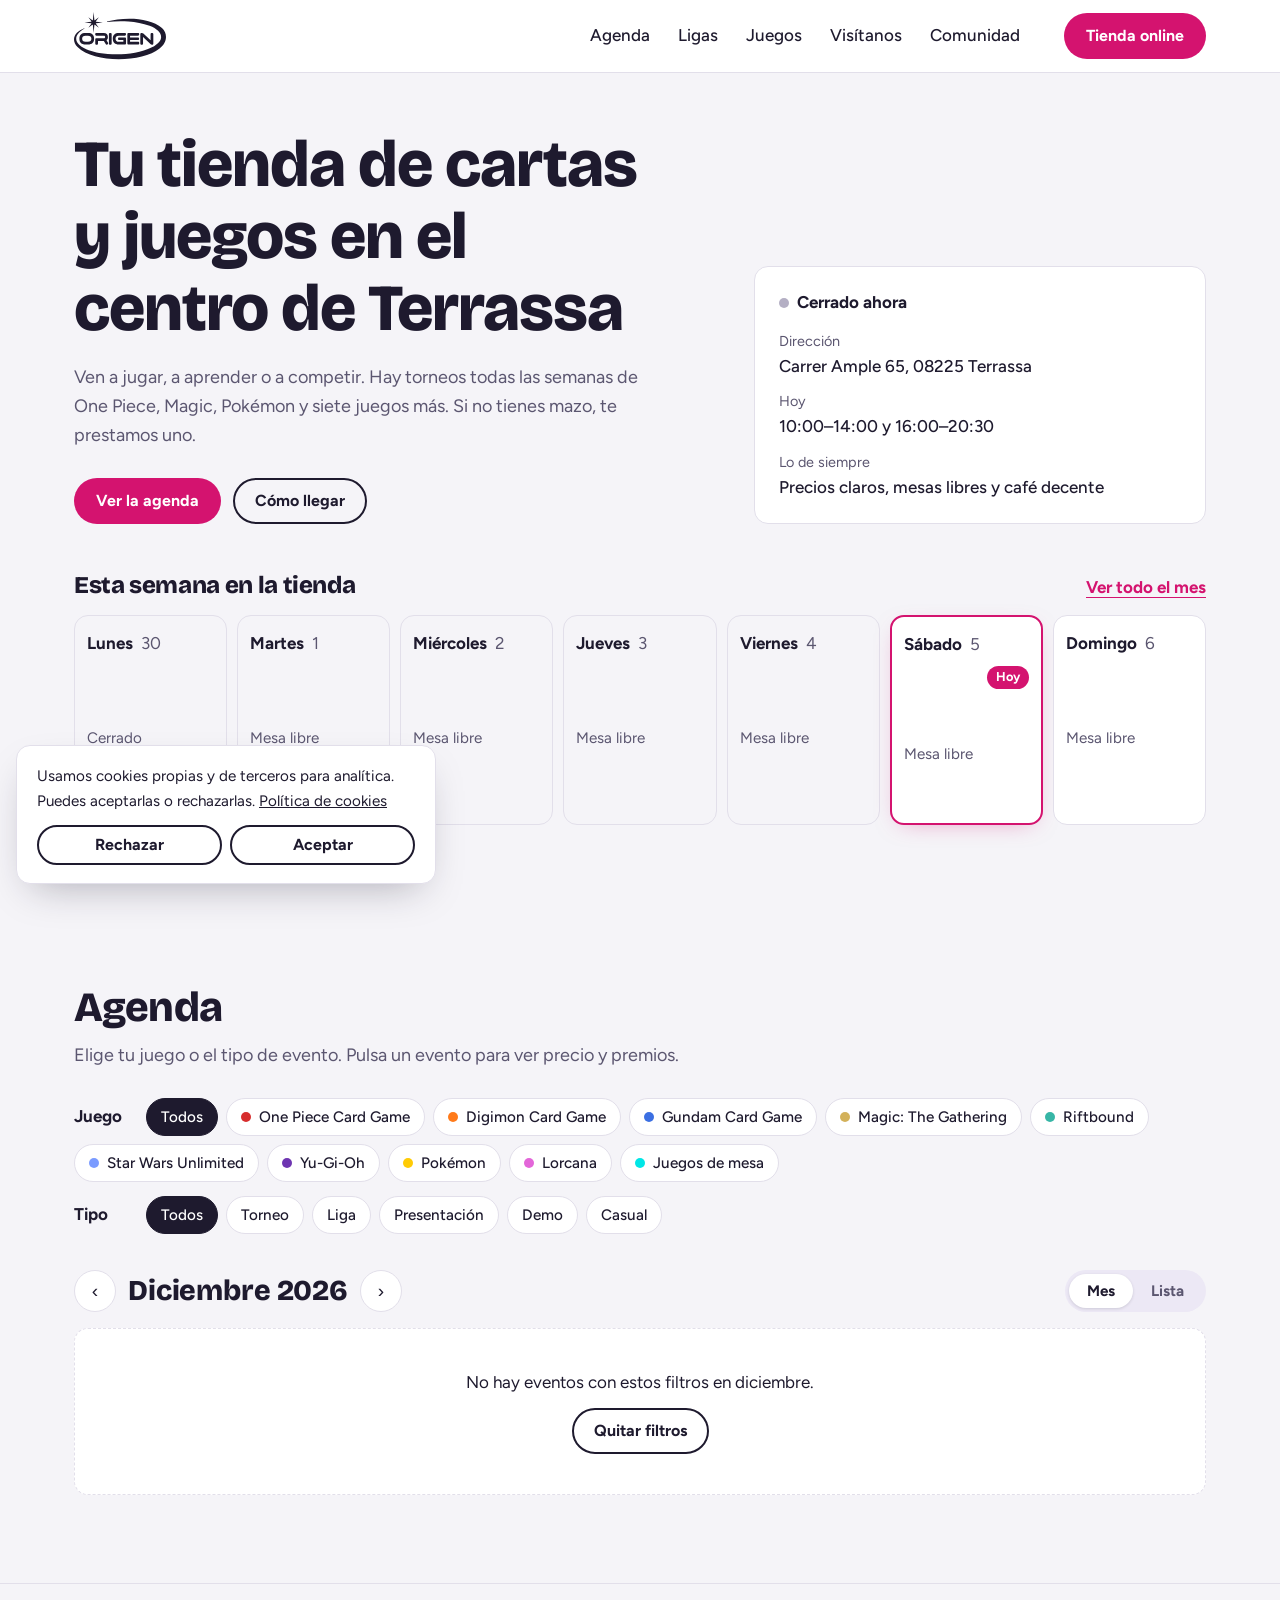
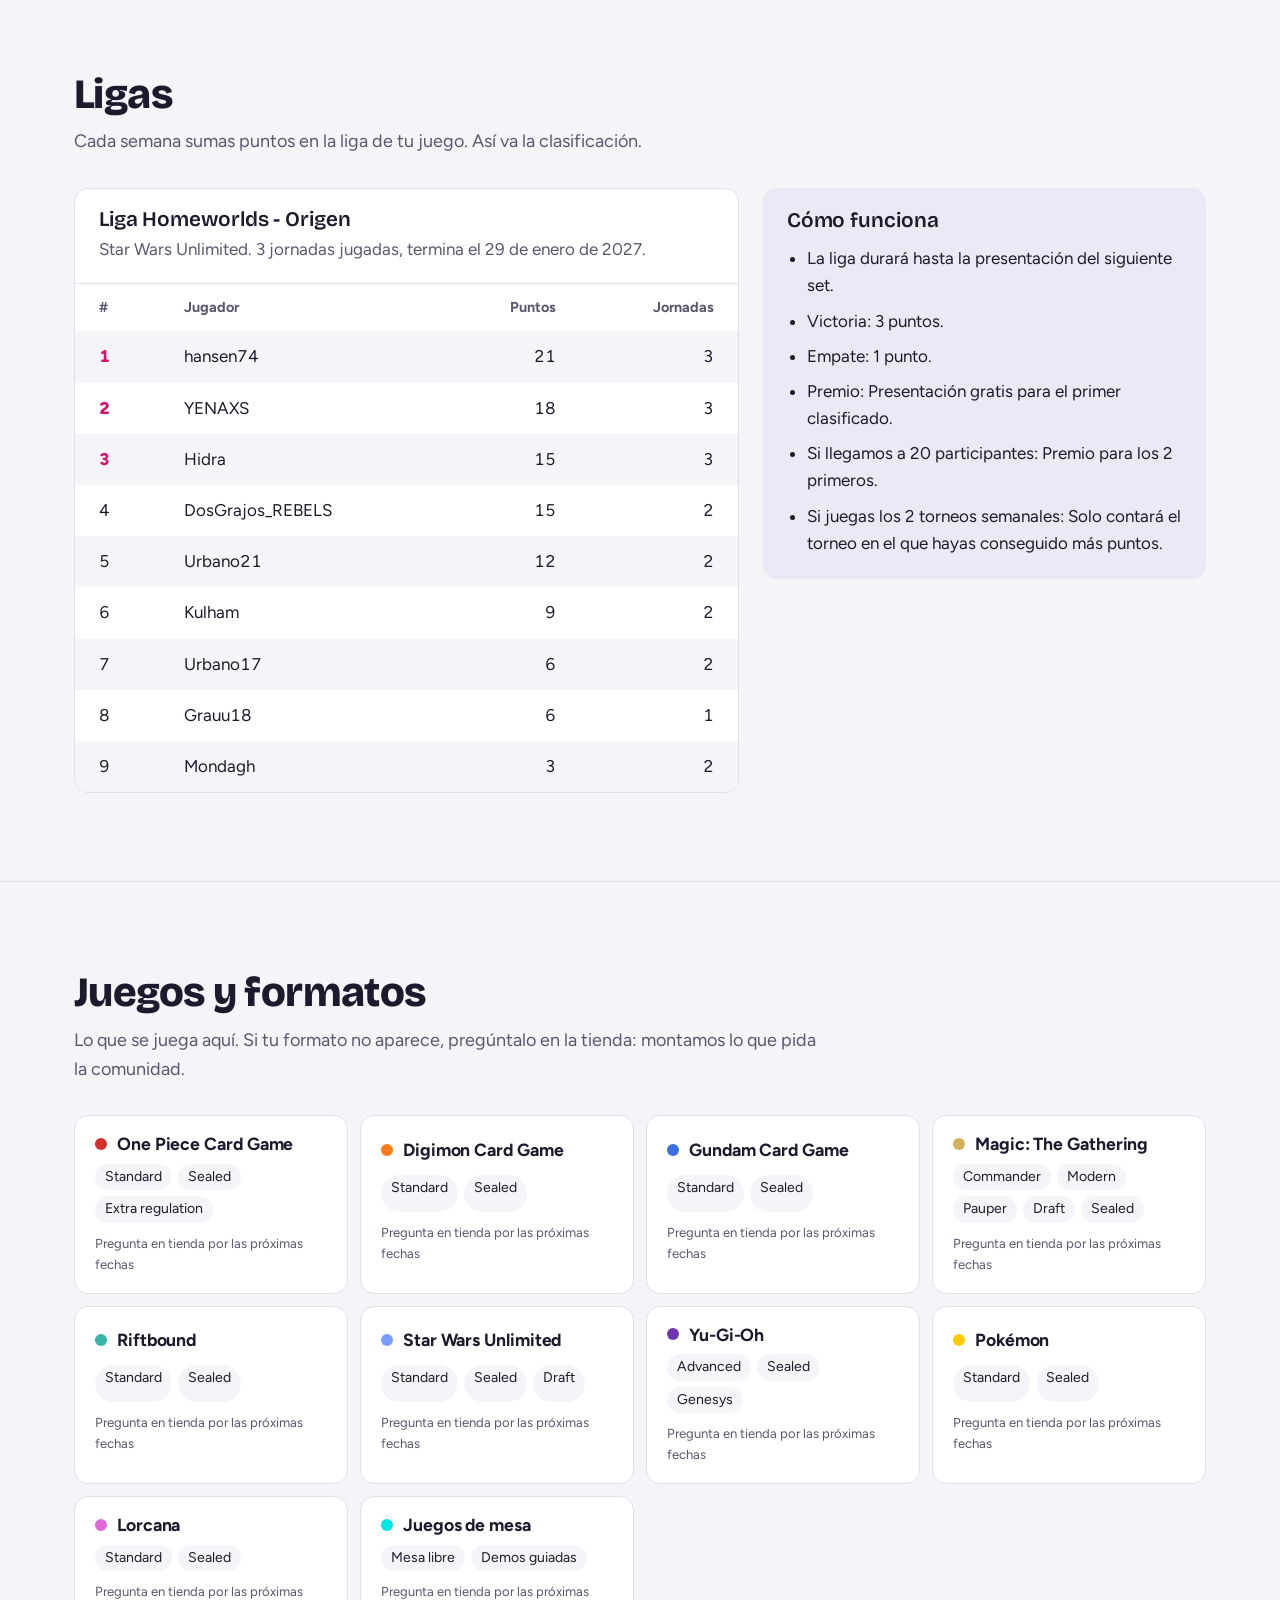
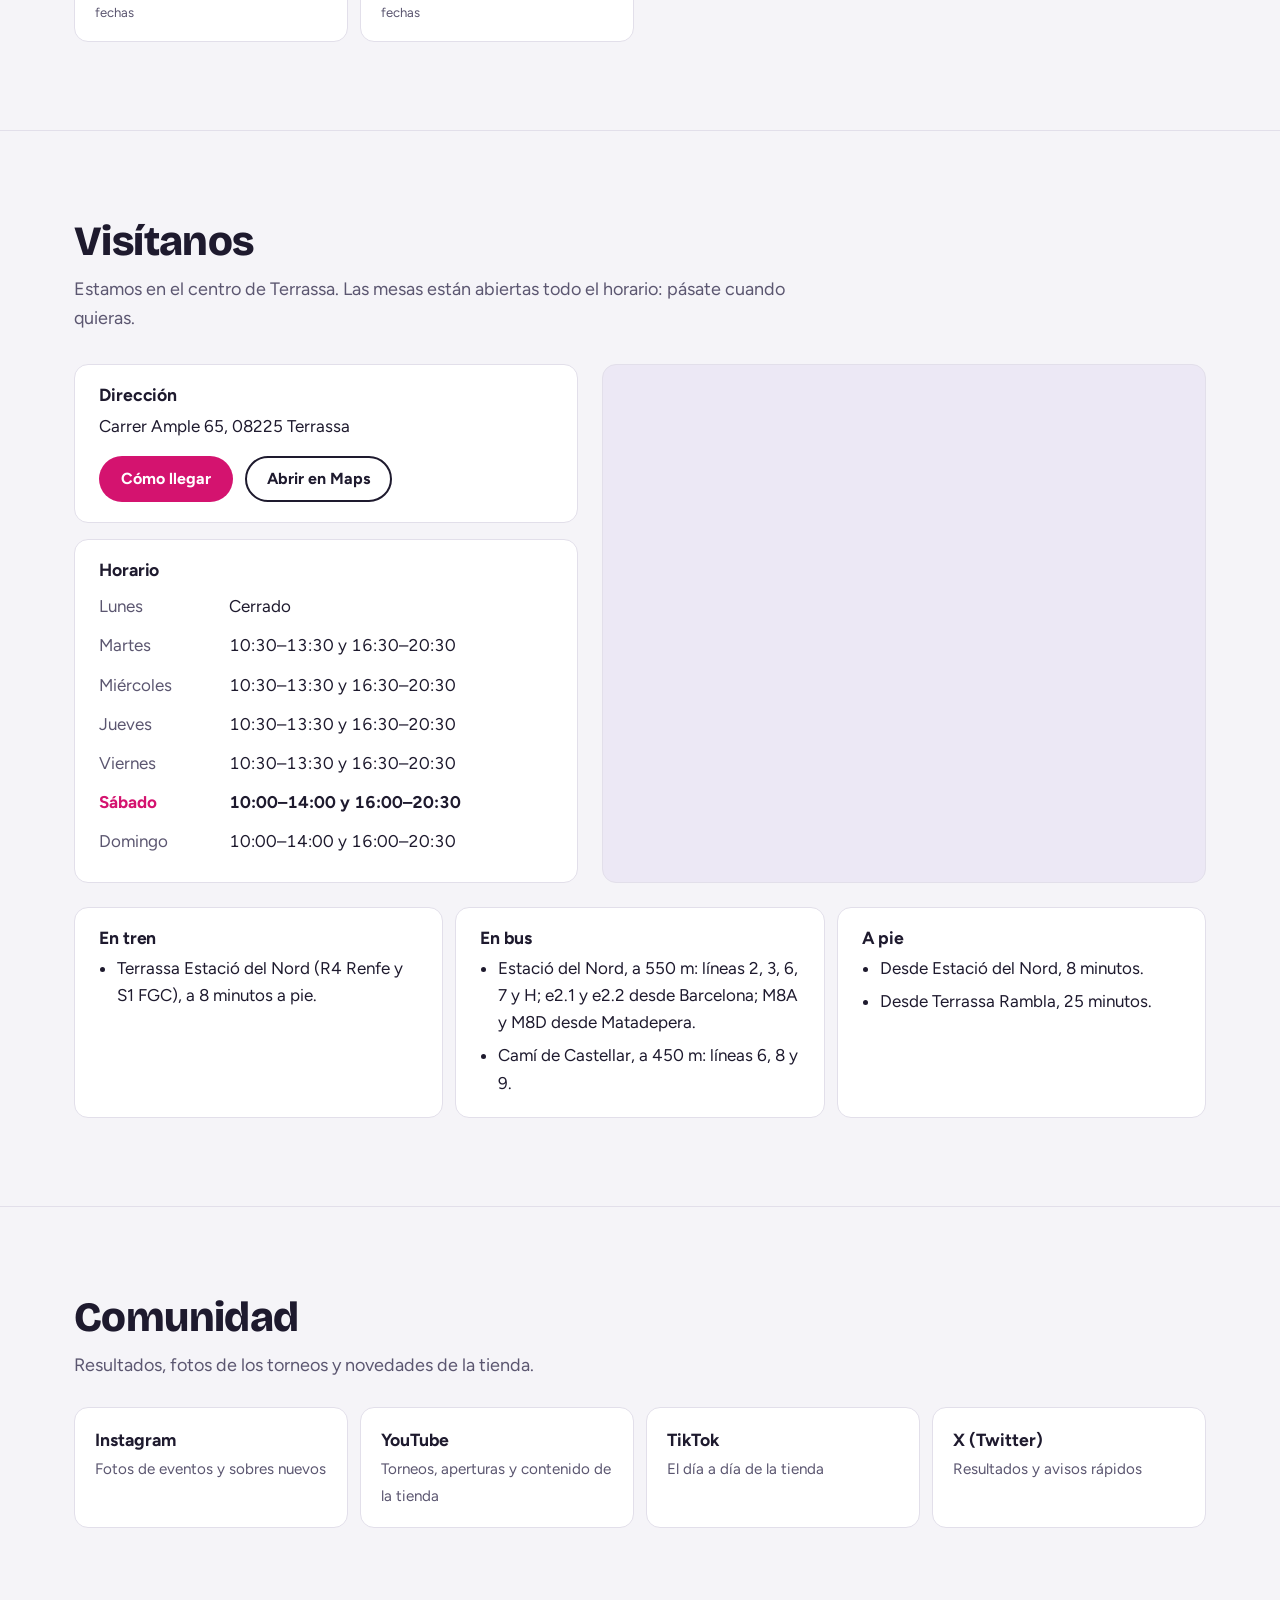
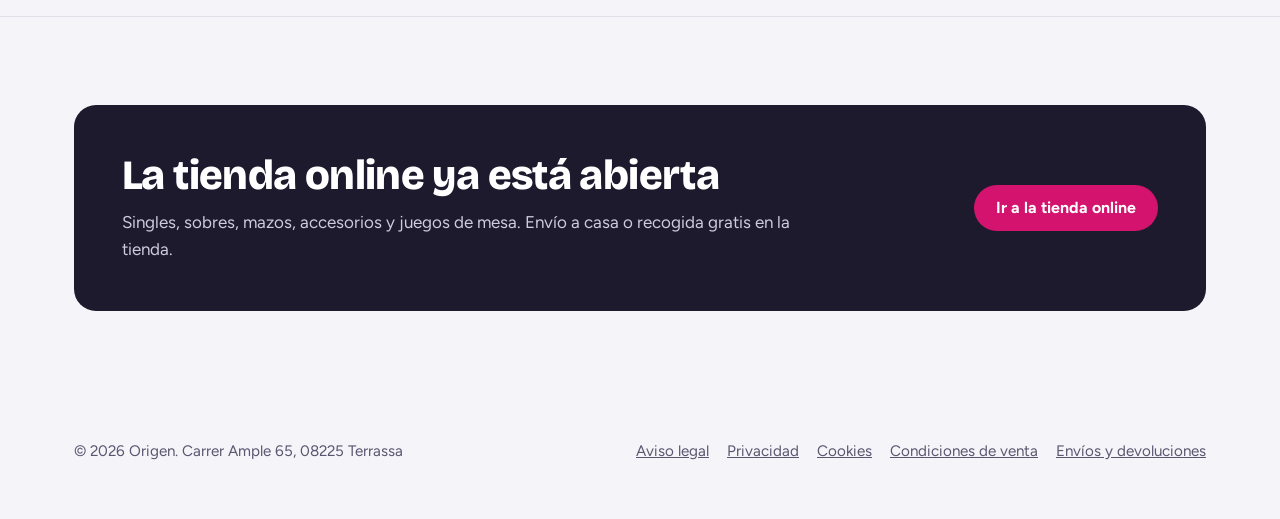
==== index.html @ c4fbcd2c "Añade index.html Co-Authored-By: Claude Opus 5.5 <noreply@anthropic.com>" ====
<!doctype html>
<html lang="es">
<head>
<meta charset="utf-8">
<meta name="viewport" content="width=device-width, initial-scale=1">
<meta name="robots" content="noindex, nofollow">
<title>Origen · Tienda de cartas, torneos y comunidad en Terrassa (mock)</title>
<link rel="preconnect" href="https://fonts.googleapis.com">
<link rel="preconnect" href="https://fonts.gstatic.com" crossorigin>
<link href="https://fonts.googleapis.com/css2?family=Figtree:wght@400;500;700&family=Bricolage+Grotesque:opsz,wght@12..96,600;12..96,800&display=swap" rel="stylesheet">
<style>
  /* Tokens: papel frío, tinta violeta oscura y el magenta de la marca, que se reserva para acciones */
  :root {
    --papel: #F5F4F8;
    --blanco: #FFFFFF;
    --tinta: #1E1A2E;
    --tinta-suave: #5B5670;
    --linea: #E2DFEA;
    --lila: #ECE8F5;
    --magenta: #D4136F;
    --magenta-osc: #A80E57;
    --menta: #0E7C66;
    --menta-claro: #D7F2E8;
    --radio-s: 8px;
    --radio-m: 14px;
    --display: "Bricolage Grotesque", system-ui, sans-serif;
    --texto: "Figtree", system-ui, sans-serif;
    --ancho: 1180px;
  }
  *, *::before, *::after { box-sizing: border-box; }
  html { scroll-behavior: smooth; scroll-padding-top: 84px; }
  @media (prefers-reduced-motion: reduce) { html { scroll-behavior: auto; } * { transition: none !important; } }
  body { margin: 0; background: var(--papel); color: var(--tinta); font-family: var(--texto); font-size: 1.0625rem; line-height: 1.6; -webkit-font-smoothing: antialiased; }
  img, svg { display: block; }
  a { color: inherit; }
  :focus-visible { outline: 3px solid var(--magenta); outline-offset: 3px; border-radius: 4px; }
  .envoltorio { max-width: var(--ancho); margin: 0 auto; padding: 0 24px; }
  h1, h2, h3 { font-family: var(--display); font-weight: 800; line-height: 1.1; letter-spacing: -0.015em; margin: 0; text-wrap: balance; }
  h2 { font-size: clamp(1.9rem, 3.4vw, 2.6rem); }
  h3 { font-size: 1.3rem; font-weight: 600; letter-spacing: -0.005em; }
  p { margin: 0; max-width: 62ch; }
  .entradilla { color: var(--tinta-suave); margin-top: 10px; font-size: 1.125rem; }

  /* Botones: misma forma en toda la web, el color dice la jerarquía */
  .boton { display: inline-flex; align-items: center; gap: 8px; min-height: 46px; padding: 0 20px; border-radius: 999px; font: 700 1rem/1 var(--texto); text-decoration: none; border: 2px solid transparent; cursor: pointer; }
  .boton-primario { background: var(--magenta); color: #fff; }
  .boton-primario:hover { background: var(--magenta-osc); }
  .boton-secundario { background: transparent; border-color: var(--tinta); color: var(--tinta); }
  .boton-secundario:hover { background: var(--tinta); color: #fff; }

  /* Cabecera */
  .cabecera { position: sticky; top: 0; z-index: 20; background: rgba(255,255,255,.94); backdrop-filter: blur(8px); border-bottom: 1px solid var(--linea); }
  .cabecera .envoltorio { display: flex; align-items: center; gap: 32px; height: 72px; }
  .logo { color: var(--tinta); width: 92px; flex: none; }
  .menu { display: flex; gap: 4px; margin-left: auto; list-style: none; padding: 0; }
  .menu a { display: block; padding: 8px 12px; border-radius: var(--radio-s); text-decoration: none; font-weight: 500; }
  .menu a:hover { background: var(--lila); }
  .abrir-menu { display: none; margin-left: auto; background: none; border: 2px solid var(--tinta); border-radius: 999px; padding: 8px 16px; font: 700 .95rem var(--texto); color: var(--tinta); }
  @media (max-width: 900px) {
    .menu { display: none; position: absolute; top: 72px; left: 0; right: 0; flex-direction: column; background: #fff; border-bottom: 1px solid var(--linea); padding: 8px 16px 16px; }
    .menu.abierto { display: flex; }
    .menu a { padding: 12px; font-size: 1.1rem; }
    .abrir-menu { display: block; }
    .cabecera .boton { display: none; }
  }

  /* Portada: lo importante es qué se juega esta semana */
  .portada { padding: 56px 0 72px; }
  .portada-cabeza { display: grid; grid-template-columns: 1.4fr 1fr; gap: 48px; align-items: end; }
  .portada h1 { font-size: clamp(2.4rem, 5.2vw, 4.1rem); max-width: 15ch; }
  .portada .entradilla { margin-top: 18px; max-width: 48ch; }
  .portada-acciones { display: flex; flex-wrap: wrap; gap: 12px; margin-top: 28px; }
  .tarjeta-tienda { background: var(--blanco); border: 1px solid var(--linea); border-radius: var(--radio-m); padding: 22px 24px; }
  .estado { display: inline-flex; align-items: center; gap: 8px; font-weight: 700; }
  .estado::before { content: ""; width: 10px; height: 10px; border-radius: 50%; background: var(--menta); }
  .estado.cerrado::before { background: #B4AFC4; }
  .tarjeta-tienda dl { margin: 14px 0 0; display: grid; gap: 10px; }
  .tarjeta-tienda dt { font-size: .9rem; color: var(--tinta-suave); }
  .tarjeta-tienda dd { margin: 0; font-weight: 500; }
  @media (max-width: 900px) { .portada-cabeza { grid-template-columns: 1fr; gap: 28px; } }

  .semana { margin-top: 48px; }
  .semana-titulo { display: flex; align-items: baseline; justify-content: space-between; gap: 16px; margin-bottom: 14px; }
  .semana-titulo h2 { font-size: 1.5rem; }
  .semana-titulo a { font-weight: 700; color: var(--magenta); text-underline-offset: 4px; }
  .semana-rejilla { display: grid; grid-template-columns: repeat(7, minmax(0, 1fr)); gap: 10px; }
  .dia { background: var(--blanco); border: 1px solid var(--linea); border-radius: var(--radio-m); padding: 14px 12px 12px; min-height: 210px; display: flex; flex-direction: column; gap: 8px; }
  .dia-cabeza { display: flex; align-items: baseline; gap: 8px; }
  .dia-nombre { font-weight: 700; }
  .dia-numero { color: var(--tinta-suave); }
  .dia.hoy { border: 2px solid var(--magenta); box-shadow: 0 6px 24px -12px rgba(212,19,111,.5); }
  .dia-cabeza { flex-wrap: wrap; }
  .marca-hoy { margin-left: auto; font-size: .8rem; font-weight: 700; color: #fff; background: var(--magenta); border-radius: 999px; padding: 1px 9px; }
  .dia.pasado { background: transparent; }
  .dia.pasado .ticket { opacity: .55; }
  .dia-vacio { color: var(--tinta-suave); font-size: .95rem; margin-top: auto; margin-bottom: auto; }
  @media (max-width: 1000px) {
    .semana-rejilla { grid-auto-flow: column; grid-template-columns: none; grid-auto-columns: minmax(220px, 72%); overflow-x: auto; scroll-snap-type: x mandatory; padding-bottom: 8px; }
    .dia { scroll-snap-align: start; }
  }

  /* Ticket de evento: la franja de color es el juego, y se repite igual en todas partes */
  .ticket { display: block; width: 100%; text-align: left; background: var(--papel); border: 0; border-left: 4px solid var(--juego, var(--tinta)); border-radius: 6px; padding: 8px 10px; font: inherit; color: inherit; cursor: pointer; }
  .ticket:hover { background: var(--lila); }
  .ticket-hora { font-size: .85rem; color: var(--tinta-suave); font-variant-numeric: tabular-nums; }
  .ticket-titulo { display: block; font-weight: 700; font-size: .95rem; line-height: 1.3; }
  .ticket-juego { font-size: .82rem; color: var(--tinta-suave); }

  section.bloque { padding: 88px 0; }
  section.bloque + section.bloque { border-top: 1px solid var(--linea); }

  /* Agenda */
  .filtros { margin-top: 28px; display: grid; gap: 14px; }
  .filtro { display: flex; flex-wrap: wrap; align-items: center; gap: 8px; }
  .filtro-nombre { font-weight: 700; width: 64px; }
  .chip { display: inline-flex; align-items: center; gap: 8px; min-height: 38px; padding: 0 14px; border-radius: 999px; border: 1px solid var(--linea); background: var(--blanco); font: 500 .95rem var(--texto); color: var(--tinta); cursor: pointer; }
  .chip:hover { border-color: var(--tinta-suave); }
  .chip[aria-pressed="true"] { background: var(--tinta); border-color: var(--tinta); color: #fff; }
  .punto { width: 10px; height: 10px; border-radius: 50%; background: var(--juego); flex: none; }
  .chip[aria-pressed="true"] .punto { box-shadow: 0 0 0 2px #fff; }
  @media (max-width: 700px) { .filtro { flex-wrap: nowrap; overflow-x: auto; padding-bottom: 4px; } .filtro-nombre { width: auto; flex: none; } .chip { flex: none; } }

  .calendario-barra { display: flex; flex-wrap: wrap; align-items: center; gap: 12px; margin: 36px 0 16px; }
  .calendario-barra h3 { font-family: var(--display); font-size: 1.8rem; font-weight: 800; min-width: 9ch; }
  .flecha { width: 42px; height: 42px; border-radius: 50%; border: 1px solid var(--linea); background: var(--blanco); font-size: 1.2rem; cursor: pointer; color: var(--tinta); }
  .vista { margin-left: auto; display: inline-flex; background: var(--lila); padding: 4px; border-radius: 999px; }
  .vista button { border: 0; background: none; padding: 8px 18px; border-radius: 999px; font: 700 .95rem var(--texto); color: var(--tinta-suave); cursor: pointer; }
  .vista button[aria-pressed="true"] { background: var(--blanco); color: var(--tinta); box-shadow: 0 1px 3px rgba(30,26,46,.15); }

  .mes { background: var(--blanco); border: 1px solid var(--linea); border-radius: var(--radio-m); overflow: hidden; }
  .mes-cabeza, .mes-cuerpo { display: grid; grid-template-columns: repeat(7, minmax(0, 1fr)); }
  .mes-cabeza div { padding: 12px; font-weight: 700; font-size: .9rem; color: var(--tinta-suave); border-bottom: 1px solid var(--linea); }
  .celda { min-height: 128px; padding: 8px; border-right: 1px solid var(--linea); border-bottom: 1px solid var(--linea); display: flex; flex-direction: column; gap: 6px; }
  .celda:nth-child(7n) { border-right: 0; }
  .celda.fuera { background: var(--papel); }
  .celda-num { font-size: .9rem; font-weight: 700; color: var(--tinta-suave); }
  .celda.hoy .celda-num { color: #fff; background: var(--magenta); border-radius: 999px; width: 28px; height: 28px; display: grid; place-items: center; }
  .celda .ticket { padding: 6px 8px; }
  .celda .ticket-titulo { font-size: .85rem; font-weight: 500; }

  .lista { display: grid; gap: 28px; }
  .lista-dia h4 { margin: 0 0 10px; font-size: 1.05rem; }
  .lista-dia .ticket { display: grid; grid-template-columns: 64px 1fr auto; gap: 4px 16px; align-items: center; padding: 14px 16px; background: var(--blanco); border: 1px solid var(--linea); border-left: 4px solid var(--juego); margin-bottom: 8px; }
  .lista-dia .precio { grid-column: 3; grid-row: 1; }
  .lista-dia .ticket-juego { grid-column: 2; }
  .lista-dia .ticket-hora { font-size: 1rem; font-weight: 700; color: var(--tinta); }
  .lista-dia .ticket-titulo { font-size: 1.02rem; }
  .precio { font-weight: 700; white-space: nowrap; }
  @media (max-width: 520px) { .lista-dia .ticket { grid-template-columns: 52px 1fr; } .lista-dia .precio { grid-column: 2; grid-row: 3; } }
  .vacio { padding: 40px 24px; text-align: center; background: var(--blanco); border: 1px dashed var(--linea); border-radius: var(--radio-m); }
  .vacio button { margin-top: 12px; }

  /* Detalle de evento */
  dialog { border: 0; border-radius: var(--radio-m); padding: 0; width: min(480px, calc(100% - 32px)); color: var(--tinta); box-shadow: 0 24px 64px -16px rgba(30,26,46,.45); }
  dialog::backdrop { background: rgba(30,26,46,.45); }
  .detalle { border-top: 8px solid var(--juego); padding: 26px 28px 28px; }
  .detalle h3 { font-family: var(--display); font-size: 1.6rem; font-weight: 800; margin-top: 6px; }
  .detalle dl { display: grid; grid-template-columns: auto 1fr; gap: 8px 18px; margin: 20px 0 24px; }
  .detalle dt { color: var(--tinta-suave); }
  .detalle dd { margin: 0; font-weight: 500; }
  .detalle .acciones { display: flex; gap: 10px; flex-wrap: wrap; }

  /* Ligas */
  .liga { margin-top: 32px; display: grid; grid-template-columns: 1.5fr 1fr; gap: 24px; align-items: start; }
  .tabla-liga { background: var(--blanco); border: 1px solid var(--linea); border-radius: var(--radio-m); overflow: hidden; }
  .tabla-liga header { padding: 20px 24px; border-bottom: 1px solid var(--linea); }
  .tabla-liga header p { color: var(--tinta-suave); margin-top: 4px; }
  table { width: 100%; border-collapse: collapse; font-variant-numeric: tabular-nums; }
  th, td { padding: 12px 24px; text-align: left; }
  th { font-size: .9rem; color: var(--tinta-suave); font-weight: 700; }
  td.num, th.num { text-align: right; }
  tbody tr:nth-child(odd) { background: var(--papel); }
  tbody tr:nth-child(-n+3) td:first-child { font-weight: 800; color: var(--magenta); }
  .reglas { background: var(--lila); border-radius: var(--radio-m); padding: 22px 24px; }
  .reglas ul { margin: 12px 0 0; padding-left: 20px; display: grid; gap: 8px; }
  @media (max-width: 900px) { .liga { grid-template-columns: 1fr; } th, td { padding: 12px 16px; } }

  /* Juegos */
  .juegos { margin-top: 32px; display: grid; grid-template-columns: repeat(auto-fill, minmax(260px, 1fr)); gap: 12px; }
  .juego { background: var(--blanco); border: 1px solid var(--linea); border-radius: var(--radio-m); padding: 18px 20px; display: grid; gap: 10px; }
  .juego h3 { display: flex; align-items: center; gap: 10px; font-family: var(--texto); font-size: 1.1rem; font-weight: 700; }
  .juego .punto { width: 12px; height: 12px; }
  .formatos { display: flex; flex-wrap: wrap; gap: 6px; list-style: none; padding: 0; margin: 0; }
  .formatos li { font-size: .88rem; padding: 2px 10px; border-radius: 999px; background: var(--papel); }
  .juego a { font-size: .92rem; font-weight: 700; color: var(--magenta); text-underline-offset: 3px; }
  .nota { margin-top: 20px; color: var(--tinta-suave); }

  /* Visítanos */
  .visita { margin-top: 32px; display: grid; grid-template-columns: 1fr 1.2fr; gap: 24px; }
  .visita-datos { display: grid; gap: 16px; align-content: start; }
  .caja { background: var(--blanco); border: 1px solid var(--linea); border-radius: var(--radio-m); padding: 20px 24px; }
  .caja h3 { font-size: 1.1rem; font-family: var(--texto); font-weight: 700; margin-bottom: 8px; }
  .horario td { padding: 6px 0; vertical-align: top; }
  .horario td:first-child { padding-right: 20px; color: var(--tinta-suave); white-space: nowrap; }
  .horario tr.hoy td { color: var(--tinta); font-weight: 700; }
  .horario tbody tr:nth-child(odd) { background: none; }
  .horario tbody tr:nth-child(-n+3) td:first-child { color: var(--tinta-suave); font-weight: 400; }
  .horario tbody tr.hoy td:first-child { color: var(--magenta); font-weight: 700; }
  .mapa { display: grid; place-items: stretch; border-radius: var(--radio-m); overflow: hidden; border: 1px solid var(--linea); min-height: 380px; background: var(--lila); }
  .mapa iframe { width: 100%; height: 100%; min-height: 380px; border: 0; }
  .transporte { margin-top: 24px; display: grid; grid-template-columns: repeat(3, 1fr); gap: 12px; }
  .transporte ul { margin: 0; padding-left: 18px; display: grid; gap: 6px; }
  @media (max-width: 900px) { .visita, .transporte { grid-template-columns: 1fr; } }

  /* Comunidad */
  .redes { margin-top: 28px; display: grid; grid-template-columns: repeat(4, 1fr); gap: 12px; }
  .red { display: block; background: var(--blanco); border: 1px solid var(--linea); border-radius: var(--radio-m); padding: 18px 20px; text-decoration: none; }
  .red:hover { border-color: var(--tinta); }
  .red strong { display: block; font-size: 1.1rem; }
  .red span { color: var(--tinta-suave); font-size: .95rem; }
  @media (max-width: 900px) { .redes { grid-template-columns: 1fr 1fr; } }
  @media (max-width: 520px) { .redes { grid-template-columns: 1fr; } }

  /* Tienda online */
  .tienda { background: var(--tinta); color: #fff; border-radius: 22px; padding: 48px; display: grid; grid-template-columns: 1fr auto; gap: 24px; align-items: center; }
  .tienda p { color: #CFCBDD; margin-top: 10px; }
  @media (max-width: 700px) { .tienda { grid-template-columns: 1fr; padding: 32px 24px; } }

  footer { padding: 40px 0 56px; color: var(--tinta-suave); font-size: .95rem; }
  footer .envoltorio { display: flex; flex-wrap: wrap; gap: 12px 28px; justify-content: space-between; }
  footer nav { display: flex; flex-wrap: wrap; gap: 6px 18px; }

  /* Cookies: no tapa contenido, y aceptar y rechazar pesan lo mismo */
  .cookies { position: fixed; left: 16px; bottom: 16px; z-index: 30; max-width: 420px; background: var(--blanco); border: 1px solid var(--linea); border-radius: var(--radio-m); padding: 18px 20px; box-shadow: 0 16px 40px -16px rgba(30,26,46,.35); font-size: .95rem; }
  .cookies .acciones { display: flex; gap: 8px; margin-top: 12px; }
  .cookies .boton { min-height: 40px; flex: 1; justify-content: center; }
  @media (max-width: 520px) { .cookies { left: 8px; right: 8px; max-width: none; } }
</style>
</head>
<body>

<header class="cabecera">
  <div class="envoltorio">
    <a href="#top" class="logo" aria-label="Origen, inicio"><svg role="img" aria-hidden="true" width="92" id="Capa_2" data-name="Capa 2" xmlns="http://www.w3.org/2000/svg" viewBox="0 0 175.22 89.91">
  <defs>
    <style>
      .cls-1 {
        fill: currentColor;
      }
    </style>
  </defs>
  <g id="LOGO">
    <g id="LOGO-2" data-name="LOGO">
      <g id="blanc">
        <path id="ESTRELLA" class="cls-1" d="M37.36,0l1.43,15.21c.04.46.59.69.95.39l7.63-5.61-5.61,7.63c-.3.36-.07.9.39.95l12.71,1.43-12.71,1.43c-.46.04-.69.59-.39.95l5.61,7.63-7.63-5.61c-.36-.3-.9-.07-.95.39l-1.43,15.21-1.43-15.21c-.04-.46-.59-.69-.95-.39l-7.63,5.61,5.61-7.63c.3-.36.07-.9-.39-.95l-12.71-1.43,12.71-1.43c.46-.04.69-.59.39-.95l-5.61-7.63,7.63,5.61c.36.3.9.07.95-.39l1.43-15.21Z"/>
        <path class="cls-1" d="M62.68,18.09c29.3-8.13,81.05-9.38,104.87,12.59,12.73,12.47,8.5,28.77-4.57,38.75-34.12,27.15-124.37,28.37-156.26-2.66-14.26-15.3-3.87-29.87,12.97-36.05,0,0,.48.88.48.88-4.44,2.49-8.7,5.43-11.98,9.34-6.24,7.3-4.89,15.71,2.19,21.85,10.39,8.93,24.28,12.49,37.47,15.08,31.88,5.4,71.18,3.37,100.59-10.73,26.61-13.63,21.08-30.93-4.46-40.81-12.75-4.96-26.45-7.23-40.06-8.28-13.67-1.03-27.47-.7-41.09,1.03l-.13-.99h0Z"/>
        <g>
          <path class="cls-1" d="M26.84,40.05c7.39,0,11.48,3.77,11.48,10.92s-4.09,10.92-11.48,10.92h-5.08c-7.39,0-11.48-3.77-11.48-10.92s4.09-10.92,11.48-10.92h5.08ZM21.97,45.1c-4.4,0-6.49,2.09-6.49,5.86s2.09,5.86,6.49,5.86h4.65c4.4,0,6.49-2.09,6.49-5.86s-2.09-5.86-6.49-5.86h-4.65Z"/>
          <path class="cls-1" d="M56.65,40.05c5.12,0,7.92,2.62,7.92,7.55,0,2.78-.9,4.8-2.59,6.05l2.78,4.8c.22.44.37.87.37,1.28,0,1.18-1.22,2.5-2.74,2.5-.87,0-1.59-.44-2.06-1.28l-3.4-5.83h-11.23v4.71c0,1.53-.9,2.34-2.62,2.34s-2.59-.81-2.59-2.34v-7.24c0-1.68.78-2.56,2.31-2.56h13.85c1.84,0,2.71-.84,2.71-2.43s-.87-2.5-2.71-2.5h-13.97c-1.53,0-2.31-.84-2.31-2.53s.78-2.53,2.31-2.53h13.97Z"/>
          <path class="cls-1" d="M71.71,59.82c0,1.53-.9,2.34-2.62,2.34s-2.59-.81-2.59-2.34v-17.71c0-1.53.87-2.34,2.62-2.34s2.59.81,2.59,2.34v17.71Z"/>
          <path class="cls-1" d="M96.73,40.05c1.53,0,2.31.84,2.31,2.53s-.78,2.53-2.31,2.53h-11.13c-4.4,0-6.49,2.06-6.49,5.86s2.09,5.86,6.49,5.86h8.45v-3.56h-7.98c-1.47,0-2.21-.81-2.21-2.43s.75-2.43,2.21-2.43h10.85c1.47,0,2.21.84,2.21,2.43v8.67c0,1.37-.84,2.37-2.31,2.37h-11.45c-7.39,0-11.48-3.77-11.48-10.92s4.09-10.92,11.48-10.92h11.35Z"/>
          <path class="cls-1" d="M121.92,40.05c1.53,0,2.31.84,2.31,2.53s-.78,2.53-2.31,2.53h-15.16v3.27h15c1.47,0,2.21.84,2.21,2.46s-.75,2.43-2.21,2.43h-15v3.56h15.22c1.53,0,2.31.84,2.31,2.53s-.78,2.53-2.31,2.53h-18.06c-1.53,0-2.31-.84-2.31-2.53v-16.78c0-1.68.78-2.53,2.31-2.53h18Z"/>
          <path class="cls-1" d="M145.87,53.9v-11.79c0-1.53.9-2.34,2.59-2.34s2.62.81,2.62,2.34v17.71c0,1.62-.87,2.34-2.62,2.34-1,0-1.68-.25-2.34-.84l-14.63-13.82v12.32c0,1.53-.9,2.34-2.62,2.34s-2.59-.81-2.59-2.34v-17.71c0-1.62.87-2.34,2.84-2.34,1.31,0,2.12.31,2.96,1.12l13.79,13.01Z"/>
        </g>
      </g>
    </g>
  </g>
</svg></a>
    <button class="abrir-menu" aria-expanded="false" aria-controls="menu">Menú</button>
    <ul class="menu" id="menu">
      <li><a href="#agenda">Agenda</a></li>
      <li><a href="#ligas">Ligas</a></li>
      <li><a href="#juegos">Juegos</a></li>
      <li><a href="#visitanos">Visítanos</a></li>
      <li><a href="#comunidad">Comunidad</a></li>
    </ul>
    <a class="boton boton-primario" href="/tienda">Tienda online</a>
  </div>
</header>

<main id="top">
  <section class="portada">
    <div class="envoltorio">
      <div class="portada-cabeza">
        <div>
          <h1>Tu tienda de cartas y juegos en el centro de Terrassa</h1>
          <p class="entradilla">Ven a jugar, a aprender o a competir. Hay torneos todas las semanas de One Piece, Magic, Pokémon y siete juegos más. Si no tienes mazo, te prestamos uno.</p>
          <div class="portada-acciones">
            <a class="boton boton-primario" href="#agenda">Ver la agenda</a>
            <a class="boton boton-secundario" href="https://www.google.com/maps/dir/?api=1&destination=Carrer%20Ample%2065%2C%2008225%20Terrassa" target="_blank" rel="noopener">Cómo llegar</a>
          </div>
        </div>
        <aside class="tarjeta-tienda" aria-label="Estado de la tienda">
          <span class="estado" id="estado">Abierto</span>
          <dl>
            <div><dt>Dirección</dt><dd>Carrer Ample 65, 08225 Terrassa</dd></div>
            <div><dt>Hoy</dt><dd id="horario-hoy">10:30–13:30 y 16:30–20:30</dd></div>
            <div><dt>Lo de siempre</dt><dd>Precios claros, mesas libres y café decente</dd></div>
          </dl>
        </aside>
      </div>

      <div class="semana" aria-labelledby="titulo-semana">
        <div class="semana-titulo">
          <h2 id="titulo-semana">Esta semana en la tienda</h2>
          <a href="#agenda">Ver todo el mes</a>
        </div>
        <div class="semana-rejilla" id="semana"></div>
      </div>
    </div>
  </section>

  <section class="bloque" id="agenda" aria-labelledby="titulo-agenda">
    <div class="envoltorio">
      <h2 id="titulo-agenda">Agenda</h2>
      <p class="entradilla">Elige tu juego o el tipo de evento. Pulsa un evento para ver precio y premios.</p>
      <div class="filtros">
        <div class="filtro" role="group" aria-label="Filtrar por juego"><span class="filtro-nombre">Juego</span><span id="filtro-juego" style="display:contents"></span></div>
        <div class="filtro" role="group" aria-label="Filtrar por tipo"><span class="filtro-nombre">Tipo</span><span id="filtro-tipo" style="display:contents"></span></div>
      </div>
      <div class="calendario-barra">
        <button class="flecha" id="mes-ant" aria-label="Mes anterior">‹</button>
        <h3 id="mes-nombre" aria-live="polite">Noviembre 2026</h3>
        <button class="flecha" id="mes-sig" aria-label="Mes siguiente">›</button>
        <div class="vista" role="group" aria-label="Vista">
          <button id="ver-mes" aria-pressed="true">Mes</button>
          <button id="ver-lista" aria-pressed="false">Lista</button>
        </div>
      </div>
      <div id="calendario"></div>
    </div>
  </section>

  <section class="bloque" id="ligas" aria-labelledby="titulo-ligas">
    <div class="envoltorio">
      <h2 id="titulo-ligas">Ligas</h2>
      <p class="entradilla">Cada semana sumas puntos en la liga de tu juego. Así va la clasificación.</p>
      <div id="ligas-lista"></div>
    </div>
  </section>

  <section class="bloque" id="juegos" aria-labelledby="titulo-juegos">
    <div class="envoltorio">
      <h2 id="titulo-juegos">Juegos y formatos</h2>
      <p class="entradilla">Lo que se juega aquí. Si tu formato no aparece, pregúntalo en la tienda: montamos lo que pida la comunidad.</p>
      <div class="juegos" id="juegos-lista"></div>
    </div>
  </section>

  <section class="bloque" id="visitanos" aria-labelledby="titulo-visita">
    <div class="envoltorio">
      <h2 id="titulo-visita">Visítanos</h2>
      <p class="entradilla">Estamos en el centro de Terrassa. Las mesas están abiertas todo el horario: pásate cuando quieras.</p>
      <div class="visita">
        <div class="visita-datos">
          <div class="caja">
            <h3>Dirección</h3>
            <p>Carrer Ample 65, 08225 Terrassa</p>
            <div class="portada-acciones" style="margin-top:16px">
              <a class="boton boton-primario" href="https://www.google.com/maps/dir/?api=1&destination=Carrer%20Ample%2065%2C%2008225%20Terrassa" target="_blank" rel="noopener">Cómo llegar</a>
              <a class="boton boton-secundario" href="https://www.google.com/maps/search/?api=1&query=Carrer%20Ample%2065%2C%2008225%20Terrassa" target="_blank" rel="noopener">Abrir en Maps</a>
            </div>
          </div>
          <div class="caja">
            <h3>Horario</h3>
            <table class="horario"><tbody id="horario"></tbody></table>
          </div>
        </div>
        <div class="mapa"><iframe title="Mapa de Origen en Carrer Ample 65, Terrassa" loading="lazy" src="https://www.google.com/maps?q=Carrer+Ample+65,+08225+Terrassa&output=embed"></iframe></div>
      </div>
      <div class="transporte">
        <div class="caja"><h3>En tren</h3><ul><li>Terrassa Estació del Nord (R4 Renfe y S1 FGC), a 8 minutos a pie.</li></ul></div>
        <div class="caja"><h3>En bus</h3><ul><li>Estació del Nord, a 550 m: líneas 2, 3, 6, 7 y H; e2.1 y e2.2 desde Barcelona; M8A y M8D desde Matadepera.</li><li>Camí de Castellar, a 450 m: líneas 6, 8 y 9.</li></ul></div>
        <div class="caja"><h3>A pie</h3><ul><li>Desde Estació del Nord, 8 minutos.</li><li>Desde Terrassa Rambla, 25 minutos.</li></ul></div>
      </div>
    </div>
  </section>

  <section class="bloque" id="comunidad" aria-labelledby="titulo-comunidad">
    <div class="envoltorio">
      <h2 id="titulo-comunidad">Comunidad</h2>
      <p class="entradilla">Resultados, fotos de los torneos y novedades de la tienda.</p>
      <div class="redes">
        <a class="red" href="#"><strong>Instagram</strong><span>Fotos de eventos y sobres nuevos</span></a>
        <a class="red" href="#"><strong>YouTube</strong><span>Torneos, aperturas y contenido de la tienda</span></a>
        <a class="red" href="#"><strong>TikTok</strong><span>El día a día de la tienda</span></a>
        <a class="red" href="#"><strong>X (Twitter)</strong><span>Resultados y avisos rápidos</span></a>
      </div>
    </div>
  </section>

  <section class="bloque" aria-labelledby="titulo-tienda">
    <div class="envoltorio">
      <div class="tienda">
        <div>
          <h2 id="titulo-tienda">La tienda online ya está abierta</h2>
          <p>Singles, sobres, mazos, accesorios y juegos de mesa. Envío a casa o recogida gratis en la tienda.</p>
        </div>
        <a class="boton boton-primario" href="/tienda">Ir a la tienda online</a>
      </div>
    </div>
  </section>
</main>

<footer>
  <div class="envoltorio">
    <span>© 2026 Origen. Carrer Ample 65, 08225 Terrassa</span>
    <nav aria-label="Legal"><a href="#">Aviso legal</a><a href="#">Privacidad</a><a href="#">Cookies</a><a href="#">Condiciones de venta</a><a href="#">Envíos y devoluciones</a></nav>
  </div>
</footer>

<div class="cookies" id="cookies" role="region" aria-label="Cookies" hidden>
  <p>Usamos cookies propias y de terceros para analítica. Puedes aceptarlas o rechazarlas. <a href="#">Política de cookies</a></p>
  <div class="acciones">
    <button class="boton boton-secundario" data-cookies="rechazadas">Rechazar</button>
    <button class="boton boton-secundario" data-cookies="aceptadas">Aceptar</button>
  </div>
</div>

<dialog id="detalle" aria-labelledby="detalle-titulo"><div class="detalle" id="detalle-contenido"></div></dialog>

<script>
const DATOS = [{"events": [{"id": "77522270-a488-4bd5-a719-eb612a07a43b", "date": "2026-09-26", "time": "09:30", "title": "Vilemaw's Cup - Especial Inauguración Origen", "game": "rift", "type": "tournament", "price": 25, "meta": "Vilemaw's Cup 4"}, {"id": "e0e8cc4d-58d3-4212-980e-c6659b16e401", "date": "2026-09-26", "time": "17:15", "title": "Set Championship Attack of the Vine", "game": "lorc", "type": "tournament", "price": 7, "meta": "Sobre por participar + promos y tapete de premio"}, {"id": "9c52fb00-0337-4856-a978-5e20533c846e", "date": "2026-10-03", "time": "10:00", "title": "Torneo semanal Riftbound", "game": "rift", "type": "tournament", "price": 6, "meta": "Picking"}, {"id": "e1f43b52-47d3-43fd-8300-242c65908995", "date": "2026-10-03", "time": "10:30", "title": "Torneo semanal Digimon", "game": "digi", "type": "tournament", "price": 6, "meta": "Picking EX13"}, {"id": "1940afd1-fc4d-43fb-90fc-fe81de930ee1", "date": "2026-10-04", "time": "16:00", "title": "Presentación Mundos de Origen", "game": "swu", "type": "prerelease", "price": 30, "meta": "Sobre por ronda ganada + 1 carbonite si 3-0"}, {"id": "325aa4c5-fb93-4d3f-9e1e-d25e9dba03e1", "date": "2026-10-04", "time": "10:30", "title": "Presentación Beyond the Brave ", "game": "ygo", "type": "prerelease", "price": 20, "meta": "Tapete para ganador + Sorteos"}, {"id": "852f892f-918c-4fb7-a58b-d9d545841937", "date": "2026-10-04", "time": "10:30", "title": "Torneo semanal One Piece", "game": "op", "type": "tournament", "price": 6, "meta": "Picking OP15"}, {"id": "3fbe88d7-7c19-4db1-9b13-d255caee7320", "date": "2026-10-17", "time": "16:30", "title": "Presentación Hyperia City", "game": "lorc", "type": "prerelease", "price": 40, "meta": "2 sobres por participar + sorteo tapete"}, {"id": "c0e3b39a-3297-4585-bb05-4066bf26e4c4", "date": "2026-10-17", "time": "10:00", "title": "Pre-Rift Radiance", "game": "rift", "type": "prerelease", "price": 30, "meta": "Sobre por ronda ganada (3 rondas)"}, {"id": "6fd0afcc-5124-4bb7-aa07-d72e45581ad5", "date": "2026-10-18", "time": "16:30", "title": "Pre-Rift Radiance", "game": "rift", "type": "prerelease", "price": 30, "meta": "Sobre por ronda ganada (3 rondas)"}, {"id": "b44c2176-7240-48f1-8583-0c3769e3000d", "date": "2026-11-03", "time": "18:00", "title": "Torneo 4fun Riftbound", "game": "rift", "type": "casual", "price": 6, "meta": "Sobre de radiance + Nexus a sorteo"}, {"id": "a7b4e181-148b-4411-bf16-cff631792527", "date": "2026-11-04", "time": "18:00", "title": "Torneo Offmeta One Piece", "game": "op", "type": "tournament", "price": 6, "meta": "Sobre de EB05 + Promos"}, {"id": "39f4f89a-6775-440d-8429-d46657ecf4dc", "date": "2026-11-05", "time": "17:00", "title": "Liga Pokémon", "game": "pkmn", "type": "casual", "price": 0, "meta": "Sobre de liga por venir"}, {"id": "ebab3d1b-264b-49eb-a8b2-514b5ee90f09", "date": "2026-11-05", "time": "18:00", "title": "Torneo 4fun Digimon", "game": "digi", "type": "casual", "price": 6, "meta": "Sobre de EX13 + sobres de torneo"}, {"id": "631113be-69a7-485f-b4e0-070ab2c3b9ef", "date": "2026-11-06", "time": "17:30", "title": "Torneo semanal SWU", "game": "swu", "type": "league", "price": 6, "meta": "2 sobres weekly + 1 carbonite a picking cada 4"}, {"id": "34da41af-a8ad-4656-a982-5b3a6a577ad7", "date": "2026-11-07", "time": "10:00", "title": "3a jornada liga Radiance", "game": "rift", "type": "league", "price": 9, "meta": "6€ sobre a bote // 9€ sobre + liga"}, {"id": "4cd8b791-d109-449d-8b7b-ef00d4ca5bef", "date": "2026-11-07", "time": "17:00", "title": "Torneo semanal Genesys", "game": "ygo", "type": "tournament", "price": 6, "meta": "Sobre por participar + 1 sobre cada 2 de premio"}, {"id": "8f8f1c13-fb58-499a-b177-c8d56b11dc03", "date": "2026-11-07", "time": "17:00", "title": "Torneo semanal Lorcana", "game": "lorc", "type": "tournament", "price": 6, "meta": "Sobre de Hyperia City + 1 sobre extra para el ganador"}, {"id": "b72ed745-b74b-4cb2-83d1-8019abc5e61a", "date": "2026-11-07", "time": "10:30", "title": "Torneo semanal Digimon", "game": "digi", "type": "tournament", "price": 6, "meta": "Sobre de EX13 a picking + 2 sobres de torneo"}, {"id": "570ee0c1-fca8-4421-a263-2e1ba2d5cb81", "date": "2026-11-08", "time": "10:30", "title": "Torneo semanal One Piece", "game": "op", "type": "tournament", "price": 6, "meta": "Sobre de EB05 a picking + Promos"}, {"id": "5fa15d1e-ee96-4ddd-ae70-c4959eed9645", "date": "2026-11-08", "time": "10:30", "title": "Torneo semanal Yugioh", "game": "ygo", "type": "tournament", "price": 6, "meta": "Sobre por participar + 1 sobre cada 2 de premio"}, {"id": "49649955-cc0e-4e5b-90cf-186239084c89", "date": "2026-11-12", "time": "18:00", "title": "Torneo Offmeta One Piece", "game": "op", "type": "tournament", "price": 6, "meta": "Sobre de EB05 + Promos"}, {"id": "872249d4-9e9d-47f7-a599-74cf583f0fe8", "date": "2026-11-12", "time": "18:00", "title": "Torneo 4fun Riftbound", "game": "rift", "type": "casual", "price": 6, "meta": "Sobre de radiance + Nexus a sorteo"}, {"id": "c1e8b221-a446-47ca-919e-02d46351b11c", "date": "2026-11-12", "time": "17:00", "title": "Liga Pokémon", "game": "pkmn", "type": "casual", "price": 0, "meta": "Sobre de liga por venir"}, {"id": "2cdf565d-e230-4a56-8606-f0684d617614", "date": "2026-11-13", "time": "17:30", "title": "Torneo semanal Pokémon", "game": "pkmn", "type": "tournament", "price": 6, "meta": "Sobre a picking por persona"}, {"id": "d20e7a57-9cfa-41be-bea7-84b20873750d", "date": "2026-11-13", "time": "17:30", "title": "Torneo semanal SWU", "game": "swu", "type": "league", "price": 6, "meta": "2 sobres weekly + 1 carbonite a picking cada 4"}, {"id": "0a4100c4-c4fe-4086-a0de-c3f1ecfd499e", "date": "2026-11-14", "time": "17:00", "title": "Presentación Magnificent Maestros", "game": "ygo", "type": "prerelease", "price": 7, "meta": "Sobre + Tapetes a premio y sorteo"}, {"id": "18fd9ebd-d868-40e2-b630-2af8118ee192", "date": "2026-11-14", "time": "17:00", "title": "Torneo semanal Lorcana", "game": "lorc", "type": "tournament", "price": 6, "meta": "Sobre de Hyperia City + 1 sobre extra para el ganador"}, {"id": "f85a513f-2741-4017-808b-fa5c962a2a26", "date": "2026-11-14", "time": "10:30", "title": "Torneo semanal Digimon", "game": "digi", "type": "tournament", "price": 6, "meta": "Sobre de EX13 a picking + 2 sobres de torneo"}, {"id": "fa2581ba-f94c-4643-99a6-a1155e69cd1d", "date": "2026-11-14", "time": "10:00", "title": "4a jornada liga Radiance", "game": "rift", "type": "league", "price": 9, "meta": "6€ sobre a bote // 9€ sobre + liga"}, {"id": "03a30511-29ff-43b3-8f56-55a9115f623e", "date": "2026-11-15", "time": "10:30", "title": "Torneo semanal One Piece", "game": "op", "type": "tournament", "price": 6, "meta": "Sobre de EB05 a picking + Promos"}, {"id": "9bd4e2ba-825c-4650-aba9-8b25454a3e53", "date": "2026-11-15", "time": "10:30", "title": "1ª Jornada Battle City League", "game": "ygo", "type": "league", "price": 8, "meta": "5€ a sobres de premio + 3€ al bote de liga"}, {"id": "bd429825-981f-4536-b88d-6d74464bc623", "date": "2026-11-17", "time": "18:00", "title": "Torneo 4fun Riftbound", "game": "rift", "type": "casual", "price": 6, "meta": "Sobre de radiance + Nexus a sorteo"}, {"id": "75bbbff5-7fc8-429a-806c-25757b28c7e1", "date": "2026-11-18", "time": "18:00", "title": "Torneo Offmeta One Piece", "game": "op", "type": "tournament", "price": 6, "meta": "Sobre de EB05 + Promos"}, {"id": "0b574744-eea2-4c20-bb1f-024b61f1f6c6", "date": "2026-11-19", "time": "17:00", "title": "Liga Pokémon", "game": "pkmn", "type": "casual", "price": 0, "meta": "Sobre de liga por venir"}, {"id": "468e9e1f-f8f9-49cb-82e0-657ccb92428a", "date": "2026-11-19", "time": "18:00", "title": "Torneo 4fun Digimon", "game": "digi", "type": "casual", "price": 6, "meta": "Sobre de EX13 + sobres de torneo"}, {"id": "0e081032-f740-4e7f-a854-29c21059fff8", "date": "2026-11-20", "time": "17:30", "title": "Torneo semanal Pokémon", "game": "pkmn", "type": "tournament", "price": 6, "meta": "Sobre a picking por persona"}, {"id": "1e4f8289-cab8-4deb-b73f-1cec756187b0", "date": "2026-11-20", "time": "17:30", "title": "Torneo semanal SWU", "game": "swu", "type": "league", "price": 6, "meta": "2 sobres weekly + 1 carbonite a picking cada 4"}, {"id": "d6728676-e244-481e-a181-1f008436c796", "date": "2026-11-21", "time": "10:00", "title": "Vilemaw's Cup V - Origen", "game": "rift", "type": "tournament", "price": 35, "meta": "Entradas disponibles en nuestra tienda"}], "games": [{"id": "op", "name": "One Piece Card Game", "color": "#d72d2d", "formats": ["Standard", "Sealed", "Extra regulation"]}, {"id": "digi", "name": "Digimon Card Game", "color": "#ff7a1a", "formats": ["Standard", "Sealed"]}, {"id": "gundam", "name": "Gundam Card Game", "color": "#3b6fe2", "formats": ["Standard", "Sealed"]}, {"id": "mtg", "name": "Magic: The Gathering", "color": "#d3b15a", "formats": ["Commander", "Modern", "Pauper", "Draft", "Sealed"]}, {"id": "rift", "name": "Riftbound", "color": "#37b6a6", "formats": ["Standard", "Sealed"]}, {"id": "swu", "name": "Star Wars Unlimited", "color": "#7a9bff", "formats": ["Standard", "Sealed", "Draft"]}, {"id": "ygo", "name": "Yu-Gi-Oh", "color": "#6e35b1", "formats": ["Advanced", "Sealed", "Genesys"]}, {"id": "pkmn", "name": "Pokémon", "color": "#ffcb05", "formats": ["Standard", "Sealed"]}, {"id": "lorc", "name": "Lorcana", "color": "#E366D9", "formats": ["Standard", "Sealed"]}, {"id": "board", "name": "Juegos de mesa", "color": "#00e6e6", "formats": ["Mesa libre", "Demos guiadas"]}], "types": [{"id": "tournament", "name": "Torneo", "color": "#ff1a8a"}, {"id": "league", "name": "Liga", "color": "#00e6e6"}, {"id": "prerelease", "name": "Prerelease", "color": "#85d3b5"}, {"id": "demo", "name": "Demo", "color": "#ffcf3a"}, {"id": "casual", "name": "Casual", "color": "#c8c8d4"}], "today": "2026-11-13"}, {"leagues": [{"id": "da69e54d-b92b-455d-b506-001a24782282", "title": "Liga Homeworlds - Origen ", "game": "swu", "endDate": "2027-01-29", "rules": "La liga durará hasta la presentación del siguiente set.\nVictoria: 3 puntos.\nEmpate: 1 punto.\nPremio: Presentación gratis para el primer clasificado.\nSi llegamos a 20 participantes: Premio para los 2 primeros.\nSi juegas los 2 torneos semanales: Solo contará el torneo en el que hayas conseguido más puntos.", "discardWorst": 0, "rounds": 3, "rows": [{"position": 1, "name": "hansen74", "points": 21, "played": 3}, {"position": 2, "name": "YENAXS", "points": 18, "played": 3}, {"position": 3, "name": "Hidra", "points": 15, "played": 3}, {"position": 4, "name": "DosGrajos_REBELS", "points": 15, "played": 2}, {"position": 5, "name": "Urbano21", "points": 12, "played": 2}, {"position": 6, "name": "Kulham", "points": 9, "played": 2}, {"position": 7, "name": "Urbano17", "points": 6, "played": 2}, {"position": 8, "name": "Grauu18", "points": 6, "played": 1}, {"position": 9, "name": "Mondagh", "points": 3, "played": 2}]}], "games": [{"id": "op", "name": "One Piece Card Game", "color": "#d72d2d", "formats": ["Standard", "Sealed", "Extra regulation"]}, {"id": "digi", "name": "Digimon Card Game", "color": "#ff7a1a", "formats": ["Standard", "Sealed"]}, {"id": "gundam", "name": "Gundam Card Game", "color": "#3b6fe2", "formats": ["Standard", "Sealed"]}, {"id": "mtg", "name": "Magic: The Gathering", "color": "#d3b15a", "formats": ["Commander", "Modern", "Pauper", "Draft", "Sealed"]}, {"id": "rift", "name": "Riftbound", "color": "#37b6a6", "formats": ["Standard", "Sealed"]}, {"id": "swu", "name": "Star Wars Unlimited", "color": "#7a9bff", "formats": ["Standard", "Sealed", "Draft"]}, {"id": "ygo", "name": "Yu-Gi-Oh", "color": "#6e35b1", "formats": ["Advanced", "Sealed", "Genesys"]}, {"id": "pkmn", "name": "Pokémon", "color": "#ffcb05", "formats": ["Standard", "Sealed"]}, {"id": "lorc", "name": "Lorcana", "color": "#E366D9", "formats": ["Standard", "Sealed"]}, {"id": "board", "name": "Juegos de mesa", "color": "#00e6e6", "formats": ["Mesa libre", "Demos guiadas"]}]}, {}];
const EVENTOS = DATOS[0].events;
const LIGAS = DATOS[1].leagues;
const JUEGOS = DATOS[1].games;
const JUEGO = Object.fromEntries(JUEGOS.map(j => [j.id, j]));
const TIPOS = { tournament: "Torneo", league: "Liga", prerelease: "Presentación", demo: "Demo", casual: "Casual" };
const DIAS = ["Lunes", "Martes", "Miércoles", "Jueves", "Viernes", "Sábado", "Domingo"];
const MESES = ["Enero","Febrero","Marzo","Abril","Mayo","Junio","Julio","Agosto","Septiembre","Octubre","Noviembre","Diciembre"];
// Horario por día de la semana (0 = lunes); null = cerrado
const HORARIO = [null, ...Array(4).fill([["10:30","13:30"],["16:30","20:30"]]), ...Array(2).fill([["10:00","14:00"],["16:00","20:30"]])];

const $ = s => document.querySelector(s);
const iso = d => `${d.getFullYear()}-${String(d.getMonth()+1).padStart(2,"0")}-${String(d.getDate()).padStart(2,"0")}`;
const diaSemana = d => (d.getDay() + 6) % 7;
const hoy = new Date();
const HOY = iso(hoy);
const esc = s => String(s).replace(/[&<>"]/g, c => ({"&":"&amp;","<":"&lt;",">":"&gt;",'"':"&quot;"}[c]));
const ordenar = l => l.slice().sort((a, b) => (a.date + a.time).localeCompare(b.date + b.time));

function ticket(e, conPrecio) {
  const j = JUEGO[e.game] || { name: e.game, color: "#888" };
  return `<button class="ticket" style="--juego:${j.color}" data-id="${e.id}">
    <span class="ticket-hora">${e.time}</span>
    <span class="ticket-titulo">${esc(e.title)}</span>
    ${conPrecio ? `<span class="precio">${e.price ? e.price + " €" : "Gratis"}</span><span class="ticket-juego">${esc(j.name)} · ${TIPOS[e.type] || e.type}</span>` : ""}
  </button>`;
}

// Portada: la semana en curso, de lunes a domingo
function pintarSemana() {
  const lunes = new Date(hoy); lunes.setDate(hoy.getDate() - diaSemana(hoy));
  let html = "";
  for (let i = 0; i < 7; i++) {
    const d = new Date(lunes); d.setDate(lunes.getDate() + i);
    const k = iso(d);
    const evs = ordenar(EVENTOS.filter(e => e.date === k));
    const clase = k === HOY ? "hoy" : (k < HOY ? "pasado" : "");
    html += `<div class="dia ${clase}">
      <div class="dia-cabeza"><span class="dia-nombre">${DIAS[i]}</span><span class="dia-numero">${d.getDate()}</span>${k === HOY ? '<span class="marca-hoy">Hoy</span>' : ""}</div>
      ${evs.length ? evs.map(e => ticket(e)).join("") : `<p class="dia-vacio">${HORARIO[i] ? "Mesa libre" : "Cerrado"}</p>`}
    </div>`;
  }
  $("#semana").innerHTML = html;
  // En móvil la semana se desplaza en horizontal: empieza en hoy, no en el lunes
  const h = $("#semana .hoy"); if (h) $("#semana").scrollLeft = h.offsetLeft - $("#semana").offsetLeft;
}

// Agenda
const estado = { juego: "todos", tipo: "todos", vista: matchMedia("(max-width: 700px)").matches ? "lista" : "mes", anio: hoy.getFullYear(), mes: hoy.getMonth() };
function chips(contenedor, opciones, clave) {
  contenedor.innerHTML = opciones.map(([v, t, color]) =>
    `<button class="chip" aria-pressed="${estado[clave] === v}" data-v="${v}" ${color ? `style="--juego:${color}"` : ""}>${color ? '<span class="punto"></span>' : ""}${esc(t)}</button>`).join("");
  contenedor.onclick = ev => { const b = ev.target.closest(".chip"); if (!b) return; estado[clave] = b.dataset.v; pintarFiltros(); pintarCalendario(); };
}
function pintarFiltros() {
  chips($("#filtro-juego"), [["todos", "Todos"], ...JUEGOS.map(j => [j.id, j.name, j.color])], "juego");
  chips($("#filtro-tipo"), [["todos", "Todos"], ...Object.entries(TIPOS)], "tipo");
}
const filtrados = () => EVENTOS.filter(e => (estado.juego === "todos" || e.game === estado.juego) && (estado.tipo === "todos" || e.type === estado.tipo));

function pintarCalendario() {
  $("#mes-nombre").textContent = `${MESES[estado.mes]} ${estado.anio}`;
  $("#ver-mes").setAttribute("aria-pressed", estado.vista === "mes");
  $("#ver-lista").setAttribute("aria-pressed", estado.vista === "lista");
  const prefijo = `${estado.anio}-${String(estado.mes + 1).padStart(2, "0")}`;
  // En la lista del mes en curso, lo que ya pasó no aporta: empieza en hoy
  const desdeHoy = estado.vista === "lista" && HOY.startsWith(prefijo);
  const evs = ordenar(filtrados().filter(e => e.date.startsWith(prefijo) && (!desdeHoy || e.date >= HOY)));
  const caja = $("#calendario");
  if (!evs.length) {
    caja.innerHTML = `<div class="vacio"><p style="margin:0 auto">No hay eventos con estos filtros en ${MESES[estado.mes].toLowerCase()}.</p><button class="boton boton-secundario" id="limpiar">Quitar filtros</button></div>`;
    $("#limpiar").onclick = () => { estado.juego = estado.tipo = "todos"; pintarFiltros(); pintarCalendario(); };
    return;
  }
  if (estado.vista === "lista") {
    const porDia = {};
    evs.forEach(e => (porDia[e.date] ||= []).push(e));
    caja.innerHTML = `<div class="lista">${Object.entries(porDia).map(([k, l]) => {
      const d = new Date(k + "T12:00");
      return `<div class="lista-dia"><h4>${DIAS[diaSemana(d)]} ${d.getDate()}${k === HOY ? " · hoy" : ""}</h4>${l.map(e => ticket(e, true)).join("")}</div>`;
    }).join("")}</div>`;
    return;
  }
  const primero = new Date(estado.anio, estado.mes, 1);
  const inicio = new Date(primero); inicio.setDate(1 - diaSemana(primero));
  let celdas = "";
  for (let i = 0; i < 42; i++) {
    const d = new Date(inicio); d.setDate(inicio.getDate() + i);
    if (i >= 35 && d.getMonth() !== estado.mes) break;
    const k = iso(d);
    const fuera = d.getMonth() !== estado.mes;
    celdas += `<div class="celda ${fuera ? "fuera" : ""} ${k === HOY ? "hoy" : ""}"><span class="celda-num">${d.getDate()}</span>${fuera ? "" : evs.filter(e => e.date === k).map(e => ticket(e)).join("")}</div>`;
  }
  caja.innerHTML = `<div class="mes"><div class="mes-cabeza">${["Lun","Mar","Mié","Jue","Vie","Sáb","Dom"].map(n => `<div>${n}</div>`).join("")}</div><div class="mes-cuerpo">${celdas}</div></div>`;
}
$("#mes-ant").onclick = () => { if (--estado.mes < 0) { estado.mes = 11; estado.anio--; } pintarCalendario(); };
$("#mes-sig").onclick = () => { if (++estado.mes > 11) { estado.mes = 0; estado.anio++; } pintarCalendario(); };
$("#ver-mes").onclick = () => { estado.vista = "mes"; pintarCalendario(); };
$("#ver-lista").onclick = () => { estado.vista = "lista"; pintarCalendario(); };

// Detalle de un evento, desde cualquier ticket de la página
document.addEventListener("click", ev => {
  const t = ev.target.closest(".ticket"); if (!t) return;
  const e = EVENTOS.find(x => x.id === t.dataset.id); if (!e) return;
  const j = JUEGO[e.game] || { name: e.game, color: "#888" };
  const d = new Date(e.date + "T12:00");
  $("#detalle-contenido").style.setProperty("--juego", j.color);
  $("#detalle-contenido").innerHTML = `
    <span class="ticket-juego">${esc(j.name)}</span>
    <h3 id="detalle-titulo">${esc(e.title)}</h3>
    <dl>
      <dt>Cuándo</dt><dd>${DIAS[diaSemana(d)]} ${d.getDate()} de ${MESES[d.getMonth()].toLowerCase()}, a las ${e.time}</dd>
      <dt>Tipo</dt><dd>${TIPOS[e.type] || e.type}</dd>
      <dt>Inscripción</dt><dd>${e.price ? e.price + " €" : "Gratis"}</dd>
      ${e.meta ? `<dt>Premios</dt><dd>${esc(e.meta)}</dd>` : ""}
    </dl>
    <div class="acciones">
      <a class="boton boton-primario" href="https://www.google.com/maps/dir/?api=1&destination=Carrer%20Ample%2065%2C%2008225%20Terrassa" target="_blank" rel="noopener">Cómo llegar</a>
      <button class="boton boton-secundario" id="cerrar-detalle">Cerrar</button>
    </div>`;
  $("#cerrar-detalle").onclick = () => $("#detalle").close();
  $("#detalle").showModal();
});
$("#detalle").addEventListener("click", ev => { if (ev.target === ev.currentTarget) ev.currentTarget.close(); });

// Ligas
$("#ligas-lista").innerHTML = LIGAS.map(l => {
  const j = JUEGO[l.game] || { name: l.game };
  const fin = new Date(l.endDate + "T12:00");
  return `<div class="liga">
    <div class="tabla-liga">
      <header><h3>${esc(l.title.trim())}</h3><p>${esc(j.name)}. ${l.rounds} jornadas jugadas, termina el ${fin.getDate()} de ${MESES[fin.getMonth()].toLowerCase()} de ${fin.getFullYear()}.</p></header>
      <table><thead><tr><th>#</th><th>Jugador</th><th class="num">Puntos</th><th class="num">Jornadas</th></tr></thead>
      <tbody>${l.rows.map(r => `<tr><td>${r.position}</td><td>${esc(r.name)}</td><td class="num">${r.points}</td><td class="num">${r.played}</td></tr>`).join("")}</tbody></table>
    </div>
    <aside class="reglas"><h3>Cómo funciona</h3><ul>${l.rules.split("\n").filter(Boolean).map(r => `<li>${esc(r)}</li>`).join("")}</ul></aside>
  </div>`;
}).join("");

// Juegos: el enlace lleva a la agenda ya filtrada
$("#juegos-lista").innerHTML = JUEGOS.map(j => {
  const n = EVENTOS.filter(e => e.game === j.id && e.date >= HOY).length;
  return `<article class="juego" style="--juego:${j.color}">
    <h3><span class="punto"></span>${esc(j.name)}</h3>
    <ul class="formatos">${j.formats.map(f => `<li>${esc(f)}</li>`).join("")}</ul>
    ${n ? `<a href="#agenda" data-juego="${j.id}">${n} ${n === 1 ? "evento próximo" : "eventos próximos"}</a>` : `<span class="ticket-juego">Pregunta en tienda por las próximas fechas</span>`}
  </article>`;
}).join("");
$("#juegos-lista").addEventListener("click", ev => { const a = ev.target.closest("[data-juego]"); if (!a) return; estado.juego = a.dataset.juego; pintarFiltros(); pintarCalendario(); });

// Horario y estado "abierto ahora"
const tramo = t => t.map(([a, b]) => `${a}–${b}`).join(" y ");
$("#horario").innerHTML = DIAS.map((n, i) => `<tr class="${i === diaSemana(hoy) ? "hoy" : ""}"><td>${n}</td><td>${HORARIO[i] ? tramo(HORARIO[i]) : "Cerrado"}</td></tr>`).join("");
(function () {
  const t = HORARIO[diaSemana(hoy)];
  const ahora = hoy.toTimeString().slice(0, 5);
  $("#horario-hoy").textContent = t ? tramo(t) : "Cerrado";
  const abierto = t && t.some(([a, b]) => ahora >= a && ahora < b);
  const el = $("#estado");
  if (abierto) { el.textContent = `Abierto ahora, hasta las ${t.find(([a, b]) => ahora >= a && ahora < b)[1]}`; }
  else {
    el.classList.add("cerrado");
    const sig = t && t.find(([a]) => ahora < a);
    el.textContent = sig ? `Cerrado ahora, abrimos a las ${sig[0]}` : "Cerrado ahora";
  }
})();

// Menú móvil
$(".abrir-menu").onclick = ev => { const m = $("#menu"); const a = m.classList.toggle("abierto"); ev.currentTarget.setAttribute("aria-expanded", a); };
$("#menu").onclick = ev => { if (ev.target.closest("a")) { $("#menu").classList.remove("abierto"); $(".abrir-menu").setAttribute("aria-expanded", false); } };

// Cookies
if (!localStorage.getItem("cookies")) $("#cookies").hidden = false;
$("#cookies").onclick = ev => { const b = ev.target.closest("[data-cookies]"); if (!b) return; localStorage.setItem("cookies", b.dataset.cookies); $("#cookies").hidden = true; };

pintarSemana(); pintarFiltros(); pintarCalendario();
</script>
</body>
</html>
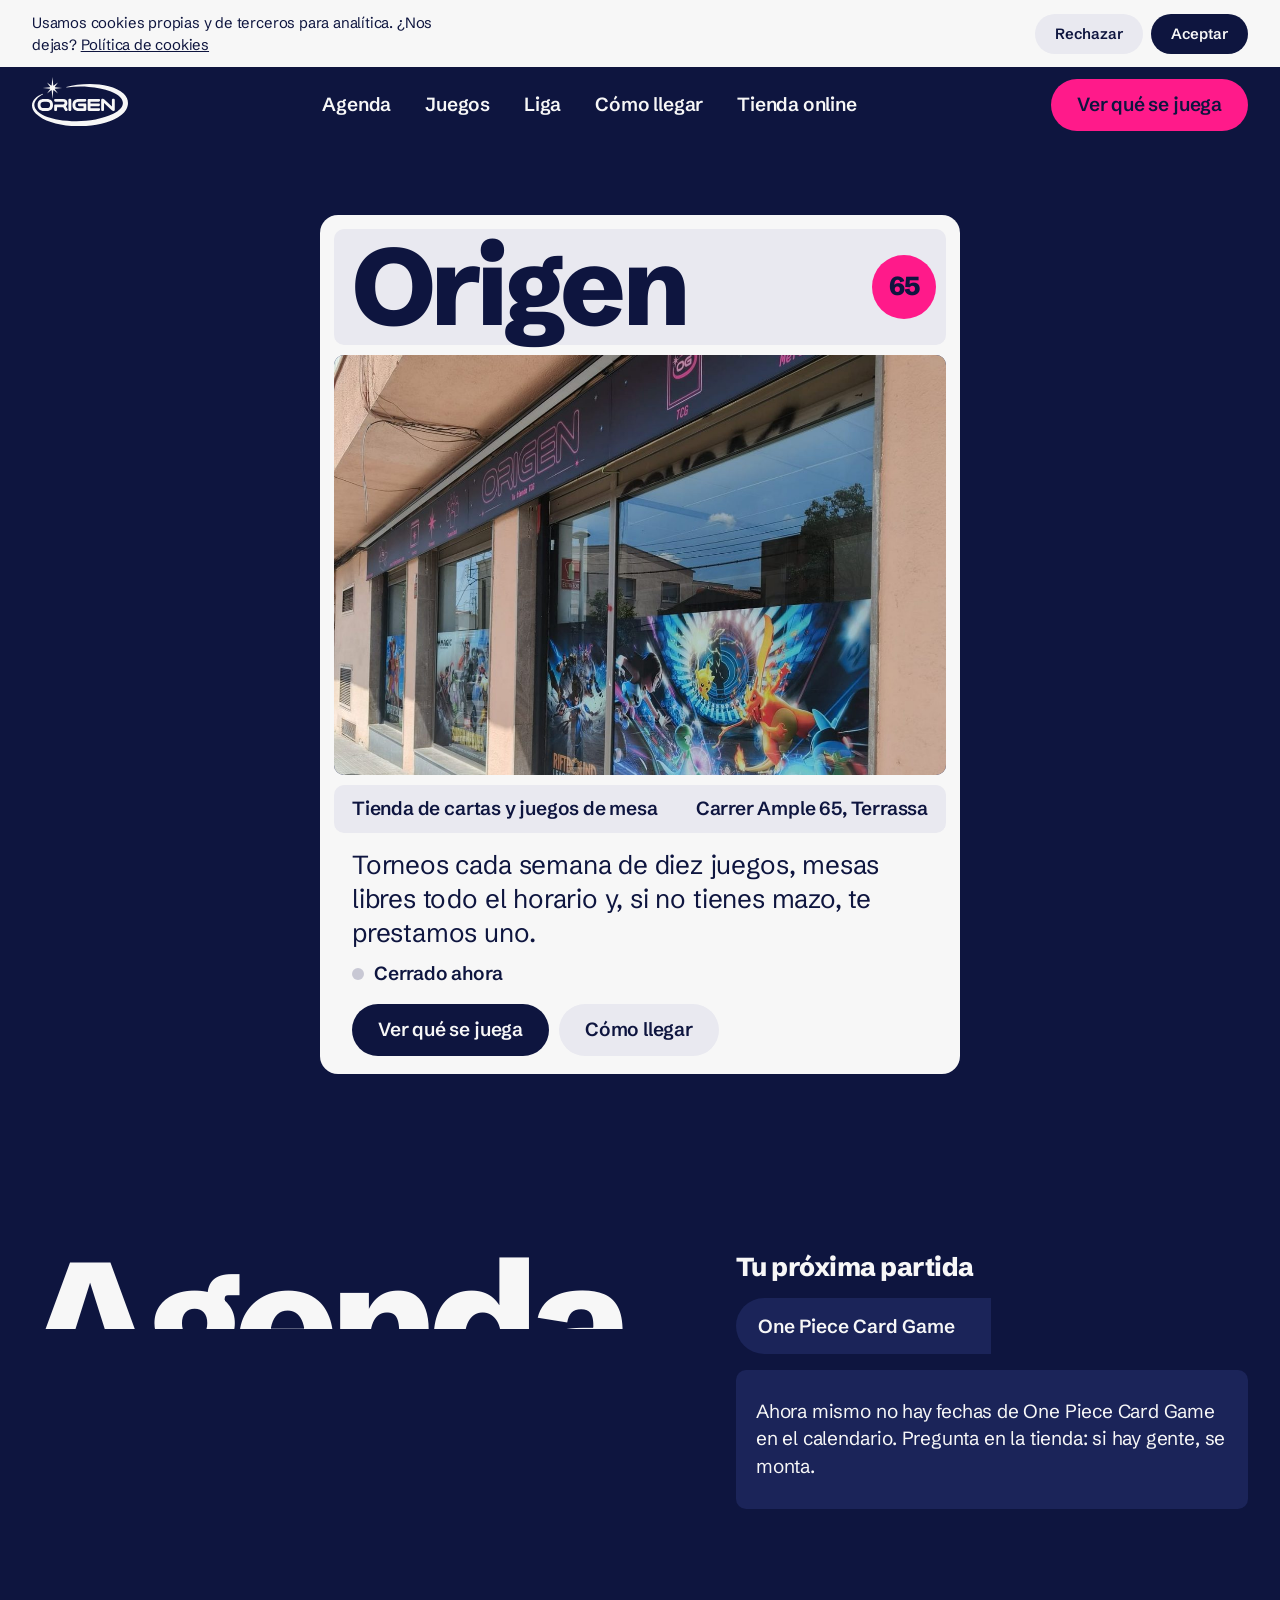
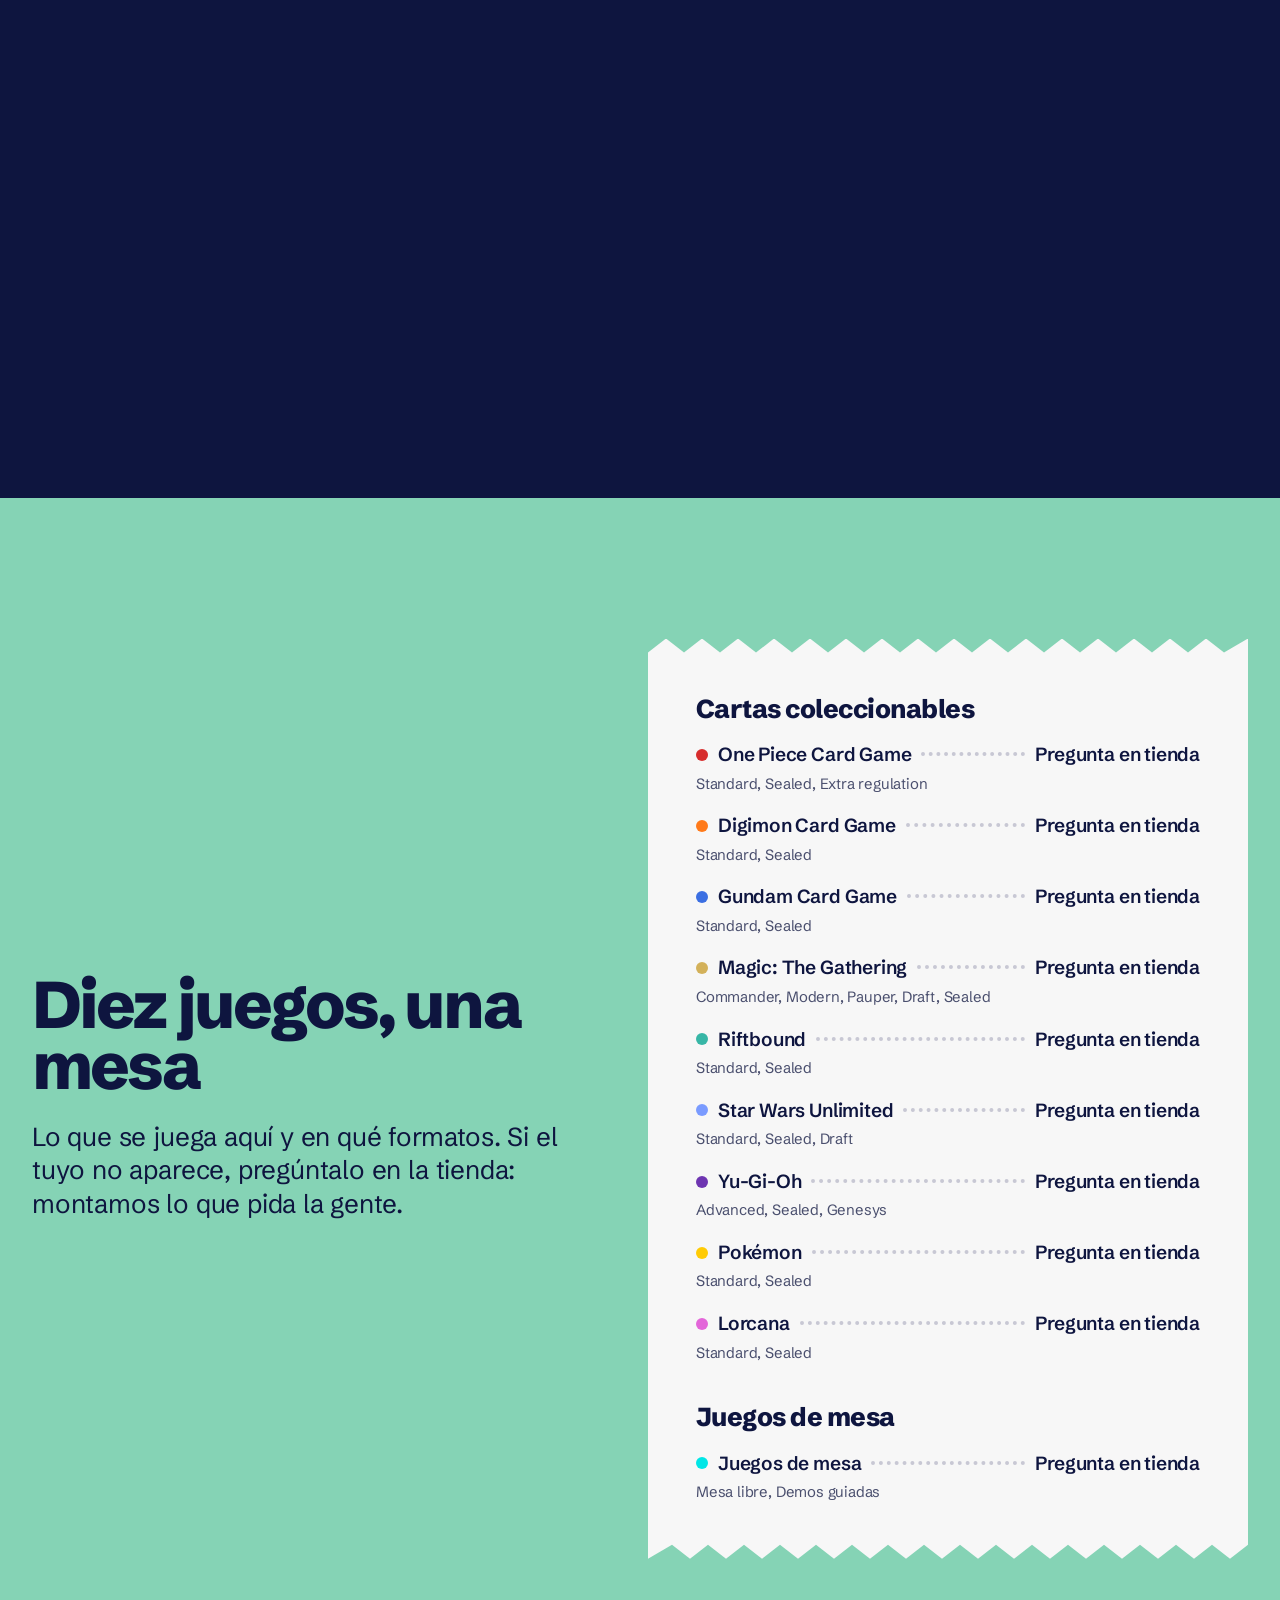
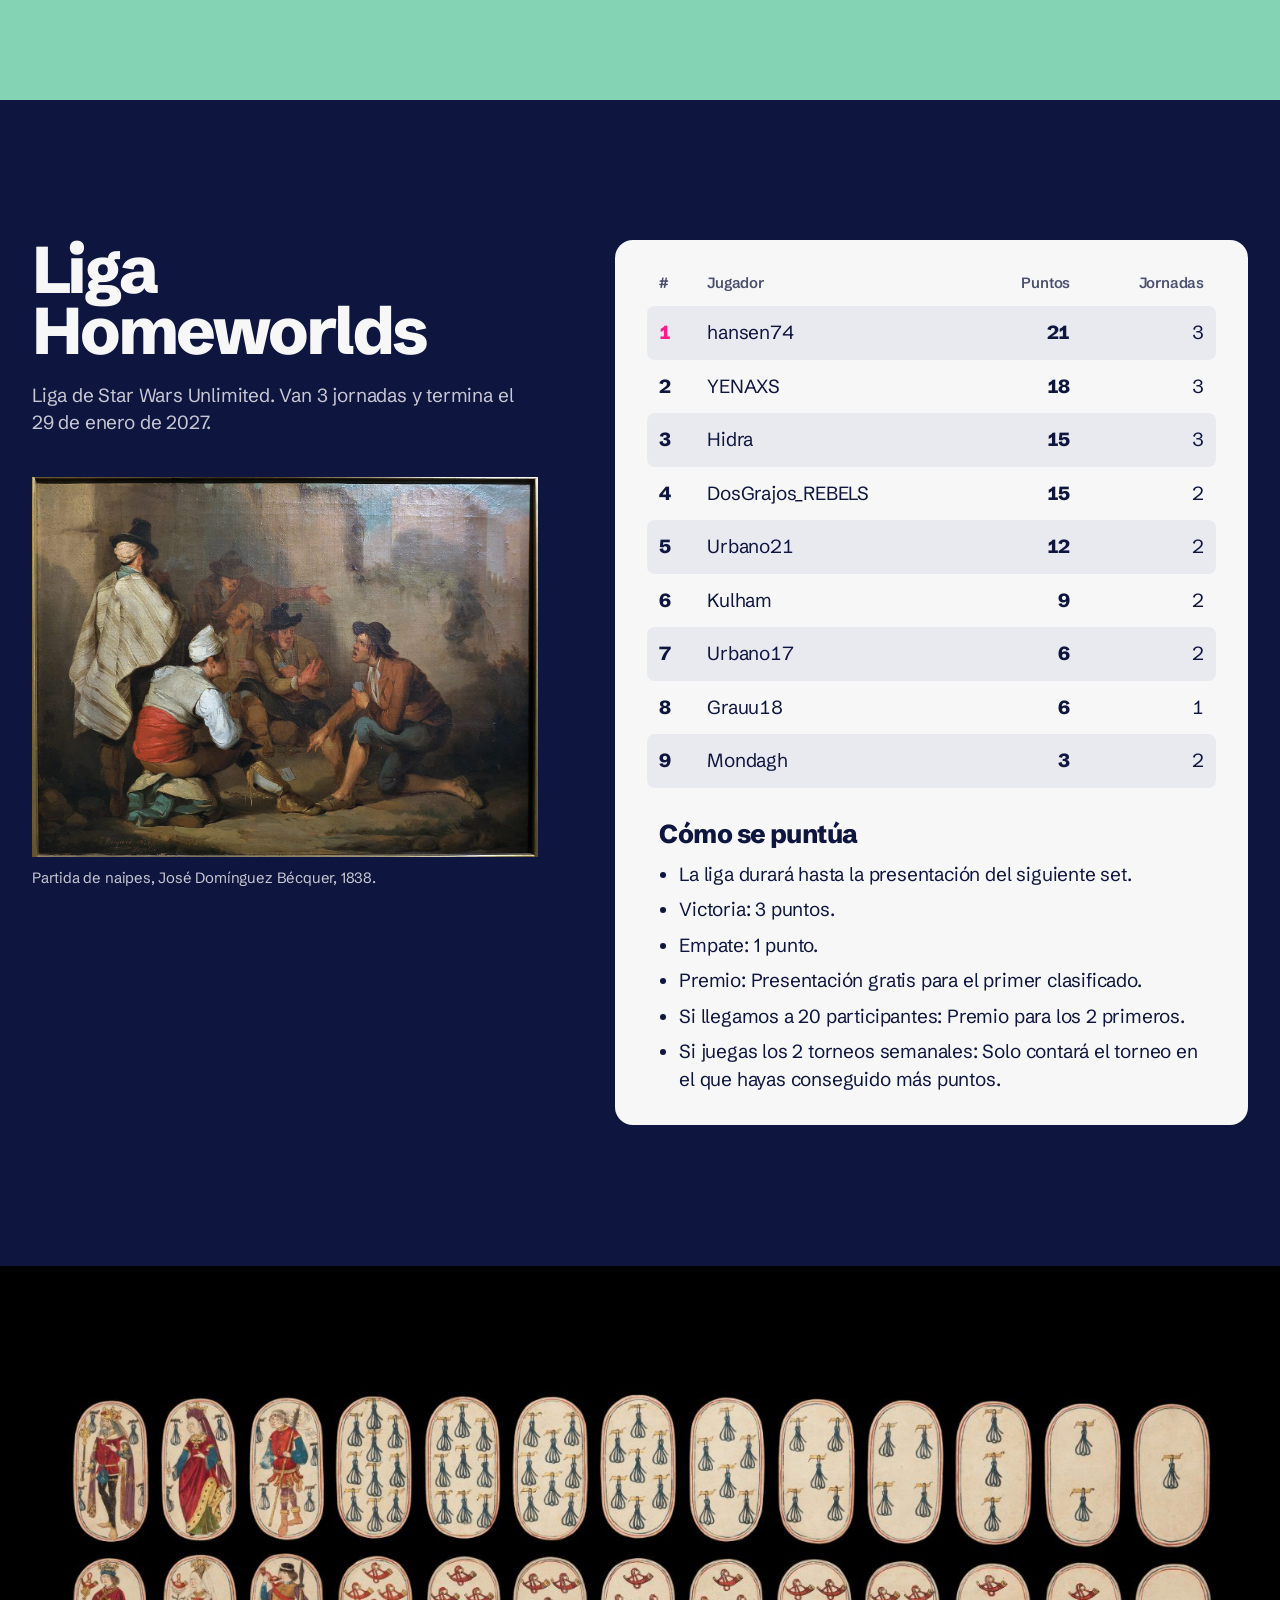
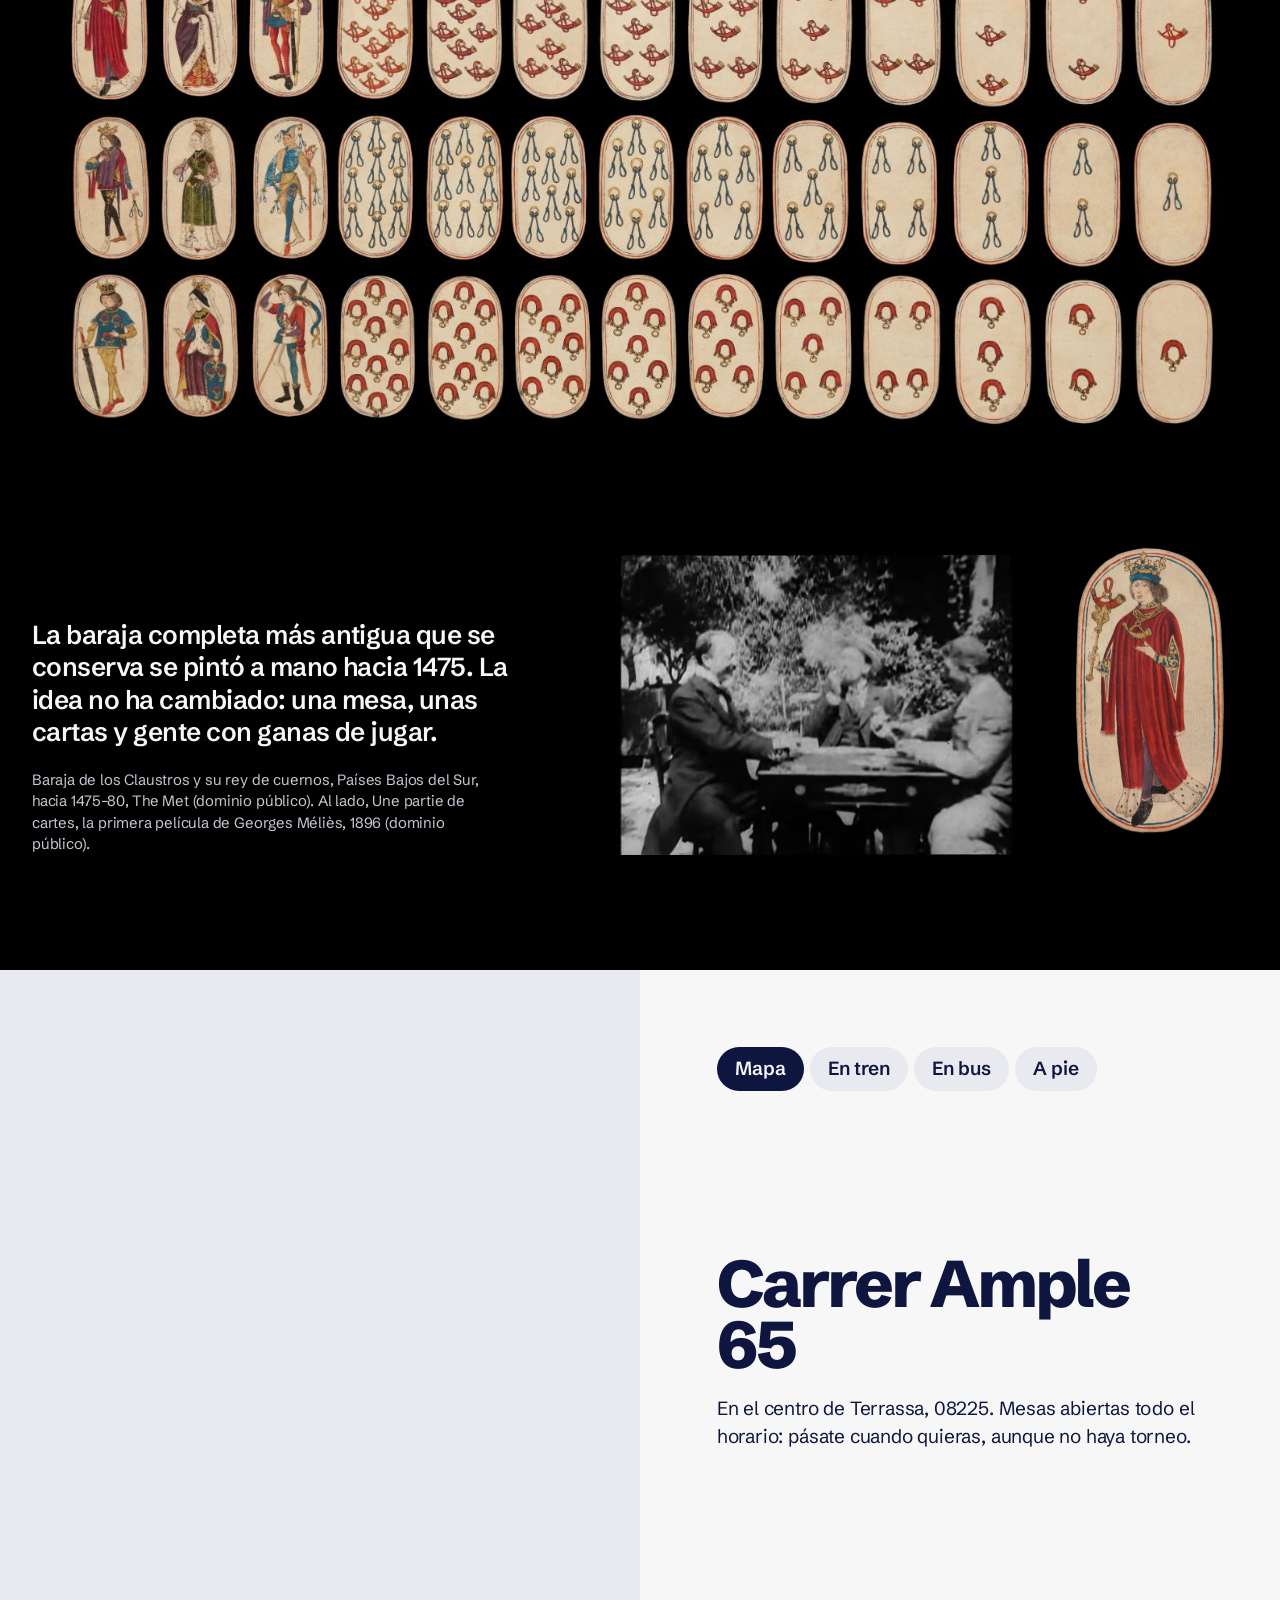
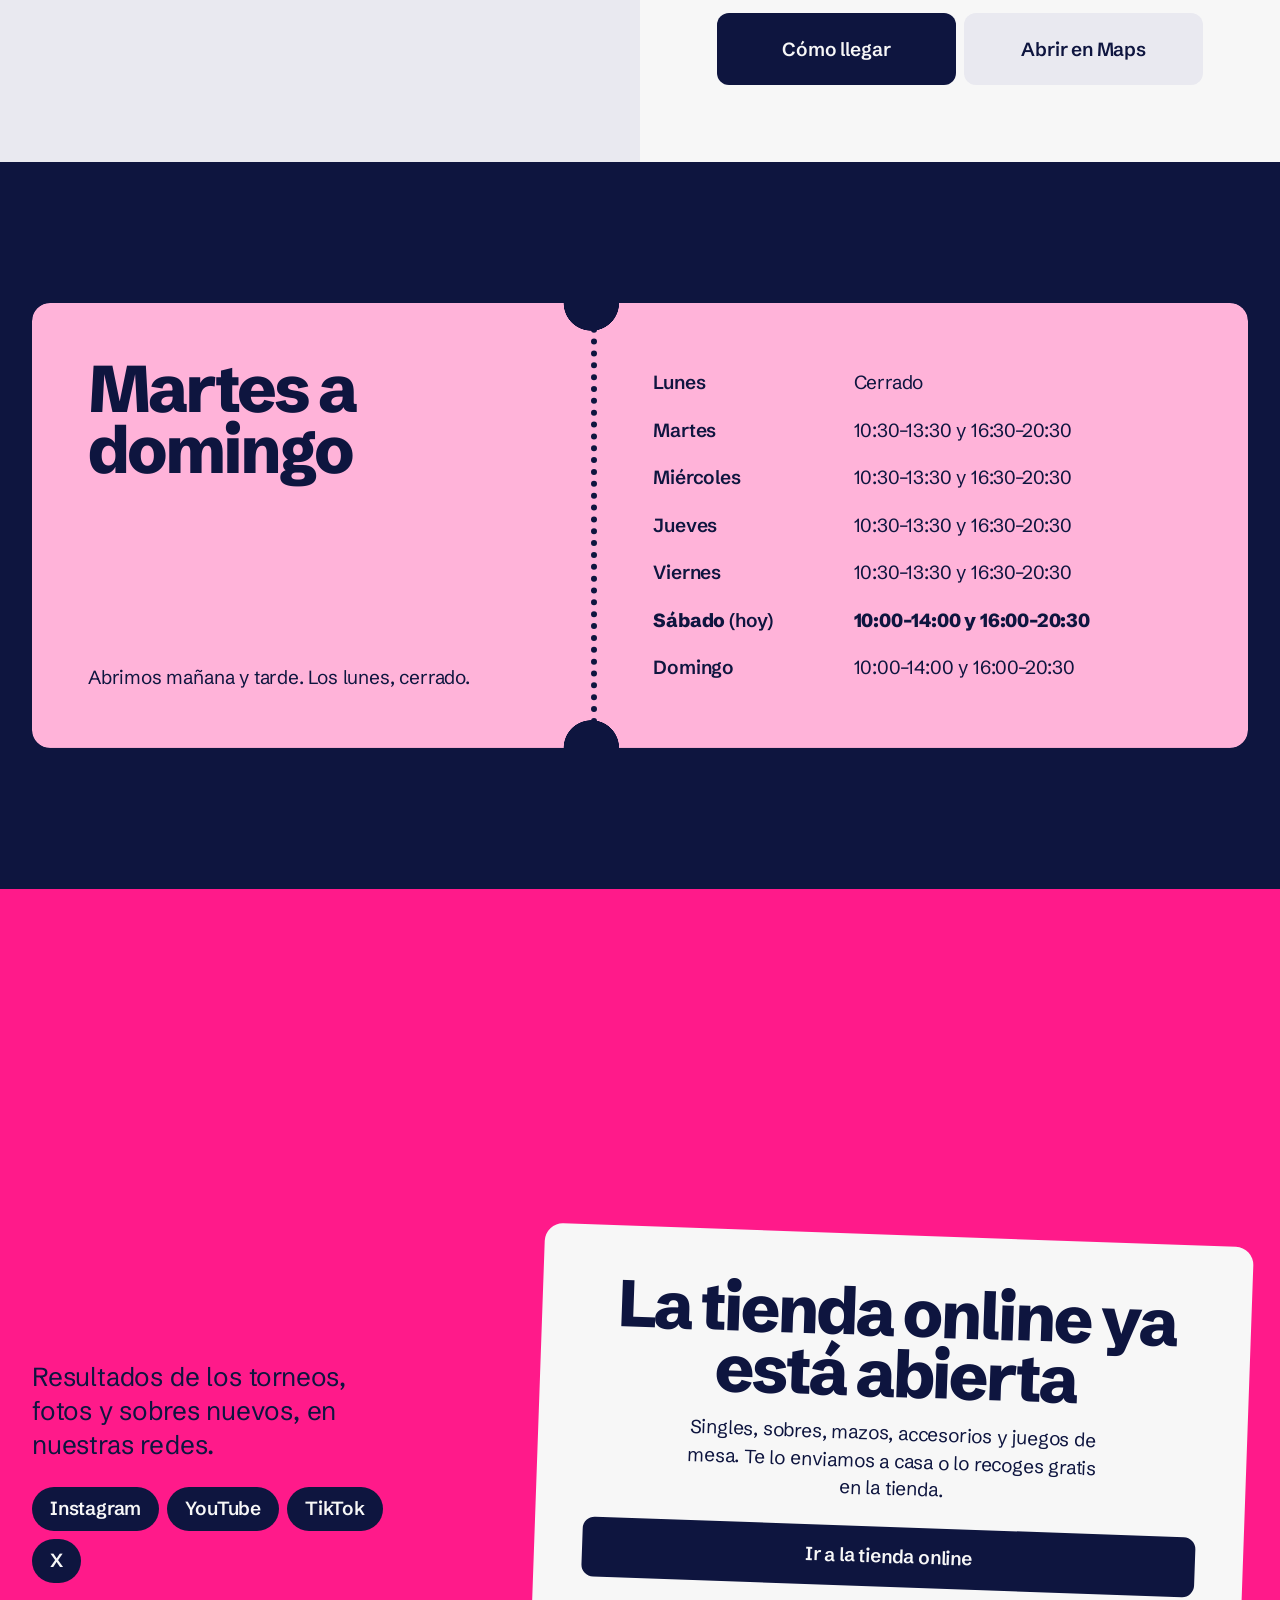
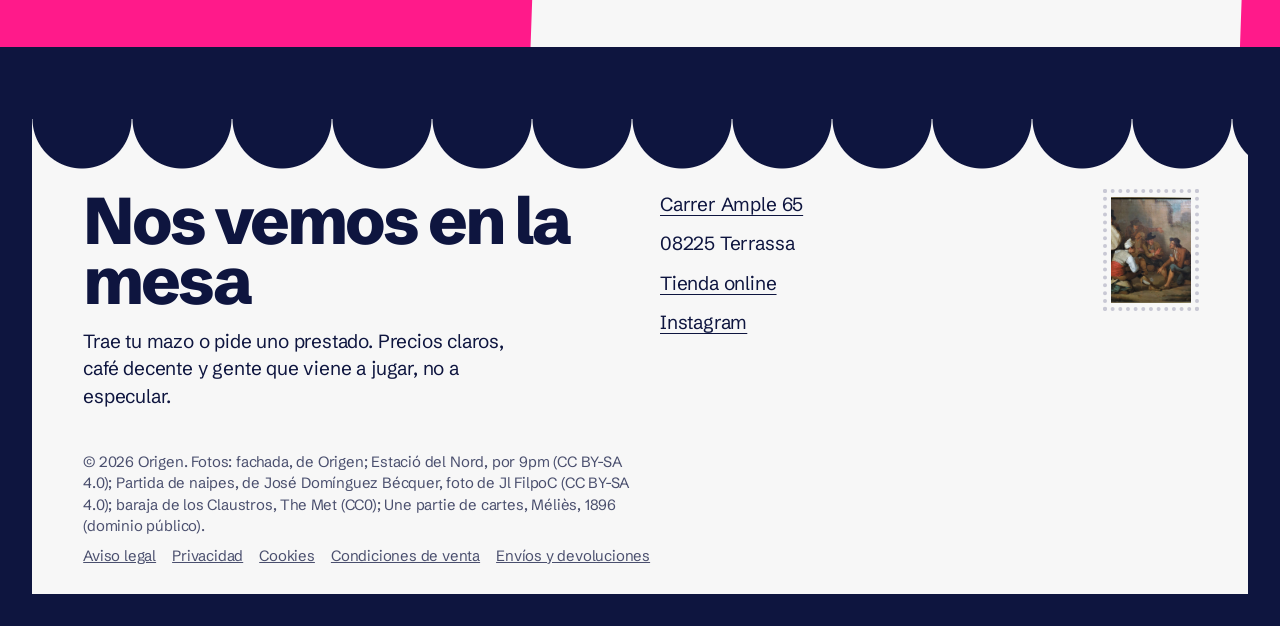
==== commit cb43e7b6: "Segunda versión del mock: la web como carta de TCG con los colores de Origen La primera versión qued" ====
--- a/index.html
+++ b/index.html
@@ -4,234 +4,347 @@
 <meta charset="utf-8">
 <meta name="viewport" content="width=device-width, initial-scale=1">
 <meta name="robots" content="noindex, nofollow">
-<title>Origen · Tienda de cartas, torneos y comunidad en Terrassa (mock)</title>
+<title>Origen, tienda de cartas y juegos de mesa en Terrassa</title>
+<meta name="description" content="Tienda de cartas coleccionables y juegos de mesa en Carrer Ample 65, Terrassa. Torneos cada semana de One Piece, Pokémon, Magic, Riftbound y más.">
+<script>document.documentElement.classList.add('js')</script>
 <link rel="preconnect" href="https://fonts.googleapis.com">
 <link rel="preconnect" href="https://fonts.gstatic.com" crossorigin>
-<link href="https://fonts.googleapis.com/css2?family=Figtree:wght@400;500;700&family=Bricolage+Grotesque:opsz,wght@12..96,600;12..96,800&display=swap" rel="stylesheet">
+<link href="https://fonts.googleapis.com/css2?family=Schibsted+Grotesk:wght@400;600;800&display=swap" rel="stylesheet">
 <style>
-  /* Tokens: papel frío, tinta violeta oscura y el magenta de la marca, que se reserva para acciones */
-  :root {
-    --papel: #F5F4F8;
-    --blanco: #FFFFFF;
-    --tinta: #1E1A2E;
-    --tinta-suave: #5B5670;
-    --linea: #E2DFEA;
-    --lila: #ECE8F5;
-    --magenta: #D4136F;
-    --magenta-osc: #A80E57;
-    --menta: #0E7C66;
-    --menta-claro: #D7F2E8;
-    --radio-s: 8px;
-    --radio-m: 14px;
-    --display: "Bricolage Grotesque", system-ui, sans-serif;
-    --texto: "Figtree", system-ui, sans-serif;
-    --ancho: 1180px;
-  }
-  *, *::before, *::after { box-sizing: border-box; }
-  html { scroll-behavior: smooth; scroll-padding-top: 84px; }
-  @media (prefers-reduced-motion: reduce) { html { scroll-behavior: auto; } * { transition: none !important; } }
-  body { margin: 0; background: var(--papel); color: var(--tinta); font-family: var(--texto); font-size: 1.0625rem; line-height: 1.6; -webkit-font-smoothing: antialiased; }
-  img, svg { display: block; }
-  a { color: inherit; }
-  :focus-visible { outline: 3px solid var(--magenta); outline-offset: 3px; border-radius: 4px; }
-  .envoltorio { max-width: var(--ancho); margin: 0 auto; padding: 0 24px; }
-  h1, h2, h3 { font-family: var(--display); font-weight: 800; line-height: 1.1; letter-spacing: -0.015em; margin: 0; text-wrap: balance; }
-  h2 { font-size: clamp(1.9rem, 3.4vw, 2.6rem); }
-  h3 { font-size: 1.3rem; font-weight: 600; letter-spacing: -0.005em; }
-  p { margin: 0; max-width: 62ch; }
-  .entradilla { color: var(--tinta-suave); margin-top: 10px; font-size: 1.125rem; }
-
-  /* Botones: misma forma en toda la web, el color dice la jerarquía */
-  .boton { display: inline-flex; align-items: center; gap: 8px; min-height: 46px; padding: 0 20px; border-radius: 999px; font: 700 1rem/1 var(--texto); text-decoration: none; border: 2px solid transparent; cursor: pointer; }
-  .boton-primario { background: var(--magenta); color: #fff; }
-  .boton-primario:hover { background: var(--magenta-osc); }
-  .boton-secundario { background: transparent; border-color: var(--tinta); color: var(--tinta); }
-  .boton-secundario:hover { background: var(--tinta); color: #fff; }
-
-  /* Cabecera */
-  .cabecera { position: sticky; top: 0; z-index: 20; background: rgba(255,255,255,.94); backdrop-filter: blur(8px); border-bottom: 1px solid var(--linea); }
-  .cabecera .envoltorio { display: flex; align-items: center; gap: 32px; height: 72px; }
-  .logo { color: var(--tinta); width: 92px; flex: none; }
-  .menu { display: flex; gap: 4px; margin-left: auto; list-style: none; padding: 0; }
-  .menu a { display: block; padding: 8px 12px; border-radius: var(--radio-s); text-decoration: none; font-weight: 500; }
-  .menu a:hover { background: var(--lila); }
-  .abrir-menu { display: none; margin-left: auto; background: none; border: 2px solid var(--tinta); border-radius: 999px; padding: 8px 16px; font: 700 .95rem var(--texto); color: var(--tinta); }
-  @media (max-width: 900px) {
-    .menu { display: none; position: absolute; top: 72px; left: 0; right: 0; flex-direction: column; background: #fff; border-bottom: 1px solid var(--linea); padding: 8px 16px 16px; }
-    .menu.abierto { display: flex; }
-    .menu a { padding: 12px; font-size: 1.1rem; }
-    .abrir-menu { display: block; }
-    .cabecera .boton { display: none; }
-  }
-
-  /* Portada: lo importante es qué se juega esta semana */
-  .portada { padding: 56px 0 72px; }
-  .portada-cabeza { display: grid; grid-template-columns: 1.4fr 1fr; gap: 48px; align-items: end; }
-  .portada h1 { font-size: clamp(2.4rem, 5.2vw, 4.1rem); max-width: 15ch; }
-  .portada .entradilla { margin-top: 18px; max-width: 48ch; }
-  .portada-acciones { display: flex; flex-wrap: wrap; gap: 12px; margin-top: 28px; }
-  .tarjeta-tienda { background: var(--blanco); border: 1px solid var(--linea); border-radius: var(--radio-m); padding: 22px 24px; }
-  .estado { display: inline-flex; align-items: center; gap: 8px; font-weight: 700; }
-  .estado::before { content: ""; width: 10px; height: 10px; border-radius: 50%; background: var(--menta); }
-  .estado.cerrado::before { background: #B4AFC4; }
-  .tarjeta-tienda dl { margin: 14px 0 0; display: grid; gap: 10px; }
-  .tarjeta-tienda dt { font-size: .9rem; color: var(--tinta-suave); }
-  .tarjeta-tienda dd { margin: 0; font-weight: 500; }
-  @media (max-width: 900px) { .portada-cabeza { grid-template-columns: 1fr; gap: 28px; } }
-
-  .semana { margin-top: 48px; }
-  .semana-titulo { display: flex; align-items: baseline; justify-content: space-between; gap: 16px; margin-bottom: 14px; }
-  .semana-titulo h2 { font-size: 1.5rem; }
-  .semana-titulo a { font-weight: 700; color: var(--magenta); text-underline-offset: 4px; }
-  .semana-rejilla { display: grid; grid-template-columns: repeat(7, minmax(0, 1fr)); gap: 10px; }
-  .dia { background: var(--blanco); border: 1px solid var(--linea); border-radius: var(--radio-m); padding: 14px 12px 12px; min-height: 210px; display: flex; flex-direction: column; gap: 8px; }
-  .dia-cabeza { display: flex; align-items: baseline; gap: 8px; }
-  .dia-nombre { font-weight: 700; }
-  .dia-numero { color: var(--tinta-suave); }
-  .dia.hoy { border: 2px solid var(--magenta); box-shadow: 0 6px 24px -12px rgba(212,19,111,.5); }
-  .dia-cabeza { flex-wrap: wrap; }
-  .marca-hoy { margin-left: auto; font-size: .8rem; font-weight: 700; color: #fff; background: var(--magenta); border-radius: 999px; padding: 1px 9px; }
-  .dia.pasado { background: transparent; }
-  .dia.pasado .ticket { opacity: .55; }
-  .dia-vacio { color: var(--tinta-suave); font-size: .95rem; margin-top: auto; margin-bottom: auto; }
-  @media (max-width: 1000px) {
-    .semana-rejilla { grid-auto-flow: column; grid-template-columns: none; grid-auto-columns: minmax(220px, 72%); overflow-x: auto; scroll-snap-type: x mandatory; padding-bottom: 8px; }
-    .dia { scroll-snap-align: start; }
-  }
-
-  /* Ticket de evento: la franja de color es el juego, y se repite igual en todas partes */
-  .ticket { display: block; width: 100%; text-align: left; background: var(--papel); border: 0; border-left: 4px solid var(--juego, var(--tinta)); border-radius: 6px; padding: 8px 10px; font: inherit; color: inherit; cursor: pointer; }
-  .ticket:hover { background: var(--lila); }
-  .ticket-hora { font-size: .85rem; color: var(--tinta-suave); font-variant-numeric: tabular-nums; }
-  .ticket-titulo { display: block; font-weight: 700; font-size: .95rem; line-height: 1.3; }
-  .ticket-juego { font-size: .82rem; color: var(--tinta-suave); }
-
-  section.bloque { padding: 88px 0; }
-  section.bloque + section.bloque { border-top: 1px solid var(--linea); }
-
-  /* Agenda */
-  .filtros { margin-top: 28px; display: grid; gap: 14px; }
-  .filtro { display: flex; flex-wrap: wrap; align-items: center; gap: 8px; }
-  .filtro-nombre { font-weight: 700; width: 64px; }
-  .chip { display: inline-flex; align-items: center; gap: 8px; min-height: 38px; padding: 0 14px; border-radius: 999px; border: 1px solid var(--linea); background: var(--blanco); font: 500 .95rem var(--texto); color: var(--tinta); cursor: pointer; }
-  .chip:hover { border-color: var(--tinta-suave); }
-  .chip[aria-pressed="true"] { background: var(--tinta); border-color: var(--tinta); color: #fff; }
-  .punto { width: 10px; height: 10px; border-radius: 50%; background: var(--juego); flex: none; }
-  .chip[aria-pressed="true"] .punto { box-shadow: 0 0 0 2px #fff; }
-  @media (max-width: 700px) { .filtro { flex-wrap: nowrap; overflow-x: auto; padding-bottom: 4px; } .filtro-nombre { width: auto; flex: none; } .chip { flex: none; } }
-
-  .calendario-barra { display: flex; flex-wrap: wrap; align-items: center; gap: 12px; margin: 36px 0 16px; }
-  .calendario-barra h3 { font-family: var(--display); font-size: 1.8rem; font-weight: 800; min-width: 9ch; }
-  .flecha { width: 42px; height: 42px; border-radius: 50%; border: 1px solid var(--linea); background: var(--blanco); font-size: 1.2rem; cursor: pointer; color: var(--tinta); }
-  .vista { margin-left: auto; display: inline-flex; background: var(--lila); padding: 4px; border-radius: 999px; }
-  .vista button { border: 0; background: none; padding: 8px 18px; border-radius: 999px; font: 700 .95rem var(--texto); color: var(--tinta-suave); cursor: pointer; }
-  .vista button[aria-pressed="true"] { background: var(--blanco); color: var(--tinta); box-shadow: 0 1px 3px rgba(30,26,46,.15); }
-
-  .mes { background: var(--blanco); border: 1px solid var(--linea); border-radius: var(--radio-m); overflow: hidden; }
-  .mes-cabeza, .mes-cuerpo { display: grid; grid-template-columns: repeat(7, minmax(0, 1fr)); }
-  .mes-cabeza div { padding: 12px; font-weight: 700; font-size: .9rem; color: var(--tinta-suave); border-bottom: 1px solid var(--linea); }
-  .celda { min-height: 128px; padding: 8px; border-right: 1px solid var(--linea); border-bottom: 1px solid var(--linea); display: flex; flex-direction: column; gap: 6px; }
-  .celda:nth-child(7n) { border-right: 0; }
-  .celda.fuera { background: var(--papel); }
-  .celda-num { font-size: .9rem; font-weight: 700; color: var(--tinta-suave); }
-  .celda.hoy .celda-num { color: #fff; background: var(--magenta); border-radius: 999px; width: 28px; height: 28px; display: grid; place-items: center; }
-  .celda .ticket { padding: 6px 8px; }
-  .celda .ticket-titulo { font-size: .85rem; font-weight: 500; }
-
-  .lista { display: grid; gap: 28px; }
-  .lista-dia h4 { margin: 0 0 10px; font-size: 1.05rem; }
-  .lista-dia .ticket { display: grid; grid-template-columns: 64px 1fr auto; gap: 4px 16px; align-items: center; padding: 14px 16px; background: var(--blanco); border: 1px solid var(--linea); border-left: 4px solid var(--juego); margin-bottom: 8px; }
-  .lista-dia .precio { grid-column: 3; grid-row: 1; }
-  .lista-dia .ticket-juego { grid-column: 2; }
-  .lista-dia .ticket-hora { font-size: 1rem; font-weight: 700; color: var(--tinta); }
-  .lista-dia .ticket-titulo { font-size: 1.02rem; }
-  .precio { font-weight: 700; white-space: nowrap; }
-  @media (max-width: 520px) { .lista-dia .ticket { grid-template-columns: 52px 1fr; } .lista-dia .precio { grid-column: 2; grid-row: 3; } }
-  .vacio { padding: 40px 24px; text-align: center; background: var(--blanco); border: 1px dashed var(--linea); border-radius: var(--radio-m); }
-  .vacio button { margin-top: 12px; }
-
-  /* Detalle de evento */
-  dialog { border: 0; border-radius: var(--radio-m); padding: 0; width: min(480px, calc(100% - 32px)); color: var(--tinta); box-shadow: 0 24px 64px -16px rgba(30,26,46,.45); }
-  dialog::backdrop { background: rgba(30,26,46,.45); }
-  .detalle { border-top: 8px solid var(--juego); padding: 26px 28px 28px; }
-  .detalle h3 { font-family: var(--display); font-size: 1.6rem; font-weight: 800; margin-top: 6px; }
-  .detalle dl { display: grid; grid-template-columns: auto 1fr; gap: 8px 18px; margin: 20px 0 24px; }
-  .detalle dt { color: var(--tinta-suave); }
-  .detalle dd { margin: 0; font-weight: 500; }
-  .detalle .acciones { display: flex; gap: 10px; flex-wrap: wrap; }
-
-  /* Ligas */
-  .liga { margin-top: 32px; display: grid; grid-template-columns: 1.5fr 1fr; gap: 24px; align-items: start; }
-  .tabla-liga { background: var(--blanco); border: 1px solid var(--linea); border-radius: var(--radio-m); overflow: hidden; }
-  .tabla-liga header { padding: 20px 24px; border-bottom: 1px solid var(--linea); }
-  .tabla-liga header p { color: var(--tinta-suave); margin-top: 4px; }
-  table { width: 100%; border-collapse: collapse; font-variant-numeric: tabular-nums; }
-  th, td { padding: 12px 24px; text-align: left; }
-  th { font-size: .9rem; color: var(--tinta-suave); font-weight: 700; }
-  td.num, th.num { text-align: right; }
-  tbody tr:nth-child(odd) { background: var(--papel); }
-  tbody tr:nth-child(-n+3) td:first-child { font-weight: 800; color: var(--magenta); }
-  .reglas { background: var(--lila); border-radius: var(--radio-m); padding: 22px 24px; }
-  .reglas ul { margin: 12px 0 0; padding-left: 20px; display: grid; gap: 8px; }
-  @media (max-width: 900px) { .liga { grid-template-columns: 1fr; } th, td { padding: 12px 16px; } }
-
-  /* Juegos */
-  .juegos { margin-top: 32px; display: grid; grid-template-columns: repeat(auto-fill, minmax(260px, 1fr)); gap: 12px; }
-  .juego { background: var(--blanco); border: 1px solid var(--linea); border-radius: var(--radio-m); padding: 18px 20px; display: grid; gap: 10px; }
-  .juego h3 { display: flex; align-items: center; gap: 10px; font-family: var(--texto); font-size: 1.1rem; font-weight: 700; }
-  .juego .punto { width: 12px; height: 12px; }
-  .formatos { display: flex; flex-wrap: wrap; gap: 6px; list-style: none; padding: 0; margin: 0; }
-  .formatos li { font-size: .88rem; padding: 2px 10px; border-radius: 999px; background: var(--papel); }
-  .juego a { font-size: .92rem; font-weight: 700; color: var(--magenta); text-underline-offset: 3px; }
-  .nota { margin-top: 20px; color: var(--tinta-suave); }
-
-  /* Visítanos */
-  .visita { margin-top: 32px; display: grid; grid-template-columns: 1fr 1.2fr; gap: 24px; }
-  .visita-datos { display: grid; gap: 16px; align-content: start; }
-  .caja { background: var(--blanco); border: 1px solid var(--linea); border-radius: var(--radio-m); padding: 20px 24px; }
-  .caja h3 { font-size: 1.1rem; font-family: var(--texto); font-weight: 700; margin-bottom: 8px; }
-  .horario td { padding: 6px 0; vertical-align: top; }
-  .horario td:first-child { padding-right: 20px; color: var(--tinta-suave); white-space: nowrap; }
-  .horario tr.hoy td { color: var(--tinta); font-weight: 700; }
-  .horario tbody tr:nth-child(odd) { background: none; }
-  .horario tbody tr:nth-child(-n+3) td:first-child { color: var(--tinta-suave); font-weight: 400; }
-  .horario tbody tr.hoy td:first-child { color: var(--magenta); font-weight: 700; }
-  .mapa { display: grid; place-items: stretch; border-radius: var(--radio-m); overflow: hidden; border: 1px solid var(--linea); min-height: 380px; background: var(--lila); }
-  .mapa iframe { width: 100%; height: 100%; min-height: 380px; border: 0; }
-  .transporte { margin-top: 24px; display: grid; grid-template-columns: repeat(3, 1fr); gap: 12px; }
-  .transporte ul { margin: 0; padding-left: 18px; display: grid; gap: 6px; }
-  @media (max-width: 900px) { .visita, .transporte { grid-template-columns: 1fr; } }
-
-  /* Comunidad */
-  .redes { margin-top: 28px; display: grid; grid-template-columns: repeat(4, 1fr); gap: 12px; }
-  .red { display: block; background: var(--blanco); border: 1px solid var(--linea); border-radius: var(--radio-m); padding: 18px 20px; text-decoration: none; }
-  .red:hover { border-color: var(--tinta); }
-  .red strong { display: block; font-size: 1.1rem; }
-  .red span { color: var(--tinta-suave); font-size: .95rem; }
-  @media (max-width: 900px) { .redes { grid-template-columns: 1fr 1fr; } }
-  @media (max-width: 520px) { .redes { grid-template-columns: 1fr; } }
-
-  /* Tienda online */
-  .tienda { background: var(--tinta); color: #fff; border-radius: 22px; padding: 48px; display: grid; grid-template-columns: 1fr auto; gap: 24px; align-items: center; }
-  .tienda p { color: #CFCBDD; margin-top: 10px; }
-  @media (max-width: 700px) { .tienda { grid-template-columns: 1fr; padding: 32px 24px; } }
-
-  footer { padding: 40px 0 56px; color: var(--tinta-suave); font-size: .95rem; }
-  footer .envoltorio { display: flex; flex-wrap: wrap; gap: 12px 28px; justify-content: space-between; }
-  footer nav { display: flex; flex-wrap: wrap; gap: 6px 18px; }
-
-  /* Cookies: no tapa contenido, y aceptar y rechazar pesan lo mismo */
-  .cookies { position: fixed; left: 16px; bottom: 16px; z-index: 30; max-width: 420px; background: var(--blanco); border: 1px solid var(--linea); border-radius: var(--radio-m); padding: 18px 20px; box-shadow: 0 16px 40px -16px rgba(30,26,46,.35); font-size: .95rem; }
-  .cookies .acciones { display: flex; gap: 8px; margin-top: 12px; }
-  .cookies .boton { min-height: 40px; flex: 1; justify-content: center; }
-  @media (max-width: 520px) { .cookies { left: 8px; right: 8px; max-width: none; } }
+/* Colores de la marca Origen: el azul noche del rótulo, el magenta del neón, la menta y el rosa suave */
+:root {
+  --noche: #0e153f;
+  --noche-2: #1b2459;
+  --papel: #f7f7f7;
+  --papel-2: #e9e9f0;
+  --magenta: #ff1a8a;
+  --menta: #85d3b5;
+  --rosa: #ffb3d9;
+  --negro: #000000;
+  --gris: #4a4f6e;
+  --gris-claro: #c8c8d4;
+
+  --texto: "Schibsted Grotesk", system-ui, sans-serif;
+  --paso-peq: clamp(0.875rem, 0.85rem + 0.1vw, 0.9375rem);
+  --paso-cuerpo: clamp(1.0625rem, 1rem + 0.25vw, 1.1875rem);
+  --paso-entrada: clamp(1.25rem, 1.1rem + 0.7vw, 1.625rem);
+  --paso-titulo: clamp(2.25rem, 1.4rem + 3.4vw, 4.25rem);
+  --paso-nombre: clamp(3.5rem, 2rem + 6vw, 7rem);
+
+  --radio-carta: 18px;
+  --margen: clamp(16px, 3vw, 32px);
+  --ease-out: cubic-bezier(0.22, 1, 0.36, 1);
+  --ease-soft: cubic-bezier(0.33, 1, 0.68, 1);
+}
+*, *::before, *::after { box-sizing: border-box; }
+html { scroll-behavior: smooth; scroll-padding-top: 88px; }
+body { margin: 0; background: var(--noche); color: var(--papel); font: 400 var(--paso-cuerpo)/1.45 var(--texto); letter-spacing: -0.01em; -webkit-font-smoothing: antialiased; }
+img { display: block; max-width: 100%; height: auto; }
+a { color: inherit; }
+button { font: inherit; color: inherit; }
+:focus-visible { outline: 3px solid var(--magenta); outline-offset: 3px; }
+h1, h2, h3, h4 { margin: 0; font-weight: 800; letter-spacing: -0.045em; line-height: 0.92; }
+h2 { font-size: var(--paso-titulo); }
+h3 { font-size: var(--paso-entrada); letter-spacing: -0.02em; line-height: 1.1; }
+p { margin: 0; max-width: 58ch; }
+.ancho { width: min(1240px, 100% - 2 * var(--margen)); margin-inline: auto; }
+.oculto { position: absolute; width: 1px; height: 1px; overflow: hidden; clip: rect(0 0 0 0); white-space: nowrap; }
+
+/* Botones: siempre píldora, siempre planos */
+.boton { display: inline-flex; align-items: center; justify-content: center; min-height: 52px; padding: 0 26px; border: 0; border-radius: 999px; font-weight: 600; font-size: var(--paso-cuerpo); text-decoration: none; cursor: pointer; transition: transform 140ms var(--ease-out), background-color 180ms ease; }
+.boton:active { transform: scale(0.96); }
+.boton-neon { background: var(--magenta); color: var(--noche); }
+.boton-neon:hover { background: var(--rosa); }
+.boton-noche { background: var(--noche); color: var(--papel); }
+.boton-noche:hover { background: var(--noche-2); }
+.boton-papel { background: var(--papel-2); color: var(--noche); }
+.boton-papel:hover { background: var(--papel); }
+
+/* Barra superior: como el rótulo de la fachada */
+.barra { position: sticky; top: 0; z-index: 20; background: var(--noche); }
+.barra .ancho { display: flex; align-items: center; gap: 24px; height: 76px; }
+.logo { width: 96px; color: var(--papel); flex: none; }
+.logo svg { width: 100%; height: auto; }
+.enlaces { display: flex; gap: 6px; margin: 0 auto; padding: 0; list-style: none; }
+.enlaces a { display: block; padding: 10px 14px; border-radius: 999px; font-weight: 600; text-decoration: none; transition: background-color 180ms ease; }
+.enlaces a:hover { background: var(--noche-2); }
+.abrir-menu { display: none; }
+@media (max-width: 960px) {
+  .enlaces { display: none; position: absolute; top: 76px; left: 0; right: 0; flex-direction: column; background: var(--noche); padding: 8px var(--margen) 24px; }
+  .enlaces.abierto { display: flex; }
+  .enlaces a { font-size: var(--paso-entrada); padding: 12px 0; }
+  .abrir-menu { display: inline-flex; margin-left: auto; min-height: 44px; padding: 0 18px; background: var(--noche-2); color: var(--papel); }
+  .barra .boton-neon { display: none; }
+}
+
+/* La carta: el objeto de toda la página. Esquinas redondeadas como una carta de verdad */
+.carta { background: var(--papel); color: var(--noche); border-radius: var(--radio-carta); padding: 14px; display: grid; gap: 10px; }
+.carta-cabeza { display: flex; align-items: center; gap: 14px; background: var(--papel-2); border-radius: 10px; padding: 10px 10px 10px 18px; }
+.carta-cabeza h1, .carta-cabeza .nombre { flex: 1; min-width: 0; }
+.coste { flex: none; width: 64px; height: 64px; border-radius: 50%; background: var(--magenta); color: var(--noche); display: grid; place-items: center; font-weight: 800; font-size: var(--paso-entrada); letter-spacing: -0.04em; }
+.arte { border-radius: 10px; overflow: hidden; background: var(--noche-2); }
+.arte img { width: 100%; height: 100%; object-fit: cover; }
+.linea-tipo { display: flex; flex-wrap: wrap; justify-content: space-between; gap: 4px 12px; background: var(--papel-2); border-radius: 10px; padding: 10px 18px; font-weight: 600; }
+.caja-texto { padding: 6px 18px 4px; display: grid; gap: 10px; }
+.pie-carta { display: flex; justify-content: space-between; align-items: center; gap: 12px; padding: 0 4px 0 18px; font-size: var(--paso-peq); color: var(--gris); }
+.stat { background: var(--noche); color: var(--papel); border-radius: 10px; padding: 8px 14px; font-weight: 600; font-variant-numeric: tabular-nums; }
+
+/* Portada */
+.portada { padding-top: clamp(40px, 8vh, 96px); overflow: hidden; }
+.portada .carta { width: min(640px, 100%); margin-inline: auto; transform-origin: 50% 100%; }
+.portada h1 { font-size: var(--paso-nombre); line-height: 0.88; }
+.portada .arte { aspect-ratio: 16 / 11; }
+.portada .arte img { object-position: 50% 30%; }
+.portada .caja-texto p:first-child { font-size: var(--paso-entrada); line-height: 1.3; }
+.portada-acciones { display: flex; flex-wrap: wrap; gap: 10px; margin-top: 6px; }
+.estado { display: inline-flex; align-items: center; gap: 10px; font-weight: 600; color: var(--noche); font-size: var(--paso-cuerpo); }
+.estado::before { content: ""; width: 12px; height: 12px; border-radius: 50%; background: #1f9d6b; }
+.estado.cerrado::before { background: var(--gris-claro); }
+@media (max-width: 640px) {
+  .portada { padding-top: 20px; }
+  .portada .carta { padding: 10px; }
+  .coste { width: 52px; height: 52px; }
+}
+
+section { position: relative; }
+.bloque { padding-block: clamp(112px, 11vw, 168px); }
+
+/* Agenda */
+.agenda { background: var(--noche); padding-top: clamp(168px, 14vw, 200px); padding-bottom: clamp(120px, 12vw, 180px); }
+.agenda-rejilla { display: grid; grid-template-columns: minmax(0, 1.25fr) minmax(0, 1fr); gap: clamp(32px, 5vw, 80px); align-items: start; }
+.palabra { container-type: inline-size; }
+.palabra h2 { font-size: 27cqw; line-height: 0.8; letter-spacing: -0.06em; color: var(--papel); margin-left: -0.04em; }
+.agenda-intro { margin-top: 24px; max-width: 46ch; color: var(--gris-claro); }
+.filtros { display: grid; gap: 12px; margin-top: 32px; }
+.fila-filtro { display: flex; flex-wrap: wrap; gap: 8px; align-items: center; }
+.fila-filtro > span { font-weight: 600; width: 56px; }
+.chip { display: inline-flex; align-items: center; gap: 8px; min-height: 40px; padding: 0 16px; border: 0; border-radius: 999px; background: var(--noche-2); color: var(--papel); font-weight: 600; font-size: var(--paso-peq); cursor: pointer; transition: background-color 180ms ease, transform 140ms var(--ease-out); }
+.chip:hover { background: #2a3470; }
+.chip:active { transform: scale(0.95); }
+.chip[aria-pressed="true"] { background: var(--papel); color: var(--noche); }
+.punto { width: 10px; height: 10px; border-radius: 50%; background: var(--juego); flex: none; }
+@media (max-width: 640px) { .fila-filtro > span { width: 100%; } }
+
+.navegar { display: flex; align-items: center; gap: 10px; margin: 40px 0 16px; flex-wrap: wrap; }
+.navegar h3 { min-width: 9ch; }
+.flecha { width: 44px; height: 44px; border: 0; border-radius: 50%; background: var(--noche-2); color: var(--papel); font-size: 1.3rem; cursor: pointer; transition: background-color 180ms ease, transform 140ms var(--ease-out); }
+.flecha:hover { background: #2a3470; }
+.flecha:active { transform: scale(0.92); }
+.vistas { margin-left: auto; display: inline-flex; gap: 4px; background: var(--noche-2); padding: 4px; border-radius: 999px; }
+.vistas button { border: 0; background: none; color: var(--gris-claro); min-height: 40px; padding: 0 18px; border-radius: 999px; font-weight: 600; cursor: pointer; }
+.vistas button[aria-pressed="true"] { background: var(--papel); color: var(--noche); }
+
+/* Lista: barras rellenas que se abren en su sitio */
+.dias { display: grid; gap: 6px; }
+.dia { background: var(--noche-2); border-radius: 10px; }
+.dia summary { list-style: none; display: flex; align-items: center; gap: 12px; min-height: 60px; padding: 0 20px; cursor: pointer; font-weight: 600; }
+.dia summary::-webkit-details-marker { display: none; }
+.dia summary::after { content: "+"; margin-left: auto; font-size: 1.5rem; font-weight: 400; transition: transform 240ms var(--ease-out); }
+.dia[open] summary::after { transform: rotate(45deg); }
+.dia summary .cuantos { color: var(--gris-claro); font-weight: 400; }
+.dia.hoy summary { color: var(--papel); }
+.marca-hoy { background: var(--magenta); color: var(--noche); border-radius: 999px; padding: 2px 10px; font-size: var(--paso-peq); }
+.eventos { display: grid; gap: 4px; padding: 0 10px 12px; }
+.evento { display: grid; grid-template-columns: 64px 1fr auto; gap: 14px; align-items: baseline; width: 100%; text-align: left; background: none; border: 0; border-radius: 8px; padding: 12px 10px; cursor: pointer; transition: background-color 180ms ease; }
+.evento:hover { background: #2a3470; }
+.evento .hora { color: var(--gris-claro); }
+.evento .titulo { font-weight: 600; display: flex; gap: 10px; align-items: baseline; }
+.evento .titulo .punto { transform: translateY(-1px); }
+.evento .precio { font-weight: 600; }
+.vacio { background: var(--noche-2); border-radius: 10px; padding: 28px 20px; display: grid; gap: 14px; justify-items: start; }
+
+/* Mes: una tabla de verdad */
+.mes { width: 100%; border-collapse: separate; border-spacing: 4px; table-layout: fixed; margin: 0 -4px; }
+.mes th { font-size: var(--paso-peq); color: var(--gris-claro); font-weight: 600; text-align: left; padding: 4px 8px; }
+.mes td { background: var(--noche-2); border-radius: 8px; vertical-align: top; height: 104px; padding: 8px; }
+.mes td.fuera { background: transparent; }
+.mes .num { font-size: var(--paso-peq); font-weight: 600; color: var(--gris-claro); display: block; margin-bottom: 6px; }
+.mes td.hoy .num { color: var(--noche); background: var(--magenta); border-radius: 999px; width: 28px; height: 28px; display: grid; place-items: center; }
+.mes .mini { display: block; width: 100%; text-align: left; border: 0; background: var(--noche); border-radius: 6px; padding: 5px 7px 5px 12px; margin-bottom: 4px; font-size: var(--paso-peq); line-height: 1.25; cursor: pointer; position: relative; overflow: hidden; transition: background-color 180ms ease; }
+.mes .mini::before { content: ""; position: absolute; left: 0; top: 0; bottom: 0; width: 4px; background: var(--juego); }
+.mes .mini:hover { background: #2a3470; }
+@media (max-width: 760px) { .mes td { height: 64px; padding: 4px; } .mes .mini { font-size: 0; height: 8px; padding: 0; background: var(--juego); }
+  .mes .mini::before { display: none; } .mes th { padding: 2px; } }
+
+/* Tu próxima partida: la cosa viva */
+.proxima { position: sticky; top: 100px; display: grid; gap: 16px; }
+.proxima h3 { font-size: var(--paso-entrada); }
+.proxima select { appearance: none; width: 100%; min-height: 56px; border: 0; border-radius: 999px; padding: 0 48px 0 22px; background: var(--noche-2) url("data:image/svg+xml,%3Csvg xmlns='http://www.w3.org/2000/svg' width='14' height='9'%3E%3Cpath d='M1 1l6 6 6-6' stroke='%23f7f7f7' stroke-width='2' fill='none'/%3E%3C/svg%3E") no-repeat right 22px center; color: var(--papel); font: 600 var(--paso-cuerpo) var(--texto); cursor: pointer; }
+.carta-evento .arte { background: var(--juego); display: grid; gap: 2px; align-content: end; padding: 40px 18px 16px; }
+.carta-evento .arte span { font-weight: 600; color: var(--sobre-juego); }
+.carta-evento .arte strong { font-size: var(--paso-entrada); line-height: 0.92; letter-spacing: -0.045em; color: var(--sobre-juego); }
+.carta-evento .nombre { font-weight: 800; font-size: var(--paso-entrada); letter-spacing: -0.02em; line-height: 1.1; }
+.carta-evento .coste { font-size: var(--paso-cuerpo); }
+.cuenta { font-weight: 600; }
+@media (max-width: 960px) { .agenda-rejilla { grid-template-columns: 1fr; } .proxima { position: static; } }
+
+/* Juegos: la hoja de precios sobre el campo menta */
+.juegos { background: var(--menta); color: var(--noche); }
+.juegos-rejilla { display: grid; grid-template-columns: minmax(0, 1fr) minmax(0, 600px); gap: clamp(32px, 6vw, 96px); align-items: center; }
+.juegos-rejilla > div:first-child p { margin-top: 24px; max-width: 34ch; font-size: var(--paso-entrada); line-height: 1.3; }
+.hoja { background: var(--papel); padding: 56px clamp(20px, 4vw, 48px); clip-path: polygon(0 14px, 3% 0, 6% 14px, 9% 0, 12% 14px, 15% 0, 18% 14px, 21% 0, 24% 14px, 27% 0, 30% 14px, 33% 0, 36% 14px, 39% 0, 42% 14px, 45% 0, 48% 14px, 51% 0, 54% 14px, 57% 0, 60% 14px, 63% 0, 66% 14px, 69% 0, 72% 14px, 75% 0, 78% 14px, 81% 0, 84% 14px, 87% 0, 90% 14px, 93% 0, 96% 14px, 100% 0, 100% calc(100% - 14px), 97% 100%, 94% calc(100% - 14px), 91% 100%, 88% calc(100% - 14px), 85% 100%, 82% calc(100% - 14px), 79% 100%, 76% calc(100% - 14px), 73% 100%, 70% calc(100% - 14px), 67% 100%, 64% calc(100% - 14px), 61% 100%, 58% calc(100% - 14px), 55% 100%, 52% calc(100% - 14px), 49% 100%, 46% calc(100% - 14px), 43% 100%, 40% calc(100% - 14px), 37% 100%, 34% calc(100% - 14px), 31% 100%, 28% calc(100% - 14px), 25% 100%, 22% calc(100% - 14px), 19% 100%, 16% calc(100% - 14px), 13% 100%, 10% calc(100% - 14px), 7% 100%, 4% calc(100% - 14px), 0 100%); }
+.hoja h3 { font-size: var(--paso-entrada); margin: 40px 0 18px; }
+.hoja h3:first-child { margin-top: 0; }
+.hoja ul { list-style: none; margin: 0; padding: 0; display: grid; gap: 18px; }
+.item-linea { display: flex; align-items: baseline; gap: 10px; font-weight: 600; }
+.item-linea .relleno { flex: 1; border-bottom: 4px dotted var(--gris-claro); transform: translateY(-5px); min-width: 24px; }
+.item-linea a, .item-linea span:last-child { white-space: nowrap; }
+.item-linea a { text-underline-offset: 4px; }
+.item-linea .punto { width: 12px; height: 12px; align-self: center; }
+.formatos { margin-top: 4px; color: var(--gris); font-size: var(--paso-peq); max-width: 40ch; }
+@media (max-width: 960px) { .juegos-rejilla { grid-template-columns: 1fr; } }
+
+/* Liga: la clasificación impresa */
+.liga-rejilla { display: grid; grid-template-columns: minmax(0, 1fr) minmax(0, 1.25fr); gap: clamp(32px, 6vw, 96px); align-items: start; }
+.liga-rejilla .datos { margin-top: 20px; color: var(--gris-claro); }
+.cuadro { margin: 40px 0 0; }
+.cuadro img { width: 100%; aspect-ratio: 4 / 3; object-fit: cover; }
+.cuadro figcaption { margin-top: 10px; font-size: var(--paso-peq); color: var(--gris-claro); }
+.clasificacion h3 { margin: 32px 12px 12px; }
+.reglas { margin: 0; padding: 0 12px 0 32px; display: grid; gap: 8px; max-width: 60ch; }
+.clasificacion { background: var(--papel); color: var(--noche); border-radius: var(--radio-carta); padding: clamp(16px, 3vw, 32px); }
+.clasificacion table { width: 100%; border-collapse: collapse; font-variant-numeric: tabular-nums; }
+.clasificacion th { text-align: left; font-size: var(--paso-peq); color: var(--gris); font-weight: 600; padding: 0 12px 12px; }
+.clasificacion td { padding: 13px 12px; }
+.clasificacion tbody tr:nth-child(odd) td { background: var(--papel-2); }
+.clasificacion tbody tr td:first-child { border-radius: 8px 0 0 8px; width: 48px; font-weight: 800; }
+.clasificacion tbody tr td:last-child { border-radius: 0 8px 8px 0; }
+.clasificacion .num { text-align: right; }
+.clasificacion tbody tr:nth-child(1) td:first-child { color: var(--magenta); }
+.clasificacion .puntos { font-weight: 800; }
+@media (max-width: 960px) { .liga-rejilla { grid-template-columns: 1fr; } }
+
+/* El origen: la baraja de 1475 */
+.origen { background: var(--negro); padding-block: clamp(64px, 6vw, 96px) clamp(96px, 9vw, 144px); overflow: hidden; }
+.origen figure { margin: 0; }
+.origen figure img { width: 100%; }
+.origen-texto { display: grid; grid-template-columns: minmax(0, 1fr) minmax(0, 400px) 200px; gap: 32px; margin-top: 48px; align-items: end; }
+.origen-texto .credito { margin-top: 20px; }
+.pelicula { width: 100%; height: auto; display: block; }
+.origen .rey { width: 100%; }
+.origen-texto p:first-child { font-size: var(--paso-entrada); line-height: 1.25; letter-spacing: -0.02em; font-weight: 600; max-width: 30ch; }
+.credito { font-size: var(--paso-peq); color: var(--gris-claro); max-width: 52ch; }
+@media (max-width: 760px) { .origen-texto { grid-template-columns: 1fr 110px; } .origen-texto > div { grid-column: 1 / -1; } .pelicula { grid-column: 1; } .origen .rey { grid-column: 2; } .origen figure img { width: 180%; max-width: none; transform: translateX(-12%); } }
+
+/* Cómo llegar: lámina cuadrada y pestañas */
+.llegar { background: var(--papel); color: var(--noche); padding-block: 0; }
+.llegar-rejilla { display: grid; grid-template-columns: 1fr 1fr; min-height: 88svh; }
+.lamina { padding: 40px; display: grid; place-items: center; background: var(--papel-2); }
+.lamina-marco { width: 100%; aspect-ratio: 1; position: relative; overflow: hidden; }
+.lamina-marco > * { position: absolute; inset: 0; width: 100%; height: 100%; border: 0; object-fit: cover; }
+.lamina-marco [hidden] { display: none; }
+.llegar-texto { padding: clamp(40px, 6vw, 80px); display: flex; flex-direction: column; justify-content: space-between; gap: 40px; }
+.pestanas { display: flex; flex-wrap: wrap; gap: 6px; }
+.pestanas button { border: 0; background: var(--papel-2); color: var(--noche); min-height: 44px; padding: 0 18px; border-radius: 999px; font-weight: 600; cursor: pointer; transition: background-color 180ms ease; }
+.pestanas button:hover { background: var(--gris-claro); }
+.pestanas button[aria-selected="true"] { background: var(--noche); color: var(--papel); }
+.llegar-texto h2 { font-size: var(--paso-titulo); }
+.panel p { margin-top: 20px; max-width: 40ch; }
+.agenda-intro, .comunidad p, .postal p { max-width: 60ch; }
+.panel ul { margin: 20px 0 0; padding-left: 20px; display: grid; gap: 10px; max-width: 44ch; }
+.acciones-llegar { display: grid; grid-template-columns: 1fr 1fr; gap: 8px; }
+.acciones-llegar .boton { min-height: 72px; border-radius: 12px; }
+@media (max-width: 860px) { .llegar-rejilla { grid-template-columns: 1fr; min-height: 0; } .lamina { padding: 16px; } .llegar-texto { padding: 32px var(--margen) 56px; } .acciones-llegar { grid-template-columns: 1fr; } .acciones-llegar .boton { min-height: 60px; } }
+
+/* Horario: un cupón para recortar */
+.horario { background: var(--noche); }
+.cupon { --muesca: 28px; display: grid; grid-template-columns: 46fr 54fr; background: var(--rosa); color: var(--noche); border-radius: var(--radio-carta); -webkit-mask: radial-gradient(circle var(--muesca) at 46% 0, #0000 98%, #000) top / 100% 51% no-repeat, radial-gradient(circle var(--muesca) at 46% 100%, #0000 98%, #000) bottom / 100% 51% no-repeat; mask: radial-gradient(circle var(--muesca) at 46% 0, #0000 98%, #000) top / 100% 51% no-repeat, radial-gradient(circle var(--muesca) at 46% 100%, #0000 98%, #000) bottom / 100% 51% no-repeat; } /* taste-skill-ignore: máscara o elemento flotante */
+.cupon > div { padding: clamp(32px, 5vw, 56px); }
+.cupon > div:first-child { display: flex; flex-direction: column; justify-content: space-between; gap: 24px; }
+.cupon > div:last-child { border-left: 6px dotted var(--noche); }
+.cupon h2 { font-size: var(--paso-titulo); }
+.tabla-horario { width: 100%; border-collapse: collapse; }
+.tabla-horario td { padding: 10px 0; }
+.tramo { white-space: nowrap; }
+.tabla-horario td:first-child { font-weight: 600; padding-right: 20px; }
+.tabla-horario tr.hoy td { font-weight: 800; }
+.tabla-horario tr.hoy td:first-child::after { content: " (hoy)"; font-weight: 600; }
+@media (max-width: 760px) {
+  .cupon { grid-template-columns: 1fr; -webkit-mask: radial-gradient(circle var(--muesca) at 0 50%, #0000 98%, #000) left / 51% 100% no-repeat, radial-gradient(circle var(--muesca) at 100% 50%, #0000 98%, #000) right / 51% 100% no-repeat; mask: radial-gradient(circle var(--muesca) at 0 50%, #0000 98%, #000) left / 51% 100% no-repeat, radial-gradient(circle var(--muesca) at 100% 50%, #0000 98%, #000) right / 51% 100% no-repeat; } /* taste-skill-ignore: máscara o elemento flotante */
+  .cupon > div:last-child { border-left: 0; border-top: 6px dotted var(--noche); }
+}
+
+/* Tienda online y comunidad: la carta de respuesta */
+.respuesta { background: var(--magenta); color: var(--noche); padding-block: clamp(96px, 10vw, 160px) 0; overflow: hidden; }
+.respuesta-rejilla { display: grid; grid-template-columns: 4fr 1fr 7fr; align-items: end; min-height: 70svh; }
+.comunidad { padding-bottom: 64px; }
+.comunidad p { font-size: var(--paso-entrada); line-height: 1.3; max-width: 22ch; }
+.redes { list-style: none; padding: 0; margin: 24px 0 0; display: flex; flex-wrap: wrap; gap: 8px; }
+.redes a { display: inline-flex; min-height: 44px; align-items: center; padding: 0 18px; border-radius: 999px; background: var(--noche); color: var(--papel); font-weight: 600; text-decoration: none; transition: transform 140ms var(--ease-out), background-color 180ms ease; }
+.redes a:hover { background: var(--noche-2); }
+.redes a:active { transform: scale(0.95); }
+.carta-respuesta { grid-column: 3; background: var(--papel); border-radius: var(--radio-carta); padding: clamp(28px, 4vw, 48px) clamp(28px, 4vw, 48px) calc(clamp(28px, 4vw, 48px) + 72px); text-align: center; transform: rotate(2deg) translateY(60px); display: grid; gap: 16px; justify-items: center; }
+.carta-respuesta h2 { font-size: var(--paso-titulo); }
+.carta-respuesta p { max-width: 36ch; }
+.carta-respuesta .boton { width: 100%; min-height: 60px; margin-top: 8px; border-radius: 12px; }
+@media (max-width: 860px) { .respuesta-rejilla { grid-template-columns: 1fr; min-height: 0; } .carta-respuesta { grid-column: 1; transform: rotate(1deg) translateY(40px); } .comunidad { padding-bottom: 40px; } }
+
+/* El reverso: pie con efecto telón */
+.reverso { background: var(--noche); padding: 72px 0 32px; overflow: hidden; }
+@supports (animation-timeline: view()) { html.js .postal { animation: subir linear both; animation-timeline: view(); animation-range: entry 0% entry 90%; } }
+@keyframes subir { from { transform: translateY(160px); } }
+.postal { background: var(--papel); color: var(--noche); padding: 72px clamp(24px, 4vw, 56px) 28px; display: grid; grid-template-columns: 1fr 1fr; gap: 40px; -webkit-mask: radial-gradient(circle 50px at 50px 0, #0000 98%, #000) 0 0 / 100px 100% repeat-x; mask: radial-gradient(circle 50px at 50px 0, #0000 98%, #000) 0 0 / 100px 100% repeat-x; } /* taste-skill-ignore: máscara o elemento flotante */
+.postal h2 { font-size: var(--paso-titulo); }
+.postal .mensaje p { margin-top: 16px; max-width: 38ch; }
+.direccion { display: grid; gap: 12px; align-content: start; position: relative; padding-right: 110px; font-style: normal; }
+.direccion a { text-underline-offset: 4px; }
+.sello { position: absolute; top: 0; right: 0; width: 92px; background: var(--papel); padding: 6px; outline: 4px dotted var(--gris-claro); outline-offset: -2px; }
+.sello img { aspect-ratio: 3 / 4; object-fit: cover; }
+.imprenta span { max-width: 62ch; }
+.imprenta { grid-column: 1 / -1; font-size: var(--paso-peq); color: var(--gris); display: flex; flex-wrap: wrap; gap: 8px 20px; justify-content: space-between; }
+.imprenta nav { display: flex; flex-wrap: wrap; gap: 8px 16px; }
+@media (max-width: 760px) { .postal { grid-template-columns: 1fr; -webkit-mask-size: 64px 100%; mask-size: 64px 100%; } .direccion { padding-right: 76px; } .sello { width: 66px; } }
+
+/* Detalle del evento: otra carta de la baraja, en diálogo */
+dialog { border: 0; padding: 0; background: none; width: min(420px, 100% - 24px); max-height: calc(100svh - 24px); }
+dialog::backdrop { background: rgba(14, 21, 63, 0.7); }
+dialog .carta { box-shadow: 0 30px 80px -20px rgba(0, 0, 0, 0.6); } /* taste-skill-ignore: máscara o elemento flotante */
+dialog[open] .carta { animation: sacar 380ms var(--ease-out); }
+@keyframes sacar { from { transform: translateY(40px) rotate(-3deg); opacity: 0; } }
+.cerrar { justify-self: stretch; }
+
+/* Cookies: flota, así que puede llevar sombra */
+.cookies { background: var(--papel); color: var(--noche); font-size: var(--paso-peq); }
+.cookies .ancho { display: flex; flex-wrap: wrap; align-items: center; justify-content: space-between; gap: 10px 24px; padding-block: 12px; }
+.cookies div { display: flex; gap: 8px; }
+.cookies p { max-width: 48ch; }
+.cookies .boton { min-height: 40px; padding: 0 20px; font-size: var(--paso-peq); }
+
+/* Movimiento: entradas por partes, una vez; con JS desactivado todo se ve */
+html.js .entra > * { opacity: 0; transform: translateY(24px); transition: opacity 700ms var(--ease-out), transform 700ms var(--ease-out); }
+html.js .entra.visto > * { opacity: 1; transform: none; }
+html.js .entra.visto > *:nth-child(2) { transition-delay: 80ms; }
+html.js .entra.visto > *:nth-child(3) { transition-delay: 160ms; }
+html.js .entra.visto > *:nth-child(4) { transition-delay: 240ms; }
+html.js .portada .carta { animation: repartir 900ms var(--ease-out) both; }
+@keyframes repartir { from { transform: translateY(120px) rotate(4deg); opacity: 0; } }
+.portada .arte img { animation: deriva 24s var(--ease-soft) infinite alternate; }
+@keyframes deriva { from { transform: scale(1.02); } to { transform: scale(1.1) translateY(-2%); } }
+.origen figure img { transition: transform 200ms linear; }
+html.js .dias .dia { animation: fila 500ms var(--ease-out) both; }
+@keyframes fila { from { opacity: 0; transform: translateY(12px); } }
+@media (prefers-reduced-motion: reduce) {
+  html { scroll-behavior: auto; }
+  html.js .entra > * { transform: none; transition: opacity 300ms ease; }
+  html.js .portada .carta, html.js .postal, .portada .arte img, html.js .dias .dia, dialog[open] .carta { animation: none; }
+  .origen figure img { transform: none !important; }
+}
 </style>
 </head>
 <body>
-
-<header class="cabecera">
-  <div class="envoltorio">
-    <a href="#top" class="logo" aria-label="Origen, inicio"><svg role="img" aria-hidden="true" width="92" id="Capa_2" data-name="Capa 2" xmlns="http://www.w3.org/2000/svg" viewBox="0 0 175.22 89.91">
+<div class="principal">
+<div class="cookies" id="cookies" role="region" aria-label="Cookies" hidden>
+  <div class="ancho">
+    <p>Usamos cookies propias y de terceros para analítica. ¿Nos dejas? <a href="#">Política de cookies</a></p>
+    <div>
+      <button class="boton boton-papel" data-cookies="rechazadas">Rechazar</button>
+      <button class="boton boton-noche" data-cookies="aceptadas">Aceptar</button>
+    </div>
+  </div>
+</div>
+<header class="barra">
+  <div class="ancho">
+    <a class="logo" href="#inicio" aria-label="Origen, inicio"><svg role="img" aria-hidden="true" id="Capa_2" data-name="Capa 2" xmlns="http://www.w3.org/2000/svg" viewBox="0 0 175.22 89.91">
   <defs>
     <style>
       .cls-1 {
@@ -256,158 +369,194 @@
     </g>
   </g>
 </svg></a>
-    <button class="abrir-menu" aria-expanded="false" aria-controls="menu">Menú</button>
-    <ul class="menu" id="menu">
+    <button class="boton abrir-menu" aria-expanded="false" aria-controls="enlaces">Menú</button>
+    <ul class="enlaces" id="enlaces">
       <li><a href="#agenda">Agenda</a></li>
-      <li><a href="#ligas">Ligas</a></li>
       <li><a href="#juegos">Juegos</a></li>
-      <li><a href="#visitanos">Visítanos</a></li>
-      <li><a href="#comunidad">Comunidad</a></li>
+      <li><a href="#liga">Liga</a></li>
+      <li><a href="#llegar">Cómo llegar</a></li>
+      <li><a href="#tienda">Tienda online</a></li>
     </ul>
-    <a class="boton boton-primario" href="/tienda">Tienda online</a>
+    <a class="boton boton-neon" href="#agenda">Ver qué se juega</a>
   </div>
 </header>
 
-<main id="top">
-  <section class="portada">
-    <div class="envoltorio">
-      <div class="portada-cabeza">
+<main id="inicio">
+  <section class="portada" aria-label="Origen">
+    <div class="ancho">
+      <article class="carta">
+        <div class="carta-cabeza">
+          <h1>Origen</h1>
+          <span class="coste" title="Carrer Ample, número 65">65</span>
+        </div>
+        <div class="arte">
+          <img src="assets/fachada-origen.jpg" width="1200" height="1600" alt="La fachada de Origen en Carrer Ample: rótulo azul noche con el nombre en neón rosa y escaparates con carteles de Pokémon, Riftbound y Magic">
+        </div>
+        <div class="linea-tipo"><span>Tienda de cartas y juegos de mesa</span><span>Carrer Ample 65, Terrassa</span></div>
+        <div class="caja-texto">
+          <p>Torneos cada semana de diez juegos, mesas libres todo el horario y, si no tienes mazo, te prestamos uno.</p>
+          <p class="estado" id="estado">Abierto ahora</p>
+          <div class="portada-acciones">
+            <a class="boton boton-noche" href="#agenda">Ver qué se juega</a>
+            <a class="boton boton-papel" href="#llegar">Cómo llegar</a>
+          </div>
+        </div>
+      </article>
+    </div>
+  </section>
+
+  <section class="agenda" id="agenda" aria-labelledby="titulo-agenda">
+    <div class="ancho agenda-rejilla">
+      <div>
+        <div class="palabra entra">
+          <h2 id="titulo-agenda">Agenda</h2>
+          <p class="agenda-intro">Torneos, ligas y presentaciones de este mes. Pulsa un evento para ver la inscripción y los premios.</p>
+        </div>
+        <div class="filtros">
+          <div class="fila-filtro" role="group" aria-label="Filtrar por juego"><span>Juego</span><span id="filtro-juego" style="display:contents"></span></div>
+          <div class="fila-filtro" role="group" aria-label="Filtrar por tipo"><span>Tipo</span><span id="filtro-tipo" style="display:contents"></span></div>
+        </div>
+        <div class="navegar">
+          <button class="flecha" id="mes-ant" aria-label="Mes anterior">‹</button>
+          <h3 id="mes-nombre" aria-live="polite">Noviembre 2026</h3>
+          <button class="flecha" id="mes-sig" aria-label="Mes siguiente">›</button>
+          <div class="vistas" role="group" aria-label="Vista">
+            <button id="ver-lista" aria-pressed="true">Lista</button>
+            <button id="ver-mes" aria-pressed="false">Mes</button>
+          </div>
+        </div>
+        <div id="calendario"></div>
+      </div>
+
+      <aside class="proxima" aria-labelledby="titulo-proxima">
+        <h3 id="titulo-proxima">Tu próxima partida</h3>
+        <label class="oculto" for="elige-juego">Elige tu juego</label>
+        <select id="elige-juego"></select>
+        <div id="carta-proxima" aria-live="polite">
+          <p>Los martes 4fun de Riftbound, los miércoles Offmeta de One Piece, los jueves Liga Pokémon y los fines de semana torneos semanales de casi todo.</p>
+        </div>
+      </aside>
+    </div>
+  </section>
+
+  <section class="juegos bloque" id="juegos" aria-labelledby="titulo-juegos">
+    <div class="ancho juegos-rejilla">
+      <div class="entra">
+        <h2 id="titulo-juegos">Diez juegos, una mesa</h2>
+        <p>Lo que se juega aquí y en qué formatos. Si el tuyo no aparece, pregúntalo en la tienda: montamos lo que pida la gente.</p>
+      </div>
+      <div class="hoja" id="hoja-juegos"></div>
+    </div>
+  </section>
+
+  <section class="bloque" id="liga" aria-labelledby="titulo-liga">
+    <div class="ancho liga-rejilla" id="liga-contenido"></div>
+  </section>
+
+  <section class="origen" aria-labelledby="titulo-origen">
+    <div class="ancho">
+      <h2 id="titulo-origen" class="oculto">Por qué Origen</h2>
+      <figure>
+        <img id="baraja" src="assets/the-cloisters-playing-cards.jpg" width="1600" height="964" loading="lazy" alt="Las 52 cartas de la baraja de los Claustros, pintadas a mano hacia 1475: reyes, reinas y sotas, y palos de lazos, collares, cuernos y correas">
+      </figure>
+      <div class="origen-texto entra">
         <div>
-          <h1>Tu tienda de cartas y juegos en el centro de Terrassa</h1>
-          <p class="entradilla">Ven a jugar, a aprender o a competir. Hay torneos todas las semanas de One Piece, Magic, Pokémon y siete juegos más. Si no tienes mazo, te prestamos uno.</p>
-          <div class="portada-acciones">
-            <a class="boton boton-primario" href="#agenda">Ver la agenda</a>
-            <a class="boton boton-secundario" href="https://www.google.com/maps/dir/?api=1&destination=Carrer%20Ample%2065%2C%2008225%20Terrassa" target="_blank" rel="noopener">Cómo llegar</a>
-          </div>
-        </div>
-        <aside class="tarjeta-tienda" aria-label="Estado de la tienda">
-          <span class="estado" id="estado">Abierto</span>
-          <dl>
-            <div><dt>Dirección</dt><dd>Carrer Ample 65, 08225 Terrassa</dd></div>
-            <div><dt>Hoy</dt><dd id="horario-hoy">10:30–13:30 y 16:30–20:30</dd></div>
-            <div><dt>Lo de siempre</dt><dd>Precios claros, mesas libres y café decente</dd></div>
-          </dl>
-        </aside>
-      </div>
-
-      <div class="semana" aria-labelledby="titulo-semana">
-        <div class="semana-titulo">
-          <h2 id="titulo-semana">Esta semana en la tienda</h2>
-          <a href="#agenda">Ver todo el mes</a>
-        </div>
-        <div class="semana-rejilla" id="semana"></div>
+          <p>La baraja completa más antigua que se conserva se pintó a mano hacia 1475. La idea no ha cambiado: una mesa, unas cartas y gente con ganas de jugar.</p>
+          <p class="credito">Baraja de los Claustros y su rey de cuernos, Países Bajos del Sur, hacia 1475–80, The Met (dominio público). Al lado, Une partie de cartes, la primera película de Georges Méliès, 1896 (dominio público).</p>
+        </div>
+        <video class="pelicula" autoplay muted loop playsinline preload="metadata" poster="assets/playing-cards-1896-poster.jpg" width="640" height="480" aria-label="Fragmento de Une partie de cartes, de Méliès, 1896: cuatro hombres juegan a cartas en un jardín"><source src="assets/playing-cards-1896.webm" type="video/webm"></video>
+        <img class="rey" src="assets/king-of-horns-from-the-cloisters-playing.jpg" width="800" height="1326" loading="lazy" alt="El rey de cuernos de la baraja de los Claustros: un rey con capa roja, corona y un cetro con un cuerno de caza">
       </div>
     </div>
   </section>
 
-  <section class="bloque" id="agenda" aria-labelledby="titulo-agenda">
-    <div class="envoltorio">
-      <h2 id="titulo-agenda">Agenda</h2>
-      <p class="entradilla">Elige tu juego o el tipo de evento. Pulsa un evento para ver precio y premios.</p>
-      <div class="filtros">
-        <div class="filtro" role="group" aria-label="Filtrar por juego"><span class="filtro-nombre">Juego</span><span id="filtro-juego" style="display:contents"></span></div>
-        <div class="filtro" role="group" aria-label="Filtrar por tipo"><span class="filtro-nombre">Tipo</span><span id="filtro-tipo" style="display:contents"></span></div>
-      </div>
-      <div class="calendario-barra">
-        <button class="flecha" id="mes-ant" aria-label="Mes anterior">‹</button>
-        <h3 id="mes-nombre" aria-live="polite">Noviembre 2026</h3>
-        <button class="flecha" id="mes-sig" aria-label="Mes siguiente">›</button>
-        <div class="vista" role="group" aria-label="Vista">
-          <button id="ver-mes" aria-pressed="true">Mes</button>
-          <button id="ver-lista" aria-pressed="false">Lista</button>
-        </div>
-      </div>
-      <div id="calendario"></div>
+  <section class="llegar" id="llegar" aria-labelledby="titulo-llegar">
+    <div class="llegar-rejilla">
+      <div class="lamina">
+        <div class="lamina-marco">
+          <iframe id="lamina-mapa" title="Mapa de Origen, Carrer Ample 65, Terrassa" loading="lazy" src="https://www.google.com/maps?q=Carrer+Ample+65,+08225+Terrassa&output=embed"></iframe>
+          <img id="lamina-tren" hidden src="assets/terrassa-estacio-del-nord-2022.jpg" width="1400" height="788" loading="lazy" alt="Andenes de la estación de Terrassa Estació del Nord, a ocho minutos a pie de la tienda">
+        </div>
+      </div>
+      <div class="llegar-texto">
+        <div class="pestanas" role="tablist" aria-label="Cómo llegar">
+          <button role="tab" id="tab-mapa" aria-selected="true" aria-controls="panel-mapa">Mapa</button>
+          <button role="tab" id="tab-tren" aria-selected="false" aria-controls="panel-tren">En tren</button>
+          <button role="tab" id="tab-bus" aria-selected="false" aria-controls="panel-bus">En bus</button>
+          <button role="tab" id="tab-pie" aria-selected="false" aria-controls="panel-pie">A pie</button>
+        </div>
+        <div>
+          <h2 id="titulo-llegar">Carrer Ample 65</h2>
+          <div class="panel" role="tabpanel" id="panel-mapa" aria-labelledby="tab-mapa"><p>En el centro de Terrassa, 08225. Mesas abiertas todo el horario: pásate cuando quieras, aunque no haya torneo.</p></div>
+          <div class="panel" role="tabpanel" id="panel-tren" aria-labelledby="tab-tren" hidden><p>Bájate en Terrassa Estació del Nord, con la R4 de Rodalies o la S1 de FGC. Desde allí son 8 minutos andando.</p></div>
+          <div class="panel" role="tabpanel" id="panel-bus" aria-labelledby="tab-bus" hidden><ul><li>Parada Estació del Nord, a 550 m: líneas 2, 3, 6, 7 y H; e2.1 y e2.2 desde Barcelona; M8A y M8D desde Matadepera.</li><li>Parada Camí de Castellar, a 450 m: líneas 6, 8 y 9.</li></ul></div>
+          <div class="panel" role="tabpanel" id="panel-pie" aria-labelledby="tab-pie" hidden><ul><li>Desde Estació del Nord, 8 minutos (550 m).</li><li>Desde Terrassa Rambla, 25 minutos (2 km).</li></ul></div>
+        </div>
+        <div class="acciones-llegar">
+          <a class="boton boton-noche" href="https://www.google.com/maps/dir/?api=1&destination=Carrer%20Ample%2065%2C%2008225%20Terrassa" target="_blank" rel="noopener">Cómo llegar</a>
+          <a class="boton boton-papel" href="https://www.google.com/maps/search/?api=1&query=Carrer%20Ample%2065%2C%2008225%20Terrassa" target="_blank" rel="noopener">Abrir en Maps</a>
+        </div>
+      </div>
     </div>
   </section>
 
-  <section class="bloque" id="ligas" aria-labelledby="titulo-ligas">
-    <div class="envoltorio">
-      <h2 id="titulo-ligas">Ligas</h2>
-      <p class="entradilla">Cada semana sumas puntos en la liga de tu juego. Así va la clasificación.</p>
-      <div id="ligas-lista"></div>
+  <section class="horario bloque" aria-labelledby="titulo-horario">
+    <div class="ancho">
+      <div class="cupon">
+        <div>
+          <h2 id="titulo-horario">Martes a domingo</h2>
+          <p>Abrimos mañana y tarde. Los lunes, cerrado.</p>
+        </div>
+        <div><table class="tabla-horario"><tbody id="horario"></tbody></table></div>
+      </div>
     </div>
   </section>
 
-  <section class="bloque" id="juegos" aria-labelledby="titulo-juegos">
-    <div class="envoltorio">
-      <h2 id="titulo-juegos">Juegos y formatos</h2>
-      <p class="entradilla">Lo que se juega aquí. Si tu formato no aparece, pregúntalo en la tienda: montamos lo que pida la comunidad.</p>
-      <div class="juegos" id="juegos-lista"></div>
-    </div>
-  </section>
-
-  <section class="bloque" id="visitanos" aria-labelledby="titulo-visita">
-    <div class="envoltorio">
-      <h2 id="titulo-visita">Visítanos</h2>
-      <p class="entradilla">Estamos en el centro de Terrassa. Las mesas están abiertas todo el horario: pásate cuando quieras.</p>
-      <div class="visita">
-        <div class="visita-datos">
-          <div class="caja">
-            <h3>Dirección</h3>
-            <p>Carrer Ample 65, 08225 Terrassa</p>
-            <div class="portada-acciones" style="margin-top:16px">
-              <a class="boton boton-primario" href="https://www.google.com/maps/dir/?api=1&destination=Carrer%20Ample%2065%2C%2008225%20Terrassa" target="_blank" rel="noopener">Cómo llegar</a>
-              <a class="boton boton-secundario" href="https://www.google.com/maps/search/?api=1&query=Carrer%20Ample%2065%2C%2008225%20Terrassa" target="_blank" rel="noopener">Abrir en Maps</a>
-            </div>
-          </div>
-          <div class="caja">
-            <h3>Horario</h3>
-            <table class="horario"><tbody id="horario"></tbody></table>
-          </div>
-        </div>
-        <div class="mapa"><iframe title="Mapa de Origen en Carrer Ample 65, Terrassa" loading="lazy" src="https://www.google.com/maps?q=Carrer+Ample+65,+08225+Terrassa&output=embed"></iframe></div>
-      </div>
-      <div class="transporte">
-        <div class="caja"><h3>En tren</h3><ul><li>Terrassa Estació del Nord (R4 Renfe y S1 FGC), a 8 minutos a pie.</li></ul></div>
-        <div class="caja"><h3>En bus</h3><ul><li>Estació del Nord, a 550 m: líneas 2, 3, 6, 7 y H; e2.1 y e2.2 desde Barcelona; M8A y M8D desde Matadepera.</li><li>Camí de Castellar, a 450 m: líneas 6, 8 y 9.</li></ul></div>
-        <div class="caja"><h3>A pie</h3><ul><li>Desde Estació del Nord, 8 minutos.</li><li>Desde Terrassa Rambla, 25 minutos.</li></ul></div>
-      </div>
-    </div>
-  </section>
-
-  <section class="bloque" id="comunidad" aria-labelledby="titulo-comunidad">
-    <div class="envoltorio">
-      <h2 id="titulo-comunidad">Comunidad</h2>
-      <p class="entradilla">Resultados, fotos de los torneos y novedades de la tienda.</p>
-      <div class="redes">
-        <a class="red" href="#"><strong>Instagram</strong><span>Fotos de eventos y sobres nuevos</span></a>
-        <a class="red" href="#"><strong>YouTube</strong><span>Torneos, aperturas y contenido de la tienda</span></a>
-        <a class="red" href="#"><strong>TikTok</strong><span>El día a día de la tienda</span></a>
-        <a class="red" href="#"><strong>X (Twitter)</strong><span>Resultados y avisos rápidos</span></a>
-      </div>
-    </div>
-  </section>
-
-  <section class="bloque" aria-labelledby="titulo-tienda">
-    <div class="envoltorio">
-      <div class="tienda">
-        <div>
-          <h2 id="titulo-tienda">La tienda online ya está abierta</h2>
-          <p>Singles, sobres, mazos, accesorios y juegos de mesa. Envío a casa o recogida gratis en la tienda.</p>
-        </div>
-        <a class="boton boton-primario" href="/tienda">Ir a la tienda online</a>
+  <section class="respuesta" id="tienda" aria-labelledby="titulo-tienda">
+    <div class="ancho respuesta-rejilla">
+      <div class="comunidad entra">
+        <p>Resultados de los torneos, fotos y sobres nuevos, en nuestras redes.</p>
+        <ul class="redes">
+          <li><a href="#">Instagram</a></li>
+          <li><a href="#">YouTube</a></li>
+          <li><a href="#">TikTok</a></li>
+          <li><a href="#">X</a></li>
+        </ul>
+      </div>
+      <div class="carta-respuesta">
+        <h2 id="titulo-tienda">La tienda online ya está abierta</h2>
+        <p>Singles, sobres, mazos, accesorios y juegos de mesa. Te lo enviamos a casa o lo recoges gratis en la tienda.</p>
+        <a class="boton boton-noche" href="/tienda">Ir a la tienda online</a>
       </div>
     </div>
   </section>
 </main>
-
-<footer>
-  <div class="envoltorio">
-    <span>© 2026 Origen. Carrer Ample 65, 08225 Terrassa</span>
-    <nav aria-label="Legal"><a href="#">Aviso legal</a><a href="#">Privacidad</a><a href="#">Cookies</a><a href="#">Condiciones de venta</a><a href="#">Envíos y devoluciones</a></nav>
+</div>
+
+<footer class="reverso">
+  <div class="ancho">
+    <div class="postal">
+      <div class="mensaje">
+        <h2>Nos vemos en la mesa</h2>
+        <p>Trae tu mazo o pide uno prestado. Precios claros, café decente y gente que viene a jugar, no a especular.</p>
+      </div>
+      <address class="direccion">
+        <div class="sello"><img src="assets/partida-de-naipes-jose-dominguez-becquer.jpg" width="1400" height="1062" loading="lazy" alt="Detalle de Partida de naipes, de José Domínguez Bécquer: unos hombres juegan a cartas en la calle"></div>
+        <a href="https://www.google.com/maps/search/?api=1&query=Carrer%20Ample%2065%2C%2008225%20Terrassa" target="_blank" rel="noopener">Carrer Ample 65</a>
+        <span>08225 Terrassa</span>
+        <a href="/tienda">Tienda online</a>
+        <a href="#">Instagram</a>
+      </address>
+      <div class="imprenta">
+        <span>© 2026 Origen. Fotos: fachada, de Origen; Estació del Nord, por 9pm (CC BY-SA 4.0); Partida de naipes, de José Domínguez Bécquer, foto de Jl FilpoC (CC BY-SA 4.0); baraja de los Claustros, The Met (CC0); Une partie de cartes, Méliès, 1896 (dominio público).</span>
+        <nav aria-label="Legal"><a href="#">Aviso legal</a><a href="#">Privacidad</a><a href="#">Cookies</a><a href="#">Condiciones de venta</a><a href="#">Envíos y devoluciones</a></nav>
+      </div>
+    </div>
   </div>
 </footer>
 
-<div class="cookies" id="cookies" role="region" aria-label="Cookies" hidden>
-  <p>Usamos cookies propias y de terceros para analítica. Puedes aceptarlas o rechazarlas. <a href="#">Política de cookies</a></p>
-  <div class="acciones">
-    <button class="boton boton-secundario" data-cookies="rechazadas">Rechazar</button>
-    <button class="boton boton-secundario" data-cookies="aceptadas">Aceptar</button>
-  </div>
-</div>
-
-<dialog id="detalle" aria-labelledby="detalle-titulo"><div class="detalle" id="detalle-contenido"></div></dialog>
+
+<dialog id="detalle" aria-labelledby="detalle-nombre"></dialog>
 
 <script>
 const DATOS = [{"events": [{"id": "77522270-a488-4bd5-a719-eb612a07a43b", "date": "2026-09-26", "time": "09:30", "title": "Vilemaw's Cup - Especial Inauguración Origen", "game": "rift", "type": "tournament", "price": 25, "meta": "Vilemaw's Cup 4"}, {"id": "e0e8cc4d-58d3-4212-980e-c6659b16e401", "date": "2026-09-26", "time": "17:15", "title": "Set Championship Attack of the Vine", "game": "lorc", "type": "tournament", "price": 7, "meta": "Sobre por participar + promos y tapete de premio"}, {"id": "9c52fb00-0337-4856-a978-5e20533c846e", "date": "2026-10-03", "time": "10:00", "title": "Torneo semanal Riftbound", "game": "rift", "type": "tournament", "price": 6, "meta": "Picking"}, {"id": "e1f43b52-47d3-43fd-8300-242c65908995", "date": "2026-10-03", "time": "10:30", "title": "Torneo semanal Digimon", "game": "digi", "type": "tournament", "price": 6, "meta": "Picking EX13"}, {"id": "1940afd1-fc4d-43fb-90fc-fe81de930ee1", "date": "2026-10-04", "time": "16:00", "title": "Presentación Mundos de Origen", "game": "swu", "type": "prerelease", "price": 30, "meta": "Sobre por ronda ganada + 1 carbonite si 3-0"}, {"id": "325aa4c5-fb93-4d3f-9e1e-d25e9dba03e1", "date": "2026-10-04", "time": "10:30", "title": "Presentación Beyond the Brave ", "game": "ygo", "type": "prerelease", "price": 20, "meta": "Tapete para ganador + Sorteos"}, {"id": "852f892f-918c-4fb7-a58b-d9d545841937", "date": "2026-10-04", "time": "10:30", "title": "Torneo semanal One Piece", "game": "op", "type": "tournament", "price": 6, "meta": "Picking OP15"}, {"id": "3fbe88d7-7c19-4db1-9b13-d255caee7320", "date": "2026-10-17", "time": "16:30", "title": "Presentación Hyperia City", "game": "lorc", "type": "prerelease", "price": 40, "meta": "2 sobres por participar + sorteo tapete"}, {"id": "c0e3b39a-3297-4585-bb05-4066bf26e4c4", "date": "2026-10-17", "time": "10:00", "title": "Pre-Rift Radiance", "game": "rift", "type": "prerelease", "price": 30, "meta": "Sobre por ronda ganada (3 rondas)"}, {"id": "6fd0afcc-5124-4bb7-aa07-d72e45581ad5", "date": "2026-10-18", "time": "16:30", "title": "Pre-Rift Radiance", "game": "rift", "type": "prerelease", "price": 30, "meta": "Sobre por ronda ganada (3 rondas)"}, {"id": "b44c2176-7240-48f1-8583-0c3769e3000d", "date": "2026-11-03", "time": "18:00", "title": "Torneo 4fun Riftbound", "game": "rift", "type": "casual", "price": 6, "meta": "Sobre de radiance + Nexus a sorteo"}, {"id": "a7b4e181-148b-4411-bf16-cff631792527", "date": "2026-11-04", "time": "18:00", "title": "Torneo Offmeta One Piece", "game": "op", "type": "tournament", "price": 6, "meta": "Sobre de EB05 + Promos"}, {"id": "39f4f89a-6775-440d-8429-d46657ecf4dc", "date": "2026-11-05", "time": "17:00", "title": "Liga Pokémon", "game": "pkmn", "type": "casual", "price": 0, "meta": "Sobre de liga por venir"}, {"id": "ebab3d1b-264b-49eb-a8b2-514b5ee90f09", "date": "2026-11-05", "time": "18:00", "title": "Torneo 4fun Digimon", "game": "digi", "type": "casual", "price": 6, "meta": "Sobre de EX13 + sobres de torneo"}, {"id": "631113be-69a7-485f-b4e0-070ab2c3b9ef", "date": "2026-11-06", "time": "17:30", "title": "Torneo semanal SWU", "game": "swu", "type": "league", "price": 6, "meta": "2 sobres weekly + 1 carbonite a picking cada 4"}, {"id": "34da41af-a8ad-4656-a982-5b3a6a577ad7", "date": "2026-11-07", "time": "10:00", "title": "3a jornada liga Radiance", "game": "rift", "type": "league", "price": 9, "meta": "6€ sobre a bote // 9€ sobre + liga"}, {"id": "4cd8b791-d109-449d-8b7b-ef00d4ca5bef", "date": "2026-11-07", "time": "17:00", "title": "Torneo semanal Genesys", "game": "ygo", "type": "tournament", "price": 6, "meta": "Sobre por participar + 1 sobre cada 2 de premio"}, {"id": "8f8f1c13-fb58-499a-b177-c8d56b11dc03", "date": "2026-11-07", "time": "17:00", "title": "Torneo semanal Lorcana", "game": "lorc", "type": "tournament", "price": 6, "meta": "Sobre de Hyperia City + 1 sobre extra para el ganador"}, {"id": "b72ed745-b74b-4cb2-83d1-8019abc5e61a", "date": "2026-11-07", "time": "10:30", "title": "Torneo semanal Digimon", "game": "digi", "type": "tournament", "price": 6, "meta": "Sobre de EX13 a picking + 2 sobres de torneo"}, {"id": "570ee0c1-fca8-4421-a263-2e1ba2d5cb81", "date": "2026-11-08", "time": "10:30", "title": "Torneo semanal One Piece", "game": "op", "type": "tournament", "price": 6, "meta": "Sobre de EB05 a picking + Promos"}, {"id": "5fa15d1e-ee96-4ddd-ae70-c4959eed9645", "date": "2026-11-08", "time": "10:30", "title": "Torneo semanal Yugioh", "game": "ygo", "type": "tournament", "price": 6, "meta": "Sobre por participar + 1 sobre cada 2 de premio"}, {"id": "49649955-cc0e-4e5b-90cf-186239084c89", "date": "2026-11-12", "time": "18:00", "title": "Torneo Offmeta One Piece", "game": "op", "type": "tournament", "price": 6, "meta": "Sobre de EB05 + Promos"}, {"id": "872249d4-9e9d-47f7-a599-74cf583f0fe8", "date": "2026-11-12", "time": "18:00", "title": "Torneo 4fun Riftbound", "game": "rift", "type": "casual", "price": 6, "meta": "Sobre de radiance + Nexus a sorteo"}, {"id": "c1e8b221-a446-47ca-919e-02d46351b11c", "date": "2026-11-12", "time": "17:00", "title": "Liga Pokémon", "game": "pkmn", "type": "casual", "price": 0, "meta": "Sobre de liga por venir"}, {"id": "2cdf565d-e230-4a56-8606-f0684d617614", "date": "2026-11-13", "time": "17:30", "title": "Torneo semanal Pokémon", "game": "pkmn", "type": "tournament", "price": 6, "meta": "Sobre a picking por persona"}, {"id": "d20e7a57-9cfa-41be-bea7-84b20873750d", "date": "2026-11-13", "time": "17:30", "title": "Torneo semanal SWU", "game": "swu", "type": "league", "price": 6, "meta": "2 sobres weekly + 1 carbonite a picking cada 4"}, {"id": "0a4100c4-c4fe-4086-a0de-c3f1ecfd499e", "date": "2026-11-14", "time": "17:00", "title": "Presentación Magnificent Maestros", "game": "ygo", "type": "prerelease", "price": 7, "meta": "Sobre + Tapetes a premio y sorteo"}, {"id": "18fd9ebd-d868-40e2-b630-2af8118ee192", "date": "2026-11-14", "time": "17:00", "title": "Torneo semanal Lorcana", "game": "lorc", "type": "tournament", "price": 6, "meta": "Sobre de Hyperia City + 1 sobre extra para el ganador"}, {"id": "f85a513f-2741-4017-808b-fa5c962a2a26", "date": "2026-11-14", "time": "10:30", "title": "Torneo semanal Digimon", "game": "digi", "type": "tournament", "price": 6, "meta": "Sobre de EX13 a picking + 2 sobres de torneo"}, {"id": "fa2581ba-f94c-4643-99a6-a1155e69cd1d", "date": "2026-11-14", "time": "10:00", "title": "4a jornada liga Radiance", "game": "rift", "type": "league", "price": 9, "meta": "6€ sobre a bote // 9€ sobre + liga"}, {"id": "03a30511-29ff-43b3-8f56-55a9115f623e", "date": "2026-11-15", "time": "10:30", "title": "Torneo semanal One Piece", "game": "op", "type": "tournament", "price": 6, "meta": "Sobre de EB05 a picking + Promos"}, {"id": "9bd4e2ba-825c-4650-aba9-8b25454a3e53", "date": "2026-11-15", "time": "10:30", "title": "1ª Jornada Battle City League", "game": "ygo", "type": "league", "price": 8, "meta": "5€ a sobres de premio + 3€ al bote de liga"}, {"id": "bd429825-981f-4536-b88d-6d74464bc623", "date": "2026-11-17", "time": "18:00", "title": "Torneo 4fun Riftbound", "game": "rift", "type": "casual", "price": 6, "meta": "Sobre de radiance + Nexus a sorteo"}, {"id": "75bbbff5-7fc8-429a-806c-25757b28c7e1", "date": "2026-11-18", "time": "18:00", "title": "Torneo Offmeta One Piece", "game": "op", "type": "tournament", "price": 6, "meta": "Sobre de EB05 + Promos"}, {"id": "0b574744-eea2-4c20-bb1f-024b61f1f6c6", "date": "2026-11-19", "time": "17:00", "title": "Liga Pokémon", "game": "pkmn", "type": "casual", "price": 0, "meta": "Sobre de liga por venir"}, {"id": "468e9e1f-f8f9-49cb-82e0-657ccb92428a", "date": "2026-11-19", "time": "18:00", "title": "Torneo 4fun Digimon", "game": "digi", "type": "casual", "price": 6, "meta": "Sobre de EX13 + sobres de torneo"}, {"id": "0e081032-f740-4e7f-a854-29c21059fff8", "date": "2026-11-20", "time": "17:30", "title": "Torneo semanal Pokémon", "game": "pkmn", "type": "tournament", "price": 6, "meta": "Sobre a picking por persona"}, {"id": "1e4f8289-cab8-4deb-b73f-1cec756187b0", "date": "2026-11-20", "time": "17:30", "title": "Torneo semanal SWU", "game": "swu", "type": "league", "price": 6, "meta": "2 sobres weekly + 1 carbonite a picking cada 4"}, {"id": "d6728676-e244-481e-a181-1f008436c796", "date": "2026-11-21", "time": "10:00", "title": "Vilemaw's Cup V - Origen", "game": "rift", "type": "tournament", "price": 35, "meta": "Entradas disponibles en nuestra tienda"}], "games": [{"id": "op", "name": "One Piece Card Game", "color": "#d72d2d", "formats": ["Standard", "Sealed", "Extra regulation"]}, {"id": "digi", "name": "Digimon Card Game", "color": "#ff7a1a", "formats": ["Standard", "Sealed"]}, {"id": "gundam", "name": "Gundam Card Game", "color": "#3b6fe2", "formats": ["Standard", "Sealed"]}, {"id": "mtg", "name": "Magic: The Gathering", "color": "#d3b15a", "formats": ["Commander", "Modern", "Pauper", "Draft", "Sealed"]}, {"id": "rift", "name": "Riftbound", "color": "#37b6a6", "formats": ["Standard", "Sealed"]}, {"id": "swu", "name": "Star Wars Unlimited", "color": "#7a9bff", "formats": ["Standard", "Sealed", "Draft"]}, {"id": "ygo", "name": "Yu-Gi-Oh", "color": "#6e35b1", "formats": ["Advanced", "Sealed", "Genesys"]}, {"id": "pkmn", "name": "Pokémon", "color": "#ffcb05", "formats": ["Standard", "Sealed"]}, {"id": "lorc", "name": "Lorcana", "color": "#E366D9", "formats": ["Standard", "Sealed"]}, {"id": "board", "name": "Juegos de mesa", "color": "#00e6e6", "formats": ["Mesa libre", "Demos guiadas"]}], "types": [{"id": "tournament", "name": "Torneo", "color": "#ff1a8a"}, {"id": "league", "name": "Liga", "color": "#00e6e6"}, {"id": "prerelease", "name": "Prerelease", "color": "#85d3b5"}, {"id": "demo", "name": "Demo", "color": "#ffcf3a"}, {"id": "casual", "name": "Casual", "color": "#c8c8d4"}], "today": "2026-11-13"}, {"leagues": [{"id": "da69e54d-b92b-455d-b506-001a24782282", "title": "Liga Homeworlds - Origen ", "game": "swu", "endDate": "2027-01-29", "rules": "La liga durará hasta la presentación del siguiente set.\nVictoria: 3 puntos.\nEmpate: 1 punto.\nPremio: Presentación gratis para el primer clasificado.\nSi llegamos a 20 participantes: Premio para los 2 primeros.\nSi juegas los 2 torneos semanales: Solo contará el torneo en el que hayas conseguido más puntos.", "discardWorst": 0, "rounds": 3, "rows": [{"position": 1, "name": "hansen74", "points": 21, "played": 3}, {"position": 2, "name": "YENAXS", "points": 18, "played": 3}, {"position": 3, "name": "Hidra", "points": 15, "played": 3}, {"position": 4, "name": "DosGrajos_REBELS", "points": 15, "played": 2}, {"position": 5, "name": "Urbano21", "points": 12, "played": 2}, {"position": 6, "name": "Kulham", "points": 9, "played": 2}, {"position": 7, "name": "Urbano17", "points": 6, "played": 2}, {"position": 8, "name": "Grauu18", "points": 6, "played": 1}, {"position": 9, "name": "Mondagh", "points": 3, "played": 2}]}], "games": [{"id": "op", "name": "One Piece Card Game", "color": "#d72d2d", "formats": ["Standard", "Sealed", "Extra regulation"]}, {"id": "digi", "name": "Digimon Card Game", "color": "#ff7a1a", "formats": ["Standard", "Sealed"]}, {"id": "gundam", "name": "Gundam Card Game", "color": "#3b6fe2", "formats": ["Standard", "Sealed"]}, {"id": "mtg", "name": "Magic: The Gathering", "color": "#d3b15a", "formats": ["Commander", "Modern", "Pauper", "Draft", "Sealed"]}, {"id": "rift", "name": "Riftbound", "color": "#37b6a6", "formats": ["Standard", "Sealed"]}, {"id": "swu", "name": "Star Wars Unlimited", "color": "#7a9bff", "formats": ["Standard", "Sealed", "Draft"]}, {"id": "ygo", "name": "Yu-Gi-Oh", "color": "#6e35b1", "formats": ["Advanced", "Sealed", "Genesys"]}, {"id": "pkmn", "name": "Pokémon", "color": "#ffcb05", "formats": ["Standard", "Sealed"]}, {"id": "lorc", "name": "Lorcana", "color": "#E366D9", "formats": ["Standard", "Sealed"]}, {"id": "board", "name": "Juegos de mesa", "color": "#00e6e6", "formats": ["Mesa libre", "Demos guiadas"]}]}, {}];
@@ -416,62 +565,55 @@
 const JUEGOS = DATOS[1].games;
 const JUEGO = Object.fromEntries(JUEGOS.map(j => [j.id, j]));
 const TIPOS = { tournament: "Torneo", league: "Liga", prerelease: "Presentación", demo: "Demo", casual: "Casual" };
-const DIAS = ["Lunes", "Martes", "Miércoles", "Jueves", "Viernes", "Sábado", "Domingo"];
-const MESES = ["Enero","Febrero","Marzo","Abril","Mayo","Junio","Julio","Agosto","Septiembre","Octubre","Noviembre","Diciembre"];
+const DIAS = ["lunes", "martes", "miércoles", "jueves", "viernes", "sábado", "domingo"];
+const MESES = ["enero","febrero","marzo","abril","mayo","junio","julio","agosto","septiembre","octubre","noviembre","diciembre"];
 // Horario por día de la semana (0 = lunes); null = cerrado
 const HORARIO = [null, ...Array(4).fill([["10:30","13:30"],["16:30","20:30"]]), ...Array(2).fill([["10:00","14:00"],["16:00","20:30"]])];
 
 const $ = s => document.querySelector(s);
+const may = s => s.charAt(0).toUpperCase() + s.slice(1);
 const iso = d => `${d.getFullYear()}-${String(d.getMonth()+1).padStart(2,"0")}-${String(d.getDate()).padStart(2,"0")}`;
 const diaSemana = d => (d.getDay() + 6) % 7;
+const fecha = k => new Date(k + "T12:00");
+const esc = s => String(s).replace(/[&<>"]/g, c => ({"&":"&amp;","<":"&lt;",">":"&gt;",'"':"&quot;"}[c]));
+const ordenar = l => l.slice().sort((a, b) => (a.date + a.time).localeCompare(b.date + b.time));
+const precio = e => e.price ? `${e.price} €` : "Gratis";
 const hoy = new Date();
 const HOY = iso(hoy);
-const esc = s => String(s).replace(/[&<>"]/g, c => ({"&":"&amp;","<":"&lt;",">":"&gt;",'"':"&quot;"}[c]));
-const ordenar = l => l.slice().sort((a, b) => (a.date + a.time).localeCompare(b.date + b.time));
-
-function ticket(e, conPrecio) {
-  const j = JUEGO[e.game] || { name: e.game, color: "#888" };
-  return `<button class="ticket" style="--juego:${j.color}" data-id="${e.id}">
-    <span class="ticket-hora">${e.time}</span>
-    <span class="ticket-titulo">${esc(e.title)}</span>
-    ${conPrecio ? `<span class="precio">${e.price ? e.price + " €" : "Gratis"}</span><span class="ticket-juego">${esc(j.name)} · ${TIPOS[e.type] || e.type}</span>` : ""}
-  </button>`;
-}
-
-// Portada: la semana en curso, de lunes a domingo
-function pintarSemana() {
-  const lunes = new Date(hoy); lunes.setDate(hoy.getDate() - diaSemana(hoy));
-  let html = "";
-  for (let i = 0; i < 7; i++) {
-    const d = new Date(lunes); d.setDate(lunes.getDate() + i);
-    const k = iso(d);
-    const evs = ordenar(EVENTOS.filter(e => e.date === k));
-    const clase = k === HOY ? "hoy" : (k < HOY ? "pasado" : "");
-    html += `<div class="dia ${clase}">
-      <div class="dia-cabeza"><span class="dia-nombre">${DIAS[i]}</span><span class="dia-numero">${d.getDate()}</span>${k === HOY ? '<span class="marca-hoy">Hoy</span>' : ""}</div>
-      ${evs.length ? evs.map(e => ticket(e)).join("") : `<p class="dia-vacio">${HORARIO[i] ? "Mesa libre" : "Cerrado"}</p>`}
-    </div>`;
-  }
-  $("#semana").innerHTML = html;
-  // En móvil la semana se desplaza en horizontal: empieza en hoy, no en el lunes
-  const h = $("#semana .hoy"); if (h) $("#semana").scrollLeft = h.offsetLeft - $("#semana").offsetLeft;
+// Texto blanco o azul noche sobre el color de cada juego, el que tenga más contraste
+const sobre = hex => { const c = hex.match(/\w\w/g).map(x => { const v = parseInt(x, 16) / 255; return v <= 0.03928 ? v / 12.92 : ((v + 0.055) / 1.055) ** 2.4; }); const L = 0.2126 * c[0] + 0.7152 * c[1] + 0.0722 * c[2]; return (L + 0.05) / 0.0601 > 1.05 / (L + 0.05) ? "#0e153f" : "#ffffff"; };
+const juegoDe = e => JUEGO[e.game] || { name: e.game, color: "#c8c8d4" };
+
+// Cada evento es una carta: coste = inscripción, arte = color del juego, caja de texto = premios
+function cartaEvento(e, extra = "") {
+  const j = juegoDe(e), d = fecha(e.date);
+  return `<article class="carta carta-evento" style="--juego:${j.color};--sobre-juego:${sobre(j.color)}">
+    <div class="carta-cabeza"><span class="nombre" id="detalle-nombre">${esc(e.title)}</span><span class="coste">${e.price ? e.price + "€" : "0€"}</span></div>
+    <div class="arte"><span>${esc(j.name)}</span><strong>${may(DIAS[diaSemana(d)])} ${d.getDate()} de ${MESES[d.getMonth()]}, ${e.time}</strong></div>
+    <div class="linea-tipo"><span>${TIPOS[e.type] || e.type}</span><span>Inscripción ${precio(e)}</span></div>
+    <div class="caja-texto">
+      <p>${e.meta ? esc(e.meta) : "Pregunta en la tienda por los premios."}</p>
+      <p>Apúntate en la tienda o el mismo día, antes de empezar.</p>
+      ${extra}
+    </div>
+  </article>`;
 }
 
 // Agenda
-const estado = { juego: "todos", tipo: "todos", vista: matchMedia("(max-width: 700px)").matches ? "lista" : "mes", anio: hoy.getFullYear(), mes: hoy.getMonth() };
-function chips(contenedor, opciones, clave) {
-  contenedor.innerHTML = opciones.map(([v, t, color]) =>
-    `<button class="chip" aria-pressed="${estado[clave] === v}" data-v="${v}" ${color ? `style="--juego:${color}"` : ""}>${color ? '<span class="punto"></span>' : ""}${esc(t)}</button>`).join("");
-  contenedor.onclick = ev => { const b = ev.target.closest(".chip"); if (!b) return; estado[clave] = b.dataset.v; pintarFiltros(); pintarCalendario(); };
+const estado = { juego: "todos", tipo: "todos", vista: "lista", anio: hoy.getFullYear(), mes: hoy.getMonth() };
+function chips(caja, opciones, clave) {
+  caja.innerHTML = opciones.map(([v, t, color]) => `<button class="chip" aria-pressed="${estado[clave] === v}" data-v="${v}" ${color ? `style="--juego:${color}"` : ""}>${color ? '<span class="punto"></span>' : ""}${esc(t)}</button>`).join("");
+  caja.onclick = ev => { const b = ev.target.closest(".chip"); if (!b) return; estado[clave] = b.dataset.v; pintarFiltros(); pintarCalendario(); };
 }
 function pintarFiltros() {
-  chips($("#filtro-juego"), [["todos", "Todos"], ...JUEGOS.map(j => [j.id, j.name, j.color])], "juego");
+  chips($("#filtro-juego"), [["todos", "Todos"], ...JUEGOS.map(j => [j.id, j.name.replace(" Card Game", "").replace(": The Gathering", ""), j.color])], "juego");
   chips($("#filtro-tipo"), [["todos", "Todos"], ...Object.entries(TIPOS)], "tipo");
 }
 const filtrados = () => EVENTOS.filter(e => (estado.juego === "todos" || e.game === estado.juego) && (estado.tipo === "todos" || e.type === estado.tipo));
+const filaEvento = e => `<button class="evento" data-id="${e.id}" style="--juego:${juegoDe(e).color}"><span class="hora">${e.time}</span><span class="titulo"><span class="punto"></span>${esc(e.title)}</span><span class="precio">${precio(e)}</span></button>`;
 
 function pintarCalendario() {
-  $("#mes-nombre").textContent = `${MESES[estado.mes]} ${estado.anio}`;
+  $("#mes-nombre").textContent = `${may(MESES[estado.mes])} ${estado.anio}`;
   $("#ver-mes").setAttribute("aria-pressed", estado.vista === "mes");
   $("#ver-lista").setAttribute("aria-pressed", estado.vista === "lista");
   const prefijo = `${estado.anio}-${String(estado.mes + 1).padStart(2, "0")}`;
@@ -480,112 +622,139 @@
   const evs = ordenar(filtrados().filter(e => e.date.startsWith(prefijo) && (!desdeHoy || e.date >= HOY)));
   const caja = $("#calendario");
   if (!evs.length) {
-    caja.innerHTML = `<div class="vacio"><p style="margin:0 auto">No hay eventos con estos filtros en ${MESES[estado.mes].toLowerCase()}.</p><button class="boton boton-secundario" id="limpiar">Quitar filtros</button></div>`;
+    caja.innerHTML = `<div class="vacio"><p>No hay eventos con estos filtros en ${MESES[estado.mes]}${desdeHoy ? " a partir de hoy" : ""}.</p><button class="boton boton-papel" id="limpiar">Ver todos los juegos</button></div>`;
     $("#limpiar").onclick = () => { estado.juego = estado.tipo = "todos"; pintarFiltros(); pintarCalendario(); };
     return;
   }
   if (estado.vista === "lista") {
     const porDia = {};
     evs.forEach(e => (porDia[e.date] ||= []).push(e));
-    caja.innerHTML = `<div class="lista">${Object.entries(porDia).map(([k, l]) => {
-      const d = new Date(k + "T12:00");
-      return `<div class="lista-dia"><h4>${DIAS[diaSemana(d)]} ${d.getDate()}${k === HOY ? " · hoy" : ""}</h4>${l.map(e => ticket(e, true)).join("")}</div>`;
+    caja.innerHTML = `<div class="dias">${Object.entries(porDia).map(([k, l], i) => {
+      const d = fecha(k);
+      return `<details class="dia ${k === HOY ? "hoy" : ""}" ${i === 0 ? "open" : ""} style="animation-delay:${Math.min(i, 8) * 50}ms">
+        <summary>${may(DIAS[diaSemana(d)])} ${d.getDate()} ${k === HOY ? '<span class="marca-hoy">Hoy</span>' : ""}<span class="cuantos">${l.length} ${l.length === 1 ? "evento" : "eventos"}</span></summary>
+        <div class="eventos">${l.map(filaEvento).join("")}</div>
+      </details>`;
     }).join("")}</div>`;
     return;
   }
   const primero = new Date(estado.anio, estado.mes, 1);
   const inicio = new Date(primero); inicio.setDate(1 - diaSemana(primero));
-  let celdas = "";
+  let filas = "", fila = "";
   for (let i = 0; i < 42; i++) {
     const d = new Date(inicio); d.setDate(inicio.getDate() + i);
-    if (i >= 35 && d.getMonth() !== estado.mes) break;
-    const k = iso(d);
-    const fuera = d.getMonth() !== estado.mes;
-    celdas += `<div class="celda ${fuera ? "fuera" : ""} ${k === HOY ? "hoy" : ""}"><span class="celda-num">${d.getDate()}</span>${fuera ? "" : evs.filter(e => e.date === k).map(e => ticket(e)).join("")}</div>`;
+    if (i % 7 === 0 && i >= 35 && d.getMonth() !== estado.mes) break;
+    const k = iso(d), fuera = d.getMonth() !== estado.mes;
+    const del = fuera ? [] : evs.filter(e => e.date === k);
+    fila += `<td class="${fuera ? "fuera" : ""} ${k === HOY ? "hoy" : ""}"><span class="num">${fuera ? "" : d.getDate()}</span>${del.map(e => `<button class="mini" data-id="${e.id}" style="--juego:${juegoDe(e).color}" aria-label="${e.time}, ${esc(e.title)}">${e.time} ${esc(e.title)}</button>`).join("")}</td>`;
+    if (i % 7 === 6) { filas += `<tr>${fila}</tr>`; fila = ""; }
   }
-  caja.innerHTML = `<div class="mes"><div class="mes-cabeza">${["Lun","Mar","Mié","Jue","Vie","Sáb","Dom"].map(n => `<div>${n}</div>`).join("")}</div><div class="mes-cuerpo">${celdas}</div></div>`;
+  caja.innerHTML = `<table class="mes"><thead><tr>${["Lun","Mar","Mié","Jue","Vie","Sáb","Dom"].map(n => `<th scope="col">${n}</th>`).join("")}</tr></thead><tbody>${filas}</tbody></table>`;
 }
 $("#mes-ant").onclick = () => { if (--estado.mes < 0) { estado.mes = 11; estado.anio--; } pintarCalendario(); };
 $("#mes-sig").onclick = () => { if (++estado.mes > 11) { estado.mes = 0; estado.anio++; } pintarCalendario(); };
 $("#ver-mes").onclick = () => { estado.vista = "mes"; pintarCalendario(); };
 $("#ver-lista").onclick = () => { estado.vista = "lista"; pintarCalendario(); };
 
-// Detalle de un evento, desde cualquier ticket de la página
+// Detalle de un evento, desde cualquier fila de la página
 document.addEventListener("click", ev => {
-  const t = ev.target.closest(".ticket"); if (!t) return;
-  const e = EVENTOS.find(x => x.id === t.dataset.id); if (!e) return;
-  const j = JUEGO[e.game] || { name: e.game, color: "#888" };
-  const d = new Date(e.date + "T12:00");
-  $("#detalle-contenido").style.setProperty("--juego", j.color);
-  $("#detalle-contenido").innerHTML = `
-    <span class="ticket-juego">${esc(j.name)}</span>
-    <h3 id="detalle-titulo">${esc(e.title)}</h3>
-    <dl>
-      <dt>Cuándo</dt><dd>${DIAS[diaSemana(d)]} ${d.getDate()} de ${MESES[d.getMonth()].toLowerCase()}, a las ${e.time}</dd>
-      <dt>Tipo</dt><dd>${TIPOS[e.type] || e.type}</dd>
-      <dt>Inscripción</dt><dd>${e.price ? e.price + " €" : "Gratis"}</dd>
-      ${e.meta ? `<dt>Premios</dt><dd>${esc(e.meta)}</dd>` : ""}
-    </dl>
-    <div class="acciones">
-      <a class="boton boton-primario" href="https://www.google.com/maps/dir/?api=1&destination=Carrer%20Ample%2065%2C%2008225%20Terrassa" target="_blank" rel="noopener">Cómo llegar</a>
-      <button class="boton boton-secundario" id="cerrar-detalle">Cerrar</button>
-    </div>`;
+  const b = ev.target.closest("[data-id]"); if (!b) return;
+  const e = EVENTOS.find(x => x.id === b.dataset.id); if (!e) return;
+  $("#detalle").innerHTML = cartaEvento(e, `<button class="boton boton-noche cerrar" id="cerrar-detalle">Cerrar</button>`);
   $("#cerrar-detalle").onclick = () => $("#detalle").close();
   $("#detalle").showModal();
 });
 $("#detalle").addEventListener("click", ev => { if (ev.target === ev.currentTarget) ev.currentTarget.close(); });
 
-// Ligas
-$("#ligas-lista").innerHTML = LIGAS.map(l => {
-  const j = JUEGO[l.game] || { name: l.game };
-  const fin = new Date(l.endDate + "T12:00");
-  return `<div class="liga">
-    <div class="tabla-liga">
-      <header><h3>${esc(l.title.trim())}</h3><p>${esc(j.name)}. ${l.rounds} jornadas jugadas, termina el ${fin.getDate()} de ${MESES[fin.getMonth()].toLowerCase()} de ${fin.getFullYear()}.</p></header>
-      <table><thead><tr><th>#</th><th>Jugador</th><th class="num">Puntos</th><th class="num">Jornadas</th></tr></thead>
-      <tbody>${l.rows.map(r => `<tr><td>${r.position}</td><td>${esc(r.name)}</td><td class="num">${r.points}</td><td class="num">${r.played}</td></tr>`).join("")}</tbody></table>
-    </div>
-    <aside class="reglas"><h3>Cómo funciona</h3><ul>${l.rules.split("\n").filter(Boolean).map(r => `<li>${esc(r)}</li>`).join("")}</ul></aside>
-  </div>`;
-}).join("");
-
-// Juegos: el enlace lleva a la agenda ya filtrada
-$("#juegos-lista").innerHTML = JUEGOS.map(j => {
-  const n = EVENTOS.filter(e => e.game === j.id && e.date >= HOY).length;
-  return `<article class="juego" style="--juego:${j.color}">
-    <h3><span class="punto"></span>${esc(j.name)}</h3>
-    <ul class="formatos">${j.formats.map(f => `<li>${esc(f)}</li>`).join("")}</ul>
-    ${n ? `<a href="#agenda" data-juego="${j.id}">${n} ${n === 1 ? "evento próximo" : "eventos próximos"}</a>` : `<span class="ticket-juego">Pregunta en tienda por las próximas fechas</span>`}
-  </article>`;
-}).join("");
-$("#juegos-lista").addEventListener("click", ev => { const a = ev.target.closest("[data-juego]"); if (!a) return; estado.juego = a.dataset.juego; pintarFiltros(); pintarCalendario(); });
-
-// Horario y estado "abierto ahora"
-const tramo = t => t.map(([a, b]) => `${a}–${b}`).join(" y ");
-$("#horario").innerHTML = DIAS.map((n, i) => `<tr class="${i === diaSemana(hoy) ? "hoy" : ""}"><td>${n}</td><td>${HORARIO[i] ? tramo(HORARIO[i]) : "Cerrado"}</td></tr>`).join("");
-(function () {
-  const t = HORARIO[diaSemana(hoy)];
-  const ahora = hoy.toTimeString().slice(0, 5);
-  $("#horario-hoy").textContent = t ? tramo(t) : "Cerrado";
-  const abierto = t && t.some(([a, b]) => ahora >= a && ahora < b);
-  const el = $("#estado");
-  if (abierto) { el.textContent = `Abierto ahora, hasta las ${t.find(([a, b]) => ahora >= a && ahora < b)[1]}`; }
-  else {
-    el.classList.add("cerrado");
-    const sig = t && t.find(([a]) => ahora < a);
-    el.textContent = sig ? `Cerrado ahora, abrimos a las ${sig[0]}` : "Cerrado ahora";
-  }
-})();
+// Tu próxima partida: elige juego y sale su próxima carta, con la cuenta atrás
+function pintarProxima() {
+  const id = $("#elige-juego").value;
+  const ahora = new Date();
+  const e = ordenar(EVENTOS.filter(x => x.game === id && new Date(`${x.date}T${x.time}`) > ahora))[0];
+  const j = JUEGO[id];
+  if (!e) { $("#carta-proxima").innerHTML = `<div class="vacio"><p>Ahora mismo no hay fechas de ${esc(j.name)} en el calendario. Pregunta en la tienda: si hay gente, se monta.</p></div>`; return; }
+  const min = Math.round((new Date(`${e.date}T${e.time}`) - ahora) / 60000);
+  const falta = min < 60 ? `Empieza en ${min} minutos` : min < 1440 ? `Empieza en ${Math.floor(min / 60)} h y ${min % 60} min` : `Faltan ${Math.floor(min / 1440)} ${Math.floor(min / 1440) === 1 ? "día" : "días"}`;
+  $("#carta-proxima").innerHTML = cartaEvento(e, `<p class="cuenta">${falta}</p>`);
+}
+$("#elige-juego").innerHTML = JUEGOS.map(j => `<option value="${j.id}">${esc(j.name)}</option>`).join("");
+$("#elige-juego").value = "op";
+$("#elige-juego").onchange = pintarProxima;
+
+// Juegos: la hoja con línea de puntos hasta la próxima fecha, que lleva a la agenda filtrada
+function pintarJuegos() {
+  const proxima = id => ordenar(EVENTOS.filter(e => e.game === id && e.date >= HOY))[0];
+  const item = j => {
+    const p = proxima(j.id);
+    const valor = p ? `<a href="#agenda" data-juego="${j.id}">${may(DIAS[diaSemana(fecha(p.date))]).slice(0, 3)} ${fecha(p.date).getDate()}, ${p.time}</a>` : `<span>Pregunta en tienda</span>`;
+    return `<li style="--juego:${j.color}"><div class="item-linea"><span class="punto"></span><span>${esc(j.name)}</span><span class="relleno"></span>${valor}</div><p class="formatos">${j.formats.join(", ")}</p></li>`;
+  };
+  $("#hoja-juegos").innerHTML = `<h3>Cartas coleccionables</h3><ul>${JUEGOS.filter(j => j.id !== "board").map(item).join("")}</ul><h3>Juegos de mesa</h3><ul>${JUEGOS.filter(j => j.id === "board").map(item).join("")}</ul>`;
+  $("#hoja-juegos").addEventListener("click", ev => { const a = ev.target.closest("[data-juego]"); if (!a) return; estado.juego = a.dataset.juego; estado.vista = "lista"; pintarFiltros(); pintarCalendario(); });
+}
+
+// Liga
+function pintarLiga() {
+  const l = LIGAS[0]; if (!l) return;
+  const fin = fecha(l.endDate);
+  $("#liga-contenido").innerHTML = `
+    <div class="entra">
+      <h2 id="titulo-liga">${esc(l.title.replace(/\s*-\s*Origen\s*$/, "").trim())}</h2>
+      <p class="datos">Liga de ${esc(juegoDe(l).name)}. Van ${l.rounds} jornadas y termina el ${fin.getDate()} de ${MESES[fin.getMonth()]} de ${fin.getFullYear()}.</p>
+      <figure class="cuadro"><img src="assets/partida-de-naipes-jose-dominguez-becquer.jpg" width="1400" height="1062" loading="lazy" alt="Partida de naipes, de José Domínguez Bécquer: cinco hombres discuten una jugada sentados en el suelo"><figcaption>Partida de naipes, José Domínguez Bécquer, 1838.</figcaption></figure>
+    </div>
+    <div class="clasificacion">
+      <table><caption class="oculto">Clasificación</caption><thead><tr><th scope="col">#</th><th scope="col">Jugador</th><th scope="col" class="num">Puntos</th><th scope="col" class="num">Jornadas</th></tr></thead>
+      <tbody>${l.rows.map(r => `<tr><td>${r.position}</td><td>${esc(r.name)}</td><td class="num puntos">${r.points}</td><td class="num">${r.played}</td></tr>`).join("")}</tbody></table>
+      <h3>Cómo se puntúa</h3>
+      <ul class="reglas">${l.rules.split("\n").filter(Boolean).map(r => `<li>${esc(r)}</li>`).join("")}</ul>
+    </div>`;
+}
+
+// Horario y "abierto ahora"
+const tramo = t => t.map(([a, b]) => `<span class="tramo">${a}–${b}</span>`).join(" y ");
+function pintarHorario() {
+  $("#horario").innerHTML = DIAS.map((n, i) => `<tr class="${i === diaSemana(hoy) ? "hoy" : ""}"><td>${may(n)}</td><td>${HORARIO[i] ? tramo(HORARIO[i]) : "Cerrado"}</td></tr>`).join("");
+  const t = HORARIO[diaSemana(hoy)], ahora = hoy.toTimeString().slice(0, 5), el = $("#estado");
+  const abierto = t && t.find(([a, b]) => ahora >= a && ahora < b);
+  if (abierto) { el.textContent = `Abierto ahora, hasta las ${abierto[1]}`; return; }
+  el.classList.add("cerrado");
+  const sig = t && t.find(([a]) => ahora < a);
+  el.textContent = sig ? `Cerrado ahora, abrimos a las ${sig[0]}` : "Cerrado ahora";
+}
+
+// Cómo llegar: pestañas que cambian el texto y la lámina
+document.querySelectorAll('[role="tab"]').forEach(tab => tab.addEventListener("click", () => {
+  document.querySelectorAll('[role="tab"]').forEach(t => { const on = t === tab; t.setAttribute("aria-selected", on); $("#" + t.getAttribute("aria-controls")).hidden = !on; });
+  const tren = tab.id === "tab-tren";
+  $("#lamina-tren").hidden = !tren; $("#lamina-mapa").hidden = tren;
+}));
 
 // Menú móvil
-$(".abrir-menu").onclick = ev => { const m = $("#menu"); const a = m.classList.toggle("abierto"); ev.currentTarget.setAttribute("aria-expanded", a); };
-$("#menu").onclick = ev => { if (ev.target.closest("a")) { $("#menu").classList.remove("abierto"); $(".abrir-menu").setAttribute("aria-expanded", false); } };
+$(".abrir-menu").onclick = ev => { const a = $("#enlaces").classList.toggle("abierto"); ev.currentTarget.setAttribute("aria-expanded", a); };
+$("#enlaces").onclick = ev => { if (ev.target.closest("a")) { $("#enlaces").classList.remove("abierto"); $(".abrir-menu").setAttribute("aria-expanded", false); } };
 
 // Cookies
-if (!localStorage.getItem("cookies")) $("#cookies").hidden = false;
-$("#cookies").onclick = ev => { const b = ev.target.closest("[data-cookies]"); if (!b) return; localStorage.setItem("cookies", b.dataset.cookies); $("#cookies").hidden = true; };
-
-pintarSemana(); pintarFiltros(); pintarCalendario();
+try { if (!localStorage.getItem("cookies")) $("#cookies").hidden = false; } catch (e) { $("#cookies").hidden = false; }
+$("#cookies").onclick = ev => { const b = ev.target.closest("[data-cookies]"); if (!b) return; try { localStorage.setItem("cookies", b.dataset.cookies); } catch (e) {} $("#cookies").hidden = true; };
+
+// Entradas por secciones, una sola vez
+const io = new IntersectionObserver(es => es.forEach(x => { if (x.isIntersecting) { x.target.classList.add("visto"); io.unobserve(x.target); } }), { threshold: 0.15 });
+// La baraja se desplaza un poco con el scroll
+const baraja = $("#baraja");
+const quieto = matchMedia("(prefers-reduced-motion: reduce)").matches;
+// Con movimiento reducido, la película se queda en su fotograma
+if (quieto) { const v = $(".pelicula"); v.removeAttribute("autoplay"); v.pause(); }
+addEventListener("scroll", () => {
+  if (quieto) return;
+  const r = baraja.getBoundingClientRect();
+  if (r.bottom < 0 || r.top > innerHeight) return;
+  const p = (r.top + r.height / 2 - innerHeight / 2) / innerHeight;
+  baraja.style.transform = `translateX(${p * -4}%) scale(1.06)`;
+}, { passive: true });
+
+pintarFiltros(); pintarCalendario(); pintarProxima(); pintarJuegos(); pintarLiga(); pintarHorario();
+document.querySelectorAll(".entra").forEach(el => io.observe(el));
 </script>
 </body>
 </html>
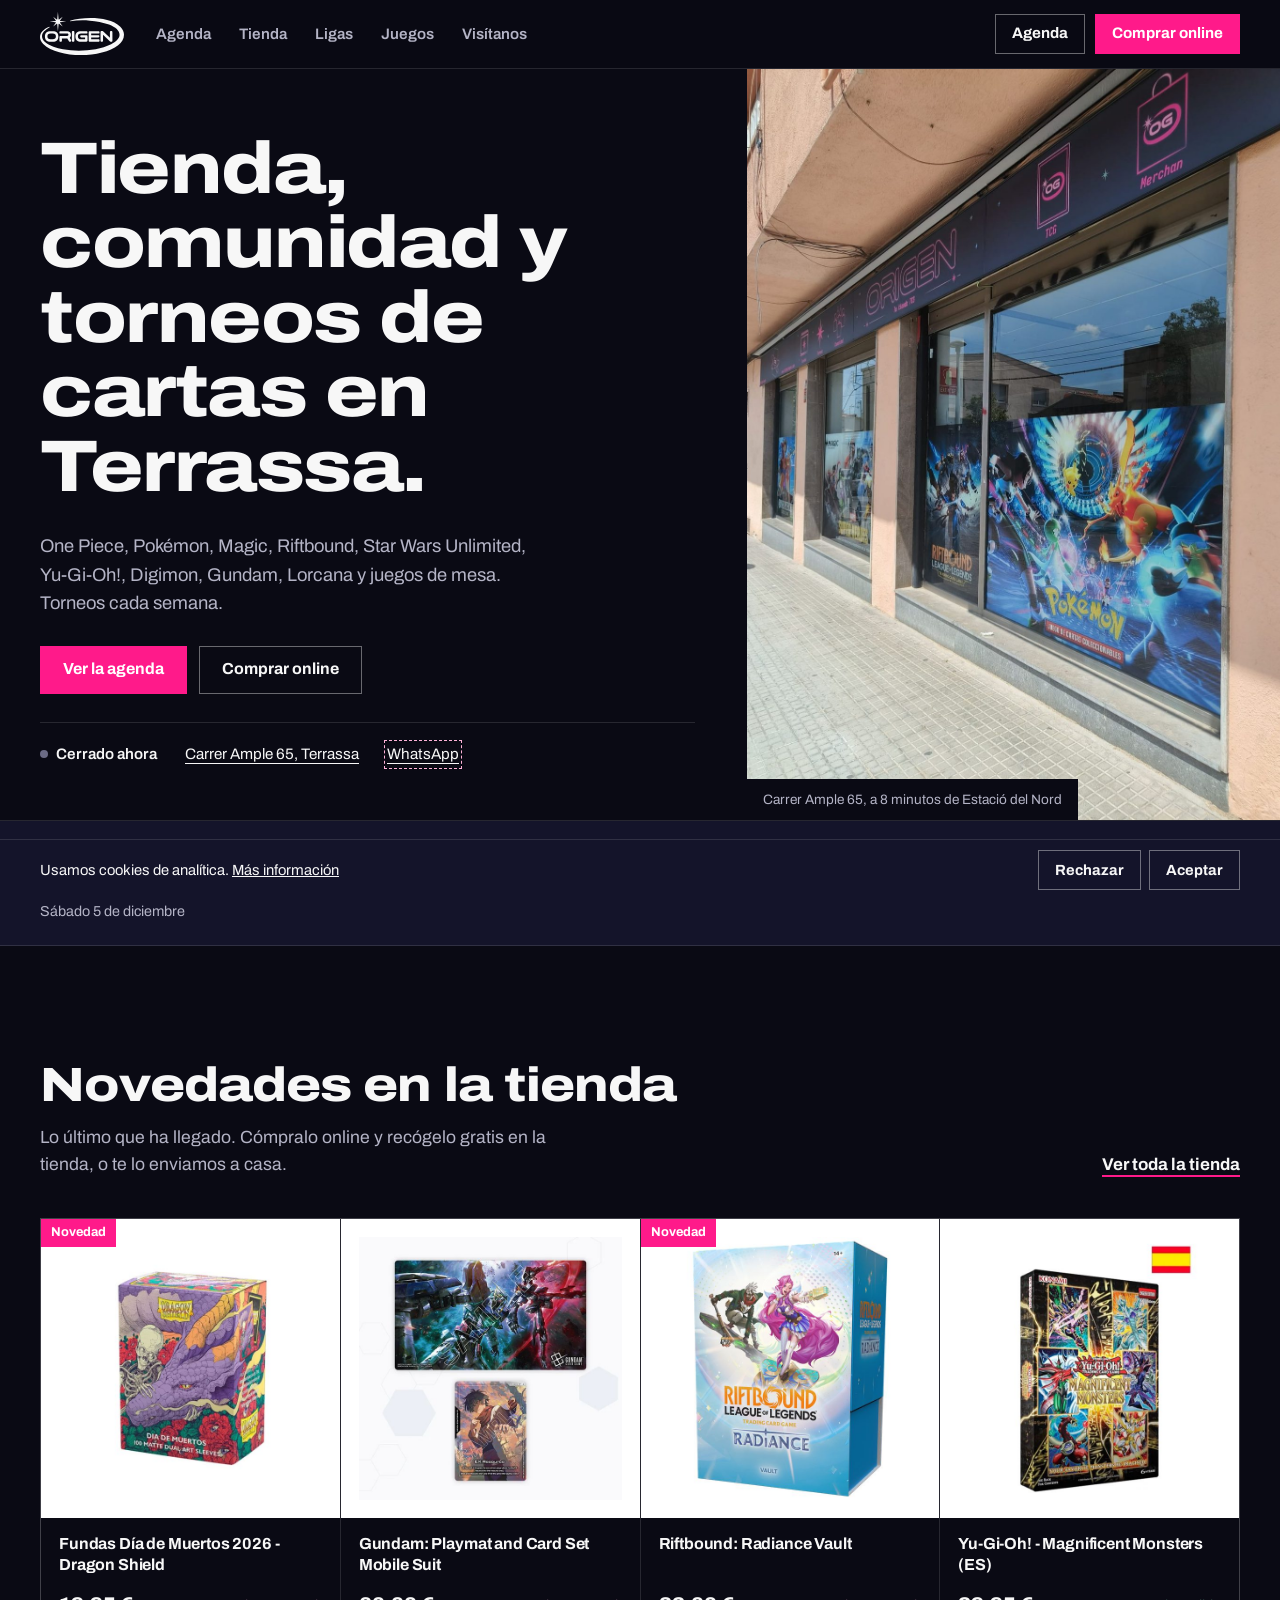
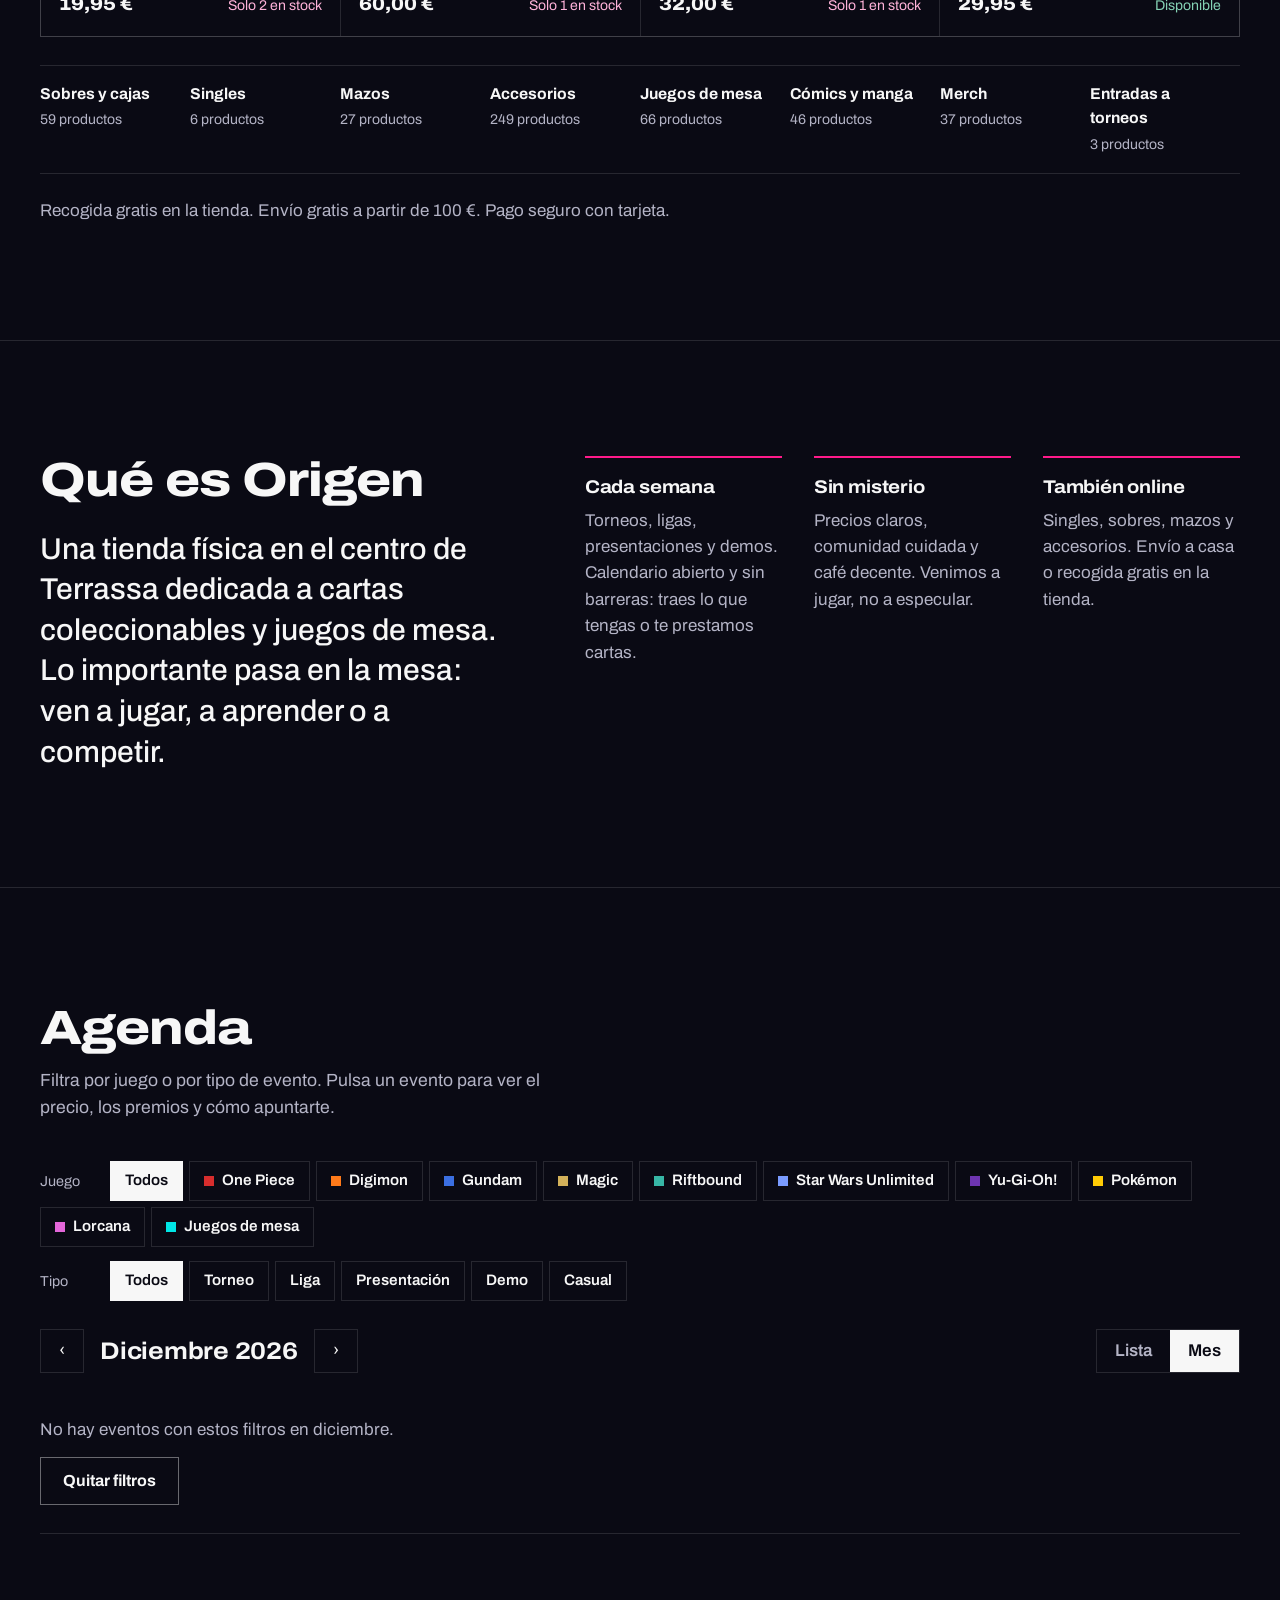
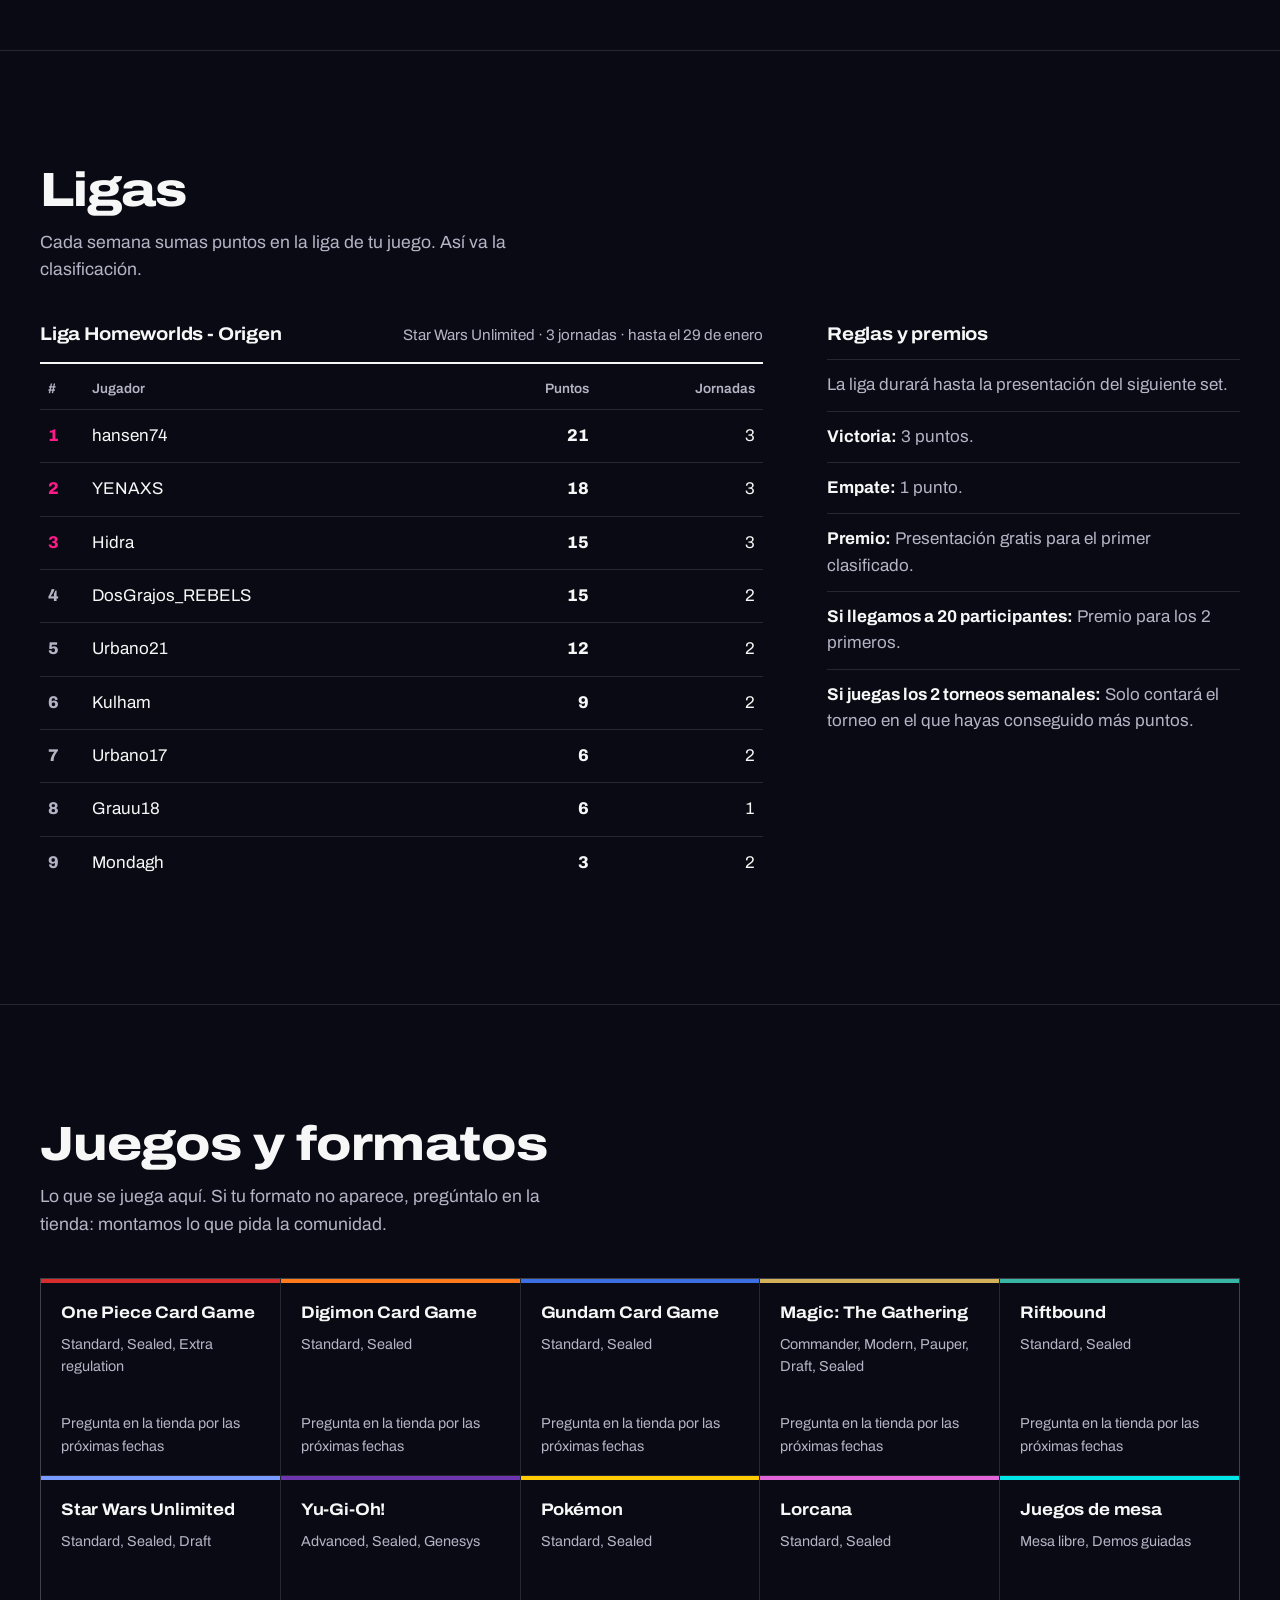
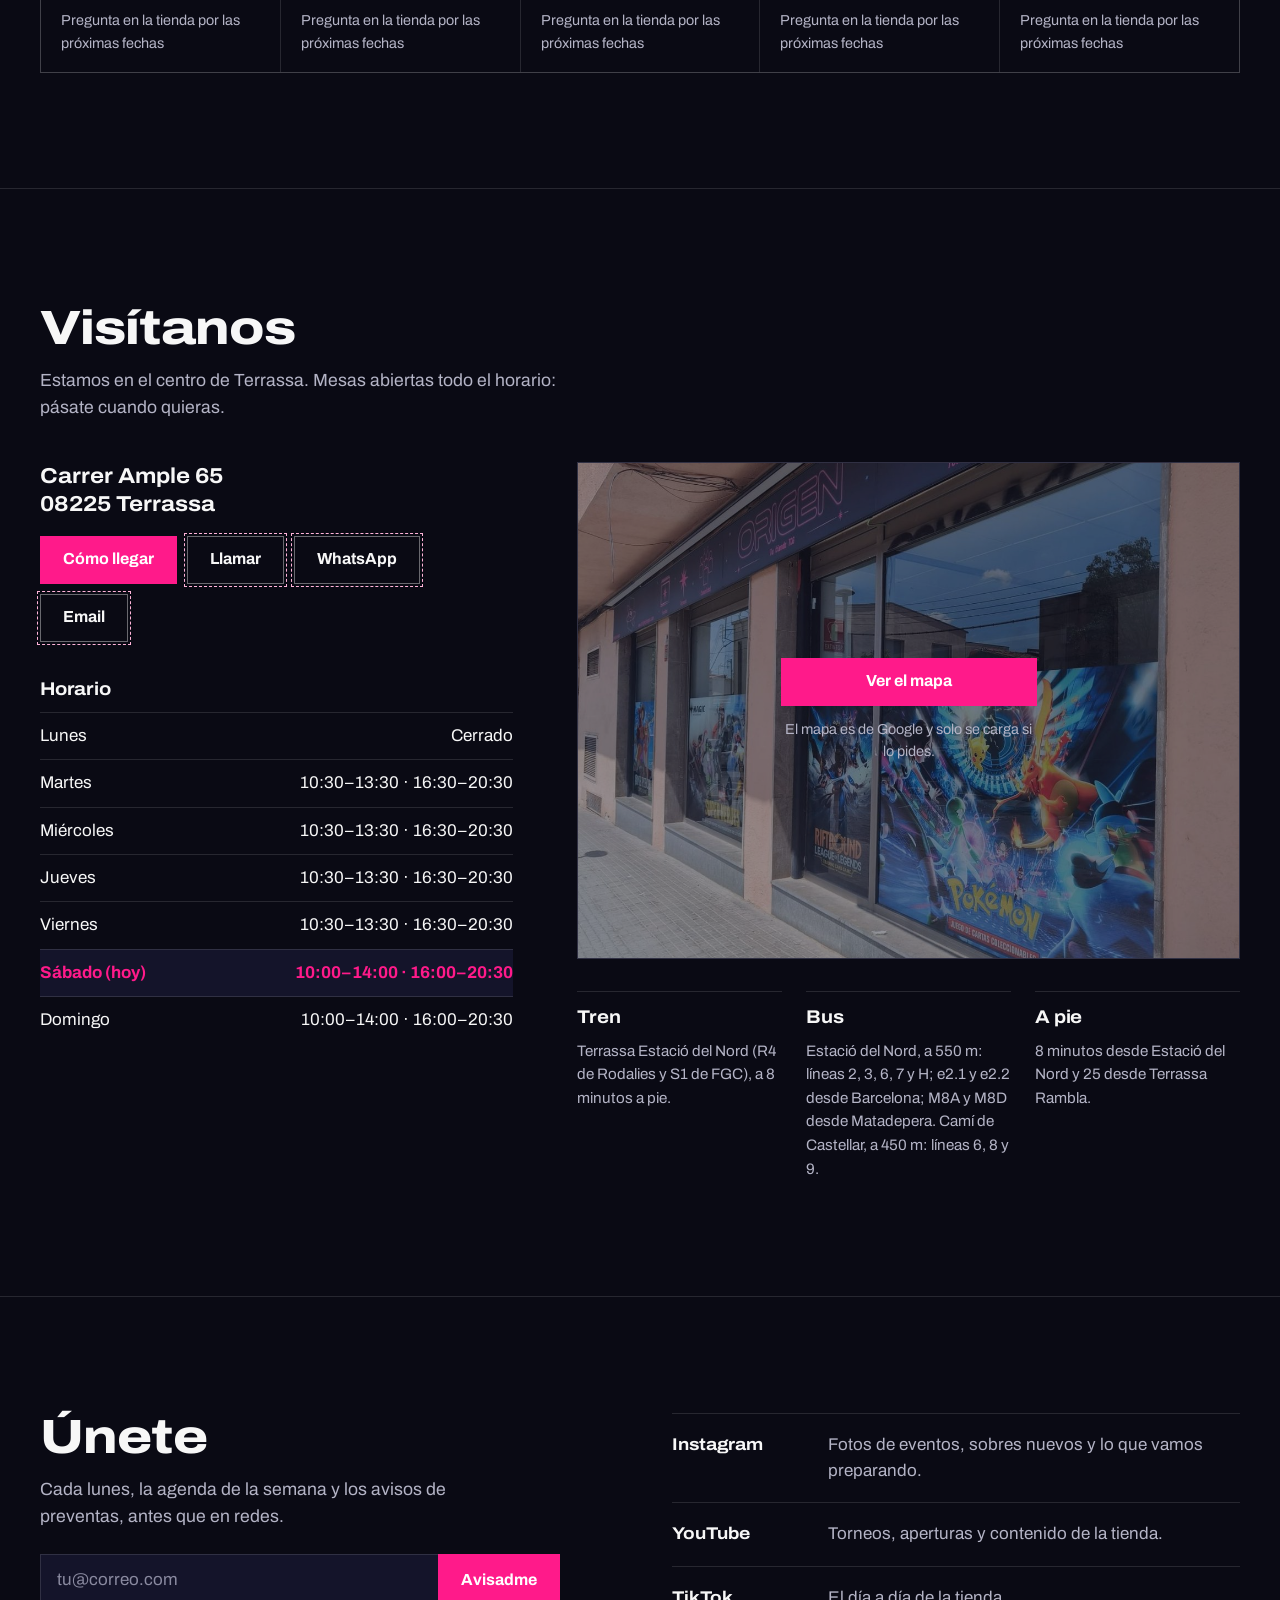
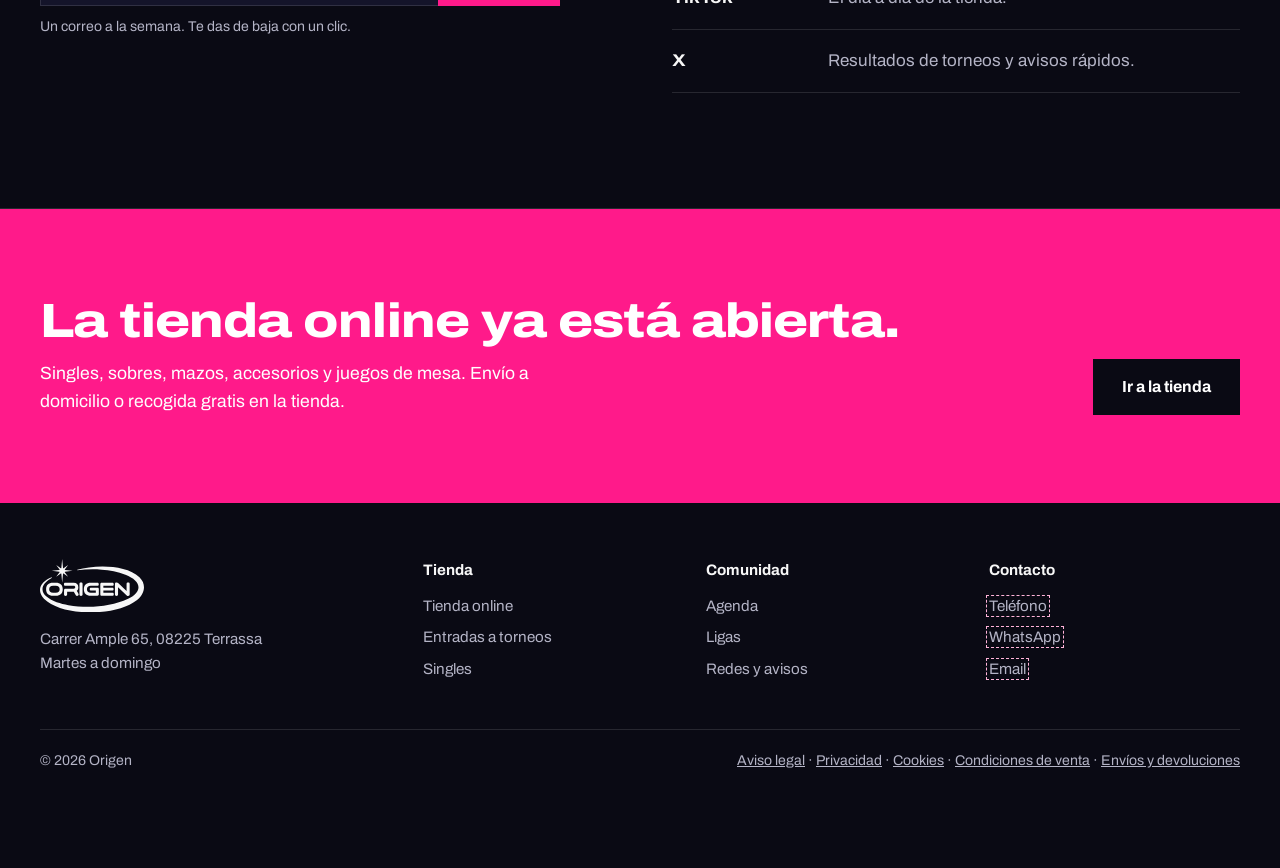
==== commit ace38ade: "Tercera versión: estructura y contenido de la web actual, diseño nuevo y mejoras de la auditoría La " ====
--- a/index.html
+++ b/index.html
@@ -4,345 +4,311 @@
 <meta charset="utf-8">
 <meta name="viewport" content="width=device-width, initial-scale=1">
 <meta name="robots" content="noindex, nofollow">
-<title>Origen, tienda de cartas y juegos de mesa en Terrassa</title>
-<meta name="description" content="Tienda de cartas coleccionables y juegos de mesa en Carrer Ample 65, Terrassa. Torneos cada semana de One Piece, Pokémon, Magic, Riftbound y más.">
-<script>document.documentElement.classList.add('js')</script>
+<title>Origen · Tienda de cartas, torneos y comunidad en Terrassa</title>
 <link rel="preconnect" href="https://fonts.googleapis.com">
 <link rel="preconnect" href="https://fonts.gstatic.com" crossorigin>
-<link href="https://fonts.googleapis.com/css2?family=Schibsted+Grotesk:wght@400;600;800&display=swap" rel="stylesheet">
+<link href="https://fonts.googleapis.com/css2?family=Archivo:wdth,wght@62..125,400..800&display=swap" rel="stylesheet">
 <style>
-/* Colores de la marca Origen: el azul noche del rótulo, el magenta del neón, la menta y el rosa suave */
+/* Paleta de la marca Origen (la misma que usa su web) */
 :root {
-  --noche: #0e153f;
-  --noche-2: #1b2459;
-  --papel: #f7f7f7;
-  --papel-2: #e9e9f0;
+  --fondo: #0a0a14;
+  --fondo-2: #14142a;
+  --fondo-3: #1d1d3a;
+  --linea: rgba(247, 247, 247, 0.12);
+  --texto: #f7f7f7;
+  --texto-2: #b4b4c6;
   --magenta: #ff1a8a;
+  --magenta-osc: #cb0c86;
   --menta: #85d3b5;
-  --rosa: #ffb3d9;
-  --negro: #000000;
-  --gris: #4a4f6e;
-  --gris-claro: #c8c8d4;
-
-  --texto: "Schibsted Grotesk", system-ui, sans-serif;
-  --paso-peq: clamp(0.875rem, 0.85rem + 0.1vw, 0.9375rem);
-  --paso-cuerpo: clamp(1.0625rem, 1rem + 0.25vw, 1.1875rem);
-  --paso-entrada: clamp(1.25rem, 1.1rem + 0.7vw, 1.625rem);
-  --paso-titulo: clamp(2.25rem, 1.4rem + 3.4vw, 4.25rem);
-  --paso-nombre: clamp(3.5rem, 2rem + 6vw, 7rem);
-
-  --radio-carta: 18px;
-  --margen: clamp(16px, 3vw, 32px);
-  --ease-out: cubic-bezier(0.22, 1, 0.36, 1);
-  --ease-soft: cubic-bezier(0.33, 1, 0.68, 1);
+  --tinta: #0e153f;
+  --ancho: 1280px;
+  --margen: clamp(20px, 4vw, 40px);
+  --fuente: "Archivo", system-ui, sans-serif;
 }
 *, *::before, *::after { box-sizing: border-box; }
-html { scroll-behavior: smooth; scroll-padding-top: 88px; }
-body { margin: 0; background: var(--noche); color: var(--papel); font: 400 var(--paso-cuerpo)/1.45 var(--texto); letter-spacing: -0.01em; -webkit-font-smoothing: antialiased; }
-img { display: block; max-width: 100%; height: auto; }
+html { scroll-behavior: smooth; scroll-padding-top: 80px; }
+@media (prefers-reduced-motion: reduce) { html { scroll-behavior: auto; } *, *::before, *::after { transition: none !important; animation: none !important; } }
+body { margin: 0; background: var(--fondo); color: var(--texto); font: 400 1.0625rem/1.55 var(--fuente); -webkit-font-smoothing: antialiased; }
+img { display: block; max-width: 100%; }
 a { color: inherit; }
-button { font: inherit; color: inherit; }
-:focus-visible { outline: 3px solid var(--magenta); outline-offset: 3px; }
-h1, h2, h3, h4 { margin: 0; font-weight: 800; letter-spacing: -0.045em; line-height: 0.92; }
-h2 { font-size: var(--paso-titulo); }
-h3 { font-size: var(--paso-entrada); letter-spacing: -0.02em; line-height: 1.1; }
-p { margin: 0; max-width: 58ch; }
-.ancho { width: min(1240px, 100% - 2 * var(--margen)); margin-inline: auto; }
+button, input { font: inherit; color: inherit; }
+:focus-visible { outline: 2px solid var(--magenta); outline-offset: 3px; }
+.ancho { width: min(var(--ancho), 100% - 2 * var(--margen)); margin-inline: auto; }
+/* Titulares: la letra ancha recuerda al logotipo, pero en minúsculas y legible */
+h1, h2, h3 { margin: 0; font-stretch: 118%; font-weight: 800; letter-spacing: -0.02em; line-height: 1.02; }
+h2 { font-size: clamp(1.9rem, 1.3rem + 2.2vw, 3rem); }
+h3 { font-size: 1.15rem; font-stretch: 110%; font-weight: 700; letter-spacing: -0.01em; line-height: 1.2; }
+p { margin: 0; }
+.secundario { color: var(--texto-2); }
 .oculto { position: absolute; width: 1px; height: 1px; overflow: hidden; clip: rect(0 0 0 0); white-space: nowrap; }
 
-/* Botones: siempre píldora, siempre planos */
-.boton { display: inline-flex; align-items: center; justify-content: center; min-height: 52px; padding: 0 26px; border: 0; border-radius: 999px; font-weight: 600; font-size: var(--paso-cuerpo); text-decoration: none; cursor: pointer; transition: transform 140ms var(--ease-out), background-color 180ms ease; }
-.boton:active { transform: scale(0.96); }
-.boton-neon { background: var(--magenta); color: var(--noche); }
-.boton-neon:hover { background: var(--rosa); }
-.boton-noche { background: var(--noche); color: var(--papel); }
-.boton-noche:hover { background: var(--noche-2); }
-.boton-papel { background: var(--papel-2); color: var(--noche); }
-.boton-papel:hover { background: var(--papel); }
-
-/* Barra superior: como el rótulo de la fachada */
-.barra { position: sticky; top: 0; z-index: 20; background: var(--noche); }
-.barra .ancho { display: flex; align-items: center; gap: 24px; height: 76px; }
-.logo { width: 96px; color: var(--papel); flex: none; }
-.logo svg { width: 100%; height: auto; }
-.enlaces { display: flex; gap: 6px; margin: 0 auto; padding: 0; list-style: none; }
-.enlaces a { display: block; padding: 10px 14px; border-radius: 999px; font-weight: 600; text-decoration: none; transition: background-color 180ms ease; }
-.enlaces a:hover { background: var(--noche-2); }
+.boton { display: inline-flex; align-items: center; justify-content: center; gap: 10px; min-height: 48px; padding: 0 22px; border: 1px solid transparent; font-weight: 700; font-size: 1rem; text-decoration: none; cursor: pointer; background: transparent; color: var(--texto); transition: background-color 160ms ease, color 160ms ease, border-color 160ms ease; }
+.boton-principal { background: var(--magenta); color: #fff; }
+.boton-principal:hover { background: var(--magenta-osc); }
+.boton-borde { border-color: rgba(247, 247, 247, 0.4); color: var(--texto); }
+.boton-borde:hover { border-color: var(--texto); background: var(--fondo-2); }
+.enlace { font-weight: 700; color: var(--texto); text-decoration: underline; text-decoration-color: var(--magenta); text-decoration-thickness: 2px; text-underline-offset: 5px; }
+.enlace:hover { color: var(--magenta); }
+
+/* Cabecera */
+.cabecera { position: sticky; top: 0; z-index: 30; background: rgba(10, 10, 20, 0.96); border-bottom: 1px solid var(--linea); }
+.cabecera .ancho { display: flex; align-items: center; gap: 32px; height: 68px; }
+.logo { width: 84px; flex: none; color: var(--texto); }
+.logo svg { width: 100%; height: auto; display: block; }
+.menu { display: flex; gap: 28px; margin: 0; padding: 0; list-style: none; }
+.menu a { text-decoration: none; font-weight: 600; font-size: 0.95rem; color: var(--texto-2); transition: color 160ms ease; }
+.menu a:hover { color: var(--texto); }
+.cabecera-acciones { margin-left: auto; display: flex; gap: 10px; align-items: center; }
+.cabecera .boton { min-height: 40px; padding: 0 16px; font-size: 0.95rem; }
 .abrir-menu { display: none; }
-@media (max-width: 960px) {
-  .enlaces { display: none; position: absolute; top: 76px; left: 0; right: 0; flex-direction: column; background: var(--noche); padding: 8px var(--margen) 24px; }
-  .enlaces.abierto { display: flex; }
-  .enlaces a { font-size: var(--paso-entrada); padding: 12px 0; }
-  .abrir-menu { display: inline-flex; margin-left: auto; min-height: 44px; padding: 0 18px; background: var(--noche-2); color: var(--papel); }
-  .barra .boton-neon { display: none; }
-}
-
-/* La carta: el objeto de toda la página. Esquinas redondeadas como una carta de verdad */
-.carta { background: var(--papel); color: var(--noche); border-radius: var(--radio-carta); padding: 14px; display: grid; gap: 10px; }
-.carta-cabeza { display: flex; align-items: center; gap: 14px; background: var(--papel-2); border-radius: 10px; padding: 10px 10px 10px 18px; }
-.carta-cabeza h1, .carta-cabeza .nombre { flex: 1; min-width: 0; }
-.coste { flex: none; width: 64px; height: 64px; border-radius: 50%; background: var(--magenta); color: var(--noche); display: grid; place-items: center; font-weight: 800; font-size: var(--paso-entrada); letter-spacing: -0.04em; }
-.arte { border-radius: 10px; overflow: hidden; background: var(--noche-2); }
-.arte img { width: 100%; height: 100%; object-fit: cover; }
-.linea-tipo { display: flex; flex-wrap: wrap; justify-content: space-between; gap: 4px 12px; background: var(--papel-2); border-radius: 10px; padding: 10px 18px; font-weight: 600; }
-.caja-texto { padding: 6px 18px 4px; display: grid; gap: 10px; }
-.pie-carta { display: flex; justify-content: space-between; align-items: center; gap: 12px; padding: 0 4px 0 18px; font-size: var(--paso-peq); color: var(--gris); }
-.stat { background: var(--noche); color: var(--papel); border-radius: 10px; padding: 8px 14px; font-weight: 600; font-variant-numeric: tabular-nums; }
+@media (max-width: 980px) {
+  .menu { display: none; position: absolute; top: 68px; left: 0; right: 0; flex-direction: column; gap: 0; background: var(--fondo); border-bottom: 1px solid var(--linea); padding: 8px var(--margen) 16px; }
+  .menu.abierto { display: flex; }
+  .menu a { display: block; padding: 14px 0; font-size: 1.1rem; color: var(--texto); border-bottom: 1px solid var(--linea); }
+  .abrir-menu { display: inline-flex; }
+  .cabecera .boton-principal { display: none; }
+}
 
 /* Portada */
-.portada { padding-top: clamp(40px, 8vh, 96px); overflow: hidden; }
-.portada .carta { width: min(640px, 100%); margin-inline: auto; transform-origin: 50% 100%; }
-.portada h1 { font-size: var(--paso-nombre); line-height: 0.88; }
-.portada .arte { aspect-ratio: 16 / 11; }
-.portada .arte img { object-position: 50% 30%; }
-.portada .caja-texto p:first-child { font-size: var(--paso-entrada); line-height: 1.3; }
-.portada-acciones { display: flex; flex-wrap: wrap; gap: 10px; margin-top: 6px; }
-.estado { display: inline-flex; align-items: center; gap: 10px; font-weight: 600; color: var(--noche); font-size: var(--paso-cuerpo); }
-.estado::before { content: ""; width: 12px; height: 12px; border-radius: 50%; background: #1f9d6b; }
-.estado.cerrado::before { background: var(--gris-claro); }
-@media (max-width: 640px) {
-  .portada { padding-top: 20px; }
-  .portada .carta { padding: 10px; }
-  .coste { width: 52px; height: 52px; }
-}
-
-section { position: relative; }
-.bloque { padding-block: clamp(112px, 11vw, 168px); }
+.portada { border-bottom: 1px solid var(--linea); }
+.portada-rejilla { display: grid; grid-template-columns: minmax(0, 7fr) minmax(0, 5fr); min-height: min(calc(100svh - 68px - 132px), 680px); }
+.portada-texto { padding: clamp(40px, 7vh, 88px) clamp(24px, 4vw, 64px) clamp(40px, 6vh, 72px) max(var(--margen), (100vw - var(--ancho)) / 2); display: flex; flex-direction: column; justify-content: center; gap: 28px; }
+.portada h1 { font-size: clamp(2.4rem, 1.2rem + 4.2vw, 4.6rem); max-width: 14ch; }
+.portada h1 span { color: var(--magenta); }
+.portada-juegos { font-size: 1.15rem; color: var(--texto-2); max-width: 46ch; }
+.portada-acciones { display: flex; flex-wrap: wrap; gap: 12px; }
+.datos-rapidos { display: flex; flex-wrap: wrap; gap: 8px 28px; font-size: 0.95rem; color: var(--texto-2); padding-top: 20px; border-top: 1px solid var(--linea); }
+.datos-rapidos a { color: var(--texto); text-underline-offset: 4px; }
+.estado { display: inline-flex; align-items: center; gap: 8px; color: var(--texto); font-weight: 600; }
+.estado::before { content: ""; width: 8px; height: 8px; border-radius: 50%; background: var(--menta); }
+.estado.cerrado::before { background: #6b6b85; }
+.portada-foto { position: relative; background: var(--fondo-2); }
+.portada-foto img { position: absolute; inset: 0; width: 100%; height: 100%; object-fit: cover; object-position: 55% 40%; }
+.portada-foto figcaption { position: absolute; left: 0; bottom: 0; background: var(--fondo); padding: 10px 16px; font-size: 0.85rem; color: var(--texto-2); }
+@media (max-width: 900px) {
+  .portada-rejilla { grid-template-columns: 1fr; min-height: 0; }
+  .portada-texto { padding: 32px var(--margen) 28px; gap: 22px; }
+  .portada h1 { font-size: 2.3rem; }
+  .cabecera .boton-borde:not(.abrir-menu) { display: none; }
+  .portada-foto { aspect-ratio: 16 / 10; }
+}
+
+/* Hoy en Origen: lo que pasa ahora mismo, en una franja */
+.hoy { background: var(--fondo-2); border-bottom: 1px solid var(--linea); }
+.hoy .ancho { display: grid; grid-template-columns: 200px repeat(3, minmax(0, 1fr)); }
+.hoy-titulo { padding: 22px 24px 22px 0; display: flex; flex-direction: column; justify-content: center; }
+.hoy-titulo strong { font-stretch: 112%; font-size: 1.15rem; }
+.hoy-titulo span { font-size: 0.9rem; color: var(--texto-2); }
+.hoy-evento { display: grid; grid-template-columns: auto 1fr; gap: 2px 14px; align-content: center; padding: 18px 24px; border-left: 1px solid var(--linea); text-align: left; background: none; border-top: 0; border-right: 0; border-bottom: 0; cursor: pointer; transition: background-color 160ms ease; }
+.hoy-evento:hover { background: var(--fondo-3); }
+.hoy-evento .hora { grid-row: span 2; font-stretch: 112%; font-weight: 800; font-size: 1.35rem; line-height: 1.1; }
+.hoy-evento .nombre { font-weight: 700; }
+.hoy-evento .meta { font-size: 0.9rem; color: var(--texto-2); display: flex; align-items: center; gap: 8px; }
+@media (max-width: 900px) {
+  .hoy .ancho { grid-template-columns: 1fr; }
+  .hoy-titulo { padding: 18px 0 8px; }
+  .hoy-evento { border-left: 0; border-top: 1px solid var(--linea); padding: 14px 0; }
+}
+
+.marca { width: 10px; height: 10px; background: var(--juego); flex: none; display: inline-block; }
+
+section.bloque { padding: clamp(72px, 9vw, 120px) 0; border-bottom: 1px solid var(--linea); }
+.cabeza-bloque { display: flex; flex-wrap: wrap; align-items: end; justify-content: space-between; gap: 16px 40px; margin-bottom: 40px; }
+.cabeza-bloque p { max-width: 52ch; margin-top: 14px; color: var(--texto-2); font-size: 1.1rem; }
+
+/* Novedades de la tienda */
+.productos { display: grid; grid-template-columns: repeat(4, minmax(0, 1fr)); gap: 1px; background: var(--linea); border: 1px solid var(--linea); }
+.producto { background: var(--fondo); display: grid; grid-template-rows: auto 1fr auto; text-decoration: none; transition: background-color 160ms ease; }
+.producto:hover { background: var(--fondo-2); }
+.producto-img { background: #fff; aspect-ratio: 1; display: grid; place-items: center; padding: 18px; position: relative; }
+.producto-img img { width: 100%; height: 100%; object-fit: contain; transition: transform 300ms ease; }
+.producto:hover .producto-img img { transform: scale(1.04); }
+.producto-etiqueta { position: absolute; top: 0; left: 0; background: var(--magenta); color: #fff; font-size: 0.8rem; font-weight: 700; padding: 4px 10px; }
+.producto-cuerpo { padding: 16px 18px 6px; }
+.producto-cuerpo h3 { font-size: 1rem; font-stretch: 100%; line-height: 1.3; }
+.producto-pie { display: flex; justify-content: space-between; align-items: baseline; gap: 12px; padding: 8px 18px 18px; }
+.producto-precio { font-weight: 800; font-stretch: 112%; font-size: 1.15rem; }
+.producto-stock { font-size: 0.88rem; color: var(--menta); }
+.producto-stock.poco { color: #ffb3d9; }
+.categorias { display: flex; flex-wrap: wrap; gap: 0; margin-top: 28px; border-top: 1px solid var(--linea); }
+.categorias a { flex: 1 1 140px; padding: 16px 18px 16px 0; text-decoration: none; border-bottom: 1px solid var(--linea); }
+.categorias a strong { display: block; font-size: 0.98rem; }
+.categorias a span { font-size: 0.88rem; color: var(--texto-2); }
+.categorias a:hover strong { color: var(--magenta); }
+.envio { margin-top: 24px; color: var(--texto-2); }
+@media (max-width: 980px) { .productos { grid-template-columns: repeat(2, minmax(0, 1fr)); } }
+
+/* Qué es Origen */
+.que-es { display: grid; grid-template-columns: minmax(0, 5fr) minmax(0, 7fr); gap: clamp(32px, 6vw, 96px); }
+.que-es .lema { font-size: clamp(1.35rem, 1rem + 1.1vw, 1.9rem); line-height: 1.35; font-weight: 500; max-width: 30ch; }
+.puntos { display: grid; grid-template-columns: repeat(3, minmax(0, 1fr)); gap: 32px; align-content: start; }
+.puntos div { border-top: 2px solid var(--magenta); padding-top: 18px; }
+.puntos p { margin-top: 10px; color: var(--texto-2); }
+@media (max-width: 900px) { .que-es, .puntos { grid-template-columns: 1fr; } }
 
 /* Agenda */
-.agenda { background: var(--noche); padding-top: clamp(168px, 14vw, 200px); padding-bottom: clamp(120px, 12vw, 180px); }
-.agenda-rejilla { display: grid; grid-template-columns: minmax(0, 1.25fr) minmax(0, 1fr); gap: clamp(32px, 5vw, 80px); align-items: start; }
-.palabra { container-type: inline-size; }
-.palabra h2 { font-size: 27cqw; line-height: 0.8; letter-spacing: -0.06em; color: var(--papel); margin-left: -0.04em; }
-.agenda-intro { margin-top: 24px; max-width: 46ch; color: var(--gris-claro); }
-.filtros { display: grid; gap: 12px; margin-top: 32px; }
-.fila-filtro { display: flex; flex-wrap: wrap; gap: 8px; align-items: center; }
-.fila-filtro > span { font-weight: 600; width: 56px; }
-.chip { display: inline-flex; align-items: center; gap: 8px; min-height: 40px; padding: 0 16px; border: 0; border-radius: 999px; background: var(--noche-2); color: var(--papel); font-weight: 600; font-size: var(--paso-peq); cursor: pointer; transition: background-color 180ms ease, transform 140ms var(--ease-out); }
-.chip:hover { background: #2a3470; }
-.chip:active { transform: scale(0.95); }
-.chip[aria-pressed="true"] { background: var(--papel); color: var(--noche); }
-.punto { width: 10px; height: 10px; border-radius: 50%; background: var(--juego); flex: none; }
-@media (max-width: 640px) { .fila-filtro > span { width: 100%; } }
-
-.navegar { display: flex; align-items: center; gap: 10px; margin: 40px 0 16px; flex-wrap: wrap; }
-.navegar h3 { min-width: 9ch; }
-.flecha { width: 44px; height: 44px; border: 0; border-radius: 50%; background: var(--noche-2); color: var(--papel); font-size: 1.3rem; cursor: pointer; transition: background-color 180ms ease, transform 140ms var(--ease-out); }
-.flecha:hover { background: #2a3470; }
-.flecha:active { transform: scale(0.92); }
-.vistas { margin-left: auto; display: inline-flex; gap: 4px; background: var(--noche-2); padding: 4px; border-radius: 999px; }
-.vistas button { border: 0; background: none; color: var(--gris-claro); min-height: 40px; padding: 0 18px; border-radius: 999px; font-weight: 600; cursor: pointer; }
-.vistas button[aria-pressed="true"] { background: var(--papel); color: var(--noche); }
-
-/* Lista: barras rellenas que se abren en su sitio */
-.dias { display: grid; gap: 6px; }
-.dia { background: var(--noche-2); border-radius: 10px; }
-.dia summary { list-style: none; display: flex; align-items: center; gap: 12px; min-height: 60px; padding: 0 20px; cursor: pointer; font-weight: 600; }
-.dia summary::-webkit-details-marker { display: none; }
-.dia summary::after { content: "+"; margin-left: auto; font-size: 1.5rem; font-weight: 400; transition: transform 240ms var(--ease-out); }
-.dia[open] summary::after { transform: rotate(45deg); }
-.dia summary .cuantos { color: var(--gris-claro); font-weight: 400; }
-.dia.hoy summary { color: var(--papel); }
-.marca-hoy { background: var(--magenta); color: var(--noche); border-radius: 999px; padding: 2px 10px; font-size: var(--paso-peq); }
-.eventos { display: grid; gap: 4px; padding: 0 10px 12px; }
-.evento { display: grid; grid-template-columns: 64px 1fr auto; gap: 14px; align-items: baseline; width: 100%; text-align: left; background: none; border: 0; border-radius: 8px; padding: 12px 10px; cursor: pointer; transition: background-color 180ms ease; }
-.evento:hover { background: #2a3470; }
-.evento .hora { color: var(--gris-claro); }
-.evento .titulo { font-weight: 600; display: flex; gap: 10px; align-items: baseline; }
-.evento .titulo .punto { transform: translateY(-1px); }
-.evento .precio { font-weight: 600; }
-.vacio { background: var(--noche-2); border-radius: 10px; padding: 28px 20px; display: grid; gap: 14px; justify-items: start; }
-
-/* Mes: una tabla de verdad */
-.mes { width: 100%; border-collapse: separate; border-spacing: 4px; table-layout: fixed; margin: 0 -4px; }
-.mes th { font-size: var(--paso-peq); color: var(--gris-claro); font-weight: 600; text-align: left; padding: 4px 8px; }
-.mes td { background: var(--noche-2); border-radius: 8px; vertical-align: top; height: 104px; padding: 8px; }
+.filtros { display: grid; gap: 14px; margin-bottom: 28px; }
+.filtro { display: flex; flex-wrap: wrap; align-items: center; gap: 6px; }
+.filtro-nombre { width: 64px; font-size: 0.9rem; color: var(--texto-2); }
+.opcion { display: inline-flex; align-items: center; gap: 8px; min-height: 40px; padding: 0 14px; border: 1px solid var(--linea); background: none; font-size: 0.95rem; font-weight: 600; cursor: pointer; transition: border-color 160ms ease, background-color 160ms ease; }
+.opcion:hover { border-color: rgba(247, 247, 247, 0.4); }
+.opcion[aria-pressed="true"] { background: var(--texto); color: var(--fondo); border-color: var(--texto); }
+@media (max-width: 700px) { .filtro { flex-wrap: nowrap; overflow-x: auto; margin-right: calc(-1 * var(--margen)); padding-right: var(--margen); scrollbar-width: none; } .filtro::-webkit-scrollbar { display: none; } .filtro-nombre { width: auto; flex: none; margin-right: 6px; } .opcion { flex: none; min-height: 44px; } .barra-mes h3 { font-size: 1.2rem; } }
+.barra-mes { display: flex; align-items: center; gap: 8px; margin-bottom: 16px; flex-wrap: wrap; }
+.barra-mes h3 { font-size: 1.5rem; min-width: 10ch; padding: 0 8px; }
+.flecha { width: 44px; height: 44px; border: 1px solid var(--linea); background: none; cursor: pointer; font-size: 1.1rem; }
+.flecha:hover { border-color: var(--texto); }
+.vista { margin-left: auto; display: inline-flex; border: 1px solid var(--linea); }
+.vista button { border: 0; background: none; min-height: 42px; padding: 0 18px; font-weight: 600; cursor: pointer; color: var(--texto-2); }
+.vista button[aria-pressed="true"] { background: var(--texto); color: var(--fondo); }
+.mes { width: 100%; border-collapse: collapse; table-layout: fixed; }
+.mes th { text-align: left; font-size: 0.85rem; font-weight: 600; color: var(--texto-2); padding: 0 10px 10px; }
+.mes td { border: 1px solid var(--linea); vertical-align: top; height: 118px; padding: 8px; }
 .mes td.fuera { background: transparent; }
-.mes .num { font-size: var(--paso-peq); font-weight: 600; color: var(--gris-claro); display: block; margin-bottom: 6px; }
-.mes td.hoy .num { color: var(--noche); background: var(--magenta); border-radius: 999px; width: 28px; height: 28px; display: grid; place-items: center; }
-.mes .mini { display: block; width: 100%; text-align: left; border: 0; background: var(--noche); border-radius: 6px; padding: 5px 7px 5px 12px; margin-bottom: 4px; font-size: var(--paso-peq); line-height: 1.25; cursor: pointer; position: relative; overflow: hidden; transition: background-color 180ms ease; }
-.mes .mini::before { content: ""; position: absolute; left: 0; top: 0; bottom: 0; width: 4px; background: var(--juego); }
-.mes .mini:hover { background: #2a3470; }
-@media (max-width: 760px) { .mes td { height: 64px; padding: 4px; } .mes .mini { font-size: 0; height: 8px; padding: 0; background: var(--juego); }
-  .mes .mini::before { display: none; } .mes th { padding: 2px; } }
-
-/* Tu próxima partida: la cosa viva */
-.proxima { position: sticky; top: 100px; display: grid; gap: 16px; }
-.proxima h3 { font-size: var(--paso-entrada); }
-.proxima select { appearance: none; width: 100%; min-height: 56px; border: 0; border-radius: 999px; padding: 0 48px 0 22px; background: var(--noche-2) url("data:image/svg+xml,%3Csvg xmlns='http://www.w3.org/2000/svg' width='14' height='9'%3E%3Cpath d='M1 1l6 6 6-6' stroke='%23f7f7f7' stroke-width='2' fill='none'/%3E%3C/svg%3E") no-repeat right 22px center; color: var(--papel); font: 600 var(--paso-cuerpo) var(--texto); cursor: pointer; }
-.carta-evento .arte { background: var(--juego); display: grid; gap: 2px; align-content: end; padding: 40px 18px 16px; }
-.carta-evento .arte span { font-weight: 600; color: var(--sobre-juego); }
-.carta-evento .arte strong { font-size: var(--paso-entrada); line-height: 0.92; letter-spacing: -0.045em; color: var(--sobre-juego); }
-.carta-evento .nombre { font-weight: 800; font-size: var(--paso-entrada); letter-spacing: -0.02em; line-height: 1.1; }
-.carta-evento .coste { font-size: var(--paso-cuerpo); }
-.cuenta { font-weight: 600; }
-@media (max-width: 960px) { .agenda-rejilla { grid-template-columns: 1fr; } .proxima { position: static; } }
-
-/* Juegos: la hoja de precios sobre el campo menta */
-.juegos { background: var(--menta); color: var(--noche); }
-.juegos-rejilla { display: grid; grid-template-columns: minmax(0, 1fr) minmax(0, 600px); gap: clamp(32px, 6vw, 96px); align-items: center; }
-.juegos-rejilla > div:first-child p { margin-top: 24px; max-width: 34ch; font-size: var(--paso-entrada); line-height: 1.3; }
-.hoja { background: var(--papel); padding: 56px clamp(20px, 4vw, 48px); clip-path: polygon(0 14px, 3% 0, 6% 14px, 9% 0, 12% 14px, 15% 0, 18% 14px, 21% 0, 24% 14px, 27% 0, 30% 14px, 33% 0, 36% 14px, 39% 0, 42% 14px, 45% 0, 48% 14px, 51% 0, 54% 14px, 57% 0, 60% 14px, 63% 0, 66% 14px, 69% 0, 72% 14px, 75% 0, 78% 14px, 81% 0, 84% 14px, 87% 0, 90% 14px, 93% 0, 96% 14px, 100% 0, 100% calc(100% - 14px), 97% 100%, 94% calc(100% - 14px), 91% 100%, 88% calc(100% - 14px), 85% 100%, 82% calc(100% - 14px), 79% 100%, 76% calc(100% - 14px), 73% 100%, 70% calc(100% - 14px), 67% 100%, 64% calc(100% - 14px), 61% 100%, 58% calc(100% - 14px), 55% 100%, 52% calc(100% - 14px), 49% 100%, 46% calc(100% - 14px), 43% 100%, 40% calc(100% - 14px), 37% 100%, 34% calc(100% - 14px), 31% 100%, 28% calc(100% - 14px), 25% 100%, 22% calc(100% - 14px), 19% 100%, 16% calc(100% - 14px), 13% 100%, 10% calc(100% - 14px), 7% 100%, 4% calc(100% - 14px), 0 100%); }
-.hoja h3 { font-size: var(--paso-entrada); margin: 40px 0 18px; }
-.hoja h3:first-child { margin-top: 0; }
-.hoja ul { list-style: none; margin: 0; padding: 0; display: grid; gap: 18px; }
-.item-linea { display: flex; align-items: baseline; gap: 10px; font-weight: 600; }
-.item-linea .relleno { flex: 1; border-bottom: 4px dotted var(--gris-claro); transform: translateY(-5px); min-width: 24px; }
-.item-linea a, .item-linea span:last-child { white-space: nowrap; }
-.item-linea a { text-underline-offset: 4px; }
-.item-linea .punto { width: 12px; height: 12px; align-self: center; }
-.formatos { margin-top: 4px; color: var(--gris); font-size: var(--paso-peq); max-width: 40ch; }
-@media (max-width: 960px) { .juegos-rejilla { grid-template-columns: 1fr; } }
-
-/* Liga: la clasificación impresa */
-.liga-rejilla { display: grid; grid-template-columns: minmax(0, 1fr) minmax(0, 1.25fr); gap: clamp(32px, 6vw, 96px); align-items: start; }
-.liga-rejilla .datos { margin-top: 20px; color: var(--gris-claro); }
-.cuadro { margin: 40px 0 0; }
-.cuadro img { width: 100%; aspect-ratio: 4 / 3; object-fit: cover; }
-.cuadro figcaption { margin-top: 10px; font-size: var(--paso-peq); color: var(--gris-claro); }
-.clasificacion h3 { margin: 32px 12px 12px; }
-.reglas { margin: 0; padding: 0 12px 0 32px; display: grid; gap: 8px; max-width: 60ch; }
-.clasificacion { background: var(--papel); color: var(--noche); border-radius: var(--radio-carta); padding: clamp(16px, 3vw, 32px); }
-.clasificacion table { width: 100%; border-collapse: collapse; font-variant-numeric: tabular-nums; }
-.clasificacion th { text-align: left; font-size: var(--paso-peq); color: var(--gris); font-weight: 600; padding: 0 12px 12px; }
-.clasificacion td { padding: 13px 12px; }
-.clasificacion tbody tr:nth-child(odd) td { background: var(--papel-2); }
-.clasificacion tbody tr td:first-child { border-radius: 8px 0 0 8px; width: 48px; font-weight: 800; }
-.clasificacion tbody tr td:last-child { border-radius: 0 8px 8px 0; }
-.clasificacion .num { text-align: right; }
-.clasificacion tbody tr:nth-child(1) td:first-child { color: var(--magenta); }
-.clasificacion .puntos { font-weight: 800; }
-@media (max-width: 960px) { .liga-rejilla { grid-template-columns: 1fr; } }
-
-/* El origen: la baraja de 1475 */
-.origen { background: var(--negro); padding-block: clamp(64px, 6vw, 96px) clamp(96px, 9vw, 144px); overflow: hidden; }
-.origen figure { margin: 0; }
-.origen figure img { width: 100%; }
-.origen-texto { display: grid; grid-template-columns: minmax(0, 1fr) minmax(0, 400px) 200px; gap: 32px; margin-top: 48px; align-items: end; }
-.origen-texto .credito { margin-top: 20px; }
-.pelicula { width: 100%; height: auto; display: block; }
-.origen .rey { width: 100%; }
-.origen-texto p:first-child { font-size: var(--paso-entrada); line-height: 1.25; letter-spacing: -0.02em; font-weight: 600; max-width: 30ch; }
-.credito { font-size: var(--paso-peq); color: var(--gris-claro); max-width: 52ch; }
-@media (max-width: 760px) { .origen-texto { grid-template-columns: 1fr 110px; } .origen-texto > div { grid-column: 1 / -1; } .pelicula { grid-column: 1; } .origen .rey { grid-column: 2; } .origen figure img { width: 180%; max-width: none; transform: translateX(-12%); } }
-
-/* Cómo llegar: lámina cuadrada y pestañas */
-.llegar { background: var(--papel); color: var(--noche); padding-block: 0; }
-.llegar-rejilla { display: grid; grid-template-columns: 1fr 1fr; min-height: 88svh; }
-.lamina { padding: 40px; display: grid; place-items: center; background: var(--papel-2); }
-.lamina-marco { width: 100%; aspect-ratio: 1; position: relative; overflow: hidden; }
-.lamina-marco > * { position: absolute; inset: 0; width: 100%; height: 100%; border: 0; object-fit: cover; }
-.lamina-marco [hidden] { display: none; }
-.llegar-texto { padding: clamp(40px, 6vw, 80px); display: flex; flex-direction: column; justify-content: space-between; gap: 40px; }
-.pestanas { display: flex; flex-wrap: wrap; gap: 6px; }
-.pestanas button { border: 0; background: var(--papel-2); color: var(--noche); min-height: 44px; padding: 0 18px; border-radius: 999px; font-weight: 600; cursor: pointer; transition: background-color 180ms ease; }
-.pestanas button:hover { background: var(--gris-claro); }
-.pestanas button[aria-selected="true"] { background: var(--noche); color: var(--papel); }
-.llegar-texto h2 { font-size: var(--paso-titulo); }
-.panel p { margin-top: 20px; max-width: 40ch; }
-.agenda-intro, .comunidad p, .postal p { max-width: 60ch; }
-.panel ul { margin: 20px 0 0; padding-left: 20px; display: grid; gap: 10px; max-width: 44ch; }
-.acciones-llegar { display: grid; grid-template-columns: 1fr 1fr; gap: 8px; }
-.acciones-llegar .boton { min-height: 72px; border-radius: 12px; }
-@media (max-width: 860px) { .llegar-rejilla { grid-template-columns: 1fr; min-height: 0; } .lamina { padding: 16px; } .llegar-texto { padding: 32px var(--margen) 56px; } .acciones-llegar { grid-template-columns: 1fr; } .acciones-llegar .boton { min-height: 60px; } }
-
-/* Horario: un cupón para recortar */
-.horario { background: var(--noche); }
-.cupon { --muesca: 28px; display: grid; grid-template-columns: 46fr 54fr; background: var(--rosa); color: var(--noche); border-radius: var(--radio-carta); -webkit-mask: radial-gradient(circle var(--muesca) at 46% 0, #0000 98%, #000) top / 100% 51% no-repeat, radial-gradient(circle var(--muesca) at 46% 100%, #0000 98%, #000) bottom / 100% 51% no-repeat; mask: radial-gradient(circle var(--muesca) at 46% 0, #0000 98%, #000) top / 100% 51% no-repeat, radial-gradient(circle var(--muesca) at 46% 100%, #0000 98%, #000) bottom / 100% 51% no-repeat; } /* taste-skill-ignore: máscara o elemento flotante */
-.cupon > div { padding: clamp(32px, 5vw, 56px); }
-.cupon > div:first-child { display: flex; flex-direction: column; justify-content: space-between; gap: 24px; }
-.cupon > div:last-child { border-left: 6px dotted var(--noche); }
-.cupon h2 { font-size: var(--paso-titulo); }
-.tabla-horario { width: 100%; border-collapse: collapse; }
-.tabla-horario td { padding: 10px 0; }
-.tramo { white-space: nowrap; }
-.tabla-horario td:first-child { font-weight: 600; padding-right: 20px; }
-.tabla-horario tr.hoy td { font-weight: 800; }
-.tabla-horario tr.hoy td:first-child::after { content: " (hoy)"; font-weight: 600; }
+.mes td.fuera .num { color: #4a4a62; }
+.mes .num { display: block; font-size: 0.85rem; font-weight: 700; color: var(--texto-2); margin-bottom: 6px; }
+.mes td.hoy { background: var(--fondo-2); box-shadow: inset 0 2px 0 var(--magenta); }
+.mes td.hoy .num { color: var(--magenta); }
+.mini { display: flex; gap: 6px; align-items: baseline; width: 100%; text-align: left; border: 0; background: none; padding: 3px 0; font-size: 0.85rem; line-height: 1.3; cursor: pointer; }
+.mini .marca { width: 7px; height: 7px; transform: translateY(-1px); }
+.mini:hover .t { color: var(--magenta); }
+.mini b { font-weight: 700; white-space: nowrap; }
+.lista { border-top: 1px solid var(--linea); }
+.lista-dia { display: grid; grid-template-columns: 180px 1fr; border-bottom: 1px solid var(--linea); }
+.lista-dia > h4 { margin: 0; padding: 18px 0; font-stretch: 112%; font-size: 1.05rem; }
+.lista-dia > h4 small { display: block; font-stretch: 100%; font-weight: 400; color: var(--texto-2); font-size: 0.9rem; }
+.lista-dia > h4 em { font-style: normal; color: var(--magenta); }
+.fila { display: grid; grid-template-columns: 64px minmax(0, 1fr) auto auto; gap: 16px; align-items: center; width: 100%; text-align: left; background: none; border: 0; border-top: 1px solid var(--linea); padding: 16px 0; cursor: pointer; }
+.fila:first-child { border-top: 0; }
+.fila:hover .fila-nombre { color: var(--magenta); }
+.fila-hora { font-weight: 700; }
+.fila-nombre { font-weight: 700; transition: color 160ms ease; }
+.fila-juego { display: flex; align-items: center; gap: 8px; font-size: 0.9rem; color: var(--texto-2); }
+.fila-precio { font-weight: 700; text-align: right; min-width: 64px; }
+.fila-tipo { font-size: 0.85rem; color: var(--texto-2); border: 1px solid var(--linea); padding: 3px 9px; white-space: nowrap; }
 @media (max-width: 760px) {
-  .cupon { grid-template-columns: 1fr; -webkit-mask: radial-gradient(circle var(--muesca) at 0 50%, #0000 98%, #000) left / 51% 100% no-repeat, radial-gradient(circle var(--muesca) at 100% 50%, #0000 98%, #000) right / 51% 100% no-repeat; mask: radial-gradient(circle var(--muesca) at 0 50%, #0000 98%, #000) left / 51% 100% no-repeat, radial-gradient(circle var(--muesca) at 100% 50%, #0000 98%, #000) right / 51% 100% no-repeat; } /* taste-skill-ignore: máscara o elemento flotante */
-  .cupon > div:last-child { border-left: 0; border-top: 6px dotted var(--noche); }
-}
-
-/* Tienda online y comunidad: la carta de respuesta */
-.respuesta { background: var(--magenta); color: var(--noche); padding-block: clamp(96px, 10vw, 160px) 0; overflow: hidden; }
-.respuesta-rejilla { display: grid; grid-template-columns: 4fr 1fr 7fr; align-items: end; min-height: 70svh; }
-.comunidad { padding-bottom: 64px; }
-.comunidad p { font-size: var(--paso-entrada); line-height: 1.3; max-width: 22ch; }
-.redes { list-style: none; padding: 0; margin: 24px 0 0; display: flex; flex-wrap: wrap; gap: 8px; }
-.redes a { display: inline-flex; min-height: 44px; align-items: center; padding: 0 18px; border-radius: 999px; background: var(--noche); color: var(--papel); font-weight: 600; text-decoration: none; transition: transform 140ms var(--ease-out), background-color 180ms ease; }
-.redes a:hover { background: var(--noche-2); }
-.redes a:active { transform: scale(0.95); }
-.carta-respuesta { grid-column: 3; background: var(--papel); border-radius: var(--radio-carta); padding: clamp(28px, 4vw, 48px) clamp(28px, 4vw, 48px) calc(clamp(28px, 4vw, 48px) + 72px); text-align: center; transform: rotate(2deg) translateY(60px); display: grid; gap: 16px; justify-items: center; }
-.carta-respuesta h2 { font-size: var(--paso-titulo); }
-.carta-respuesta p { max-width: 36ch; }
-.carta-respuesta .boton { width: 100%; min-height: 60px; margin-top: 8px; border-radius: 12px; }
-@media (max-width: 860px) { .respuesta-rejilla { grid-template-columns: 1fr; min-height: 0; } .carta-respuesta { grid-column: 1; transform: rotate(1deg) translateY(40px); } .comunidad { padding-bottom: 40px; } }
-
-/* El reverso: pie con efecto telón */
-.reverso { background: var(--noche); padding: 72px 0 32px; overflow: hidden; }
-@supports (animation-timeline: view()) { html.js .postal { animation: subir linear both; animation-timeline: view(); animation-range: entry 0% entry 90%; } }
-@keyframes subir { from { transform: translateY(160px); } }
-.postal { background: var(--papel); color: var(--noche); padding: 72px clamp(24px, 4vw, 56px) 28px; display: grid; grid-template-columns: 1fr 1fr; gap: 40px; -webkit-mask: radial-gradient(circle 50px at 50px 0, #0000 98%, #000) 0 0 / 100px 100% repeat-x; mask: radial-gradient(circle 50px at 50px 0, #0000 98%, #000) 0 0 / 100px 100% repeat-x; } /* taste-skill-ignore: máscara o elemento flotante */
-.postal h2 { font-size: var(--paso-titulo); }
-.postal .mensaje p { margin-top: 16px; max-width: 38ch; }
-.direccion { display: grid; gap: 12px; align-content: start; position: relative; padding-right: 110px; font-style: normal; }
-.direccion a { text-underline-offset: 4px; }
-.sello { position: absolute; top: 0; right: 0; width: 92px; background: var(--papel); padding: 6px; outline: 4px dotted var(--gris-claro); outline-offset: -2px; }
-.sello img { aspect-ratio: 3 / 4; object-fit: cover; }
-.imprenta span { max-width: 62ch; }
-.imprenta { grid-column: 1 / -1; font-size: var(--paso-peq); color: var(--gris); display: flex; flex-wrap: wrap; gap: 8px 20px; justify-content: space-between; }
-.imprenta nav { display: flex; flex-wrap: wrap; gap: 8px 16px; }
-@media (max-width: 760px) { .postal { grid-template-columns: 1fr; -webkit-mask-size: 64px 100%; mask-size: 64px 100%; } .direccion { padding-right: 76px; } .sello { width: 66px; } }
-
-/* Detalle del evento: otra carta de la baraja, en diálogo */
-dialog { border: 0; padding: 0; background: none; width: min(420px, 100% - 24px); max-height: calc(100svh - 24px); }
-dialog::backdrop { background: rgba(14, 21, 63, 0.7); }
-dialog .carta { box-shadow: 0 30px 80px -20px rgba(0, 0, 0, 0.6); } /* taste-skill-ignore: máscara o elemento flotante */
-dialog[open] .carta { animation: sacar 380ms var(--ease-out); }
-@keyframes sacar { from { transform: translateY(40px) rotate(-3deg); opacity: 0; } }
-.cerrar { justify-self: stretch; }
-
-/* Cookies: flota, así que puede llevar sombra */
-.cookies { background: var(--papel); color: var(--noche); font-size: var(--paso-peq); }
-.cookies .ancho { display: flex; flex-wrap: wrap; align-items: center; justify-content: space-between; gap: 10px 24px; padding-block: 12px; }
+  .lista-dia { grid-template-columns: 1fr; }
+  .lista-dia > h4 { padding: 16px 0 4px; }
+  .fila { grid-template-columns: 56px minmax(0, 1fr) auto; gap: 4px 12px; }
+  .fila-juego { grid-column: 2; grid-row: 2; }
+  .fila-tipo { display: none; }
+}
+.aviso-vacio { padding: 28px 0; color: var(--texto-2); border-bottom: 1px solid var(--linea); }
+.aviso-vacio button { margin-top: 14px; }
+
+/* Panel de detalle del evento */
+.panel { position: fixed; inset: 0 0 0 auto; z-index: 50; width: min(460px, 100%); background: var(--fondo); border-left: 1px solid var(--linea); padding: 28px; overflow-y: auto; transform: translateX(100%); transition: transform 260ms cubic-bezier(0.22, 1, 0.36, 1); visibility: hidden; }
+.panel.abierto { transform: none; visibility: visible; }
+.velo { position: fixed; inset: 0; z-index: 40; background: rgba(0, 0, 0, 0.6); opacity: 0; pointer-events: none; transition: opacity 200ms ease; }
+.velo.abierto { opacity: 1; pointer-events: auto; }
+.panel-cerrar { float: right; width: 44px; height: 44px; border: 1px solid var(--linea); background: none; cursor: pointer; font-size: 1.2rem; }
+.panel-juego { display: flex; align-items: center; gap: 8px; color: var(--texto-2); font-size: 0.95rem; margin-top: 8px; }
+.panel h3 { font-size: 1.7rem; font-stretch: 115%; font-weight: 800; margin: 14px 0 22px; clear: both; }
+.panel dl { display: grid; grid-template-columns: 120px 1fr; gap: 12px 16px; margin: 0 0 26px; padding: 20px 0; border-top: 1px solid var(--linea); border-bottom: 1px solid var(--linea); }
+.panel dt { color: var(--texto-2); }
+.panel dd { margin: 0; font-weight: 600; }
+.apuntarse { background: var(--fondo-2); padding: 18px 20px; margin-bottom: 20px; border-left: 3px solid var(--menta); }
+.apuntarse strong { display: block; margin-bottom: 4px; }
+.panel .boton { width: 100%; margin-bottom: 10px; }
+
+/* Ligas */
+.liga { display: grid; grid-template-columns: minmax(0, 7fr) minmax(0, 4fr); gap: clamp(32px, 5vw, 72px); align-items: start; }
+.liga-cabeza { display: flex; justify-content: space-between; align-items: baseline; gap: 16px; padding-bottom: 14px; border-bottom: 2px solid var(--texto); }
+.liga-cabeza span { color: var(--texto-2); font-size: 0.95rem; }
+.clasificacion { width: 100%; border-collapse: collapse; }
+.clasificacion th { text-align: left; font-size: 0.85rem; color: var(--texto-2); font-weight: 600; padding: 14px 8px 10px; }
+.clasificacion td { padding: 13px 8px; border-top: 1px solid var(--linea); }
+.clasificacion .num { text-align: right; font-variant-numeric: tabular-nums; }
+.clasificacion td:first-child { width: 44px; font-weight: 800; color: var(--texto-2); }
+.clasificacion tr:nth-child(-n+3) td:first-child { color: var(--magenta); }
+.clasificacion .pts { font-weight: 800; }
+.reglas h3 { margin-bottom: 14px; }
+.reglas ul { margin: 0; padding: 0; list-style: none; }
+.reglas li { padding: 12px 0; border-top: 1px solid var(--linea); color: var(--texto-2); }
+.reglas li strong { color: var(--texto); }
+@media (max-width: 900px) { .liga { grid-template-columns: 1fr; } }
+
+/* Juegos y formatos: rejilla compacta */
+.juegos { display: grid; grid-template-columns: repeat(5, minmax(0, 1fr)); gap: 1px; background: var(--linea); border: 1px solid var(--linea); }
+.juego { background: var(--fondo); padding: 20px 20px 18px; display: flex; flex-direction: column; gap: 10px; min-height: 196px; border-top: 4px solid var(--juego); }
+.juego h3 { font-size: 1.05rem; }
+.juego .formatos { font-size: 0.9rem; color: var(--texto-2); }
+.juego .proximo { margin-top: auto; font-size: 0.9rem; }
+.juego .proximo a { font-weight: 700; text-underline-offset: 4px; text-decoration-color: var(--juego); text-decoration-thickness: 2px; }
+.juego .proximo span { color: var(--texto-2); }
+@media (max-width: 1100px) { .juegos { grid-template-columns: repeat(3, minmax(0, 1fr)); } }
+@media (max-width: 640px) { .juegos { grid-template-columns: repeat(2, minmax(0, 1fr)); } .juego { min-height: 0; padding: 16px; } }
+
+/* Visítanos */
+.visita { display: grid; grid-template-columns: minmax(0, 5fr) minmax(0, 7fr); gap: clamp(32px, 5vw, 72px); }
+.visita h3 { margin-bottom: 12px; }
+.visita-bloque + .visita-bloque { margin-top: 36px; }
+.direccion { font-size: 1.35rem; font-stretch: 110%; font-weight: 700; line-height: 1.3; }
+.horario { width: 100%; border-collapse: collapse; }
+.horario td { padding: 10px 0; border-top: 1px solid var(--linea); }
+.horario td:last-child { text-align: right; }
+.horario tr.hoy td { color: var(--magenta); font-weight: 700; }
+.contacto { display: flex; flex-wrap: wrap; gap: 10px; }
+.mapa { position: relative; background: var(--fondo-2); aspect-ratio: 4 / 3; border: 1px solid var(--linea); overflow: hidden; }
+.mapa img { width: 100%; height: 100%; object-fit: cover; opacity: 0.55; }
+.mapa iframe { position: absolute; inset: 0; width: 100%; height: 100%; border: 0; }
+.mapa-cargar { position: absolute; inset: 0; display: grid; place-content: center; gap: 12px; text-align: center; }
+.mapa-cargar p { font-size: 0.9rem; color: var(--texto-2); max-width: 32ch; }
+.transporte { display: grid; grid-template-columns: repeat(3, minmax(0, 1fr)); gap: 24px; margin-top: 32px; }
+.transporte div { border-top: 1px solid var(--linea); padding-top: 14px; }
+.transporte p { color: var(--texto-2); font-size: 0.95rem; margin-top: 6px; }
+@media (max-width: 900px) { .visita, .transporte { grid-template-columns: 1fr; } }
+
+/* Comunidad */
+.comunidad { display: grid; grid-template-columns: minmax(0, 6fr) minmax(0, 6fr); gap: clamp(32px, 5vw, 72px); align-items: start; }
+.alta { display: flex; gap: 0; margin-top: 24px; max-width: 520px; }
+.alta input { flex: 1; min-width: 0; min-height: 52px; padding: 0 16px; background: var(--fondo-2); border: 1px solid var(--linea); border-right: 0; }
+.alta input::placeholder { color: #8a8aa0; }
+.alta .boton { min-height: 52px; }
+.alta-nota { margin-top: 10px; font-size: 0.88rem; color: var(--texto-2); }
+.redes { margin: 0; padding: 0; list-style: none; border-top: 1px solid var(--linea); }
+.redes a { display: grid; grid-template-columns: 140px 1fr; gap: 16px; padding: 18px 0; border-bottom: 1px solid var(--linea); text-decoration: none; }
+.redes a strong { font-stretch: 112%; }
+.redes a span { color: var(--texto-2); }
+.redes a:hover strong { color: var(--magenta); }
+@media (max-width: 900px) { .comunidad { grid-template-columns: 1fr; } .redes a { grid-template-columns: 1fr; gap: 2px; } }
+
+/* Tienda online: la única franja de color */
+.franja-tienda { background: var(--magenta); color: #fff; padding: clamp(56px, 7vw, 88px) 0; }
+.franja-tienda .ancho { display: grid; grid-template-columns: minmax(0, 1fr) auto; gap: 24px 48px; align-items: end; }
+.franja-tienda p { margin-top: 14px; font-size: 1.1rem; max-width: 52ch; }
+.franja-tienda .boton { background: var(--fondo); color: #fff; min-height: 56px; padding: 0 28px; }
+.franja-tienda .boton:hover { background: var(--tinta); }
+@media (max-width: 760px) { .franja-tienda .ancho { grid-template-columns: 1fr; } }
+
+/* Pie */
+footer { padding: 56px 0 96px; color: var(--texto-2); font-size: 0.95rem; }
+.pie { display: grid; grid-template-columns: 1.4fr 1fr 1fr 1fr; gap: 32px; }
+.pie .logo { width: 104px; margin-bottom: 16px; }
+.pie h4 { margin: 0 0 12px; color: var(--texto); font-size: 0.95rem; }
+.pie ul { margin: 0; padding: 0; list-style: none; display: grid; gap: 8px; }
+.pie a { text-decoration: none; }
+.pie a:hover { color: var(--texto); }
+.legal { margin-top: 48px; padding-top: 20px; border-top: 1px solid var(--linea); display: flex; flex-wrap: wrap; justify-content: space-between; gap: 12px; font-size: 0.88rem; }
+@media (max-width: 900px) { .pie { grid-template-columns: 1fr 1fr; } }
+
+/* Barra móvil fija y cookies compactas */
+.barra-movil { display: none; }
+@media (max-width: 760px) {
+  .barra-movil { display: grid; grid-template-columns: 1fr 1fr; position: fixed; left: 0; right: 0; bottom: 0; z-index: 35; background: var(--fondo); border-top: 1px solid var(--linea); padding: 8px var(--margen) calc(8px + env(safe-area-inset-bottom)); gap: 8px; transform: translateY(110%); transition: transform 220ms ease; }
+  .barra-movil.visible { transform: none; }
+  .barra-movil .boton { min-height: 46px; }
+}
+.cookies { position: fixed; left: 0; right: 0; bottom: 0; z-index: 36; background: var(--fondo-2); border-top: 1px solid var(--linea); font-size: 0.92rem; }
+.cookies .ancho { display: flex; flex-wrap: wrap; align-items: center; justify-content: space-between; gap: 8px 24px; padding-block: 10px; }
 .cookies div { display: flex; gap: 8px; }
-.cookies p { max-width: 48ch; }
-.cookies .boton { min-height: 40px; padding: 0 20px; font-size: var(--paso-peq); }
-
-/* Movimiento: entradas por partes, una vez; con JS desactivado todo se ve */
-html.js .entra > * { opacity: 0; transform: translateY(24px); transition: opacity 700ms var(--ease-out), transform 700ms var(--ease-out); }
-html.js .entra.visto > * { opacity: 1; transform: none; }
-html.js .entra.visto > *:nth-child(2) { transition-delay: 80ms; }
-html.js .entra.visto > *:nth-child(3) { transition-delay: 160ms; }
-html.js .entra.visto > *:nth-child(4) { transition-delay: 240ms; }
-html.js .portada .carta { animation: repartir 900ms var(--ease-out) both; }
-@keyframes repartir { from { transform: translateY(120px) rotate(4deg); opacity: 0; } }
-.portada .arte img { animation: deriva 24s var(--ease-soft) infinite alternate; }
-@keyframes deriva { from { transform: scale(1.02); } to { transform: scale(1.1) translateY(-2%); } }
-.origen figure img { transition: transform 200ms linear; }
-html.js .dias .dia { animation: fila 500ms var(--ease-out) both; }
-@keyframes fila { from { opacity: 0; transform: translateY(12px); } }
-@media (prefers-reduced-motion: reduce) {
-  html { scroll-behavior: auto; }
-  html.js .entra > * { transform: none; transition: opacity 300ms ease; }
-  html.js .portada .carta, html.js .postal, .portada .arte img, html.js .dias .dia, dialog[open] .carta { animation: none; }
-  .origen figure img { transform: none !important; }
-}
+.cookies .boton { min-height: 40px; padding: 0 16px; font-size: 0.92rem; }
+.pendiente { outline: 1px dashed #ffb3d9; outline-offset: 2px; }
 </style>
 </head>
 <body>
-<div class="principal">
-<div class="cookies" id="cookies" role="region" aria-label="Cookies" hidden>
-  <div class="ancho">
-    <p>Usamos cookies propias y de terceros para analítica. ¿Nos dejas? <a href="#">Política de cookies</a></p>
-    <div>
-      <button class="boton boton-papel" data-cookies="rechazadas">Rechazar</button>
-      <button class="boton boton-noche" data-cookies="aceptadas">Aceptar</button>
-    </div>
-  </div>
-</div>
-<header class="barra">
+
+<header class="cabecera">
   <div class="ancho">
     <a class="logo" href="#inicio" aria-label="Origen, inicio"><svg role="img" aria-hidden="true" id="Capa_2" data-name="Capa 2" xmlns="http://www.w3.org/2000/svg" viewBox="0 0 175.22 89.91">
   <defs>
@@ -369,197 +335,273 @@
     </g>
   </g>
 </svg></a>
-    <button class="boton abrir-menu" aria-expanded="false" aria-controls="enlaces">Menú</button>
-    <ul class="enlaces" id="enlaces">
+    <ul class="menu" id="menu">
       <li><a href="#agenda">Agenda</a></li>
+      <li><a href="#tienda">Tienda</a></li>
+      <li><a href="#ligas">Ligas</a></li>
       <li><a href="#juegos">Juegos</a></li>
-      <li><a href="#liga">Liga</a></li>
-      <li><a href="#llegar">Cómo llegar</a></li>
-      <li><a href="#tienda">Tienda online</a></li>
+      <li><a href="#visitanos">Visítanos</a></li>
     </ul>
-    <a class="boton boton-neon" href="#agenda">Ver qué se juega</a>
+    <div class="cabecera-acciones">
+      <a class="boton boton-borde" href="#agenda">Agenda</a>
+      <a class="boton boton-principal" href="https://www.origenjuegos.com/tienda">Comprar online</a>
+      <button class="boton boton-borde abrir-menu" aria-expanded="false" aria-controls="menu">Menú</button>
+    </div>
   </div>
 </header>
 
 <main id="inicio">
-  <section class="portada" aria-label="Origen">
+  <section class="portada" aria-labelledby="titular">
+    <div class="portada-rejilla">
+      <div class="portada-texto">
+        <h1 id="titular">Tienda, comunidad y torneos de cartas en Terrassa.</h1>
+        <p class="portada-juegos">One Piece, Pokémon, Magic, Riftbound, Star Wars Unlimited, Yu-Gi-Oh!, Digimon, Gundam, Lorcana y juegos de mesa. Torneos cada semana.</p>
+        <div class="portada-acciones">
+          <a class="boton boton-principal" href="#agenda">Ver la agenda</a>
+          <a class="boton boton-borde" href="https://www.origenjuegos.com/tienda">Comprar online</a>
+        </div>
+        <div class="datos-rapidos">
+          <span class="estado" id="estado">Abierto ahora</span>
+          <a href="https://www.google.com/maps/search/?api=1&query=Carrer%20Ample%2065%2C%2008225%20Terrassa" target="_blank" rel="noopener">Carrer Ample 65, Terrassa</a>
+          <a href="#" class="pendiente" title="Falta el número real de WhatsApp">WhatsApp</a>
+        </div>
+      </div>
+      <figure class="portada-foto" style="margin:0">
+        <img src="assets/fachada-origen.jpg" width="1200" height="1600" alt="Fachada de Origen en Carrer Ample 65: rótulo azul noche con el nombre en neón y escaparates con carteles de Pokémon, Riftbound y Magic">
+        <figcaption>Carrer Ample 65, a 8 minutos de Estació del Nord</figcaption>
+      </figure>
+    </div>
+  </section>
+
+  <section class="hoy" aria-label="Próximos eventos en la tienda">
+    <div class="ancho" id="hoy"></div>
+  </section>
+
+  <section class="bloque" id="tienda" aria-labelledby="titulo-tienda">
     <div class="ancho">
-      <article class="carta">
-        <div class="carta-cabeza">
-          <h1>Origen</h1>
-          <span class="coste" title="Carrer Ample, número 65">65</span>
-        </div>
-        <div class="arte">
-          <img src="assets/fachada-origen.jpg" width="1200" height="1600" alt="La fachada de Origen en Carrer Ample: rótulo azul noche con el nombre en neón rosa y escaparates con carteles de Pokémon, Riftbound y Magic">
-        </div>
-        <div class="linea-tipo"><span>Tienda de cartas y juegos de mesa</span><span>Carrer Ample 65, Terrassa</span></div>
-        <div class="caja-texto">
-          <p>Torneos cada semana de diez juegos, mesas libres todo el horario y, si no tienes mazo, te prestamos uno.</p>
-          <p class="estado" id="estado">Abierto ahora</p>
-          <div class="portada-acciones">
-            <a class="boton boton-noche" href="#agenda">Ver qué se juega</a>
-            <a class="boton boton-papel" href="#llegar">Cómo llegar</a>
+      <div class="cabeza-bloque">
+        <div>
+          <h2 id="titulo-tienda">Novedades en la tienda</h2>
+          <p>Lo último que ha llegado. Cómpralo online y recógelo gratis en la tienda, o te lo enviamos a casa.</p>
+        </div>
+        <a class="enlace" href="https://www.origenjuegos.com/tienda">Ver toda la tienda</a>
+      </div>
+      <div class="productos" id="productos"></div>
+      <nav class="categorias" aria-label="Categorías de la tienda">
+        <a href="https://www.origenjuegos.com/tienda/categoria/sobres"><strong>Sobres y cajas</strong><span>59 productos</span></a>
+        <a href="https://www.origenjuegos.com/tienda/categoria/singles"><strong>Singles</strong><span>6 productos</span></a>
+        <a href="https://www.origenjuegos.com/tienda/categoria/mazos"><strong>Mazos</strong><span>27 productos</span></a>
+        <a href="https://www.origenjuegos.com/tienda/categoria/acc"><strong>Accesorios</strong><span>249 productos</span></a>
+        <a href="https://www.origenjuegos.com/tienda/categoria/board"><strong>Juegos de mesa</strong><span>66 productos</span></a>
+        <a href="https://www.origenjuegos.com/tienda/categoria/comics"><strong>Cómics y manga</strong><span>46 productos</span></a>
+        <a href="https://www.origenjuegos.com/tienda/categoria/merch"><strong>Merch</strong><span>37 productos</span></a>
+        <a href="https://www.origenjuegos.com/tienda/categoria/torneos"><strong>Entradas a torneos</strong><span>3 productos</span></a>
+      </nav>
+      <p class="envio">Recogida gratis en la tienda. Envío gratis a partir de 100 €. Pago seguro con tarjeta.</p>
+    </div>
+  </section>
+
+  <section class="bloque" aria-labelledby="titulo-que-es">
+    <div class="ancho que-es">
+      <div>
+        <h2 id="titulo-que-es">Qué es Origen</h2>
+        <p class="lema" style="margin-top:24px">Una tienda física en el centro de Terrassa dedicada a cartas coleccionables y juegos de mesa. Lo importante pasa en la mesa: ven a jugar, a aprender o a competir.</p>
+      </div>
+      <div class="puntos">
+        <div><h3>Cada semana</h3><p>Torneos, ligas, presentaciones y demos. Calendario abierto y sin barreras: traes lo que tengas o te prestamos cartas.</p></div>
+        <div><h3>Sin misterio</h3><p>Precios claros, comunidad cuidada y café decente. Venimos a jugar, no a especular.</p></div>
+        <div><h3>También online</h3><p>Singles, sobres, mazos y accesorios. Envío a casa o recogida gratis en la tienda.</p></div>
+      </div>
+    </div>
+  </section>
+
+  <section class="bloque" id="agenda" aria-labelledby="titulo-agenda">
+    <div class="ancho">
+      <div class="cabeza-bloque">
+        <div>
+          <h2 id="titulo-agenda">Agenda</h2>
+          <p>Filtra por juego o por tipo de evento. Pulsa un evento para ver el precio, los premios y cómo apuntarte.</p>
+        </div>
+      </div>
+      <div class="filtros">
+        <div class="filtro" role="group" aria-label="Filtrar por juego"><span class="filtro-nombre">Juego</span><span id="filtro-juego" style="display:contents"></span></div>
+        <div class="filtro" role="group" aria-label="Filtrar por tipo"><span class="filtro-nombre">Tipo</span><span id="filtro-tipo" style="display:contents"></span></div>
+      </div>
+      <div class="barra-mes">
+        <button class="flecha" id="mes-ant" aria-label="Mes anterior">‹</button>
+        <h3 id="mes-nombre" aria-live="polite">Noviembre 2026</h3>
+        <button class="flecha" id="mes-sig" aria-label="Mes siguiente">›</button>
+        <div class="vista" role="group" aria-label="Vista">
+          <button id="ver-lista" aria-pressed="false">Lista</button>
+          <button id="ver-mes" aria-pressed="true">Mes</button>
+        </div>
+      </div>
+      <div id="calendario"></div>
+    </div>
+  </section>
+
+  <section class="bloque" id="ligas" aria-labelledby="titulo-ligas">
+    <div class="ancho">
+      <div class="cabeza-bloque">
+        <div>
+          <h2 id="titulo-ligas">Ligas</h2>
+          <p>Cada semana sumas puntos en la liga de tu juego. Así va la clasificación.</p>
+        </div>
+      </div>
+      <div id="ligas-lista"></div>
+    </div>
+  </section>
+
+  <section class="bloque" id="juegos" aria-labelledby="titulo-juegos">
+    <div class="ancho">
+      <div class="cabeza-bloque">
+        <div>
+          <h2 id="titulo-juegos">Juegos y formatos</h2>
+          <p>Lo que se juega aquí. Si tu formato no aparece, pregúntalo en la tienda: montamos lo que pida la comunidad.</p>
+        </div>
+      </div>
+      <div class="juegos" id="juegos-lista"></div>
+    </div>
+  </section>
+
+  <section class="bloque" id="visitanos" aria-labelledby="titulo-visita">
+    <div class="ancho">
+      <div class="cabeza-bloque">
+        <div>
+          <h2 id="titulo-visita">Visítanos</h2>
+          <p>Estamos en el centro de Terrassa. Mesas abiertas todo el horario: pásate cuando quieras.</p>
+        </div>
+      </div>
+      <div class="visita">
+        <div>
+          <div class="visita-bloque">
+            <p class="direccion">Carrer Ample 65<br>08225 Terrassa</p>
+            <div class="contacto" style="margin-top:18px">
+              <a class="boton boton-principal" href="https://www.google.com/maps/dir/?api=1&destination=Carrer%20Ample%2065%2C%2008225%20Terrassa" target="_blank" rel="noopener">Cómo llegar</a>
+              <a class="boton boton-borde pendiente" href="#" title="Falta el número real">Llamar</a>
+              <a class="boton boton-borde pendiente" href="#" title="Falta el número real">WhatsApp</a>
+              <a class="boton boton-borde pendiente" href="#" title="Falta el correo real">Email</a>
+            </div>
           </div>
-        </div>
-      </article>
-    </div>
-  </section>
-
-  <section class="agenda" id="agenda" aria-labelledby="titulo-agenda">
-    <div class="ancho agenda-rejilla">
+          <div class="visita-bloque">
+            <h3>Horario</h3>
+            <table class="horario"><tbody id="horario"></tbody></table>
+          </div>
+        </div>
+        <div>
+          <div class="mapa" id="mapa">
+            <img src="assets/fachada-origen.jpg" width="1200" height="1600" alt="" loading="lazy">
+            <div class="mapa-cargar">
+              <button class="boton boton-principal" id="cargar-mapa">Ver el mapa</button>
+              <p>El mapa es de Google y solo se carga si lo pides.</p>
+            </div>
+          </div>
+          <div class="transporte">
+            <div><h3>Tren</h3><p>Terrassa Estació del Nord (R4 de Rodalies y S1 de FGC), a 8 minutos a pie.</p></div>
+            <div><h3>Bus</h3><p>Estació del Nord, a 550 m: líneas 2, 3, 6, 7 y H; e2.1 y e2.2 desde Barcelona; M8A y M8D desde Matadepera. Camí de Castellar, a 450 m: líneas 6, 8 y 9.</p></div>
+            <div><h3>A pie</h3><p>8 minutos desde Estació del Nord y 25 desde Terrassa Rambla.</p></div>
+          </div>
+        </div>
+      </div>
+    </div>
+  </section>
+
+  <section class="bloque" id="comunidad" aria-labelledby="titulo-comunidad">
+    <div class="ancho comunidad">
       <div>
-        <div class="palabra entra">
-          <h2 id="titulo-agenda">Agenda</h2>
-          <p class="agenda-intro">Torneos, ligas y presentaciones de este mes. Pulsa un evento para ver la inscripción y los premios.</p>
-        </div>
-        <div class="filtros">
-          <div class="fila-filtro" role="group" aria-label="Filtrar por juego"><span>Juego</span><span id="filtro-juego" style="display:contents"></span></div>
-          <div class="fila-filtro" role="group" aria-label="Filtrar por tipo"><span>Tipo</span><span id="filtro-tipo" style="display:contents"></span></div>
-        </div>
-        <div class="navegar">
-          <button class="flecha" id="mes-ant" aria-label="Mes anterior">‹</button>
-          <h3 id="mes-nombre" aria-live="polite">Noviembre 2026</h3>
-          <button class="flecha" id="mes-sig" aria-label="Mes siguiente">›</button>
-          <div class="vistas" role="group" aria-label="Vista">
-            <button id="ver-lista" aria-pressed="true">Lista</button>
-            <button id="ver-mes" aria-pressed="false">Mes</button>
-          </div>
-        </div>
-        <div id="calendario"></div>
-      </div>
-
-      <aside class="proxima" aria-labelledby="titulo-proxima">
-        <h3 id="titulo-proxima">Tu próxima partida</h3>
-        <label class="oculto" for="elige-juego">Elige tu juego</label>
-        <select id="elige-juego"></select>
-        <div id="carta-proxima" aria-live="polite">
-          <p>Los martes 4fun de Riftbound, los miércoles Offmeta de One Piece, los jueves Liga Pokémon y los fines de semana torneos semanales de casi todo.</p>
-        </div>
-      </aside>
-    </div>
-  </section>
-
-  <section class="juegos bloque" id="juegos" aria-labelledby="titulo-juegos">
-    <div class="ancho juegos-rejilla">
-      <div class="entra">
-        <h2 id="titulo-juegos">Diez juegos, una mesa</h2>
-        <p>Lo que se juega aquí y en qué formatos. Si el tuyo no aparece, pregúntalo en la tienda: montamos lo que pida la gente.</p>
-      </div>
-      <div class="hoja" id="hoja-juegos"></div>
-    </div>
-  </section>
-
-  <section class="bloque" id="liga" aria-labelledby="titulo-liga">
-    <div class="ancho liga-rejilla" id="liga-contenido"></div>
-  </section>
-
-  <section class="origen" aria-labelledby="titulo-origen">
+        <h2 id="titulo-comunidad">Únete</h2>
+        <p class="secundario" style="margin-top:14px;max-width:46ch;font-size:1.1rem">Cada lunes, la agenda de la semana y los avisos de preventas, antes que en redes.</p>
+        <form class="alta" onsubmit="event.preventDefault(); this.nextElementSibling.textContent = 'Listo: te avisaremos (en el mock no se envía nada).';">
+          <label class="oculto" for="correo">Tu correo</label>
+          <input id="correo" type="email" required placeholder="tu@correo.com" autocomplete="email">
+          <button class="boton boton-principal" type="submit">Avisadme</button>
+        </form>
+        <p class="alta-nota">Un correo a la semana. Te das de baja con un clic.</p>
+      </div>
+      <ul class="redes">
+        <li><a href="#"><strong>Instagram</strong><span>Fotos de eventos, sobres nuevos y lo que vamos preparando.</span></a></li>
+        <li><a href="#"><strong>YouTube</strong><span>Torneos, aperturas y contenido de la tienda.</span></a></li>
+        <li><a href="#"><strong>TikTok</strong><span>El día a día de la tienda.</span></a></li>
+        <li><a href="#"><strong>X</strong><span>Resultados de torneos y avisos rápidos.</span></a></li>
+      </ul>
+    </div>
+  </section>
+
+  <section class="franja-tienda" aria-labelledby="titulo-franja">
     <div class="ancho">
-      <h2 id="titulo-origen" class="oculto">Por qué Origen</h2>
-      <figure>
-        <img id="baraja" src="assets/the-cloisters-playing-cards.jpg" width="1600" height="964" loading="lazy" alt="Las 52 cartas de la baraja de los Claustros, pintadas a mano hacia 1475: reyes, reinas y sotas, y palos de lazos, collares, cuernos y correas">
-      </figure>
-      <div class="origen-texto entra">
-        <div>
-          <p>La baraja completa más antigua que se conserva se pintó a mano hacia 1475. La idea no ha cambiado: una mesa, unas cartas y gente con ganas de jugar.</p>
-          <p class="credito">Baraja de los Claustros y su rey de cuernos, Países Bajos del Sur, hacia 1475–80, The Met (dominio público). Al lado, Une partie de cartes, la primera película de Georges Méliès, 1896 (dominio público).</p>
-        </div>
-        <video class="pelicula" autoplay muted loop playsinline preload="metadata" poster="assets/playing-cards-1896-poster.jpg" width="640" height="480" aria-label="Fragmento de Une partie de cartes, de Méliès, 1896: cuatro hombres juegan a cartas en un jardín"><source src="assets/playing-cards-1896.webm" type="video/webm"></video>
-        <img class="rey" src="assets/king-of-horns-from-the-cloisters-playing.jpg" width="800" height="1326" loading="lazy" alt="El rey de cuernos de la baraja de los Claustros: un rey con capa roja, corona y un cetro con un cuerno de caza">
-      </div>
-    </div>
-  </section>
-
-  <section class="llegar" id="llegar" aria-labelledby="titulo-llegar">
-    <div class="llegar-rejilla">
-      <div class="lamina">
-        <div class="lamina-marco">
-          <iframe id="lamina-mapa" title="Mapa de Origen, Carrer Ample 65, Terrassa" loading="lazy" src="https://www.google.com/maps?q=Carrer+Ample+65,+08225+Terrassa&output=embed"></iframe>
-          <img id="lamina-tren" hidden src="assets/terrassa-estacio-del-nord-2022.jpg" width="1400" height="788" loading="lazy" alt="Andenes de la estación de Terrassa Estació del Nord, a ocho minutos a pie de la tienda">
-        </div>
-      </div>
-      <div class="llegar-texto">
-        <div class="pestanas" role="tablist" aria-label="Cómo llegar">
-          <button role="tab" id="tab-mapa" aria-selected="true" aria-controls="panel-mapa">Mapa</button>
-          <button role="tab" id="tab-tren" aria-selected="false" aria-controls="panel-tren">En tren</button>
-          <button role="tab" id="tab-bus" aria-selected="false" aria-controls="panel-bus">En bus</button>
-          <button role="tab" id="tab-pie" aria-selected="false" aria-controls="panel-pie">A pie</button>
-        </div>
-        <div>
-          <h2 id="titulo-llegar">Carrer Ample 65</h2>
-          <div class="panel" role="tabpanel" id="panel-mapa" aria-labelledby="tab-mapa"><p>En el centro de Terrassa, 08225. Mesas abiertas todo el horario: pásate cuando quieras, aunque no haya torneo.</p></div>
-          <div class="panel" role="tabpanel" id="panel-tren" aria-labelledby="tab-tren" hidden><p>Bájate en Terrassa Estació del Nord, con la R4 de Rodalies o la S1 de FGC. Desde allí son 8 minutos andando.</p></div>
-          <div class="panel" role="tabpanel" id="panel-bus" aria-labelledby="tab-bus" hidden><ul><li>Parada Estació del Nord, a 550 m: líneas 2, 3, 6, 7 y H; e2.1 y e2.2 desde Barcelona; M8A y M8D desde Matadepera.</li><li>Parada Camí de Castellar, a 450 m: líneas 6, 8 y 9.</li></ul></div>
-          <div class="panel" role="tabpanel" id="panel-pie" aria-labelledby="tab-pie" hidden><ul><li>Desde Estació del Nord, 8 minutos (550 m).</li><li>Desde Terrassa Rambla, 25 minutos (2 km).</li></ul></div>
-        </div>
-        <div class="acciones-llegar">
-          <a class="boton boton-noche" href="https://www.google.com/maps/dir/?api=1&destination=Carrer%20Ample%2065%2C%2008225%20Terrassa" target="_blank" rel="noopener">Cómo llegar</a>
-          <a class="boton boton-papel" href="https://www.google.com/maps/search/?api=1&query=Carrer%20Ample%2065%2C%2008225%20Terrassa" target="_blank" rel="noopener">Abrir en Maps</a>
-        </div>
-      </div>
-    </div>
-  </section>
-
-  <section class="horario bloque" aria-labelledby="titulo-horario">
-    <div class="ancho">
-      <div class="cupon">
-        <div>
-          <h2 id="titulo-horario">Martes a domingo</h2>
-          <p>Abrimos mañana y tarde. Los lunes, cerrado.</p>
-        </div>
-        <div><table class="tabla-horario"><tbody id="horario"></tbody></table></div>
-      </div>
-    </div>
-  </section>
-
-  <section class="respuesta" id="tienda" aria-labelledby="titulo-tienda">
-    <div class="ancho respuesta-rejilla">
-      <div class="comunidad entra">
-        <p>Resultados de los torneos, fotos y sobres nuevos, en nuestras redes.</p>
-        <ul class="redes">
-          <li><a href="#">Instagram</a></li>
-          <li><a href="#">YouTube</a></li>
-          <li><a href="#">TikTok</a></li>
-          <li><a href="#">X</a></li>
-        </ul>
-      </div>
-      <div class="carta-respuesta">
-        <h2 id="titulo-tienda">La tienda online ya está abierta</h2>
-        <p>Singles, sobres, mazos, accesorios y juegos de mesa. Te lo enviamos a casa o lo recoges gratis en la tienda.</p>
-        <a class="boton boton-noche" href="/tienda">Ir a la tienda online</a>
-      </div>
+      <div>
+        <h2 id="titulo-franja">La tienda online ya está abierta.</h2>
+        <p>Singles, sobres, mazos, accesorios y juegos de mesa. Envío a domicilio o recogida gratis en la tienda.</p>
+      </div>
+      <a class="boton" href="https://www.origenjuegos.com/tienda">Ir a la tienda</a>
     </div>
   </section>
 </main>
-</div>
-
-<footer class="reverso">
+
+<footer>
   <div class="ancho">
-    <div class="postal">
-      <div class="mensaje">
-        <h2>Nos vemos en la mesa</h2>
-        <p>Trae tu mazo o pide uno prestado. Precios claros, café decente y gente que viene a jugar, no a especular.</p>
-      </div>
-      <address class="direccion">
-        <div class="sello"><img src="assets/partida-de-naipes-jose-dominguez-becquer.jpg" width="1400" height="1062" loading="lazy" alt="Detalle de Partida de naipes, de José Domínguez Bécquer: unos hombres juegan a cartas en la calle"></div>
-        <a href="https://www.google.com/maps/search/?api=1&query=Carrer%20Ample%2065%2C%2008225%20Terrassa" target="_blank" rel="noopener">Carrer Ample 65</a>
-        <span>08225 Terrassa</span>
-        <a href="/tienda">Tienda online</a>
-        <a href="#">Instagram</a>
-      </address>
-      <div class="imprenta">
-        <span>© 2026 Origen. Fotos: fachada, de Origen; Estació del Nord, por 9pm (CC BY-SA 4.0); Partida de naipes, de José Domínguez Bécquer, foto de Jl FilpoC (CC BY-SA 4.0); baraja de los Claustros, The Met (CC0); Une partie de cartes, Méliès, 1896 (dominio público).</span>
-        <nav aria-label="Legal"><a href="#">Aviso legal</a><a href="#">Privacidad</a><a href="#">Cookies</a><a href="#">Condiciones de venta</a><a href="#">Envíos y devoluciones</a></nav>
-      </div>
+    <div class="pie">
+      <div>
+        <div class="logo"><svg role="img" aria-hidden="true" id="Capa_2" data-name="Capa 2" xmlns="http://www.w3.org/2000/svg" viewBox="0 0 175.22 89.91">
+  <defs>
+    <style>
+      .cls-1 {
+        fill: currentColor;
+      }
+    </style>
+  </defs>
+  <g id="LOGO">
+    <g id="LOGO-2" data-name="LOGO">
+      <g id="blanc">
+        <path id="ESTRELLA" class="cls-1" d="M37.36,0l1.43,15.21c.04.46.59.69.95.39l7.63-5.61-5.61,7.63c-.3.36-.07.9.39.95l12.71,1.43-12.71,1.43c-.46.04-.69.59-.39.95l5.61,7.63-7.63-5.61c-.36-.3-.9-.07-.95.39l-1.43,15.21-1.43-15.21c-.04-.46-.59-.69-.95-.39l-7.63,5.61,5.61-7.63c.3-.36.07-.9-.39-.95l-12.71-1.43,12.71-1.43c.46-.04.69-.59.39-.95l-5.61-7.63,7.63,5.61c.36.3.9.07.95-.39l1.43-15.21Z"/>
+        <path class="cls-1" d="M62.68,18.09c29.3-8.13,81.05-9.38,104.87,12.59,12.73,12.47,8.5,28.77-4.57,38.75-34.12,27.15-124.37,28.37-156.26-2.66-14.26-15.3-3.87-29.87,12.97-36.05,0,0,.48.88.48.88-4.44,2.49-8.7,5.43-11.98,9.34-6.24,7.3-4.89,15.71,2.19,21.85,10.39,8.93,24.28,12.49,37.47,15.08,31.88,5.4,71.18,3.37,100.59-10.73,26.61-13.63,21.08-30.93-4.46-40.81-12.75-4.96-26.45-7.23-40.06-8.28-13.67-1.03-27.47-.7-41.09,1.03l-.13-.99h0Z"/>
+        <g>
+          <path class="cls-1" d="M26.84,40.05c7.39,0,11.48,3.77,11.48,10.92s-4.09,10.92-11.48,10.92h-5.08c-7.39,0-11.48-3.77-11.48-10.92s4.09-10.92,11.48-10.92h5.08ZM21.97,45.1c-4.4,0-6.49,2.09-6.49,5.86s2.09,5.86,6.49,5.86h4.65c4.4,0,6.49-2.09,6.49-5.86s-2.09-5.86-6.49-5.86h-4.65Z"/>
+          <path class="cls-1" d="M56.65,40.05c5.12,0,7.92,2.62,7.92,7.55,0,2.78-.9,4.8-2.59,6.05l2.78,4.8c.22.44.37.87.37,1.28,0,1.18-1.22,2.5-2.74,2.5-.87,0-1.59-.44-2.06-1.28l-3.4-5.83h-11.23v4.71c0,1.53-.9,2.34-2.62,2.34s-2.59-.81-2.59-2.34v-7.24c0-1.68.78-2.56,2.31-2.56h13.85c1.84,0,2.71-.84,2.71-2.43s-.87-2.5-2.71-2.5h-13.97c-1.53,0-2.31-.84-2.31-2.53s.78-2.53,2.31-2.53h13.97Z"/>
+          <path class="cls-1" d="M71.71,59.82c0,1.53-.9,2.34-2.62,2.34s-2.59-.81-2.59-2.34v-17.71c0-1.53.87-2.34,2.62-2.34s2.59.81,2.59,2.34v17.71Z"/>
+          <path class="cls-1" d="M96.73,40.05c1.53,0,2.31.84,2.31,2.53s-.78,2.53-2.31,2.53h-11.13c-4.4,0-6.49,2.06-6.49,5.86s2.09,5.86,6.49,5.86h8.45v-3.56h-7.98c-1.47,0-2.21-.81-2.21-2.43s.75-2.43,2.21-2.43h10.85c1.47,0,2.21.84,2.21,2.43v8.67c0,1.37-.84,2.37-2.31,2.37h-11.45c-7.39,0-11.48-3.77-11.48-10.92s4.09-10.92,11.48-10.92h11.35Z"/>
+          <path class="cls-1" d="M121.92,40.05c1.53,0,2.31.84,2.31,2.53s-.78,2.53-2.31,2.53h-15.16v3.27h15c1.47,0,2.21.84,2.21,2.46s-.75,2.43-2.21,2.43h-15v3.56h15.22c1.53,0,2.31.84,2.31,2.53s-.78,2.53-2.31,2.53h-18.06c-1.53,0-2.31-.84-2.31-2.53v-16.78c0-1.68.78-2.53,2.31-2.53h18Z"/>
+          <path class="cls-1" d="M145.87,53.9v-11.79c0-1.53.9-2.34,2.59-2.34s2.62.81,2.62,2.34v17.71c0,1.62-.87,2.34-2.62,2.34-1,0-1.68-.25-2.34-.84l-14.63-13.82v12.32c0,1.53-.9,2.34-2.62,2.34s-2.59-.81-2.59-2.34v-17.71c0-1.62.87-2.34,2.84-2.34,1.31,0,2.12.31,2.96,1.12l13.79,13.01Z"/>
+        </g>
+      </g>
+    </g>
+  </g>
+</svg></div>
+        <p>Carrer Ample 65, 08225 Terrassa</p>
+        <p id="horario-pie">Martes a domingo</p>
+      </div>
+      <div><h4>Tienda</h4><ul><li><a href="https://www.origenjuegos.com/tienda">Tienda online</a></li><li><a href="https://www.origenjuegos.com/tienda/categoria/torneos">Entradas a torneos</a></li><li><a href="https://www.origenjuegos.com/tienda/categoria/singles">Singles</a></li></ul></div>
+      <div><h4>Comunidad</h4><ul><li><a href="#agenda">Agenda</a></li><li><a href="#ligas">Ligas</a></li><li><a href="#comunidad">Redes y avisos</a></li></ul></div>
+      <div><h4>Contacto</h4><ul><li><a href="#" class="pendiente">Teléfono</a></li><li><a href="#" class="pendiente">WhatsApp</a></li><li><a href="#" class="pendiente">Email</a></li></ul></div>
+    </div>
+    <div class="legal">
+      <span>© 2026 Origen</span>
+      <span><a href="#">Aviso legal</a> · <a href="#">Privacidad</a> · <a href="#">Cookies</a> · <a href="#">Condiciones de venta</a> · <a href="#">Envíos y devoluciones</a></span>
     </div>
   </div>
 </footer>
 
-
-<dialog id="detalle" aria-labelledby="detalle-nombre"></dialog>
+<div class="barra-movil" id="barra-movil">
+  <a class="boton boton-borde" href="#agenda">Agenda</a>
+  <a class="boton boton-principal" href="https://www.origenjuegos.com/tienda">Tienda</a>
+</div>
+
+<div class="cookies" id="cookies" role="region" aria-label="Cookies" hidden>
+  <div class="ancho">
+    <p>Usamos cookies de analítica. <a href="#">Más información</a></p>
+    <div>
+      <button class="boton boton-borde" data-cookies="rechazadas">Rechazar</button>
+      <button class="boton boton-borde" data-cookies="aceptadas">Aceptar</button>
+    </div>
+  </div>
+</div>
+
+<div class="velo" id="velo"></div>
+<aside class="panel" id="panel" role="dialog" aria-modal="true" aria-labelledby="panel-titulo"></aside>
 
 <script>
 const DATOS = [{"events": [{"id": "77522270-a488-4bd5-a719-eb612a07a43b", "date": "2026-09-26", "time": "09:30", "title": "Vilemaw's Cup - Especial Inauguración Origen", "game": "rift", "type": "tournament", "price": 25, "meta": "Vilemaw's Cup 4"}, {"id": "e0e8cc4d-58d3-4212-980e-c6659b16e401", "date": "2026-09-26", "time": "17:15", "title": "Set Championship Attack of the Vine", "game": "lorc", "type": "tournament", "price": 7, "meta": "Sobre por participar + promos y tapete de premio"}, {"id": "9c52fb00-0337-4856-a978-5e20533c846e", "date": "2026-10-03", "time": "10:00", "title": "Torneo semanal Riftbound", "game": "rift", "type": "tournament", "price": 6, "meta": "Picking"}, {"id": "e1f43b52-47d3-43fd-8300-242c65908995", "date": "2026-10-03", "time": "10:30", "title": "Torneo semanal Digimon", "game": "digi", "type": "tournament", "price": 6, "meta": "Picking EX13"}, {"id": "1940afd1-fc4d-43fb-90fc-fe81de930ee1", "date": "2026-10-04", "time": "16:00", "title": "Presentación Mundos de Origen", "game": "swu", "type": "prerelease", "price": 30, "meta": "Sobre por ronda ganada + 1 carbonite si 3-0"}, {"id": "325aa4c5-fb93-4d3f-9e1e-d25e9dba03e1", "date": "2026-10-04", "time": "10:30", "title": "Presentación Beyond the Brave ", "game": "ygo", "type": "prerelease", "price": 20, "meta": "Tapete para ganador + Sorteos"}, {"id": "852f892f-918c-4fb7-a58b-d9d545841937", "date": "2026-10-04", "time": "10:30", "title": "Torneo semanal One Piece", "game": "op", "type": "tournament", "price": 6, "meta": "Picking OP15"}, {"id": "3fbe88d7-7c19-4db1-9b13-d255caee7320", "date": "2026-10-17", "time": "16:30", "title": "Presentación Hyperia City", "game": "lorc", "type": "prerelease", "price": 40, "meta": "2 sobres por participar + sorteo tapete"}, {"id": "c0e3b39a-3297-4585-bb05-4066bf26e4c4", "date": "2026-10-17", "time": "10:00", "title": "Pre-Rift Radiance", "game": "rift", "type": "prerelease", "price": 30, "meta": "Sobre por ronda ganada (3 rondas)"}, {"id": "6fd0afcc-5124-4bb7-aa07-d72e45581ad5", "date": "2026-10-18", "time": "16:30", "title": "Pre-Rift Radiance", "game": "rift", "type": "prerelease", "price": 30, "meta": "Sobre por ronda ganada (3 rondas)"}, {"id": "b44c2176-7240-48f1-8583-0c3769e3000d", "date": "2026-11-03", "time": "18:00", "title": "Torneo 4fun Riftbound", "game": "rift", "type": "casual", "price": 6, "meta": "Sobre de radiance + Nexus a sorteo"}, {"id": "a7b4e181-148b-4411-bf16-cff631792527", "date": "2026-11-04", "time": "18:00", "title": "Torneo Offmeta One Piece", "game": "op", "type": "tournament", "price": 6, "meta": "Sobre de EB05 + Promos"}, {"id": "39f4f89a-6775-440d-8429-d46657ecf4dc", "date": "2026-11-05", "time": "17:00", "title": "Liga Pokémon", "game": "pkmn", "type": "casual", "price": 0, "meta": "Sobre de liga por venir"}, {"id": "ebab3d1b-264b-49eb-a8b2-514b5ee90f09", "date": "2026-11-05", "time": "18:00", "title": "Torneo 4fun Digimon", "game": "digi", "type": "casual", "price": 6, "meta": "Sobre de EX13 + sobres de torneo"}, {"id": "631113be-69a7-485f-b4e0-070ab2c3b9ef", "date": "2026-11-06", "time": "17:30", "title": "Torneo semanal SWU", "game": "swu", "type": "league", "price": 6, "meta": "2 sobres weekly + 1 carbonite a picking cada 4"}, {"id": "34da41af-a8ad-4656-a982-5b3a6a577ad7", "date": "2026-11-07", "time": "10:00", "title": "3a jornada liga Radiance", "game": "rift", "type": "league", "price": 9, "meta": "6€ sobre a bote // 9€ sobre + liga"}, {"id": "4cd8b791-d109-449d-8b7b-ef00d4ca5bef", "date": "2026-11-07", "time": "17:00", "title": "Torneo semanal Genesys", "game": "ygo", "type": "tournament", "price": 6, "meta": "Sobre por participar + 1 sobre cada 2 de premio"}, {"id": "8f8f1c13-fb58-499a-b177-c8d56b11dc03", "date": "2026-11-07", "time": "17:00", "title": "Torneo semanal Lorcana", "game": "lorc", "type": "tournament", "price": 6, "meta": "Sobre de Hyperia City + 1 sobre extra para el ganador"}, {"id": "b72ed745-b74b-4cb2-83d1-8019abc5e61a", "date": "2026-11-07", "time": "10:30", "title": "Torneo semanal Digimon", "game": "digi", "type": "tournament", "price": 6, "meta": "Sobre de EX13 a picking + 2 sobres de torneo"}, {"id": "570ee0c1-fca8-4421-a263-2e1ba2d5cb81", "date": "2026-11-08", "time": "10:30", "title": "Torneo semanal One Piece", "game": "op", "type": "tournament", "price": 6, "meta": "Sobre de EB05 a picking + Promos"}, {"id": "5fa15d1e-ee96-4ddd-ae70-c4959eed9645", "date": "2026-11-08", "time": "10:30", "title": "Torneo semanal Yugioh", "game": "ygo", "type": "tournament", "price": 6, "meta": "Sobre por participar + 1 sobre cada 2 de premio"}, {"id": "49649955-cc0e-4e5b-90cf-186239084c89", "date": "2026-11-12", "time": "18:00", "title": "Torneo Offmeta One Piece", "game": "op", "type": "tournament", "price": 6, "meta": "Sobre de EB05 + Promos"}, {"id": "872249d4-9e9d-47f7-a599-74cf583f0fe8", "date": "2026-11-12", "time": "18:00", "title": "Torneo 4fun Riftbound", "game": "rift", "type": "casual", "price": 6, "meta": "Sobre de radiance + Nexus a sorteo"}, {"id": "c1e8b221-a446-47ca-919e-02d46351b11c", "date": "2026-11-12", "time": "17:00", "title": "Liga Pokémon", "game": "pkmn", "type": "casual", "price": 0, "meta": "Sobre de liga por venir"}, {"id": "2cdf565d-e230-4a56-8606-f0684d617614", "date": "2026-11-13", "time": "17:30", "title": "Torneo semanal Pokémon", "game": "pkmn", "type": "tournament", "price": 6, "meta": "Sobre a picking por persona"}, {"id": "d20e7a57-9cfa-41be-bea7-84b20873750d", "date": "2026-11-13", "time": "17:30", "title": "Torneo semanal SWU", "game": "swu", "type": "league", "price": 6, "meta": "2 sobres weekly + 1 carbonite a picking cada 4"}, {"id": "0a4100c4-c4fe-4086-a0de-c3f1ecfd499e", "date": "2026-11-14", "time": "17:00", "title": "Presentación Magnificent Maestros", "game": "ygo", "type": "prerelease", "price": 7, "meta": "Sobre + Tapetes a premio y sorteo"}, {"id": "18fd9ebd-d868-40e2-b630-2af8118ee192", "date": "2026-11-14", "time": "17:00", "title": "Torneo semanal Lorcana", "game": "lorc", "type": "tournament", "price": 6, "meta": "Sobre de Hyperia City + 1 sobre extra para el ganador"}, {"id": "f85a513f-2741-4017-808b-fa5c962a2a26", "date": "2026-11-14", "time": "10:30", "title": "Torneo semanal Digimon", "game": "digi", "type": "tournament", "price": 6, "meta": "Sobre de EX13 a picking + 2 sobres de torneo"}, {"id": "fa2581ba-f94c-4643-99a6-a1155e69cd1d", "date": "2026-11-14", "time": "10:00", "title": "4a jornada liga Radiance", "game": "rift", "type": "league", "price": 9, "meta": "6€ sobre a bote // 9€ sobre + liga"}, {"id": "03a30511-29ff-43b3-8f56-55a9115f623e", "date": "2026-11-15", "time": "10:30", "title": "Torneo semanal One Piece", "game": "op", "type": "tournament", "price": 6, "meta": "Sobre de EB05 a picking + Promos"}, {"id": "9bd4e2ba-825c-4650-aba9-8b25454a3e53", "date": "2026-11-15", "time": "10:30", "title": "1ª Jornada Battle City League", "game": "ygo", "type": "league", "price": 8, "meta": "5€ a sobres de premio + 3€ al bote de liga"}, {"id": "bd429825-981f-4536-b88d-6d74464bc623", "date": "2026-11-17", "time": "18:00", "title": "Torneo 4fun Riftbound", "game": "rift", "type": "casual", "price": 6, "meta": "Sobre de radiance + Nexus a sorteo"}, {"id": "75bbbff5-7fc8-429a-806c-25757b28c7e1", "date": "2026-11-18", "time": "18:00", "title": "Torneo Offmeta One Piece", "game": "op", "type": "tournament", "price": 6, "meta": "Sobre de EB05 + Promos"}, {"id": "0b574744-eea2-4c20-bb1f-024b61f1f6c6", "date": "2026-11-19", "time": "17:00", "title": "Liga Pokémon", "game": "pkmn", "type": "casual", "price": 0, "meta": "Sobre de liga por venir"}, {"id": "468e9e1f-f8f9-49cb-82e0-657ccb92428a", "date": "2026-11-19", "time": "18:00", "title": "Torneo 4fun Digimon", "game": "digi", "type": "casual", "price": 6, "meta": "Sobre de EX13 + sobres de torneo"}, {"id": "0e081032-f740-4e7f-a854-29c21059fff8", "date": "2026-11-20", "time": "17:30", "title": "Torneo semanal Pokémon", "game": "pkmn", "type": "tournament", "price": 6, "meta": "Sobre a picking por persona"}, {"id": "1e4f8289-cab8-4deb-b73f-1cec756187b0", "date": "2026-11-20", "time": "17:30", "title": "Torneo semanal SWU", "game": "swu", "type": "league", "price": 6, "meta": "2 sobres weekly + 1 carbonite a picking cada 4"}, {"id": "d6728676-e244-481e-a181-1f008436c796", "date": "2026-11-21", "time": "10:00", "title": "Vilemaw's Cup V - Origen", "game": "rift", "type": "tournament", "price": 35, "meta": "Entradas disponibles en nuestra tienda"}], "games": [{"id": "op", "name": "One Piece Card Game", "color": "#d72d2d", "formats": ["Standard", "Sealed", "Extra regulation"]}, {"id": "digi", "name": "Digimon Card Game", "color": "#ff7a1a", "formats": ["Standard", "Sealed"]}, {"id": "gundam", "name": "Gundam Card Game", "color": "#3b6fe2", "formats": ["Standard", "Sealed"]}, {"id": "mtg", "name": "Magic: The Gathering", "color": "#d3b15a", "formats": ["Commander", "Modern", "Pauper", "Draft", "Sealed"]}, {"id": "rift", "name": "Riftbound", "color": "#37b6a6", "formats": ["Standard", "Sealed"]}, {"id": "swu", "name": "Star Wars Unlimited", "color": "#7a9bff", "formats": ["Standard", "Sealed", "Draft"]}, {"id": "ygo", "name": "Yu-Gi-Oh", "color": "#6e35b1", "formats": ["Advanced", "Sealed", "Genesys"]}, {"id": "pkmn", "name": "Pokémon", "color": "#ffcb05", "formats": ["Standard", "Sealed"]}, {"id": "lorc", "name": "Lorcana", "color": "#E366D9", "formats": ["Standard", "Sealed"]}, {"id": "board", "name": "Juegos de mesa", "color": "#00e6e6", "formats": ["Mesa libre", "Demos guiadas"]}], "types": [{"id": "tournament", "name": "Torneo", "color": "#ff1a8a"}, {"id": "league", "name": "Liga", "color": "#00e6e6"}, {"id": "prerelease", "name": "Prerelease", "color": "#85d3b5"}, {"id": "demo", "name": "Demo", "color": "#ffcf3a"}, {"id": "casual", "name": "Casual", "color": "#c8c8d4"}], "today": "2026-11-13"}, {"leagues": [{"id": "da69e54d-b92b-455d-b506-001a24782282", "title": "Liga Homeworlds - Origen ", "game": "swu", "endDate": "2027-01-29", "rules": "La liga durará hasta la presentación del siguiente set.\nVictoria: 3 puntos.\nEmpate: 1 punto.\nPremio: Presentación gratis para el primer clasificado.\nSi llegamos a 20 participantes: Premio para los 2 primeros.\nSi juegas los 2 torneos semanales: Solo contará el torneo en el que hayas conseguido más puntos.", "discardWorst": 0, "rounds": 3, "rows": [{"position": 1, "name": "hansen74", "points": 21, "played": 3}, {"position": 2, "name": "YENAXS", "points": 18, "played": 3}, {"position": 3, "name": "Hidra", "points": 15, "played": 3}, {"position": 4, "name": "DosGrajos_REBELS", "points": 15, "played": 2}, {"position": 5, "name": "Urbano21", "points": 12, "played": 2}, {"position": 6, "name": "Kulham", "points": 9, "played": 2}, {"position": 7, "name": "Urbano17", "points": 6, "played": 2}, {"position": 8, "name": "Grauu18", "points": 6, "played": 1}, {"position": 9, "name": "Mondagh", "points": 3, "played": 2}]}], "games": [{"id": "op", "name": "One Piece Card Game", "color": "#d72d2d", "formats": ["Standard", "Sealed", "Extra regulation"]}, {"id": "digi", "name": "Digimon Card Game", "color": "#ff7a1a", "formats": ["Standard", "Sealed"]}, {"id": "gundam", "name": "Gundam Card Game", "color": "#3b6fe2", "formats": ["Standard", "Sealed"]}, {"id": "mtg", "name": "Magic: The Gathering", "color": "#d3b15a", "formats": ["Commander", "Modern", "Pauper", "Draft", "Sealed"]}, {"id": "rift", "name": "Riftbound", "color": "#37b6a6", "formats": ["Standard", "Sealed"]}, {"id": "swu", "name": "Star Wars Unlimited", "color": "#7a9bff", "formats": ["Standard", "Sealed", "Draft"]}, {"id": "ygo", "name": "Yu-Gi-Oh", "color": "#6e35b1", "formats": ["Advanced", "Sealed", "Genesys"]}, {"id": "pkmn", "name": "Pokémon", "color": "#ffcb05", "formats": ["Standard", "Sealed"]}, {"id": "lorc", "name": "Lorcana", "color": "#E366D9", "formats": ["Standard", "Sealed"]}, {"id": "board", "name": "Juegos de mesa", "color": "#00e6e6", "formats": ["Mesa libre", "Demos guiadas"]}]}, {}];
+const PRODUCTOS = [{"nombre": "Fundas Dia de Muertos 2026 - Dragon Shield", "href": "https://www.origenjuegos.com/tienda/producto/fundas-dia-de-muertos-2026-dragon-shield", "precio": "19,95", "stock": "SÓLO 2", "novedad": true, "img": "assets/productos/p0.jpg"}, {"nombre": "Gundam: Playmat and Card Set Mobile Suit", "href": "https://www.origenjuegos.com/tienda/producto/gundam-playmat-and-card-set-mobile-suit", "precio": "60,00", "stock": "SÓLO 1", "novedad": false, "img": "assets/productos/p1.jpg"}, {"nombre": "Riftbound: Radiance Vault", "href": "https://www.origenjuegos.com/tienda/producto/riftbound-radiance-vault", "precio": "32,00", "stock": "SÓLO 1", "novedad": true, "img": "assets/productos/p2.jpg"}, {"nombre": "Yugioh - Magnificent Monsters (ES)", "href": "https://www.origenjuegos.com/tienda/producto/yugioh-magnificent-monsters-es", "precio": "29,95", "stock": "DISPONIBLE", "novedad": false, "img": "assets/productos/p3.jpg"}, {"nombre": "Vilemaw's Cup V - Origen", "href": "https://www.origenjuegos.com/tienda/producto/vilemaw-radiance", "precio": "35,00", "stock": "DISPONIBLE", "novedad": true, "img": "assets/productos/p4.jpg"}, {"nombre": "MTG Star Trek: Bundle", "href": "https://www.origenjuegos.com/tienda/producto/mtg-star-trek-bundle", "precio": "69,95", "stock": "SÓLO 1", "novedad": true, "img": "assets/productos/p5.jpg"}, {"nombre": "Yugioh - Beyond the Brave Sobre (ENG)", "href": "https://www.origenjuegos.com/tienda/producto/yugioh-beyond-the-brave-sobre-eng", "precio": "4,00", "stock": "DISPONIBLE", "novedad": true, "img": "assets/productos/p6.jpg"}, {"nombre": "Fundas Mountain - Ultimate Guard", "href": "https://www.origenjuegos.com/tienda/producto/fundas-mountain-ultimate-guard", "precio": "15,95", "stock": "SÓLO 1", "novedad": true, "img": "assets/productos/p7.jpg"}];
 const EVENTOS = DATOS[0].events;
 const LIGAS = DATOS[1].leagues;
 const JUEGOS = DATOS[1].games;
@@ -567,194 +609,180 @@
 const TIPOS = { tournament: "Torneo", league: "Liga", prerelease: "Presentación", demo: "Demo", casual: "Casual" };
 const DIAS = ["lunes", "martes", "miércoles", "jueves", "viernes", "sábado", "domingo"];
 const MESES = ["enero","febrero","marzo","abril","mayo","junio","julio","agosto","septiembre","octubre","noviembre","diciembre"];
-// Horario por día de la semana (0 = lunes); null = cerrado
 const HORARIO = [null, ...Array(4).fill([["10:30","13:30"],["16:30","20:30"]]), ...Array(2).fill([["10:00","14:00"],["16:00","20:30"]])];
+// Entradas a la venta en la tienda, por título de evento
+const ENTRADAS = { "Vilemaw's Cup V - Origen": "https://www.origenjuegos.com/tienda/producto/vilemaw-radiance" };
 
 const $ = s => document.querySelector(s);
 const may = s => s.charAt(0).toUpperCase() + s.slice(1);
-const iso = d => `${d.getFullYear()}-${String(d.getMonth()+1).padStart(2,"0")}-${String(d.getDate()).padStart(2,"0")}`;
-const diaSemana = d => (d.getDay() + 6) % 7;
+const iso = d => `${d.getFullYear()}-${String(d.getMonth() + 1).padStart(2, "0")}-${String(d.getDate()).padStart(2, "0")}`;
+const dsem = d => (d.getDay() + 6) % 7;
 const fecha = k => new Date(k + "T12:00");
-const esc = s => String(s).replace(/[&<>"]/g, c => ({"&":"&amp;","<":"&lt;",">":"&gt;",'"':"&quot;"}[c]));
+const esc = s => String(s).replace(/[&<>"]/g, c => ({ "&": "&amp;", "<": "&lt;", ">": "&gt;", '"': "&quot;" }[c]));
 const ordenar = l => l.slice().sort((a, b) => (a.date + a.time).localeCompare(b.date + b.time));
 const precio = e => e.price ? `${e.price} €` : "Gratis";
-const hoy = new Date();
-const HOY = iso(hoy);
-// Texto blanco o azul noche sobre el color de cada juego, el que tenga más contraste
-const sobre = hex => { const c = hex.match(/\w\w/g).map(x => { const v = parseInt(x, 16) / 255; return v <= 0.03928 ? v / 12.92 : ((v + 0.055) / 1.055) ** 2.4; }); const L = 0.2126 * c[0] + 0.7152 * c[1] + 0.0722 * c[2]; return (L + 0.05) / 0.0601 > 1.05 / (L + 0.05) ? "#0e153f" : "#ffffff"; };
-const juegoDe = e => JUEGO[e.game] || { name: e.game, color: "#c8c8d4" };
-
-// Cada evento es una carta: coste = inscripción, arte = color del juego, caja de texto = premios
-function cartaEvento(e, extra = "") {
-  const j = juegoDe(e), d = fecha(e.date);
-  return `<article class="carta carta-evento" style="--juego:${j.color};--sobre-juego:${sobre(j.color)}">
-    <div class="carta-cabeza"><span class="nombre" id="detalle-nombre">${esc(e.title)}</span><span class="coste">${e.price ? e.price + "€" : "0€"}</span></div>
-    <div class="arte"><span>${esc(j.name)}</span><strong>${may(DIAS[diaSemana(d)])} ${d.getDate()} de ${MESES[d.getMonth()]}, ${e.time}</strong></div>
-    <div class="linea-tipo"><span>${TIPOS[e.type] || e.type}</span><span>Inscripción ${precio(e)}</span></div>
-    <div class="caja-texto">
-      <p>${e.meta ? esc(e.meta) : "Pregunta en la tienda por los premios."}</p>
-      <p>Apúntate en la tienda o el mismo día, antes de empezar.</p>
-      ${extra}
-    </div>
-  </article>`;
+const juegoDe = e => JUEGO[e.game] || { name: e.game, color: "#888" };
+// Nombres oficiales y ordinales bien escritos, sin tocar los datos de origen
+const limpio = s => String(s).replace(/\bYugioh\b/gi, "Yu-Gi-Oh!").replace(/\b(\d+)a jornada/gi, "$1.ª jornada").replace(/\b(\d+)ª/g, "$1.ª").replace(/Dia de Muertos/g, "Día de Muertos");
+const ahora = new Date();
+const HOY = iso(ahora);
+
+// Franja "Hoy en Origen": los tres próximos eventos desde este momento
+function pintarHoy() {
+  const prox = ordenar(EVENTOS.filter(e => new Date(`${e.date}T${e.time}`) > ahora)).slice(0, 3);
+  const cuando = e => e.date === HOY ? "Hoy" : (() => { const d = fecha(e.date); return `${may(DIAS[dsem(d)]).slice(0, 3)} ${d.getDate()}`; })();
+  $("#hoy").innerHTML = `<div class="hoy-titulo"><strong>Próximos eventos</strong><span>${may(DIAS[dsem(ahora)])} ${ahora.getDate()} de ${MESES[ahora.getMonth()]}</span></div>` +
+    prox.map(e => `<button class="hoy-evento" data-id="${e.id}" style="--juego:${juegoDe(e).color}"><span class="hora">${cuando(e)}<br>${e.time}</span><span class="nombre">${esc(limpio(e.title))}</span><span class="meta"><span class="marca"></span>${esc(juegoDe(e).name)} · ${precio(e)}</span></button>`).join("");
+}
+
+// Novedades de la tienda (productos reales de /tienda)
+function pintarProductos() {
+  $("#productos").innerHTML = PRODUCTOS.filter(p => !/Vilemaw/.test(p.nombre)).slice(0, 4).map(p => {
+    const poco = /SÓLO/.test(p.stock || "");
+    return `<a class="producto" href="${p.href}">
+      <div class="producto-img">${p.novedad ? '<span class="producto-etiqueta">Novedad</span>' : ""}<img src="${p.img}" width="600" height="600" loading="lazy" alt="${esc(limpio(p.nombre))}"></div>
+      <div class="producto-cuerpo"><h3>${esc(limpio(p.nombre))}</h3></div>
+      <div class="producto-pie"><span class="producto-precio">${p.precio} €</span><span class="producto-stock ${poco ? "poco" : ""}">${poco ? may(p.stock.toLowerCase().replace("sólo", "solo")) + " en stock" : "Disponible"}</span></div>
+    </a>`;
+  }).join("");
 }
 
 // Agenda
-const estado = { juego: "todos", tipo: "todos", vista: "lista", anio: hoy.getFullYear(), mes: hoy.getMonth() };
-function chips(caja, opciones, clave) {
-  caja.innerHTML = opciones.map(([v, t, color]) => `<button class="chip" aria-pressed="${estado[clave] === v}" data-v="${v}" ${color ? `style="--juego:${color}"` : ""}>${color ? '<span class="punto"></span>' : ""}${esc(t)}</button>`).join("");
-  caja.onclick = ev => { const b = ev.target.closest(".chip"); if (!b) return; estado[clave] = b.dataset.v; pintarFiltros(); pintarCalendario(); };
+const movil = matchMedia("(max-width: 760px)").matches;
+const est = { juego: "todos", tipo: "todos", vista: movil ? "lista" : "mes", anio: ahora.getFullYear(), mes: ahora.getMonth() };
+function opciones(caja, lista, clave) {
+  caja.innerHTML = lista.map(([v, t, c]) => `<button class="opcion" aria-pressed="${est[clave] === v}" data-v="${v}" ${c ? `style="--juego:${c}"` : ""}>${c ? '<span class="marca"></span>' : ""}${esc(t)}</button>`).join("");
+  caja.onclick = ev => { const b = ev.target.closest(".opcion"); if (!b) return; est[clave] = b.dataset.v; pintarFiltros(); pintarAgenda(); };
 }
 function pintarFiltros() {
-  chips($("#filtro-juego"), [["todos", "Todos"], ...JUEGOS.map(j => [j.id, j.name.replace(" Card Game", "").replace(": The Gathering", ""), j.color])], "juego");
-  chips($("#filtro-tipo"), [["todos", "Todos"], ...Object.entries(TIPOS)], "tipo");
-}
-const filtrados = () => EVENTOS.filter(e => (estado.juego === "todos" || e.game === estado.juego) && (estado.tipo === "todos" || e.type === estado.tipo));
-const filaEvento = e => `<button class="evento" data-id="${e.id}" style="--juego:${juegoDe(e).color}"><span class="hora">${e.time}</span><span class="titulo"><span class="punto"></span>${esc(e.title)}</span><span class="precio">${precio(e)}</span></button>`;
-
-function pintarCalendario() {
-  $("#mes-nombre").textContent = `${may(MESES[estado.mes])} ${estado.anio}`;
-  $("#ver-mes").setAttribute("aria-pressed", estado.vista === "mes");
-  $("#ver-lista").setAttribute("aria-pressed", estado.vista === "lista");
-  const prefijo = `${estado.anio}-${String(estado.mes + 1).padStart(2, "0")}`;
-  // En la lista del mes en curso, lo que ya pasó no aporta: empieza en hoy
-  const desdeHoy = estado.vista === "lista" && HOY.startsWith(prefijo);
-  const evs = ordenar(filtrados().filter(e => e.date.startsWith(prefijo) && (!desdeHoy || e.date >= HOY)));
+  opciones($("#filtro-juego"), [["todos", "Todos"], ...JUEGOS.map(j => [j.id, j.name.replace(" Card Game", "").replace(": The Gathering", "").replace("Yu-Gi-Oh", "Yu-Gi-Oh!"), j.color])], "juego");
+  opciones($("#filtro-tipo"), [["todos", "Todos"], ...Object.entries(TIPOS)], "tipo");
+}
+const filtrados = () => EVENTOS.filter(e => (est.juego === "todos" || e.game === est.juego) && (est.tipo === "todos" || e.type === est.tipo));
+function pintarAgenda() {
+  $("#mes-nombre").textContent = `${may(MESES[est.mes])} ${est.anio}`;
+  $("#ver-mes").setAttribute("aria-pressed", est.vista === "mes");
+  $("#ver-lista").setAttribute("aria-pressed", est.vista === "lista");
+  const pre = `${est.anio}-${String(est.mes + 1).padStart(2, "0")}`;
+  const desdeHoy = est.vista === "lista" && HOY.startsWith(pre);
+  const evs = ordenar(filtrados().filter(e => e.date.startsWith(pre) && (!desdeHoy || e.date >= HOY)));
+  const ultimo = ordenar(EVENTOS.filter(e => e.date.startsWith(pre))).pop();
+  const finMes = new Date(est.anio, est.mes + 1, 0).getDate();
+  const avisoFinal = ultimo && fecha(ultimo.date).getDate() < finMes - 3 ? `<p class="aviso-vacio">Del ${fecha(ultimo.date).getDate() + 1} al ${finMes} de ${MESES[est.mes]} aún no hay eventos publicados. Los anunciamos en la agenda y en el aviso semanal.</p>` : "";
   const caja = $("#calendario");
   if (!evs.length) {
-    caja.innerHTML = `<div class="vacio"><p>No hay eventos con estos filtros en ${MESES[estado.mes]}${desdeHoy ? " a partir de hoy" : ""}.</p><button class="boton boton-papel" id="limpiar">Ver todos los juegos</button></div>`;
-    $("#limpiar").onclick = () => { estado.juego = estado.tipo = "todos"; pintarFiltros(); pintarCalendario(); };
+    caja.innerHTML = `<div class="aviso-vacio">No hay eventos con estos filtros en ${MESES[est.mes]}.<br><button class="boton boton-borde" id="limpiar">Quitar filtros</button></div>`;
+    $("#limpiar").onclick = () => { est.juego = est.tipo = "todos"; pintarFiltros(); pintarAgenda(); };
     return;
   }
-  if (estado.vista === "lista") {
-    const porDia = {};
-    evs.forEach(e => (porDia[e.date] ||= []).push(e));
-    caja.innerHTML = `<div class="dias">${Object.entries(porDia).map(([k, l], i) => {
+  if (est.vista === "lista") {
+    const por = {};
+    evs.forEach(e => (por[e.date] ||= []).push(e));
+    caja.innerHTML = `<div class="lista">${Object.entries(por).map(([k, l]) => {
       const d = fecha(k);
-      return `<details class="dia ${k === HOY ? "hoy" : ""}" ${i === 0 ? "open" : ""} style="animation-delay:${Math.min(i, 8) * 50}ms">
-        <summary>${may(DIAS[diaSemana(d)])} ${d.getDate()} ${k === HOY ? '<span class="marca-hoy">Hoy</span>' : ""}<span class="cuantos">${l.length} ${l.length === 1 ? "evento" : "eventos"}</span></summary>
-        <div class="eventos">${l.map(filaEvento).join("")}</div>
-      </details>`;
-    }).join("")}</div>`;
+      return `<div class="lista-dia"><h4>${may(DIAS[dsem(d)])} ${d.getDate()}${k === HOY ? " <em>· hoy</em>" : ""}<small>${d.getDate()} de ${MESES[d.getMonth()]}</small></h4><div>${l.map(e => `<button class="fila" data-id="${e.id}" style="--juego:${juegoDe(e).color}"><span class="fila-hora">${e.time}</span><span><span class="fila-nombre">${esc(limpio(e.title))}</span><span class="fila-juego"><span class="marca"></span>${esc(juegoDe(e).name)}</span></span><span class="fila-tipo">${TIPOS[e.type] || e.type}</span><span class="fila-precio">${precio(e)}</span></button>`).join("")}</div></div>`;
+    }).join("")}</div>${avisoFinal}`;
     return;
   }
-  const primero = new Date(estado.anio, estado.mes, 1);
-  const inicio = new Date(primero); inicio.setDate(1 - diaSemana(primero));
+  const primero = new Date(est.anio, est.mes, 1);
+  const inicio = new Date(primero); inicio.setDate(1 - dsem(primero));
   let filas = "", fila = "";
   for (let i = 0; i < 42; i++) {
     const d = new Date(inicio); d.setDate(inicio.getDate() + i);
-    if (i % 7 === 0 && i >= 35 && d.getMonth() !== estado.mes) break;
-    const k = iso(d), fuera = d.getMonth() !== estado.mes;
+    if (i % 7 === 0 && i >= 35 && d.getMonth() !== est.mes) break;
+    const k = iso(d), fuera = d.getMonth() !== est.mes;
     const del = fuera ? [] : evs.filter(e => e.date === k);
-    fila += `<td class="${fuera ? "fuera" : ""} ${k === HOY ? "hoy" : ""}"><span class="num">${fuera ? "" : d.getDate()}</span>${del.map(e => `<button class="mini" data-id="${e.id}" style="--juego:${juegoDe(e).color}" aria-label="${e.time}, ${esc(e.title)}">${e.time} ${esc(e.title)}</button>`).join("")}</td>`;
+    fila += `<td class="${fuera ? "fuera" : ""} ${k === HOY ? "hoy" : ""}"><span class="num">${d.getDate()}</span>${del.map(e => `<button class="mini" data-id="${e.id}" style="--juego:${juegoDe(e).color}"><span class="marca"></span><span><b>${e.time}</b> <span class="t">${esc(limpio(e.title))}</span></span></button>`).join("")}</td>`;
     if (i % 7 === 6) { filas += `<tr>${fila}</tr>`; fila = ""; }
   }
-  caja.innerHTML = `<table class="mes"><thead><tr>${["Lun","Mar","Mié","Jue","Vie","Sáb","Dom"].map(n => `<th scope="col">${n}</th>`).join("")}</tr></thead><tbody>${filas}</tbody></table>`;
-}
-$("#mes-ant").onclick = () => { if (--estado.mes < 0) { estado.mes = 11; estado.anio--; } pintarCalendario(); };
-$("#mes-sig").onclick = () => { if (++estado.mes > 11) { estado.mes = 0; estado.anio++; } pintarCalendario(); };
-$("#ver-mes").onclick = () => { estado.vista = "mes"; pintarCalendario(); };
-$("#ver-lista").onclick = () => { estado.vista = "lista"; pintarCalendario(); };
-
-// Detalle de un evento, desde cualquier fila de la página
+  caja.innerHTML = `<table class="mes"><thead><tr>${["Lun", "Mar", "Mié", "Jue", "Vie", "Sáb", "Dom"].map(n => `<th scope="col">${n}</th>`).join("")}</tr></thead><tbody>${filas}</tbody></table>${avisoFinal}`;
+}
+$("#mes-ant").onclick = () => { if (--est.mes < 0) { est.mes = 11; est.anio--; } pintarAgenda(); };
+$("#mes-sig").onclick = () => { if (++est.mes > 11) { est.mes = 0; est.anio++; } pintarAgenda(); };
+$("#ver-mes").onclick = () => { est.vista = "mes"; pintarAgenda(); };
+$("#ver-lista").onclick = () => { est.vista = "lista"; pintarAgenda(); };
+
+// Detalle: precio, premios y, sobre todo, cómo apuntarse
+let origenFoco = null;
+function abrirPanel(e) {
+  const j = juegoDe(e), d = fecha(e.date), entrada = ENTRADAS[e.title];
+  const apuntarse = entrada
+    ? `<div class="apuntarse"><strong>Entrada a la venta</strong>Las plazas son limitadas: compra tu entrada en la tienda online o en el mostrador.</div><a class="boton boton-principal" href="${entrada}">Comprar entrada · ${precio(e)}</a>`
+    : `<div class="apuntarse"><strong>Sin reserva previa</strong>Inscríbete en la app oficial del juego y paga en la tienda antes de empezar. Si es tu primera vez, pregúntanos y te ayudamos.</div>`;
+  $("#panel").innerHTML = `<button class="panel-cerrar" id="panel-cerrar" aria-label="Cerrar">×</button>
+    <p class="panel-juego"><span class="marca" style="--juego:${j.color}"></span>${esc(j.name)} · ${TIPOS[e.type] || e.type}</p>
+    <h3 id="panel-titulo">${esc(limpio(e.title))}</h3>
+    <dl><dt>Cuándo</dt><dd>${may(DIAS[dsem(d)])} ${d.getDate()} de ${MESES[d.getMonth()]}, ${e.time}</dd>
+    <dt>Inscripción</dt><dd>${precio(e)}</dd>
+    ${e.meta ? `<dt>Premios</dt><dd>${esc(limpio(e.meta))}</dd>` : ""}
+    <dt>Dónde</dt><dd>Carrer Ample 65, Terrassa</dd></dl>
+    ${apuntarse}
+    <a class="boton boton-borde" href="https://www.google.com/maps/dir/?api=1&destination=Carrer%20Ample%2065%2C%2008225%20Terrassa" target="_blank" rel="noopener">Cómo llegar</a>`;
+  $("#panel").classList.add("abierto"); $("#velo").classList.add("abierto");
+  $("#panel-cerrar").onclick = cerrarPanel; $("#panel-cerrar").focus();
+}
+function cerrarPanel() { $("#panel").classList.remove("abierto"); $("#velo").classList.remove("abierto"); origenFoco?.focus(); }
+$("#velo").onclick = cerrarPanel;
+addEventListener("keydown", ev => { if (ev.key === "Escape") cerrarPanel(); });
 document.addEventListener("click", ev => {
   const b = ev.target.closest("[data-id]"); if (!b) return;
   const e = EVENTOS.find(x => x.id === b.dataset.id); if (!e) return;
-  $("#detalle").innerHTML = cartaEvento(e, `<button class="boton boton-noche cerrar" id="cerrar-detalle">Cerrar</button>`);
-  $("#cerrar-detalle").onclick = () => $("#detalle").close();
-  $("#detalle").showModal();
+  origenFoco = b; abrirPanel(e);
 });
-$("#detalle").addEventListener("click", ev => { if (ev.target === ev.currentTarget) ev.currentTarget.close(); });
-
-// Tu próxima partida: elige juego y sale su próxima carta, con la cuenta atrás
-function pintarProxima() {
-  const id = $("#elige-juego").value;
-  const ahora = new Date();
-  const e = ordenar(EVENTOS.filter(x => x.game === id && new Date(`${x.date}T${x.time}`) > ahora))[0];
-  const j = JUEGO[id];
-  if (!e) { $("#carta-proxima").innerHTML = `<div class="vacio"><p>Ahora mismo no hay fechas de ${esc(j.name)} en el calendario. Pregunta en la tienda: si hay gente, se monta.</p></div>`; return; }
-  const min = Math.round((new Date(`${e.date}T${e.time}`) - ahora) / 60000);
-  const falta = min < 60 ? `Empieza en ${min} minutos` : min < 1440 ? `Empieza en ${Math.floor(min / 60)} h y ${min % 60} min` : `Faltan ${Math.floor(min / 1440)} ${Math.floor(min / 1440) === 1 ? "día" : "días"}`;
-  $("#carta-proxima").innerHTML = cartaEvento(e, `<p class="cuenta">${falta}</p>`);
-}
-$("#elige-juego").innerHTML = JUEGOS.map(j => `<option value="${j.id}">${esc(j.name)}</option>`).join("");
-$("#elige-juego").value = "op";
-$("#elige-juego").onchange = pintarProxima;
-
-// Juegos: la hoja con línea de puntos hasta la próxima fecha, que lleva a la agenda filtrada
+
+// Ligas
+function pintarLigas() {
+  $("#ligas-lista").innerHTML = LIGAS.map(l => {
+    const fin = fecha(l.endDate);
+    const reglas = l.rules.split("\n").filter(Boolean).map(r => { const [a, ...b] = r.split(":"); return b.length ? `<li><strong>${esc(a)}:</strong>${esc(b.join(":"))}</li>` : `<li>${esc(r)}</li>`; }).join("");
+    return `<div class="liga">
+      <div>
+        <div class="liga-cabeza"><h3>${esc(l.title.trim())}</h3><span>${esc(juegoDe(l).name)} · ${l.rounds} jornadas · hasta el ${fin.getDate()} de ${MESES[fin.getMonth()]}</span></div>
+        <table class="clasificacion"><thead><tr><th scope="col">#</th><th scope="col">Jugador</th><th scope="col" class="num">Puntos</th><th scope="col" class="num">Jornadas</th></tr></thead>
+        <tbody>${l.rows.map(r => `<tr><td>${r.position}</td><td>${esc(r.name)}</td><td class="num pts">${r.points}</td><td class="num">${r.played}</td></tr>`).join("")}</tbody></table>
+      </div>
+      <div class="reglas"><h3>Reglas y premios</h3><ul>${reglas}</ul></div>
+    </div>`;
+  }).join("");
+}
+
+// Juegos y formatos
 function pintarJuegos() {
-  const proxima = id => ordenar(EVENTOS.filter(e => e.game === id && e.date >= HOY))[0];
-  const item = j => {
-    const p = proxima(j.id);
-    const valor = p ? `<a href="#agenda" data-juego="${j.id}">${may(DIAS[diaSemana(fecha(p.date))]).slice(0, 3)} ${fecha(p.date).getDate()}, ${p.time}</a>` : `<span>Pregunta en tienda</span>`;
-    return `<li style="--juego:${j.color}"><div class="item-linea"><span class="punto"></span><span>${esc(j.name)}</span><span class="relleno"></span>${valor}</div><p class="formatos">${j.formats.join(", ")}</p></li>`;
-  };
-  $("#hoja-juegos").innerHTML = `<h3>Cartas coleccionables</h3><ul>${JUEGOS.filter(j => j.id !== "board").map(item).join("")}</ul><h3>Juegos de mesa</h3><ul>${JUEGOS.filter(j => j.id === "board").map(item).join("")}</ul>`;
-  $("#hoja-juegos").addEventListener("click", ev => { const a = ev.target.closest("[data-juego]"); if (!a) return; estado.juego = a.dataset.juego; estado.vista = "lista"; pintarFiltros(); pintarCalendario(); });
-}
-
-// Liga
-function pintarLiga() {
-  const l = LIGAS[0]; if (!l) return;
-  const fin = fecha(l.endDate);
-  $("#liga-contenido").innerHTML = `
-    <div class="entra">
-      <h2 id="titulo-liga">${esc(l.title.replace(/\s*-\s*Origen\s*$/, "").trim())}</h2>
-      <p class="datos">Liga de ${esc(juegoDe(l).name)}. Van ${l.rounds} jornadas y termina el ${fin.getDate()} de ${MESES[fin.getMonth()]} de ${fin.getFullYear()}.</p>
-      <figure class="cuadro"><img src="assets/partida-de-naipes-jose-dominguez-becquer.jpg" width="1400" height="1062" loading="lazy" alt="Partida de naipes, de José Domínguez Bécquer: cinco hombres discuten una jugada sentados en el suelo"><figcaption>Partida de naipes, José Domínguez Bécquer, 1838.</figcaption></figure>
-    </div>
-    <div class="clasificacion">
-      <table><caption class="oculto">Clasificación</caption><thead><tr><th scope="col">#</th><th scope="col">Jugador</th><th scope="col" class="num">Puntos</th><th scope="col" class="num">Jornadas</th></tr></thead>
-      <tbody>${l.rows.map(r => `<tr><td>${r.position}</td><td>${esc(r.name)}</td><td class="num puntos">${r.points}</td><td class="num">${r.played}</td></tr>`).join("")}</tbody></table>
-      <h3>Cómo se puntúa</h3>
-      <ul class="reglas">${l.rules.split("\n").filter(Boolean).map(r => `<li>${esc(r)}</li>`).join("")}</ul>
-    </div>`;
-}
-
-// Horario y "abierto ahora"
-const tramo = t => t.map(([a, b]) => `<span class="tramo">${a}–${b}</span>`).join(" y ");
+  $("#juegos-lista").innerHTML = JUEGOS.map(j => {
+    const p = ordenar(EVENTOS.filter(e => e.game === j.id && e.date >= HOY))[0];
+    const prox = p ? (() => { const d = fecha(p.date); return `<span>Próximo:</span> <a href="#agenda" data-juego="${j.id}">${may(DIAS[dsem(d)]).slice(0, 3)} ${d.getDate()}, ${p.time}</a>`; })() : `<span>Pregunta en la tienda por las próximas fechas</span>`;
+    return `<article class="juego" style="--juego:${j.color}"><h3>${esc(limpio(j.name.replace("Yu-Gi-Oh", "Yu-Gi-Oh!")))}</h3><p class="formatos">${j.formats.join(", ")}</p><p class="proximo">${prox}</p></article>`;
+  }).join("");
+  $("#juegos-lista").addEventListener("click", ev => { const a = ev.target.closest("[data-juego]"); if (!a) return; est.juego = a.dataset.juego; est.vista = "lista"; pintarFiltros(); pintarAgenda(); });
+}
+
+// Horario y estado
 function pintarHorario() {
-  $("#horario").innerHTML = DIAS.map((n, i) => `<tr class="${i === diaSemana(hoy) ? "hoy" : ""}"><td>${may(n)}</td><td>${HORARIO[i] ? tramo(HORARIO[i]) : "Cerrado"}</td></tr>`).join("");
-  const t = HORARIO[diaSemana(hoy)], ahora = hoy.toTimeString().slice(0, 5), el = $("#estado");
-  const abierto = t && t.find(([a, b]) => ahora >= a && ahora < b);
-  if (abierto) { el.textContent = `Abierto ahora, hasta las ${abierto[1]}`; return; }
+  const tramo = t => t.map(([a, b]) => `${a}–${b}`).join(" · ");
+  $("#horario").innerHTML = DIAS.map((n, i) => `<tr class="${i === dsem(ahora) ? "hoy" : ""}"><td>${may(n)}${i === dsem(ahora) ? " (hoy)" : ""}</td><td>${HORARIO[i] ? tramo(HORARIO[i]) : "Cerrado"}</td></tr>`).join("");
+  const t = HORARIO[dsem(ahora)], h = ahora.toTimeString().slice(0, 5), el = $("#estado");
+  const ab = t && t.find(([a, b]) => h >= a && h < b);
+  if (ab) { el.textContent = `Abierto ahora, hasta las ${ab[1]}`; return; }
   el.classList.add("cerrado");
-  const sig = t && t.find(([a]) => ahora < a);
-  el.textContent = sig ? `Cerrado ahora, abrimos a las ${sig[0]}` : "Cerrado ahora";
-}
-
-// Cómo llegar: pestañas que cambian el texto y la lámina
-document.querySelectorAll('[role="tab"]').forEach(tab => tab.addEventListener("click", () => {
-  document.querySelectorAll('[role="tab"]').forEach(t => { const on = t === tab; t.setAttribute("aria-selected", on); $("#" + t.getAttribute("aria-controls")).hidden = !on; });
-  const tren = tab.id === "tab-tren";
-  $("#lamina-tren").hidden = !tren; $("#lamina-mapa").hidden = tren;
-}));
+  const sig = t && t.find(([a]) => h < a);
+  el.textContent = sig ? `Cerrado, abrimos a las ${sig[0]}` : "Cerrado ahora";
+}
+
+// Mapa bajo demanda
+$("#cargar-mapa").onclick = () => { $("#mapa").innerHTML = `<iframe title="Mapa de Origen, Carrer Ample 65, Terrassa" src="https://www.google.com/maps?q=Carrer+Ample+65,+08225+Terrassa&output=embed"></iframe>`; };
 
 // Menú móvil
-$(".abrir-menu").onclick = ev => { const a = $("#enlaces").classList.toggle("abierto"); ev.currentTarget.setAttribute("aria-expanded", a); };
-$("#enlaces").onclick = ev => { if (ev.target.closest("a")) { $("#enlaces").classList.remove("abierto"); $(".abrir-menu").setAttribute("aria-expanded", false); } };
+$(".abrir-menu").onclick = ev => { const a = $("#menu").classList.toggle("abierto"); ev.currentTarget.setAttribute("aria-expanded", a); };
+$("#menu").onclick = ev => { if (ev.target.closest("a")) { $("#menu").classList.remove("abierto"); $(".abrir-menu").setAttribute("aria-expanded", false); } };
+
+// Barra fija en móvil al pasar la portada
+new IntersectionObserver(([x]) => $("#barra-movil").classList.toggle("visible", !x.isIntersecting)).observe($(".portada"));
 
 // Cookies
 try { if (!localStorage.getItem("cookies")) $("#cookies").hidden = false; } catch (e) { $("#cookies").hidden = false; }
 $("#cookies").onclick = ev => { const b = ev.target.closest("[data-cookies]"); if (!b) return; try { localStorage.setItem("cookies", b.dataset.cookies); } catch (e) {} $("#cookies").hidden = true; };
 
-// Entradas por secciones, una sola vez
-const io = new IntersectionObserver(es => es.forEach(x => { if (x.isIntersecting) { x.target.classList.add("visto"); io.unobserve(x.target); } }), { threshold: 0.15 });
-// La baraja se desplaza un poco con el scroll
-const baraja = $("#baraja");
-const quieto = matchMedia("(prefers-reduced-motion: reduce)").matches;
-// Con movimiento reducido, la película se queda en su fotograma
-if (quieto) { const v = $(".pelicula"); v.removeAttribute("autoplay"); v.pause(); }
-addEventListener("scroll", () => {
-  if (quieto) return;
-  const r = baraja.getBoundingClientRect();
-  if (r.bottom < 0 || r.top > innerHeight) return;
-  const p = (r.top + r.height / 2 - innerHeight / 2) / innerHeight;
-  baraja.style.transform = `translateX(${p * -4}%) scale(1.06)`;
-}, { passive: true });
-
-pintarFiltros(); pintarCalendario(); pintarProxima(); pintarJuegos(); pintarLiga(); pintarHorario();
-document.querySelectorAll(".entra").forEach(el => io.observe(el));
+pintarHoy(); pintarProductos(); pintarFiltros(); pintarAgenda(); pintarLigas(); pintarJuegos(); pintarHorario();
 </script>
 </body>
 </html>
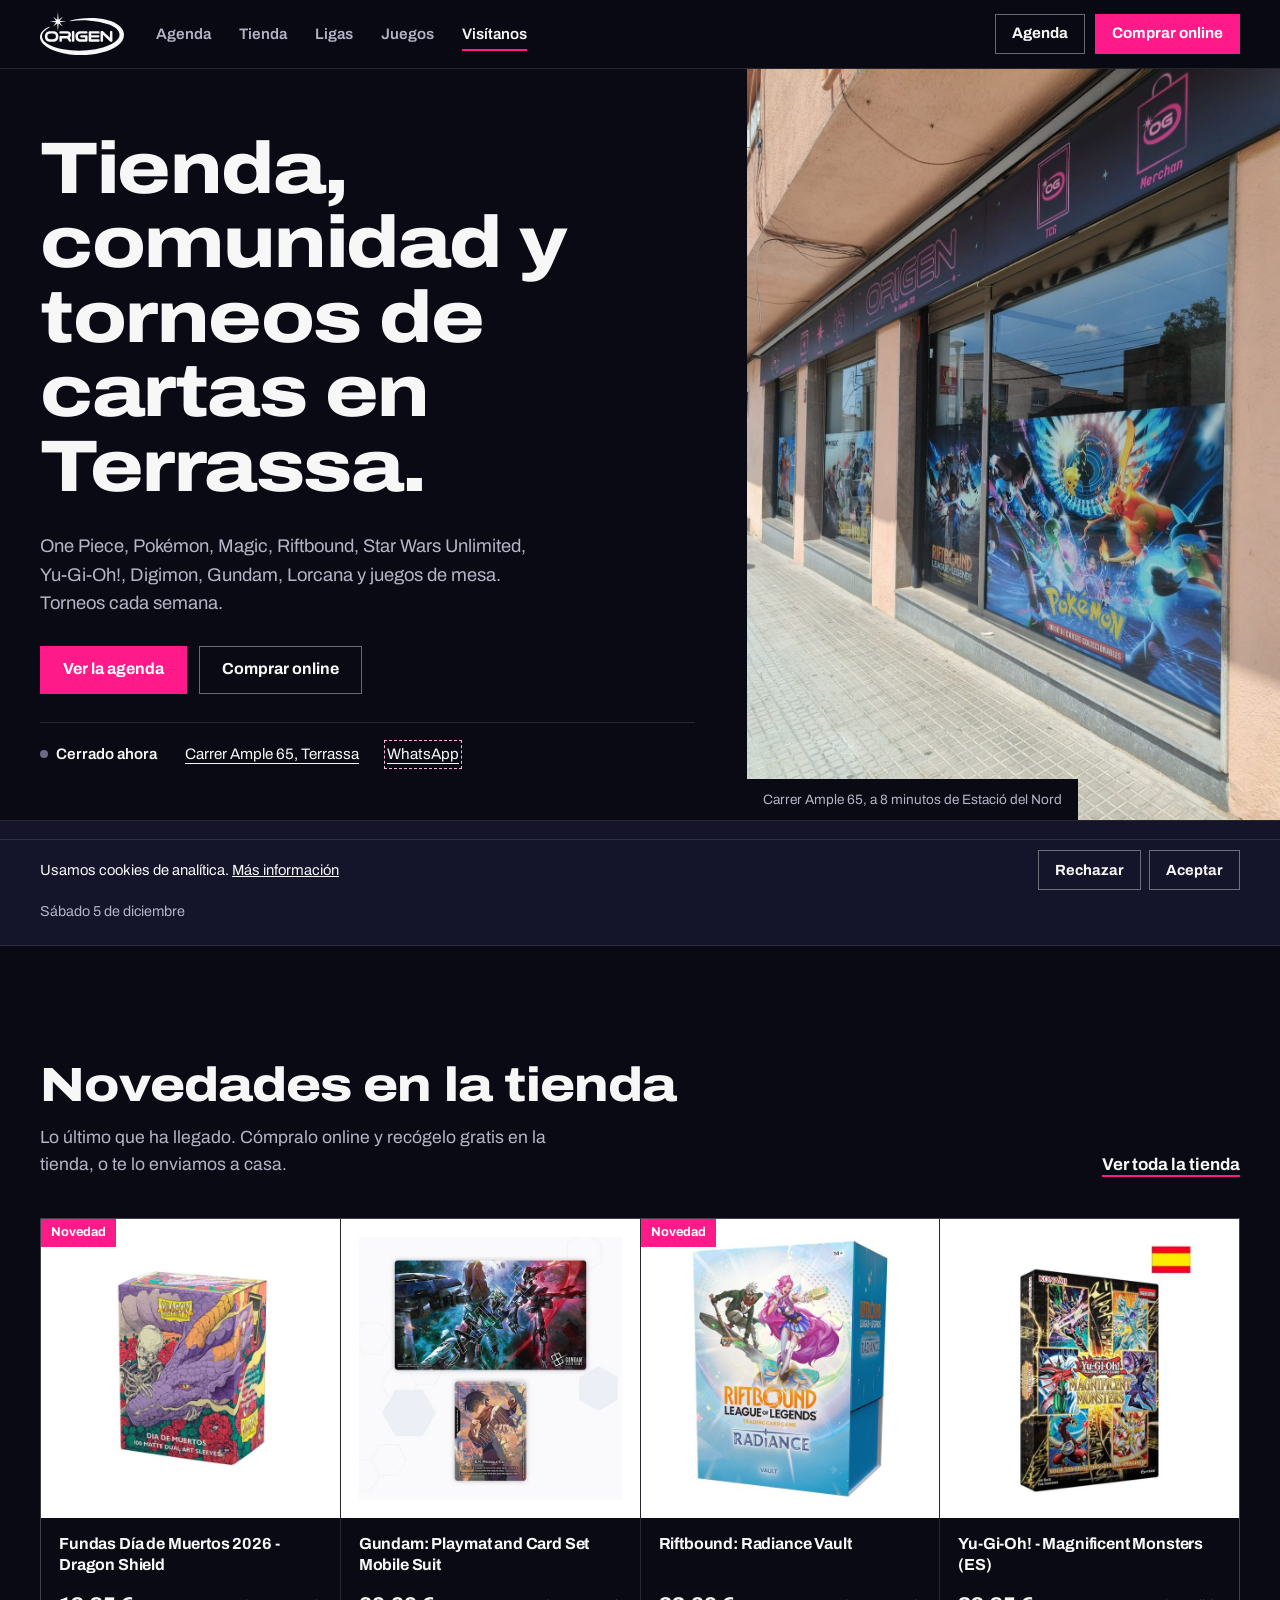
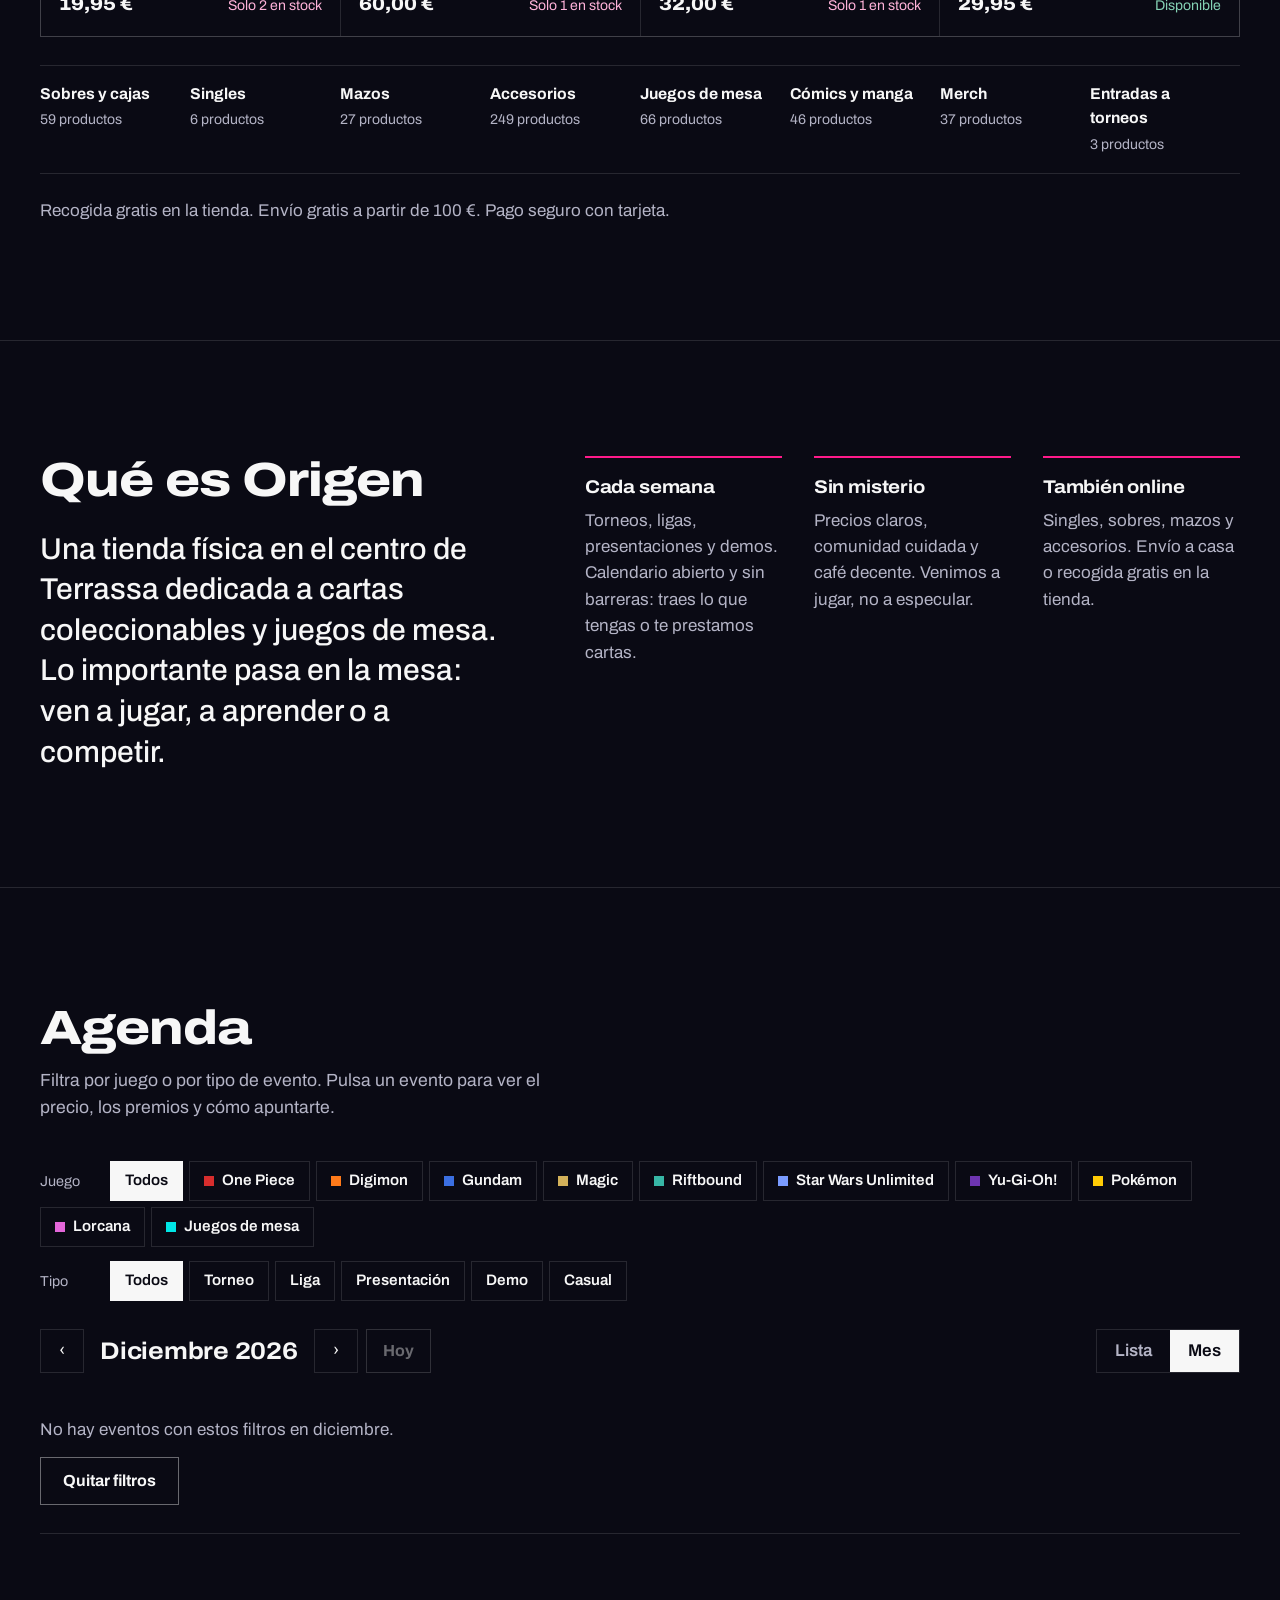
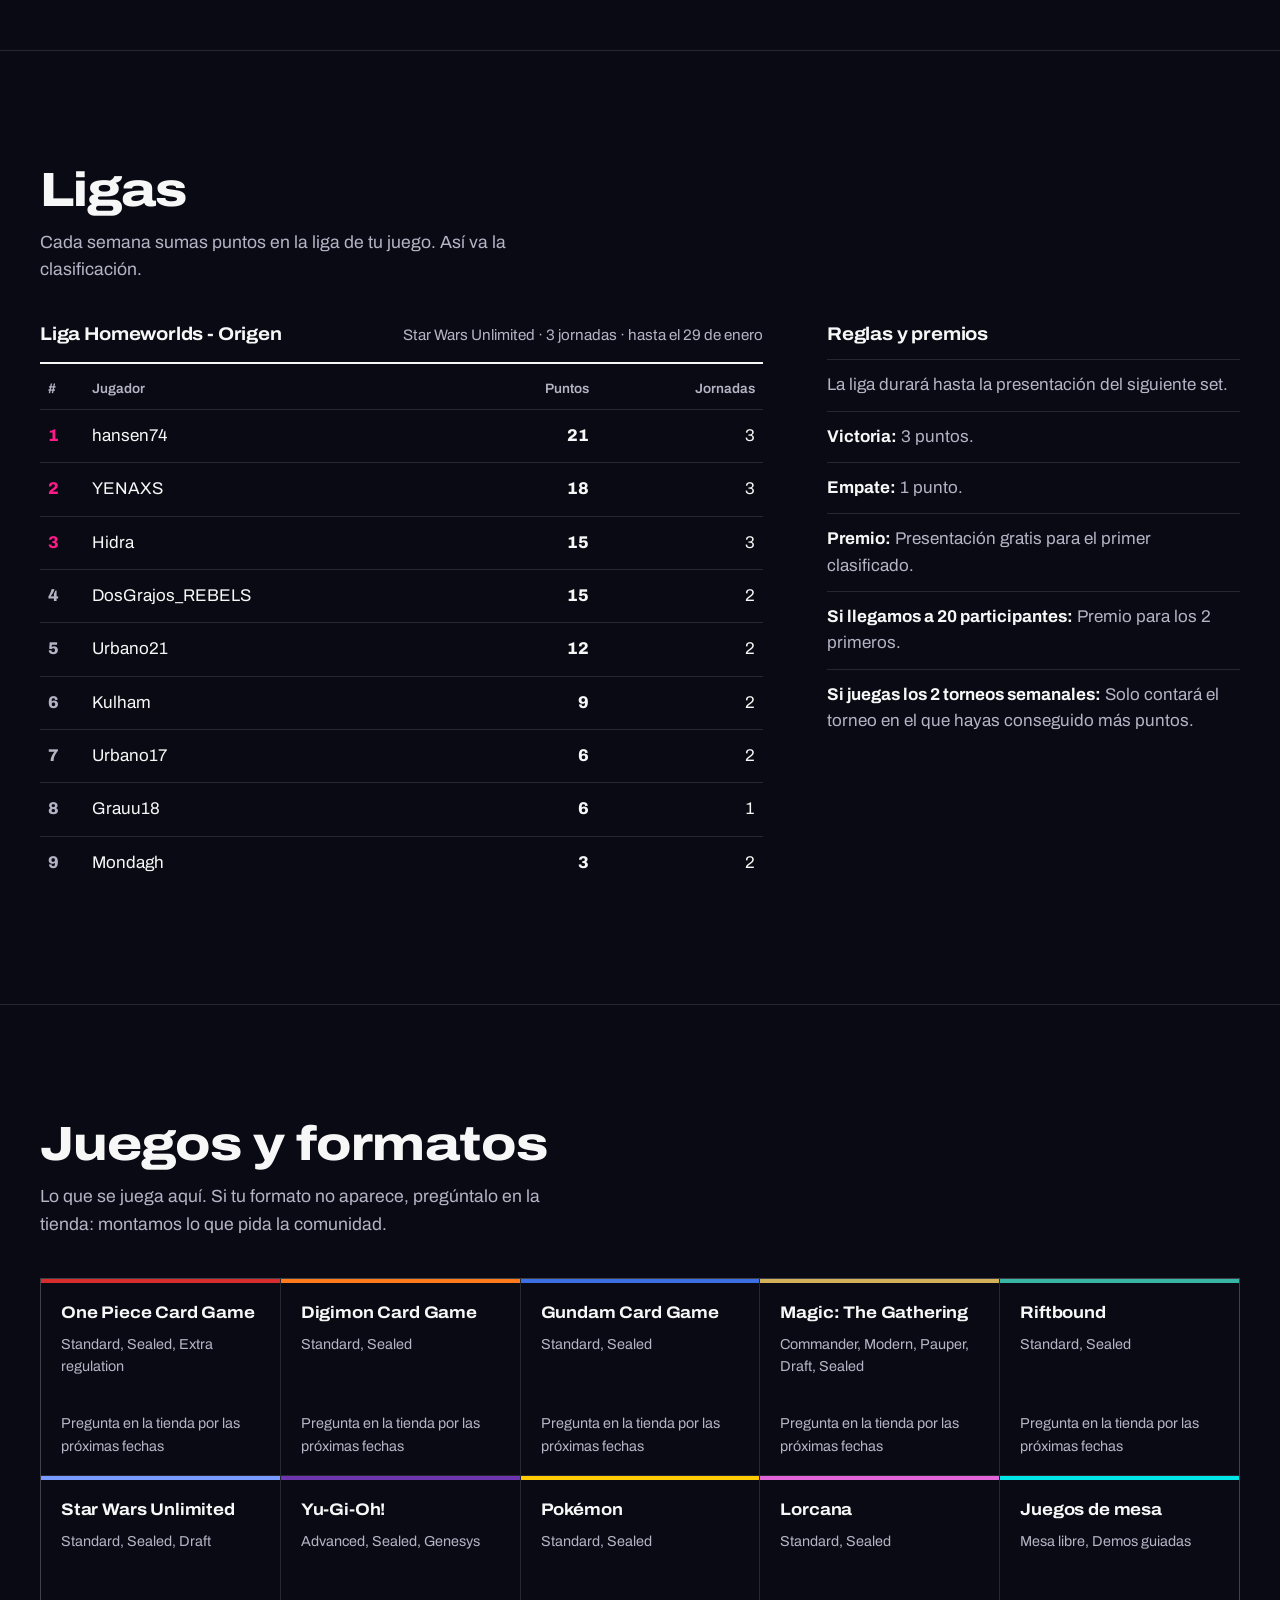
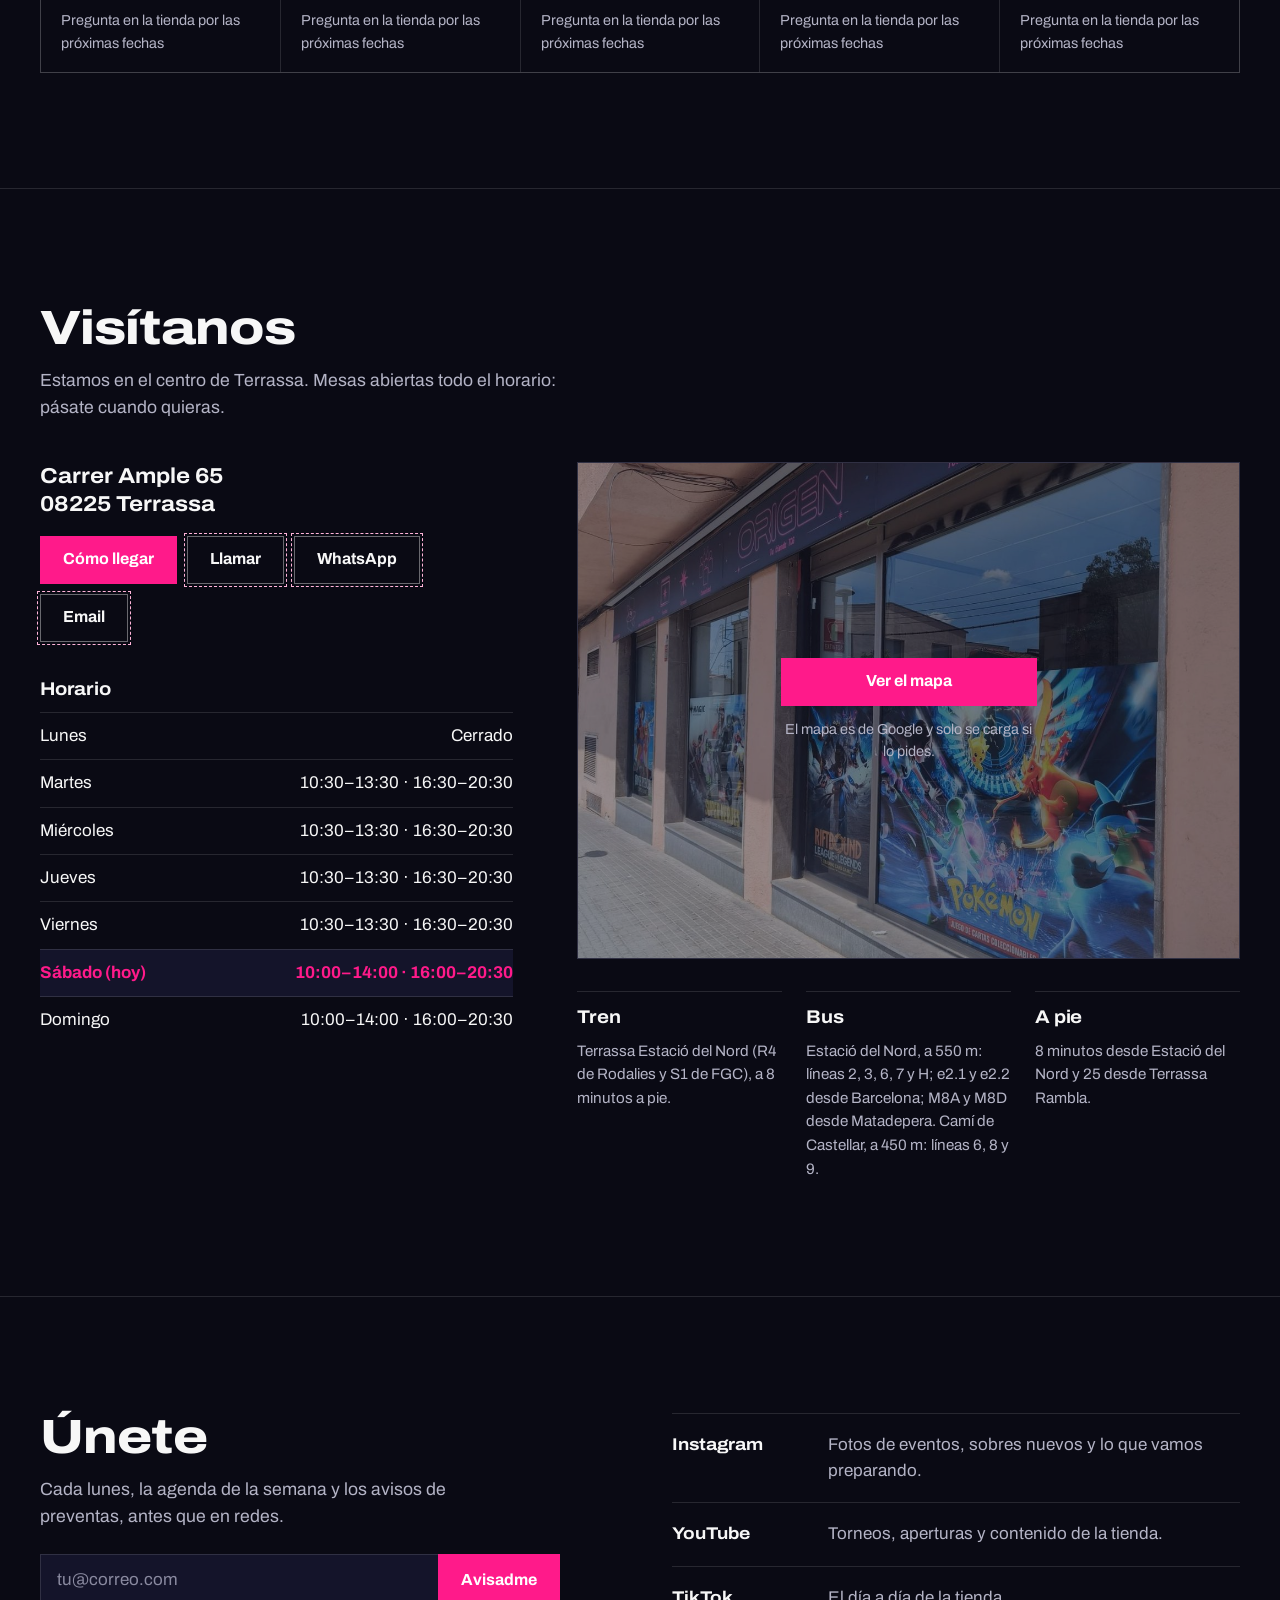
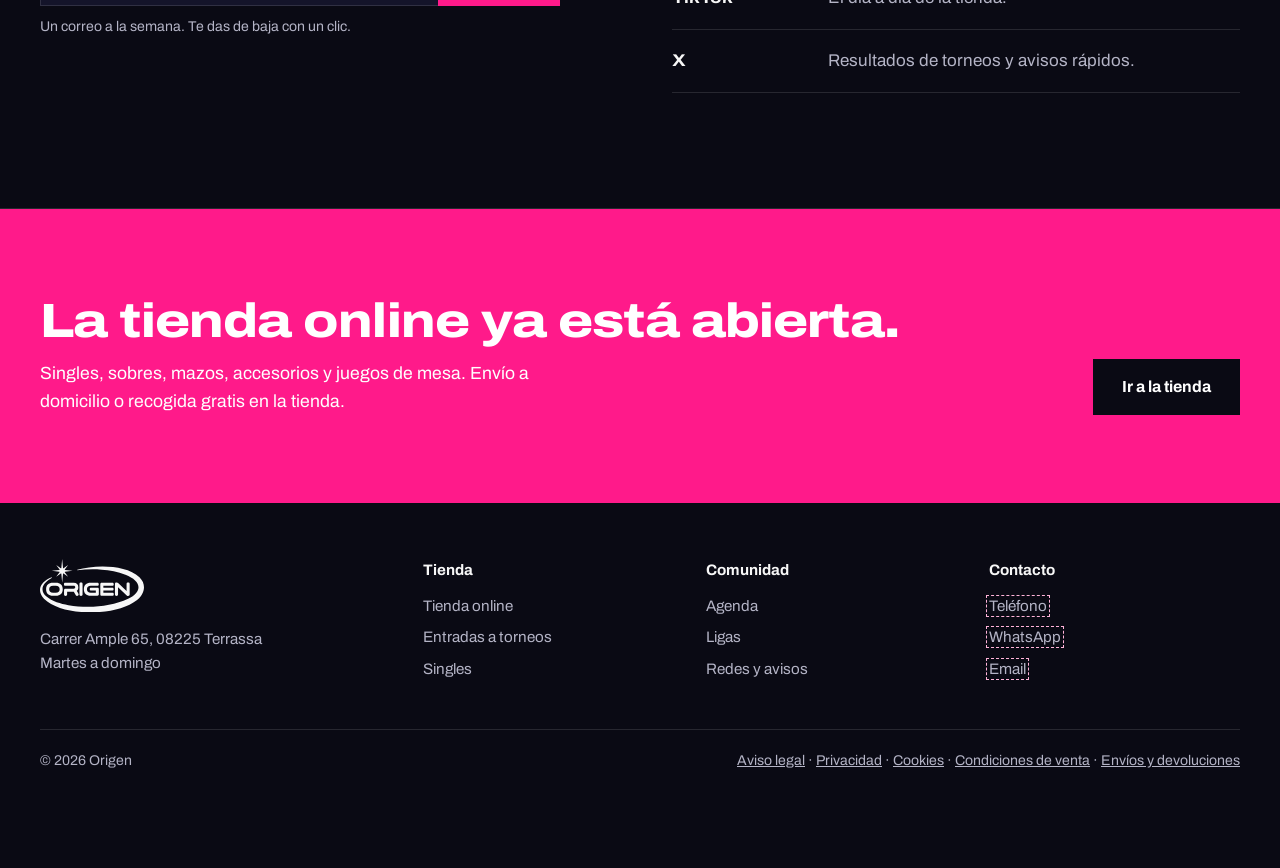
==== commit 5b0a4b8c: "Mejoras de navegación: menú con sección activa, enlace propio por evento, compartir, añadir al calen" ====
--- a/index.html
+++ b/index.html
@@ -58,6 +58,9 @@
 .menu { display: flex; gap: 28px; margin: 0; padding: 0; list-style: none; }
 .menu a { text-decoration: none; font-weight: 600; font-size: 0.95rem; color: var(--texto-2); transition: color 160ms ease; }
 .menu a:hover { color: var(--texto); }
+.menu a[aria-current="true"] { color: var(--texto); text-decoration: underline; text-decoration-color: var(--magenta); text-decoration-thickness: 2px; text-underline-offset: 10px; }
+.saltar { position: absolute; left: var(--margen); top: -60px; z-index: 60; background: var(--magenta); color: #fff; padding: 12px 18px; font-weight: 700; text-decoration: none; }
+.saltar:focus { top: 10px; }
 .cabecera-acciones { margin-left: auto; display: flex; gap: 10px; align-items: center; }
 .cabecera .boton { min-height: 40px; padding: 0 16px; font-size: 0.95rem; }
 .abrir-menu { display: none; }
@@ -210,6 +213,11 @@
 .apuntarse { background: var(--fondo-2); padding: 18px 20px; margin-bottom: 20px; border-left: 3px solid var(--menta); }
 .apuntarse strong { display: block; margin-bottom: 4px; }
 .panel .boton { width: 100%; margin-bottom: 10px; }
+.panel-extra { display: grid; grid-template-columns: auto 1fr; gap: 10px; }
+.panel-extra .boton { margin-bottom: 0; }
+.panel-aviso { min-height: 1.5em; margin-top: 10px; font-size: 0.9rem; color: var(--menta); }
+.hoy-boton { min-height: 44px; padding: 0 16px; }
+.hoy-boton[disabled] { opacity: 0.4; cursor: default; }
 
 /* Ligas */
 .liga { display: grid; grid-template-columns: minmax(0, 7fr) minmax(0, 4fr); gap: clamp(32px, 5vw, 72px); align-items: start; }
@@ -230,8 +238,13 @@
 
 /* Juegos y formatos: rejilla compacta */
 .juegos { display: grid; grid-template-columns: repeat(5, minmax(0, 1fr)); gap: 1px; background: var(--linea); border: 1px solid var(--linea); }
-.juego { background: var(--fondo); padding: 20px 20px 18px; display: flex; flex-direction: column; gap: 10px; min-height: 196px; border-top: 4px solid var(--juego); }
+.juego { position: relative; background: var(--fondo); padding: 20px 20px 18px; transition: background-color 160ms ease; display: flex; flex-direction: column; gap: 10px; min-height: 196px; border-top: 4px solid var(--juego); }
 .juego h3 { font-size: 1.05rem; }
+.juego h3 a { text-decoration: none; }
+.juego h3 a::after { content: ""; position: absolute; inset: 0; }
+.juego:has(a):hover { background: var(--fondo-2); }
+.juego:has(a):hover h3 { color: var(--juego); }
+.juego .proximo strong { text-decoration: underline; text-decoration-color: var(--juego); text-decoration-thickness: 2px; text-underline-offset: 4px; }
 .juego .formatos { font-size: 0.9rem; color: var(--texto-2); }
 .juego .proximo { margin-top: auto; font-size: 0.9rem; }
 .juego .proximo a { font-weight: 700; text-underline-offset: 4px; text-decoration-color: var(--juego); text-decoration-thickness: 2px; }
@@ -308,6 +321,7 @@
 </head>
 <body>
 
+<a class="saltar" href="#inicio">Saltar al contenido</a>
 <header class="cabecera">
   <div class="ancho">
     <a class="logo" href="#inicio" aria-label="Origen, inicio"><svg role="img" aria-hidden="true" id="Capa_2" data-name="Capa 2" xmlns="http://www.w3.org/2000/svg" viewBox="0 0 175.22 89.91">
@@ -431,6 +445,7 @@
         <button class="flecha" id="mes-ant" aria-label="Mes anterior">‹</button>
         <h3 id="mes-nombre" aria-live="polite">Noviembre 2026</h3>
         <button class="flecha" id="mes-sig" aria-label="Mes siguiente">›</button>
+        <button class="boton boton-borde hoy-boton" id="ir-hoy">Hoy</button>
         <div class="vista" role="group" aria-label="Vista">
           <button id="ver-lista" aria-pressed="false">Lista</button>
           <button id="ver-mes" aria-pressed="true">Mes</button>
@@ -649,20 +664,24 @@
 
 // Agenda
 const movil = matchMedia("(max-width: 760px)").matches;
-const est = { juego: "todos", tipo: "todos", vista: movil ? "lista" : "mes", anio: ahora.getFullYear(), mes: ahora.getMonth() };
+let guardado = "todos"; try { guardado = localStorage.getItem("origen-juego") || "todos"; } catch (e) {}
+const est = { juego: JUEGO[guardado] ? guardado : "todos", tipo: "todos", vista: movil ? "lista" : "mes", anio: ahora.getFullYear(), mes: ahora.getMonth() };
 function opciones(caja, lista, clave) {
   caja.innerHTML = lista.map(([v, t, c]) => `<button class="opcion" aria-pressed="${est[clave] === v}" data-v="${v}" ${c ? `style="--juego:${c}"` : ""}>${c ? '<span class="marca"></span>' : ""}${esc(t)}</button>`).join("");
-  caja.onclick = ev => { const b = ev.target.closest(".opcion"); if (!b) return; est[clave] = b.dataset.v; pintarFiltros(); pintarAgenda(); };
+  caja.onclick = ev => { const b = ev.target.closest(".opcion"); if (!b) return; est[clave] = b.dataset.v; recordar(); pintarFiltros(); pintarAgenda(); };
 }
 function pintarFiltros() {
   opciones($("#filtro-juego"), [["todos", "Todos"], ...JUEGOS.map(j => [j.id, j.name.replace(" Card Game", "").replace(": The Gathering", "").replace("Yu-Gi-Oh", "Yu-Gi-Oh!"), j.color])], "juego");
   opciones($("#filtro-tipo"), [["todos", "Todos"], ...Object.entries(TIPOS)], "tipo");
 }
+// El juego elegido se recuerda para la próxima visita
+const recordar = () => { try { localStorage.setItem("origen-juego", est.juego); } catch (e) {} };
 const filtrados = () => EVENTOS.filter(e => (est.juego === "todos" || e.game === est.juego) && (est.tipo === "todos" || e.type === est.tipo));
 function pintarAgenda() {
   $("#mes-nombre").textContent = `${may(MESES[est.mes])} ${est.anio}`;
   $("#ver-mes").setAttribute("aria-pressed", est.vista === "mes");
   $("#ver-lista").setAttribute("aria-pressed", est.vista === "lista");
+  $("#ir-hoy").disabled = est.anio === ahora.getFullYear() && est.mes === ahora.getMonth();
   const pre = `${est.anio}-${String(est.mes + 1).padStart(2, "0")}`;
   const desdeHoy = est.vista === "lista" && HOY.startsWith(pre);
   const evs = ordenar(filtrados().filter(e => e.date.startsWith(pre) && (!desdeHoy || e.date >= HOY)));
@@ -701,6 +720,7 @@
 $("#mes-sig").onclick = () => { if (++est.mes > 11) { est.mes = 0; est.anio++; } pintarAgenda(); };
 $("#ver-mes").onclick = () => { est.vista = "mes"; pintarAgenda(); };
 $("#ver-lista").onclick = () => { est.vista = "lista"; pintarAgenda(); };
+$("#ir-hoy").onclick = () => { est.anio = ahora.getFullYear(); est.mes = ahora.getMonth(); pintarAgenda(); };
 
 // Detalle: precio, premios y, sobre todo, cómo apuntarse
 let origenFoco = null;
@@ -717,11 +737,50 @@
     ${e.meta ? `<dt>Premios</dt><dd>${esc(limpio(e.meta))}</dd>` : ""}
     <dt>Dónde</dt><dd>Carrer Ample 65, Terrassa</dd></dl>
     ${apuntarse}
-    <a class="boton boton-borde" href="https://www.google.com/maps/dir/?api=1&destination=Carrer%20Ample%2065%2C%2008225%20Terrassa" target="_blank" rel="noopener">Cómo llegar</a>`;
+    <a class="boton boton-borde" href="https://www.google.com/maps/dir/?api=1&destination=Carrer%20Ample%2065%2C%2008225%20Terrassa" target="_blank" rel="noopener">Cómo llegar</a>
+    <div class="panel-extra"><button class="boton boton-borde" id="compartir">Compartir</button><button class="boton boton-borde" id="al-calendario">Añadir al calendario</button></div>
+    <p class="panel-aviso" id="panel-aviso" aria-live="polite"></p>`;
   $("#panel").classList.add("abierto"); $("#velo").classList.add("abierto");
   $("#panel-cerrar").onclick = cerrarPanel; $("#panel-cerrar").focus();
-}
-function cerrarPanel() { $("#panel").classList.remove("abierto"); $("#velo").classList.remove("abierto"); origenFoco?.focus(); }
+  $("#compartir").onclick = () => compartir(e);
+  $("#al-calendario").onclick = () => descargarIcs(e);
+  // Cada evento tiene su enlace: se puede mandar por WhatsApp y abre esta ficha
+  history.replaceState(null, "", "#evento-" + e.id);
+}
+function cerrarPanel() {
+  if (!$("#panel").classList.contains("abierto")) return;
+  $("#panel").classList.remove("abierto"); $("#velo").classList.remove("abierto"); origenFoco?.focus();
+  if (location.hash.startsWith("#evento-")) history.replaceState(null, "", location.pathname + location.search);
+}
+async function compartir(e) {
+  const url = location.href.split("#")[0] + "#evento-" + e.id, d = fecha(e.date);
+  const texto = `${limpio(e.title)}, ${DIAS[dsem(d)]} ${d.getDate()} de ${MESES[d.getMonth()]} a las ${e.time} en Origen`;
+  if (navigator.share) { try { await navigator.share({ title: limpio(e.title), text: texto, url }); } catch (x) {} return; }
+  try { await navigator.clipboard.writeText(`${texto}: ${url}`); $("#panel-aviso").textContent = "Enlace copiado. Pégalo donde quieras."; }
+  catch (x) { $("#panel-aviso").textContent = url; }
+}
+// Archivo .ics para el calendario del móvil, Google o Outlook (3 horas por defecto)
+function descargarIcs(e) {
+  const [h, m] = e.time.split(":").map(Number), base = e.date.replace(/-/g, "");
+  const fin = `${String(Math.min(h + 3, 23)).padStart(2, "0")}${String(m).padStart(2, "0")}00`;
+  const lim = s => String(s).replace(/[,;\\]/g, c => "\\" + c);
+  const ics = ["BEGIN:VCALENDAR", "VERSION:2.0", "PRODID:-//Origen//Agenda//ES", "BEGIN:VEVENT", `UID:${e.id}@origenjuegos.com`,
+    `DTSTAMP:${new Date().toISOString().replace(/[-:]/g, "").slice(0, 15)}Z`, `DTSTART;TZID=Europe/Madrid:${base}T${e.time.replace(":", "")}00`,
+    `DTEND;TZID=Europe/Madrid:${base}T${fin}`, `SUMMARY:${lim(limpio(e.title))} (Origen)`, `LOCATION:${lim("Origen, Carrer Ample 65, 08225 Terrassa")}`,
+    `DESCRIPTION:${lim(`Inscripción: ${precio(e)}.` + (e.meta ? ` Premios: ${limpio(e.meta)}.` : ""))}`, "END:VEVENT", "END:VCALENDAR"].join("\r\n");
+  const a = document.createElement("a");
+  a.href = URL.createObjectURL(new Blob([ics], { type: "text/calendar" }));
+  a.download = `origen-${e.date}-${limpio(e.title).toLowerCase().normalize("NFD").replace(/[^a-z0-9]+/g, "-").replace(/^-|-$/g, "")}.ics`;
+  a.click(); setTimeout(() => URL.revokeObjectURL(a.href), 1000);
+  $("#panel-aviso").textContent = "Evento descargado: ábrelo para añadirlo a tu calendario.";
+}
+// Mientras el panel está abierto, el tabulador no se escapa de él
+$("#panel").addEventListener("keydown", ev => {
+  if (ev.key !== "Tab") return;
+  const f = [...$("#panel").querySelectorAll("a, button")]; if (!f.length) return;
+  if (ev.shiftKey && document.activeElement === f[0]) { ev.preventDefault(); f[f.length - 1].focus(); }
+  else if (!ev.shiftKey && document.activeElement === f[f.length - 1]) { ev.preventDefault(); f[0].focus(); }
+});
 $("#velo").onclick = cerrarPanel;
 addEventListener("keydown", ev => { if (ev.key === "Escape") cerrarPanel(); });
 document.addEventListener("click", ev => {
@@ -750,10 +809,11 @@
 function pintarJuegos() {
   $("#juegos-lista").innerHTML = JUEGOS.map(j => {
     const p = ordenar(EVENTOS.filter(e => e.game === j.id && e.date >= HOY))[0];
-    const prox = p ? (() => { const d = fecha(p.date); return `<span>Próximo:</span> <a href="#agenda" data-juego="${j.id}">${may(DIAS[dsem(d)]).slice(0, 3)} ${d.getDate()}, ${p.time}</a>`; })() : `<span>Pregunta en la tienda por las próximas fechas</span>`;
-    return `<article class="juego" style="--juego:${j.color}"><h3>${esc(limpio(j.name.replace("Yu-Gi-Oh", "Yu-Gi-Oh!")))}</h3><p class="formatos">${j.formats.join(", ")}</p><p class="proximo">${prox}</p></article>`;
+    const prox = p ? (() => { const d = fecha(p.date); return `<span>Próximo:</span> <strong>${may(DIAS[dsem(d)]).slice(0, 3)} ${d.getDate()}, ${p.time}</strong>`; })() : `<span>Pregunta en la tienda por las próximas fechas</span>`;
+    const nombre = esc(limpio(j.name.replace("Yu-Gi-Oh", "Yu-Gi-Oh!")));
+    return `<article class="juego" style="--juego:${j.color}"><h3>${p ? `<a href="#agenda" data-juego="${j.id}" aria-label="${nombre}: ver sus eventos en la agenda">${nombre}</a>` : nombre}</h3><p class="formatos">${j.formats.join(", ")}</p><p class="proximo">${prox}</p></article>`;
   }).join("");
-  $("#juegos-lista").addEventListener("click", ev => { const a = ev.target.closest("[data-juego]"); if (!a) return; est.juego = a.dataset.juego; est.vista = "lista"; pintarFiltros(); pintarAgenda(); });
+  $("#juegos-lista").addEventListener("click", ev => { const a = ev.target.closest("[data-juego]"); if (!a) return; est.juego = a.dataset.juego; est.vista = "lista"; recordar(); pintarFiltros(); pintarAgenda(); });
 }
 
 // Horario y estado
@@ -783,6 +843,18 @@
 $("#cookies").onclick = ev => { const b = ev.target.closest("[data-cookies]"); if (!b) return; try { localStorage.setItem("cookies", b.dataset.cookies); } catch (e) {} $("#cookies").hidden = true; };
 
 pintarHoy(); pintarProductos(); pintarFiltros(); pintarAgenda(); pintarLigas(); pintarJuegos(); pintarHorario();
+
+// El menú marca la sección en la que estás
+const enlacesMenu = [...document.querySelectorAll(".menu a")];
+const espia = new IntersectionObserver(es => es.forEach(x => {
+  if (!x.isIntersecting) return;
+  enlacesMenu.forEach(a => a.setAttribute("aria-current", a.getAttribute("href") === "#" + x.target.id));
+}), { rootMargin: "-45% 0px -50% 0px" });
+enlacesMenu.forEach(a => { const s = document.querySelector(a.getAttribute("href")); if (s) espia.observe(s); });
+
+// Si llegan con el enlace de un evento, se abre su ficha
+const deEnlace = location.hash.startsWith("#evento-") && EVENTOS.find(e => e.id === location.hash.slice(8));
+if (deEnlace) { const d = fecha(deEnlace.date); if (est.juego !== deEnlace.game) { est.juego = "todos"; pintarFiltros(); } est.anio = d.getFullYear(); est.mes = d.getMonth(); pintarAgenda(); $("#agenda").scrollIntoView(); abrirPanel(deEnlace); }
 </script>
 </body>
 </html>
